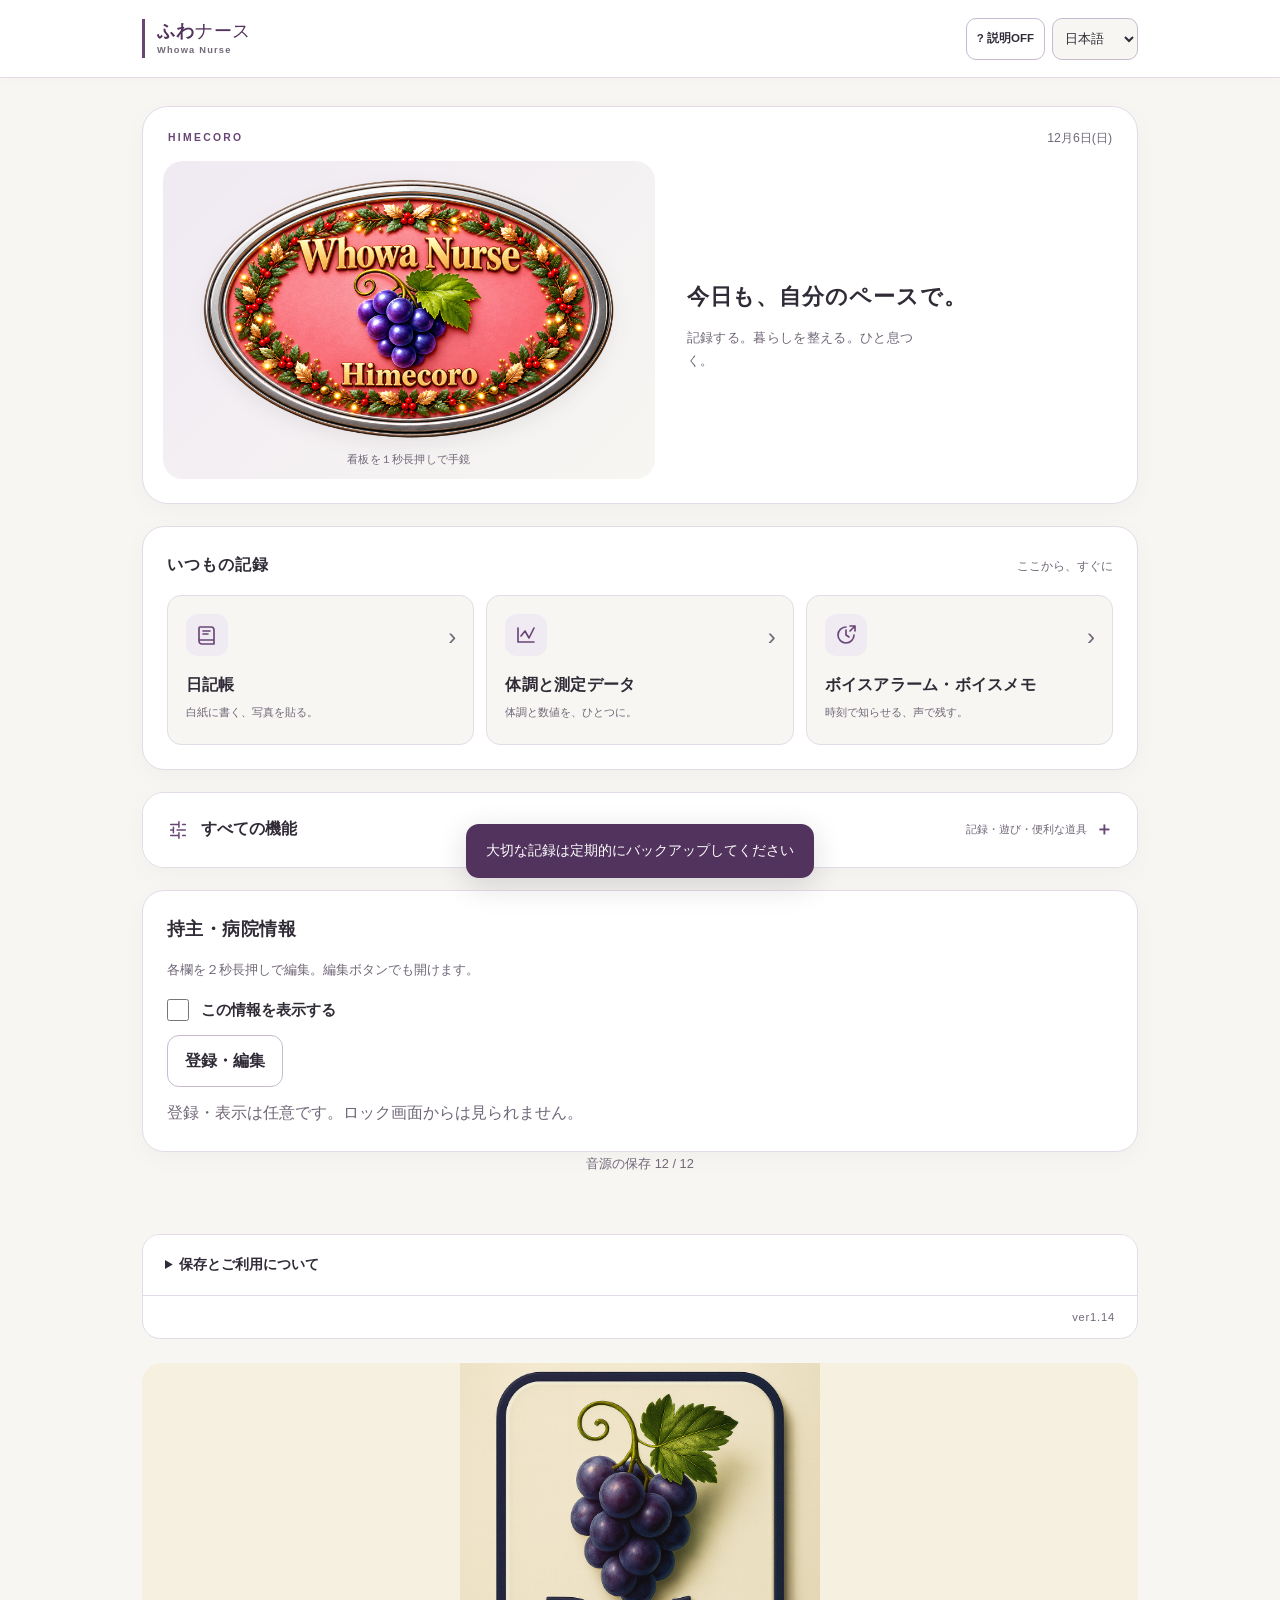
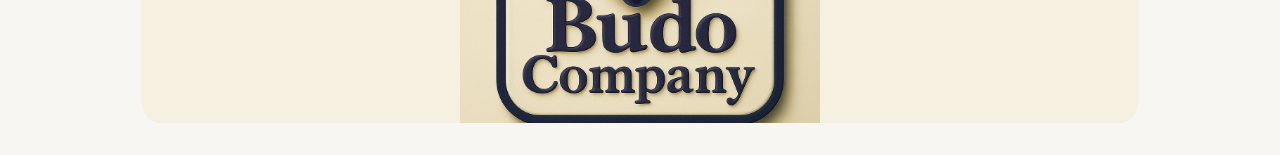
==== index.html @ b1bd047e "Add files via upload" ====
<!doctype html><html lang="ja"><head><meta charset="utf-8"><meta name="viewport" content="width=device-width,initial-scale=1,viewport-fit=cover"><meta name="description" content="健康記録、写真日記、自然音やゲームをひとつに。自分のペースで使う、ふわナース。"><meta name="robots" content="noindex,nofollow"><meta name="theme-color" content="#684576"><title>ふわナース</title><link rel="stylesheet" href="app-v1.14.css"></head><body><header><button id="homeBtn" data-help="home">⌂ <span data-key="home"></span></button><strong>ふわナース</strong><div class="row nostack" style="flex:0 0 auto"><button id="helpBtn" data-help="help">?</button><select id="lang" aria-label="Language"><option value="ja">日本語</option><option value="en">English</option><option value="fr">Français</option></select></div></header><div id="helpBanner" hidden></div><main id="app"></main><footer class="site-notice" aria-label="ご利用にあたって"><p>このウェブサイトは、女性向けの健康管理サイトです。どなたでも無料でご利用いただけます。</p><p>記録や写真は、ご利用の端末のブラウザ内に保存されます。機種変更の際は、事前にバックアップを保存し、新しい端末で復元してください。自動では引き継がれません。</p><p>ブラウザのデータ削除や端末の故障などで記録が消える場合がありますので、定期的なバックアップをお願いします。新しい端末で記録を確認できるまで、古い端末のデータは消さないでください。</p><p>本サイトは日々の記録を補助するもので、診断・治療を行うものではありません。動作やデータの保存を保証するものではありません。</p><p id="appVersion" style="text-align:right;margin-top:16px">読み込み中…</p></footer><div class="creator-credit" id="creatorCredit"><img src="budo-logo-v1.09.jpg" alt="Budo Company 葡萄のロゴ" width="160" height="160"></div><div class="progress" id="progress"></div><div id="toast" class="toast" role="status" hidden></div><dialog id="modal"></dialog><script>
'use strict';

</script><script src="last-call-catalog.js"></script><script src="reasoning-quiz-v1.12.js"></script><script src="word-games-v1.12.js"></script><script src="app-v1.14.js"></script></body></html>
---- app-v1.14.css ----
:root{--bg:#fff8f3;--panel:#ffffffd9;--ink:#4c302e;--muted:#826b65;--accent:#b84d66;--line:#e5cbb7;--shadow:0 5px 18px #76413b12;--scale:1}*{box-sizing:border-box}body{margin:0;background:radial-gradient(ellipse at top,#f4d9df,transparent 65%),var(--bg);color:var(--ink);font:calc(16px * var(--scale))/1.65 system-ui,-apple-system,sans-serif}body.dark{--bg:#211b21;--panel:#332b34;--ink:#fff0e7;--muted:#cab6b3;--line:#65505b;--accent:#ef9eb1}button,input,select,textarea{font:inherit;color:inherit}button,a,select{touch-action:manipulation}button{cursor:pointer;background:var(--panel);border:1px solid var(--line);border-radius:16px;padding:12px 16px;min-height:48px}button:hover{border-color:var(--accent)}button:disabled{opacity:.45;cursor:default}button.primary{background:var(--accent);color:white;border-color:var(--accent)}button.danger{color:#b52c3e}input,select,textarea{width:100%;background:var(--bg);border:1px solid var(--line);border-radius:12px;padding:11px;margin:5px 0 12px}textarea{min-height:140px;resize:vertical}label{display:block}small,.muted{color:var(--muted)}h1,h2,h3,p{margin:0 0 12px}h1{font:700 1.65em/1.4 Georgia,serif}h2{font-size:1.2em;margin-top:20px}h3{font-size:1.05em}main{max-width:860px;margin:auto;padding:16px 16px 80px}header{position:sticky;top:0;z-index:20;background:var(--bg);border-bottom:1px solid var(--line);padding:9px 15px;display:flex;gap:8px;align-items:center;justify-content:space-between}header button{padding:7px 12px;min-height:42px}header .nostack>*{flex:0 0 auto}header select{width:105px;margin:0;padding:7px;max-width:125px}.row{display:flex;align-items:center;gap:10px;flex-wrap:wrap}.row>*{flex:1}.grid{display:grid;grid-template-columns:repeat(2,minmax(0,1fr));gap:12px}.card{background:var(--panel);border:1px solid var(--line);border-radius:22px;box-shadow:var(--shadow);padding:19px;margin-bottom:15px}.tile{display:flex;gap:12px;align-items:center;text-align:left;min-height:108px;box-shadow:var(--shadow);width:100%;padding:17px}.tile .icon{font-size:30px;flex:0 0 40px}.tile strong{display:block;font-size:1.08em}.tile small{display:block;font-size:.78em;margin-top:4px}.hero{background:linear-gradient(110deg,#ffefdf,var(--panel));border-color:#cda56e}.brand{text-align:center;padding:8px 0 15px}.brand img{width:100%;max-height:245px;object-fit:contain;border-radius:25px;user-select:none;-webkit-touch-callout:none}.chip{display:inline-block;padding:5px 12px;border-radius:20px;background:#b84d6614;font-size:.85em}.choice{display:flex;flex-wrap:wrap;gap:7px;margin-bottom:13px}.choice button{padding:9px 13px}.choice .selected{background:var(--accent);color:white}.photo-grid{display:grid;grid-template-columns:repeat(3,1fr);gap:9px}.photo-grid img{width:100%;height:120px;object-fit:cover;border-radius:12px}.avatar{width:92px;height:92px;border-radius:50%;object-fit:cover;background:#e8dada}.entry{border-bottom:1px solid var(--line);padding:16px 0}.entry:last-child{border:0}.entry .body{white-space:pre-wrap;overflow-wrap:anywhere}.entry img{cursor:zoom-in}.dial{display:flex;align-items:center;gap:8px;margin-bottom:13px}.dial select{margin:0;max-width:190px}.dial button{padding:8px 17px;font-size:1.3em}.dial .check{width:auto;margin:0}.tabs{display:flex;overflow:auto;gap:7px;margin-bottom:14px}.tabs button{white-space:nowrap}.slider{position:relative;background:linear-gradient(100deg,var(--panel),#bddde733);border:1px solid var(--line);border-radius:40px;height:82px;margin-bottom:12px;overflow:hidden;touch-action:pan-y}.slider .track{position:absolute;left:20px;right:25px;top:35px;height:12px;background:#a8cbee;border-radius:15px}.slider .handle{position:absolute;left:5px;top:5px;height:70px;width:70%;border-radius:35px;background:var(--panel);border:2px solid #abcce3;padding:9px 20px;z-index:2;line-height:1.35;user-select:none;-webkit-touch-callout:none;overflow:hidden}.slider .handle strong,.slider .handle small{display:block;overflow:hidden;text-overflow:ellipsis;white-space:nowrap}.slider .end{position:absolute;right:14px;top:19px;font-size:28px}.overlay{position:fixed;inset:0;z-index:80;background:var(--bg);padding:20px;overflow:auto;display:flex;flex-direction:column;align-items:stretch}.overlay .inner{max-width:760px;width:100%;margin:auto}.overlay video{position:absolute;inset:0;width:100%;height:100%;object-fit:contain;transform:scaleX(-1);background:#000}.overlay.frame{background:#090909;color:white;padding:0;touch-action:pan-y}.overlay.frame img{width:100%;height:100%;object-fit:contain;min-height:0;flex:1}.frame .controls{position:absolute;top:14px;left:14px;right:14px;z-index:2;display:flex;gap:10px}.frame .controls button{background:#222b;color:white;border-color:#aaa5}.mirror-note{position:absolute;bottom:20px;left:0;width:100%;text-align:center;color:white;text-shadow:0 1px 5px black;pointer-events:none}.toast{position:fixed;bottom:22px;left:50%;transform:translateX(-50%);z-index:150;background:#49332e;color:white;padding:12px 20px;border-radius:15px;max-width:92%;box-shadow:var(--shadow)}#helpBanner{background:#f3e1a7;color:#3a3025;padding:8px;text-align:center}dialog{border:1px solid var(--line);border-radius:22px;background:var(--bg);color:var(--ink);width:min(94vw,650px);max-height:92vh;padding:24px}dialog::backdrop{background:#24141a80}svg.chart{width:100%;height:auto;min-height:180px;overflow:visible}.legend{display:flex;gap:15px;font-size:.85em}.progress{position:fixed;top:0;left:0;height:4px;background:var(--accent);z-index:200;width:0}.game-board{font-size:1.1em;text-align:center;padding:18px;background:var(--bg);border-radius:18px;white-space:pre-wrap;overflow-wrap:anywhere}.answers{display:grid;gap:10px;margin-top:15px}.answers button{text-align:left}.success{color:#2b8065;font-weight:bold}.error{color:#b52c3e}.board{display:grid;gap:6px;max-width:360px;margin:15px auto}.board button{padding:6px;aspect-ratio:1;min-height:48px;font-size:1.2em}.calendar{display:grid;grid-template-columns:repeat(7,1fr);gap:5px}.calendar button{padding:4px;min-height:58px;border-radius:8px;font-size:.85em}.calendar img{width:100%;height:38px;object-fit:cover}.checkrow{display:flex;gap:10px;align-items:center}.checkrow input{width:auto;margin:0}.badge{font-size:.8em;border-radius:8px;padding:2px 7px;background:#ac627321}.notice{padding:12px;border-left:4px solid var(--accent);background:#b84d660b}.owner-field{padding:12px;border-bottom:1px solid var(--line);overflow-wrap:anywhere}.owner-field:last-child{border:0}a{color:var(--accent)}footer{text-align:center;margin-top:25px;font-size:.8em;color:var(--muted)}.help-page{font-size:1.12em}.help-page p{margin-bottom:20px}.help-page h1{margin:20px 0}.sr{position:absolute;clip:rect(0,0,0,0)}@media(max-width:520px){main{padding:12px 12px 70px}.tile{padding:12px;min-height:104px;gap:7px}.tile .icon{font-size:25px;flex-basis:28px}.tile strong{font-size:.94em}.grid{gap:9px}.card{padding:15px}.brand img{max-height:210px}h1{font-size:1.4em}.row.nostack>*{min-width:0}header{padding:7px}.slider .handle{width:72%}.photo-grid img{height:95px}}body.large{--scale:1.18}
.help-on{background:#326e60!important;color:white!important;border-color:#326e60!important}#helpBtn{font-size:.76em;white-space:nowrap}.modal-tools{position:sticky;top:-24px;background:var(--bg);z-index:8;display:flex;gap:8px;justify-content:space-between;padding:8px 0}.modal-tools button{font-size:.85em;padding:8px 12px}.modal-tools .help-on{box-shadow:0 0 0 2px #326e6030}#modalHelpNotice{position:relative}.dial-roll{flex:1;text-align:center;font-size:1.8em;font-weight:700;line-height:1.8;background:linear-gradient(var(--bg),var(--panel),var(--bg));border:1px solid var(--line);border-radius:12px;cursor:ns-resize;touch-action:none;user-select:none;min-width:90px}.dial-roll:focus{outline:3px solid var(--accent)}.dial-list{font-size:.82em;margin:0 0 16px}.dial-list summary{cursor:pointer}.dial-list select{max-width:260px}.month-scroll{overflow:auto;max-height:72vh;margin-top:14px;isolation:isolate;border:1px solid var(--line);border-radius:12px}.month-table{border-collapse:separate;border-spacing:0;font-size:.8em;width:max-content;min-width:100%}.month-table th,.month-table td{border-right:1px solid var(--line);border-bottom:1px solid var(--line);text-align:center;min-width:38px;height:39px}.month-table th:first-child{position:sticky;left:0;background:var(--bg);z-index:2;width:150px;min-width:150px;max-width:150px;text-align:left;padding:8px;font-size:.88em}.month-table thead th{position:sticky;top:0;background:var(--bg);z-index:3}.month-table thead th:first-child{z-index:4}.month-table td button{border:0;background:transparent;border-radius:0;width:100%;height:100%;padding:3px;min-height:38px;font-size:1em;white-space:nowrap}.month-table .good{background:#3a9d7d12;color:#267b65}.month-table .mild{background:#dfa8371b;color:#896215}.month-table .strong{background:#c258751f;color:#a13b59}.month-table .aux{background:#758fb414}.month-table .numeric{color:var(--ink)}.fit-month{overflow:auto}.fit-month .month-table{table-layout:fixed;width:100%;font-size:clamp(6px,.9vw,11px)}.fit-month .month-table th,.fit-month .month-table td{min-width:0}.fit-month .month-table th:first-child{width:65px;min-width:65px;font-size:8px}.fit-month .month-table td button{font-size:inherit;padding:0;overflow:hidden;text-overflow:clip}.fit-month .month-table td.numeric button{font-size:.8em}.official-link{display:block;border:1px solid var(--line);border-radius:14px;padding:13px;text-decoration:none;background:var(--panel)}.official-link:focus{outline:2px solid var(--accent)}header strong{white-space:nowrap;font-size:.9em}header .nostack{gap:5px}header select{width:86px!important}@media(max-width:380px){#helpBtn{font-size:.65em;padding:6px}header strong{font-size:.8em}header select{width:72px!important}header button{padding:6px 9px}}

/* Keep the existing palette and silhouettes; emphasize actionable outlines. */
button:not(:disabled),a.official-link,summary{border:2px solid #b99a8c}button:disabled{border:1px solid var(--line);opacity:.48;cursor:default}.month-table td button:not(:disabled){border:2px solid #b99a8c70;border-radius:5px}.tile:not(:disabled){border-width:2px}.dial-roll{border-width:2px}
#homeBtn,[data-action="goTop"]{background:#fff0a6!important;color:#58441a!important;border:2px solid #c4a652!important;box-shadow:0 2px 5px #92762a22;font-weight:750}#homeBtn:focus-visible,[data-action="goTop"]:focus-visible{outline:3px solid #806312;outline-offset:3px}
header{flex-wrap:wrap;gap:6px}header strong{flex:1;text-align:center}#backBtn{font-size:.83em;padding:7px 10px}header>.row{margin-left:auto}header #homeBtn{padding:7px 12px}.help-nav{position:sticky;top:0;display:flex;justify-content:space-between;gap:8px;background:var(--bg);padding:8px 0}.mirror-nav{position:absolute;top:15px;left:15px;right:15px;display:flex;justify-content:space-between;z-index:10}.modal-tools{flex-wrap:wrap}.transfer-simple{font-size:1.12em;line-height:2}details{margin:14px 0}summary{cursor:pointer;padding:10px 12px;border-radius:12px;background:var(--panel)}
.week-scroll{overflow:auto;max-height:70vh;border:1px solid var(--line);border-radius:12px}.week-table{border-collapse:separate;border-spacing:0;min-width:100%;width:max-content;font-size:.85em}.week-table th,.week-table td{padding:5px;border-bottom:1px solid var(--line);border-right:1px solid var(--line);text-align:center;min-width:60px}.week-table th:first-child{position:sticky;left:0;z-index:2;background:var(--bg);text-align:left;min-width:132px;max-width:170px;overflow-wrap:anywhere}.week-table thead th{position:sticky;top:0;z-index:3;background:var(--bg)}.week-table thead th:first-child{z-index:4}.week-table td button{width:100%;padding:5px;min-height:46px;font-size:1.3em}.dose-taken{background:#dbeee2}.dose-unsure{background:#fff0cb}.dose-skipped{background:#eee7e5}.week-table .dose-taken button,.week-table .dose-unsure button,.week-table .dose-skipped button{color:#423b32}
.season-canvas{height:clamp(230px,38vh,410px);position:relative;overflow:hidden;border-radius:22px;background:linear-gradient(130deg,var(--season0,#eef1ee),var(--season1,#dce2e5),var(--season2,#f7f5f0));isolation:isolate}.season-shape{position:absolute;width:110%;height:110%;border-radius:44% 56% 60% 40%;filter:blur(24px);opacity:.4;will-change:transform;animation:season-drift 38s ease-in-out infinite alternate;animation-play-state:paused;background:radial-gradient(ellipse,var(--season1,#dce2e5),transparent 66%)}.season-shape.one{left:-45%;top:-35%}.season-shape.two{left:35%;top:10%;animation-delay:-19s;animation-duration:47s;background:radial-gradient(ellipse,var(--season0,#eef1ee),transparent 70%)}.season-shape.three{left:-15%;top:45%;animation-delay:-9s;animation-duration:53s;background:radial-gradient(ellipse,var(--season2,#f7f5f0),transparent 70%)}.moving .season-shape{animation-play-state:running}.season-now{min-height:3em;text-align:center}.sound-grid{display:grid;grid-template-columns:repeat(3,minmax(0,1fr));gap:9px}.sound-choice{padding:10px 6px;font-size:.9em}.sound-choice strong,.sound-choice small{display:block}.sound-choice small{font-size:.8em}.sound-choice[aria-pressed="true"]{background:#e1ebdf;border-color:#597556}.sound-status{text-align:center;font-size:.8em;color:var(--muted)}@keyframes season-drift{from{transform:translate(-8%,-5%) rotate(-8deg) scale(1)}to{transform:translate(12%,9%) rotate(12deg) scale(1.18)}}@media(prefers-reduced-motion:reduce){.season-shape{animation:none!important}}@media(max-width:380px){header strong{display:none}.sound-grid{gap:6px}.sound-choice{font-size:.8em}}

.fit-week .week-table{width:100%;table-layout:fixed}.fit-week .week-table th,.fit-week .week-table td{min-width:0;padding:2px;font-size:.8em}.fit-week .week-table th:first-child{width:85px;min-width:85px;max-width:85px;font-size:.82em}.fit-week .week-table td button{padding:0;min-height:40px;font-size:1.2em;overflow-wrap:anywhere}.fit-week .week-table thead th{font-size:.65em;white-space:nowrap}.fit-week .week-table td{vertical-align:middle}


.site-notice{max-width:828px;margin:0 auto 32px;padding:20px;border:2px solid #555;border-radius:14px;background:#fff;color:#000;font-size:1rem;line-height:1.8;overflow-wrap:anywhere}.site-notice p:last-child{margin-bottom:0}@media(max-width:860px){.site-notice{margin:0 12px 24px}}
.creator-credit{text-align:center;margin:24px auto 0}.creator-credit img{display:block;width:160px;max-width:100%;height:auto;margin:auto;border-radius:8px}
.dial input{width:130px;text-align:center;font-size:28px;font-weight:700;margin:0}.dial button{min-width:64px;font-size:28px;touch-action:none}.clear-exit .controls{opacity:1!important;flex-wrap:wrap}.clear-exit .controls button:first-child{background:#fff9b5;color:#000;font-size:20px;border:3px solid #333;min-height:56px}.mirror-exit{position:absolute;top:15px;right:15px;z-index:4}.mirror-exit button{background:#fff9b5;color:#000;font-size:20px;border:3px solid #333}.season-canvas{filter:saturate(2.2) brightness(1.08);border:2px solid #77a49b}.season-shape{opacity:.85;filter:blur(9px);background:radial-gradient(ellipse,#f4ce52 10%,var(--season1) 50%,transparent 72%)}.season-shape.two{background:radial-gradient(ellipse,#64c4ab 10%,var(--season0) 55%,transparent 75%)}.season-shape.three{background:radial-gradient(ellipse,#ce95e0 10%,var(--season2) 55%,transparent 75%)}.meal-actions button{margin:5px;background:#e8f6d6;color:#172d16}.meal-drug{display:flex;gap:12px;align-items:center;flex-wrap:wrap;border:2px solid #acc6b5;border-radius:14px;padding:18px;margin:12px 0;font-size:20px}.meal-drug input,.checkrow input{width:26px;height:26px;flex-shrink:0}.colour-games{background:#fff8e2;color:#342947}.colour-games .board button,.colour-games .answers button{background:#e2f4ff;color:#2b2859;border-color:#7c9bd1}.colour-games .board button:nth-child(3n+1),.colour-games .answers button:nth-child(3n+1){background:#ffe1e9}.colour-games .board button:nth-child(3n+2),.colour-games .answers button:nth-child(3n+2){background:#def6ce}.colour-games .board button.primary{background:#ffd052}.game-assist button{background:#ffe88d;color:#302949}button[data-action^="game:"]:nth-child(4n+1){background:#ffe0e8}button[data-action^="game:"]:nth-child(4n+2){background:#e0f1ff}button[data-action^="game:"]:nth-child(4n+3){background:#e1f6d3}button[data-action^="game:"]:nth-child(4n){background:#fff0bc}
.season-shape{animation-duration:12s}.season-shape.two{animation-duration:15s}.season-shape.three{animation-duration:18s}@media(prefers-reduced-motion:reduce){.season-canvas.motion-enabled .season-shape{animation:season-drift 14s ease-in-out infinite alternate!important}.season-canvas.motion-enabled .season-shape.two{animation-delay:-7s!important}.season-canvas.motion-enabled .season-shape.three{animation-delay:-3s!important}}
.simple-home{display:grid;gap:12px;margin:20px 0}.simple-home .tile{font-size:1.2em;min-height:80px;background:#fff2cc;border:2px solid #c5a66e}.all-features{margin:20px 0}.all-features>summary{padding:18px;border:2px solid #aabb9c;border-radius:15px;background:#edf6e3;font-size:1.1em;font-weight:bold;cursor:pointer}.all-features .grid{margin-top:16px}.order-row{display:flex;align-items:center;gap:8px;margin:8px 0}.order-row span{flex:1}.order-row button{padding:8px;min-height:44px}.check-item{padding:15px;border-bottom:1px solid var(--line)}.check-item small{display:block}.check-item .checkrow{margin-bottom:10px}.previous-value{color:#777;background:#f7f7f7;font-weight:400}.cover-home105{position:fixed;right:12px;bottom:12px;z-index:75;background:#fff2a9;color:#111;border:3px solid #665b2b;font-weight:bold;box-shadow:0 3px 12px #0003}.save-confirmation{font-size:22px;font-weight:bold;background:#176441;color:white;min-width:240px;text-align:center}body:has(dialog[open])>.cover-home105{display:none}.modal-tools:has([data-action="cover105"]){position:sticky;top:-24px;z-index:10;background:var(--bg)}

body.on-home106 #homeBtn,body.on-home106>.cover-home105{display:none!important}.voice-panel106{background:#fff;border:3px solid #506678;border-radius:16px;padding:16px;color:#17232e}.voice-buttons106{display:grid;grid-template-columns:repeat(3,minmax(0,1fr));gap:8px}.voice-buttons106 button{border:3px solid currentColor;border-radius:10px;min-height:60px;font-weight:800;padding:10px 4px;font-size:1.1em}.voice-record106{background:#b02235!important;color:white!important}.voice-stop106{background:#263445!important;color:white!important}.voice-listen106{background:#1268ad!important;color:white!important}.voice-buttons106 button:disabled{opacity:.35}.record-clock106{font-size:1.65em;font-weight:800;margin:15px 0 4px}#recordMeter106{width:100%;height:22px;accent-color:#b02235}#recordStatus{margin-top:12px;border:2px solid #506678;background:#f0f5fa;padding:12px;border-radius:8px;min-height:70px;font-weight:700}#recordStatus.record-error106{border-color:#b02235;background:#fff0f1;color:#8b1022}#memoSave106{color:var(--ink);font-weight:700;border:2px solid #26805c;padding:12px;margin:15px 0}.memo-close106{width:100%;background:#fff0aa!important;border:3px solid #7c6528;color:#312400!important;font-weight:700}.memo-body106{white-space:pre-wrap}

.brand img{display:block;width:100%;max-width:760px;height:auto;margin:0 auto}.brand{padding:0;background:transparent}.preset-grid108{display:grid;grid-template-columns:repeat(2,minmax(0,1fr));gap:8px}.preset-grid108 button{font-size:1rem;white-space:normal}#entryBody{white-space:pre-wrap}label[hidden]{display:none!important}

.creator-credit{width:100%;max-width:none;margin:0;padding:0;text-align:center}.creator-credit img{display:block;width:100%!important;max-width:none!important;height:auto!important;margin:0}
.mirror-full109{position:fixed!important;inset:0!important;width:100vw!important;height:100dvh!important;padding:0!important;margin:0!important;background:#000;z-index:10000}.mirror-full109 video{display:block;width:100%!important;height:100%!important;max-width:none!important;max-height:none!important;object-fit:cover!important;transform:scaleX(-1)}.mirror-full109 .mirror-exit{position:absolute;top:max(12px,env(safe-area-inset-top));right:max(12px,env(safe-area-inset-right));z-index:2}
.lc-start109{display:grid;grid-template-columns:1fr 1fr;gap:12px}.lc-start109 button{font-size:1.2em;min-height:78px}.lc-total109{display:flex;gap:12px;flex-wrap:wrap}.lc-total109 span{flex:1;font-size:1.8em;font-weight:bold;padding:14px;background:#f4e8f8;color:#482c56;border-radius:16px}.lc-total109 small{display:block;font-size:.5em}.lc-confirm109{padding:14px;border:2px solid #8c659d;border-radius:12px;background:#faf1ff;color:#36223d}.lc-chip109{display:flex;flex-wrap:wrap;gap:7px;margin:8px 0 18px}.lc-chip109 button{padding:8px;min-height:42px}.lc-art109{width:min(210px,70vw);aspect-ratio:1;background-image:url('last-call-art-v1.09.png');background-size:300% 200%;background-repeat:no-repeat;margin:8px auto}.lc-chart109{width:100%;height:auto;display:block;background:#fff;color:#302137;border-radius:12px}.lc-cancelled109{opacity:.65}.table-wrap{overflow-x:auto}.lc-choose109 label{font-weight:bold}.lc-choose109 select{min-height:52px}#lcCount109{max-width:160px}.lc-start109 button:disabled{opacity:.45}

dialog.alarm-full110{position:fixed;inset:0;margin:0;width:100vw;max-width:none;height:100vh;height:100dvh;min-height:100dvh;max-height:100dvh;border:0;border-radius:0;padding:max(12px,env(safe-area-inset-top)) max(16px,env(safe-area-inset-right)) max(24px,env(safe-area-inset-bottom)) max(16px,env(safe-area-inset-left));background:var(--bg);overflow-y:auto;overscroll-behavior:contain}dialog.alarm-full110::backdrop{background:var(--bg)}.alarm-full110 .modal-tools{top:0;padding:8px 0;flex-wrap:wrap;background:var(--bg)}.clock-row110{display:flex;gap:12px;align-items:center;max-width:420px}.clock-row110 label{flex:1;min-width:0}.clock-row110 select{font-size:1.3em;min-height:58px;background:var(--bg);border:2px solid var(--accent)}.clock-row110>span{font-size:1.5em}.nav-back110{border:2px solid var(--line);border-radius:14px;min-height:48px;padding:10px 16px;font-weight:600}.lc-how110{background:var(--bg);border:2px solid var(--line);border-radius:18px;padding:18px;margin-bottom:18px}.lc-how110 li,.guide110 li{margin-bottom:12px}.guide110{line-height:1.9}.guide-intro110{padding:16px;border:2px solid var(--line);border-radius:18px;margin-bottom:20px}.guide110 ol,.lc-how110 ol{padding-left:1.5em}.alarm-clock110{padding:16px;border:2px solid var(--line);border-radius:16px;margin-bottom:20px}

.time-dial111{flex:1;min-width:100px;text-align:center}.time-dial111>button{width:100%;padding:5px;min-height:40px}.wheel111{display:flex;flex-direction:column;align-items:center;justify-content:center;min-height:156px;border:2px solid var(--accent);border-radius:15px;touch-action:none;user-select:none;background:var(--bg);cursor:ns-resize}.wheel111 strong{font-size:2.2rem;border-top:1px solid var(--line);border-bottom:1px solid var(--line);width:100%}.wheel-prev111,.wheel-next111{color:var(--muted);font-size:1.1rem;opacity:.6}.wheel111:focus{outline:3px solid var(--accent)}.alarm-status111{padding:16px;border:2px solid var(--line);border-radius:16px;margin-bottom:18px}dialog.game-full111{position:fixed;inset:0;margin:0;width:100vw;max-width:none;height:100vh;height:100dvh;min-height:100dvh;max-height:100dvh;border:0;border-radius:0;padding:max(12px,env(safe-area-inset-top)) max(14px,env(safe-area-inset-right)) max(24px,env(safe-area-inset-bottom)) max(14px,env(safe-area-inset-left));background:var(--bg);overflow-y:auto}dialog.game-full111::backdrop{background:var(--bg)}.game-full111 .modal-tools{top:0;background:var(--bg);flex-wrap:wrap}.game-full111 .board{width:min(90vw,70dvh,720px);max-width:none;margin:20px auto;gap:8px}.game-full111 .board button{font-size:clamp(1.2rem,5vw,2.8rem);min-height:54px}.game-full111 .game-board{font-size:clamp(1.1rem,3.5vw,1.8rem);line-height:1.8;text-align:left;padding:20px}.game-full111 .answers{grid-template-columns:repeat(2,minmax(0,1fr));gap:12px}.game-full111 .answers button{min-height:76px;font-size:1.15rem;overflow-wrap:anywhere}.game-rules111{border:2px solid var(--line);border-radius:15px;padding:12px;margin:14px 0}.game-rules111 h2{margin-top:0}.quiz-courses111{display:grid;gap:16px;grid-template-columns:repeat(auto-fit,minmax(160px,1fr))}.quiz-courses111 button{min-height:90px;font-size:1.2rem}#reasonResult111{margin-top:18px;padding:10px}#reasonResult111:empty{display:none}@media(max-width:400px){.game-full111 .answers{grid-template-columns:1fr}}
.game-full111 .board>div:not(.row){height:clamp(44px,10vw,100px)!important}.compact-note112{box-sizing:border-box;line-height:1.5;padding:.5em;overflow-y:auto;resize:vertical;font-size:1rem}.word-prompt112{white-space:pre-wrap;overflow-wrap:anywhere}.game-full111 .game-board{font-size:clamp(1.05rem,3.4vw,1.4rem);line-height:1.9;white-space:pre-wrap}.game-full111 .answers button{line-height:1.6;text-align:left}@media(max-width:600px){.game-full111 .answers{grid-template-columns:1fr}}

/* ふわナース — 葡萄色と生成りの共通デザイン */
:root{
 --bg:#f7f6f2;--panel:#fff;--ink:#302b36;--muted:#716778;
 --accent:#684576;--accent-strong:#51335d;--accent-soft:#f0eaf3;
 --line:#e3dce6;--line-strong:#c8bacf;--sage:#526c5c;--sage-soft:#edf3ee;
 --shadow:0 6px 24px #38263e08;--radius:22px;--content-width:1040px;
 --scale:1;color-scheme:light;
}
body{background:var(--bg);color:var(--ink);font-family:-apple-system,BlinkMacSystemFont,"Hiragino Kaku Gothic ProN","Yu Gothic UI",Meiryo,sans-serif;font-size:calc(16px * var(--scale));line-height:1.8;-webkit-font-smoothing:antialiased;overflow-wrap:anywhere}
body.dark{--bg:#211e25;--panel:#2b2630;--ink:#f4edf7;--muted:#c3b7ca;--accent:#d1acdf;--accent-strong:#edcef7;--accent-soft:#3a2e42;--line:#514458;--line-strong:#796483;--sage:#bdd4c3;--sage-soft:#2a3930;--shadow:0 8px 24px #0002;color-scheme:dark}
[hidden]{display:none!important}
h1,h2,h3{font-family:inherit;color:var(--ink);font-weight:750;letter-spacing:.025em;overflow-wrap:anywhere}
h1{font-size:1.55em;line-height:1.5;margin:0 0 14px}
h2{font-size:1.12em;line-height:1.6;margin:24px 0 12px}
h3{font-size:1em;line-height:1.6;margin:0 0 12px}
p{margin:0 0 14px}small{line-height:1.7}strong{font-weight:700}
main{width:100%;max-width:var(--content-width);padding:28px 22px 44px}
main>*,.row>*,.grid>*{min-width:0}
body>header{min-height:78px;padding:12px max(20px,calc((100vw - var(--content-width))/2 + 22px));background:var(--panel);border-bottom:1px solid var(--line);gap:12px;box-shadow:0 2px 14px #39263e04;align-items:center;flex-wrap:wrap}
body>header .app-wordmark113{display:flex!important;flex:1;flex-direction:column;align-items:flex-start;text-align:left;white-space:nowrap;min-width:100px;line-height:1.3;color:var(--accent-strong);font-size:1.15rem;letter-spacing:.06em;padding-left:12px;border-left:3px solid var(--accent)}
.app-wordmark113 .wordmark-light113{font-weight:500;letter-spacing:.02em}
.app-wordmark113 small{font-size:.58rem;font-weight:600;letter-spacing:.13em;line-height:1.7;color:var(--muted)}
body>header .row{flex-wrap:nowrap;gap:7px}body>header select{width:86px!important;min-height:42px;padding:8px;font-size:.8rem;border-radius:10px;background:var(--bg)}
button:not(:disabled),a.official-link,summary{border:1px solid var(--line-strong)}
button{background:var(--panel);border-radius:12px;min-height:48px;padding:12px 17px;font-weight:600;line-height:1.6;box-shadow:none;transition:background-color .15s,border-color .15s,box-shadow .15s}
button:hover:not(:disabled){background:var(--accent-soft);border-color:var(--accent)}
button:active:not(:disabled){box-shadow:inset 0 1px 4px #35203e14}
button:focus-visible,a:focus-visible,summary:focus-visible,input:focus-visible,select:focus-visible,textarea:focus-visible{outline:3px solid var(--accent);outline-offset:3px}
button:disabled{opacity:.45;border:1px solid var(--line);cursor:default}
button.primary,button.selected,.choice .selected{background:var(--accent)!important;color:var(--panel)!important;border-color:var(--accent)!important}
body.dark button.primary,body.dark button.selected,body.dark .choice .selected{color:#281c30!important}
button.primary:hover:not(:disabled){background:var(--accent-strong)!important}
button.danger{color:#9c354d;border-color:#ddb8c2;background:var(--panel)}
body.dark button.danger{color:#ffb5c8;border-color:#885469}
#homeBtn,[data-action="goTop"],[data-action="cover105"],.memo-close106{background:#faf1dd!important;color:#624b22!important;border:1px solid #d4c096!important;box-shadow:none!important;font-weight:700}
body.dark #homeBtn,body.dark [data-action="goTop"],body.dark [data-action="cover105"],body.dark .memo-close106{background:#473b27!important;color:#f6e0ad!important;border-color:#8b7954!important}
header button,#backBtn{min-height:42px;border-radius:10px;font-size:.78rem;padding:8px 11px}
#helpBtn{width:42px;min-width:42px;font-size:1rem;font-weight:750;padding:6px}
.help-on{background:var(--sage)!important;color:var(--panel)!important;border-color:var(--sage)!important}
#helpBanner{background:var(--sage-soft);color:var(--ink);border-bottom:1px solid var(--line);padding:12px 20px;font-size:.85rem}
input,select,textarea{border:1px solid var(--line-strong);border-radius:11px;background:var(--bg);padding:12px;color:var(--ink);margin:7px 0 18px;line-height:1.6;max-width:100%}
label{font-size:.94em;font-weight:600}input[type="checkbox"],input[type="radio"]{accent-color:var(--accent)}
textarea{font-weight:400}.compact-note112{font-size:1rem;line-height:1.5;padding:.5em;resize:vertical}
.checkrow{gap:12px;font-weight:500}.checkrow input{width:22px;height:22px;flex:none;margin:0}
.row{gap:12px}.grid{gap:14px}
.card,.page-surface113,.page-lead113,.all-features113,.all-features-open113,.home-daily113{background:var(--panel);border:1px solid var(--line);border-radius:var(--radius);box-shadow:var(--shadow);padding:24px;margin:0 0 20px}
.card>:last-child,.page-surface113>:last-child,.hero-caption113>:last-child{margin-bottom:0}
.card>h2:first-child{margin-top:0}
.page-lead113{padding:26px 28px;border-top:3px solid var(--accent)}
.page-lead113 h1{margin-bottom:12px}.page-lead113>p:not(.page-kicker113){font-size:.94em;color:var(--muted)}
.page-lead113>.row{margin-top:18px}
.page-kicker113{color:var(--accent)!important;font-size:.7rem!important;letter-spacing:.14em;font-weight:750;margin:0 0 8px!important}
.page-surface113>h2:first-child{margin-top:0}
.page-surface113>.grid{margin-top:14px}
.chip,.badge{background:var(--accent-soft);color:var(--accent-strong);border:1px solid var(--line);border-radius:8px;padding:5px 10px;font-weight:600}
.notice,.lc-how110,.guide-intro110{background:var(--accent-soft);border:1px solid var(--line);border-left:3px solid var(--accent);border-radius:12px;padding:16px;color:var(--ink)}
.entry{border-color:var(--line);padding:20px 0}.entry .body{margin-top:12px}
.entry>.row>strong{font-size:1.02em}.entry small{font-size:.78em}.entry>.row:last-child button{min-height:42px;padding:9px 14px;font-size:.86em}
.tabs{padding-bottom:5px;gap:8px}.tabs button{border-radius:10px;min-height:44px;font-size:.9em}
.tabs button.primary{box-shadow:none}
details{margin:16px 0}summary{background:var(--panel);padding:15px 18px;border-radius:13px;font-weight:650}
.home-shell113{display:flex;flex-direction:column;gap:22px}
.home-shell113>section,.home-shell113>details{margin:0}
.home-hero113{background:var(--panel);border:1px solid var(--line);border-radius:26px;overflow:hidden;box-shadow:var(--shadow)}
.hero-top113{display:flex;justify-content:space-between;align-items:center;padding:20px 25px 0;gap:16px}
.personal113{font-size:.65rem;letter-spacing:.22em;font-weight:750;color:var(--accent)}
.hero-top113 time{font-size:.77rem;font-weight:500;color:var(--muted)}
.brand.cover-stage113{margin:12px 20px 0;padding:18px 12px 10px;border-radius:20px;background:linear-gradient(135deg,var(--accent-soft),var(--bg));text-align:center;overflow:hidden}
.brand.cover-stage113 img{display:block;width:100%;max-width:640px!important;max-height:none!important;height:auto;margin:0 auto;border-radius:0;filter:drop-shadow(0 7px 9px #39243e12)}
.cover-stage113 small{display:block;margin-top:10px;color:var(--muted);font-size:.68rem;letter-spacing:.02em}
.hero-caption113{padding:24px 26px 26px}
.hero-caption113 h1{font-size:clamp(1.2rem,3.6vw,1.65rem);letter-spacing:.04em;margin:0 0 8px}
.hero-caption113 p{font-size:.82rem;color:var(--muted);letter-spacing:.025em}
.section-head113{display:flex;justify-content:space-between;gap:14px;align-items:baseline;margin:0 0 18px}
.section-head113 h2{font-size:1.02em;letter-spacing:.06em;margin:0}
.section-head113>span{font-size:.72rem;color:var(--muted)}
.daily-grid113{display:grid;grid-template-columns:repeat(3,minmax(0,1fr));gap:12px}
.feature113{width:100%;display:flex;align-items:center;gap:13px;text-align:left;border:1px solid var(--line)!important;background:var(--panel);padding:16px 15px;min-height:90px;border-radius:14px}
.feature113:hover:not(:disabled){border-color:var(--accent)!important;background:var(--accent-soft)}
.feature-icon113{display:grid;place-items:center;width:42px;height:42px;border-radius:12px;flex:0 0 42px;background:var(--accent-soft);color:var(--accent)}
.feature-icon113 svg,.all-features113 summary svg{width:24px;height:24px;fill:none;stroke:currentColor;stroke-width:1.65;stroke-linecap:round;stroke-linejoin:round}
.feature-copy113{display:flex;flex-direction:column;gap:5px;min-width:0;flex:1}
.feature-copy113 strong{font-size:.92em;line-height:1.55;letter-spacing:.015em;font-weight:700}
.feature-copy113 small{font-size:.7rem;color:var(--muted);line-height:1.65;font-weight:400}
.feature-arrow113{font-size:1.5rem;line-height:1;color:var(--muted);font-weight:400;flex:0 0 8px}
.feature-primary113{min-height:150px;align-items:flex-start;flex-wrap:wrap;background:var(--bg);position:relative;padding:18px}
.feature-primary113 .feature-icon113{width:42px;flex-basis:42px}
.feature-primary113 .feature-copy113{flex-basis:100%;padding-right:6px}
.feature-primary113 .feature-arrow113{position:absolute;right:17px;top:29px}
.feature-primary113 .feature-copy113 strong{font-size:1em}
.all-features113{padding:0!important;overflow:hidden}
.all-features113>summary{display:flex;align-items:center;justify-content:space-between;flex-wrap:wrap;gap:8px;border:0;border-radius:0;padding:21px 24px;list-style:none;background:var(--panel)}
.all-features113>summary::-webkit-details-marker{display:none}
.all-features113>summary>span{display:flex;align-items:center;gap:12px;color:var(--ink);font-size:1rem}
.all-features113>summary svg{color:var(--accent);width:22px;height:22px}
.all-features113>summary:after{content:'＋';font-size:1.1rem;color:var(--accent)}
.all-features113[open]>summary:after{content:'−'}
.all-features113>summary>small{font-size:.7rem;font-weight:400;color:var(--muted);margin-left:auto}
.all-features113[open]>summary{border-bottom:1px solid var(--line)}
.all-features-body113{padding:22px 24px 24px}.all-features-open113{padding:24px}
.feature-group113{margin:0 0 26px}.feature-group113:last-child{margin-bottom:0}
.feature-group113 h3{font-size:.8rem;color:var(--muted);letter-spacing:.08em;margin-bottom:12px}
.feature-grid113{display:grid;grid-template-columns:repeat(2,minmax(0,1fr));gap:10px}
.home-shell113>.card[data-help="owner"]{margin-top:0!important}
.owner-field{padding:15px 0;border-color:var(--line);font-size:.92em}
.owner-field strong{display:inline-block;margin-right:6px}
.site-notice{max-width:calc(var(--content-width) - 44px);margin:0 auto 24px;padding:0;background:var(--panel);color:var(--ink);border:1px solid var(--line);border-radius:18px;font-size:.82rem;box-shadow:none;overflow:hidden;text-align:left}
.site-notice details{margin:0}.site-notice summary{border:0;border-radius:0;background:var(--panel);font-size:.85rem;padding:18px 22px}
.site-notice details p{margin:0;padding:0 22px 16px;color:var(--muted)}
.site-notice #appVersion{border-top:1px solid var(--line);padding:11px 22px;margin:0!important;font-size:.7rem;letter-spacing:.07em;color:var(--muted)}
.creator-credit{max-width:var(--content-width);padding:0 22px 32px;margin:0 auto}
.creator-credit img{border-radius:20px;max-height:360px;object-fit:contain;background:#f5f0df}
.photo-grid{gap:12px}.photo-grid img{border:1px solid var(--line);border-radius:12px}
.official-link{border-radius:13px;padding:16px;background:var(--panel);border-color:var(--line)}
.order-row,.check-item{padding:12px 0;border-bottom:1px solid var(--line)}
.order-row button{min-height:42px;font-size:.82em}
.meal-drug{border:1px solid var(--line);border-radius:14px;padding:18px;font-size:1em;background:var(--panel)}
.meal-actions button{background:var(--sage-soft);color:var(--ink);border-color:var(--line-strong);border-radius:10px}
.slider{background:var(--accent-soft);border:1px solid var(--line-strong);border-radius:16px}
.slider .track{background:var(--line-strong)}.slider .handle{border:1px solid var(--line-strong);border-radius:12px;background:var(--panel)}
.slider .end{color:var(--accent)}
dialog{width:min(94vw,740px);border:1px solid var(--line);border-radius:24px;background:var(--panel);padding:24px;color:var(--ink);box-shadow:0 20px 80px #20162525;overscroll-behavior:contain}
dialog::backdrop{background:#21192780;backdrop-filter:blur(3px)}
dialog>.modal-tools{background:var(--panel)!important;top:-24px;border-bottom:1px solid var(--line);padding:12px 0 16px;margin-bottom:22px;gap:8px}
.modal-tools button{font-size:.78rem;border-radius:10px;min-height:42px}
dialog>h1{border-left:3px solid var(--accent);padding-left:14px;margin:0 0 18px}
dialog>p:not(.game-board){font-size:.92em}
dialog.alarm-full110,dialog.game-full111{background:var(--bg);padding:18px max(20px,calc((100vw - var(--content-width))/2 + 22px)) max(32px,env(safe-area-inset-bottom));padding-top:max(18px,env(safe-area-inset-top));overflow-x:hidden}
dialog.alarm-full110::backdrop,dialog.game-full111::backdrop{background:var(--bg)}
dialog.alarm-full110>.modal-tools,dialog.game-full111>.modal-tools{top:0;background:var(--bg)!important}
.alarm-clock110,.alarm-status111,.alarm-presets108,.voice-panel106,.game-rules111,.lc-how110{background:var(--panel);color:var(--ink);border:1px solid var(--line);border-radius:18px;padding:20px;margin:0 0 20px}
.alarm-presets108>p:first-child{color:var(--muted);font-size:.85em}
.preset-grid108{gap:10px;margin-bottom:15px}.preset-grid108 button{font-size:.9em;background:var(--bg);min-height:52px;border-radius:11px}
.clock-row110{max-width:400px;gap:16px}.wheel111{background:var(--bg);border:1px solid var(--line-strong);border-radius:14px}
.wheel111 strong{border-color:var(--line);background:var(--panel);font-variant-numeric:tabular-nums;color:var(--accent-strong)}
.time-dial111>button{border-color:transparent;background:transparent;color:var(--accent);min-height:44px;font-size:1.05rem}
.voice-panel106 h2{font-size:1rem;margin-top:0}
.voice-buttons106{gap:10px}.voice-buttons106 button{border:1px solid transparent;border-radius:12px;min-height:56px;font-size:.95em;font-weight:700}
.voice-record106{background:#994158!important;color:#fff!important}.voice-stop106{background:#554b5d!important;color:#fff!important}.voice-listen106{background:#526c5c!important;color:#fff!important}
#recordMeter106{height:12px;accent-color:var(--accent)}
#recordStatus{border:1px solid var(--line);border-radius:12px;background:var(--bg);color:var(--ink);font-size:.9em;min-height:0;padding:14px;font-weight:500}
#recordStatus.record-error106{background:#fff0f3;color:#8c2943;border-color:#ddadb9}
#memoSave106{border:1px solid var(--line);border-left:3px solid var(--sage);border-radius:12px;background:var(--sage-soft);padding:14px 16px;color:var(--ink);font-size:.9em}
.record-clock106{font-size:1.4em;color:var(--accent-strong)}
.lc-start109{gap:14px}.lc-start109 button{border-radius:15px;min-height:76px;font-size:1.05em}
.lc-total109 span{background:var(--accent-soft);color:var(--accent-strong);border:1px solid var(--line);border-radius:14px;font-variant-numeric:tabular-nums;font-size:1.6em}
.lc-confirm109{background:var(--sage-soft);color:var(--ink);border:1px solid var(--line);border-radius:14px;padding:18px}
.lc-chip109 button{border-radius:9px;font-size:.82em;background:var(--bg)}
.lc-how110 h2{margin-top:0}.lc-how110 li{font-size:.92em}
.lc-chart109{background:var(--panel);color:var(--ink);border:1px solid var(--line);border-radius:14px}
.lc-chart109 text{fill:var(--ink)}
.lc-art109{border-radius:18px;background-color:#f5f0e9}
.colour-games{background:var(--bg);color:var(--ink)}
button[data-action^="game:"],.colour-games .answers button,.colour-games .board button{background:var(--panel)!important;color:var(--ink);border-color:var(--line-strong)}
.grid>button.tile{display:flex;flex-direction:column;align-items:flex-start;justify-content:center;gap:9px;border:1px solid var(--line);border-radius:15px;min-height:108px;background:var(--panel);padding:19px;box-shadow:var(--shadow)}
.grid>button.tile small{font-size:.65rem;letter-spacing:.09em;color:var(--accent);background:var(--accent-soft);border-radius:6px;padding:2px 7px}
.grid>button.tile strong{font-size:1em;line-height:1.65}
.grid>button.tile:hover:not(:disabled){background:var(--accent-soft)!important;border-color:var(--accent)}
.game-full111 .game-board{background:var(--panel);border:1px solid var(--line);border-radius:20px;padding:24px;font-size:clamp(1.05rem,3.4vw,1.35rem);line-height:2;box-shadow:var(--shadow);margin-bottom:18px}
.game-full111 .answers{gap:12px;margin:20px 0}
.game-full111 .answers button{background:var(--panel)!important;color:var(--ink);border:1px solid var(--line-strong);border-radius:14px;padding:17px 20px;min-height:70px;line-height:1.75;font-size:1rem}
.game-full111 .answers button:hover:not(:disabled){background:var(--accent-soft)!important}
.game-full111 .board button{background:var(--panel)!important;color:var(--ink);border-radius:14px;border:1px solid var(--line-strong)}
.game-full111 .board button.primary{background:var(--accent)!important;color:var(--panel)!important}
.game-rules111{font-size:.9em}.game-rules111 h2{font-size:1em;margin-top:0}
.game-assist button{background:var(--accent-soft);color:var(--ink);border:1px solid var(--line-strong)}
#reasonResult111:not(:empty),#gameResult:not(:empty){background:var(--sage-soft);border:1px solid var(--line);border-radius:15px;padding:20px;line-height:1.85;margin-top:20px}
.quiz-courses111{gap:14px;margin:20px 0}.quiz-courses111 button{border-radius:16px;min-height:84px;font-size:1.05rem}
.month-scroll,.week-scroll{border-color:var(--line);border-radius:14px}
.month-table th,.week-table th{background:var(--panel)!important;color:var(--muted)}
.month-table td button:not(:disabled){border-color:var(--line)!important;border-radius:4px;background:transparent}
.week-table td button{border-radius:8px;background:transparent}
.month-table .good{background:var(--sage-soft);color:var(--sage)}
.month-table .mild{background:#fbf1d8;color:#735a24}.month-table .strong{background:#f6e4ed;color:#923e62}
.dose-taken{background:var(--sage-soft)}.dose-unsure{background:#fbf1d8}.dose-skipped{background:var(--accent-soft)}
.dial input{border-color:var(--line-strong);background:var(--panel);border-radius:12px}
.dial button{border-color:var(--line-strong);background:var(--accent-soft);color:var(--accent-strong);border-radius:10px}
.dial-roll{border:1px solid var(--line-strong);background:linear-gradient(var(--bg),var(--panel),var(--bg));border-radius:13px;color:var(--accent-strong)}
.season-canvas{filter:none;border:1px solid var(--line);border-radius:20px}
.sound-choice{border-radius:12px;background:var(--panel);padding:14px 8px}
.sound-choice[aria-pressed="true"]{background:var(--sage-soft);border:2px solid var(--sage);color:var(--ink)}
.sound-choice strong{font-size:.94em}.sound-choice small{color:var(--muted)}
.season-shape{opacity:.5;filter:blur(18px)}
.toast{background:var(--accent-strong);color:var(--panel);border-radius:13px;font-size:.9em;box-shadow:0 8px 30px #24162d26;padding:14px 20px}
.save-confirmation{background:#3e6651;color:#fff;font-size:1.05em}
.clear-exit .controls button:first-child,.mirror-exit button{background:#faf1dd;color:#624b22;border:1px solid #d4c096;border-radius:12px;font-size:1rem;min-height:48px;box-shadow:0 3px 14px #0003}
.help-page{font-size:1em}.help-page p{line-height:1.9}.guide110{font-size:1em}
@media(min-width:780px){.home-hero113{display:grid;grid-template-columns:1.15fr 1fr;align-items:center}.hero-top113{grid-column:1/-1}.cover-stage113{grid-column:1;grid-row:2}.hero-caption113{grid-column:2;grid-row:2;padding-left:12px}.home-hero113 .brand{margin-bottom:24px}.hero-caption113 h1{font-size:1.4rem;line-height:1.8}.hero-caption113 p{max-width:19em}.feature-grid113{grid-template-columns:repeat(2,minmax(0,1fr))}}
@media(max-width:650px){main{padding:18px 14px 30px}body>header{min-height:69px;padding:10px 14px;gap:8px}.app-wordmark113{font-size:1rem!important}body>header .row{gap:5px}header #homeBtn{padding:8px 9px}.home-shell113{gap:16px}.home-hero113{border-radius:22px}.hero-top113{padding:17px 19px 0}.brand.cover-stage113{margin:12px 12px 0;padding:15px 5px 10px;border-radius:16px}.hero-caption113{padding:20px}.hero-caption113 h1{font-size:1.22rem}.hero-caption113 p{font-size:.76rem}.home-daily113,.all-features-open113{padding:20px 16px}.daily-grid113{grid-template-columns:1fr;gap:10px}.feature-primary113{flex-wrap:nowrap;align-items:center;min-height:90px;padding:16px}.feature-primary113 .feature-copy113{flex-basis:auto}.feature-primary113 .feature-arrow113{position:static}.feature-primary113 .feature-copy113 strong{font-size:.95em}.feature-grid113{grid-template-columns:1fr}.feature-copy113 small{font-size:.72rem}.section-head113{gap:8px;margin-bottom:15px}.section-head113>span{font-size:.65rem}.all-features113>summary{padding:19px 17px}.all-features-body113{padding:20px 16px}.all-features113>summary>small{display:none}.page-lead113,.page-surface113,.card{padding:20px 18px;border-radius:18px;margin-bottom:16px}.page-lead113{padding-top:22px}.page-lead113 h1{font-size:1.35em}.site-notice{max-width:none;margin:0 14px 18px}.creator-credit{padding:0 14px 24px}.creator-credit img{border-radius:16px}.grid{gap:10px}.grid>button.tile{padding:16px;min-height:100px}.grid>button.tile strong{font-size:.9em}.row:not(.nostack)>button{min-width:100px}.modal-tools>button{flex:0 1 auto}dialog{padding:20px 16px;border-radius:20px}dialog>.modal-tools{top:-20px}.game-full111 .game-board{padding:20px 18px}.game-full111 .answers{grid-template-columns:1fr}.game-full111 .answers button{padding:16px;min-height:64px}dialog.alarm-full110,dialog.game-full111{padding-left:max(14px,env(safe-area-inset-left));padding-right:max(14px,env(safe-area-inset-right))}.alarm-clock110,.alarm-status111,.alarm-presets108,.voice-panel106,.game-rules111,.lc-how110{padding:18px 16px;border-radius:16px}.preset-grid108 button{font-size:.82em;padding:12px 8px}.voice-buttons106 button{font-size:.88em;padding:12px 5px}.tile .icon{font-size:1.2rem}.sound-grid{grid-template-columns:repeat(3,minmax(0,1fr))}}
@media(max-width:380px){body>header{gap:6px;padding-left:10px;padding-right:10px}body>header .app-wordmark113{font-size:.9rem!important;min-width:80px;padding-left:8px}body>header select{width:72px!important;font-size:.72rem}header #homeBtn,#backBtn{font-size:.69rem;padding:7px;min-height:42px}#helpBtn{width:36px;min-width:36px}.feature-icon113{width:38px;flex-basis:38px;height:38px}.hero-caption113 h1{font-size:1.1rem}.hero-top113 time{font-size:.69rem}.feature113{gap:11px}.section-head113>span{display:none}.clock-row110{gap:9px}.time-dial111{min-width:0}}
@media(prefers-reduced-motion:reduce){*,*::before,*::after{scroll-behavior:auto!important;transition:none!important}.season-shape,.season-canvas.motion-enabled .season-shape,.season-canvas.motion-enabled .season-shape.two,.season-canvas.motion-enabled .season-shape.three{animation:none!important}}

/* 説明ボタンの文字が言語欄へ重ならないよう幅を確保する。 */
body>header #helpBtn{width:auto;min-width:76px;max-width:none;font-size:.72rem;white-space:nowrap;padding:8px 10px;flex:0 0 auto}
.startup-error114 details p{font-family:inherit;overflow-wrap:anywhere;font-size:.9em}.startup-error114>p:last-child{margin-top:16px}
@media(max-width:380px){body>header #helpBtn{min-width:70px;font-size:.67rem;padding:8px}}
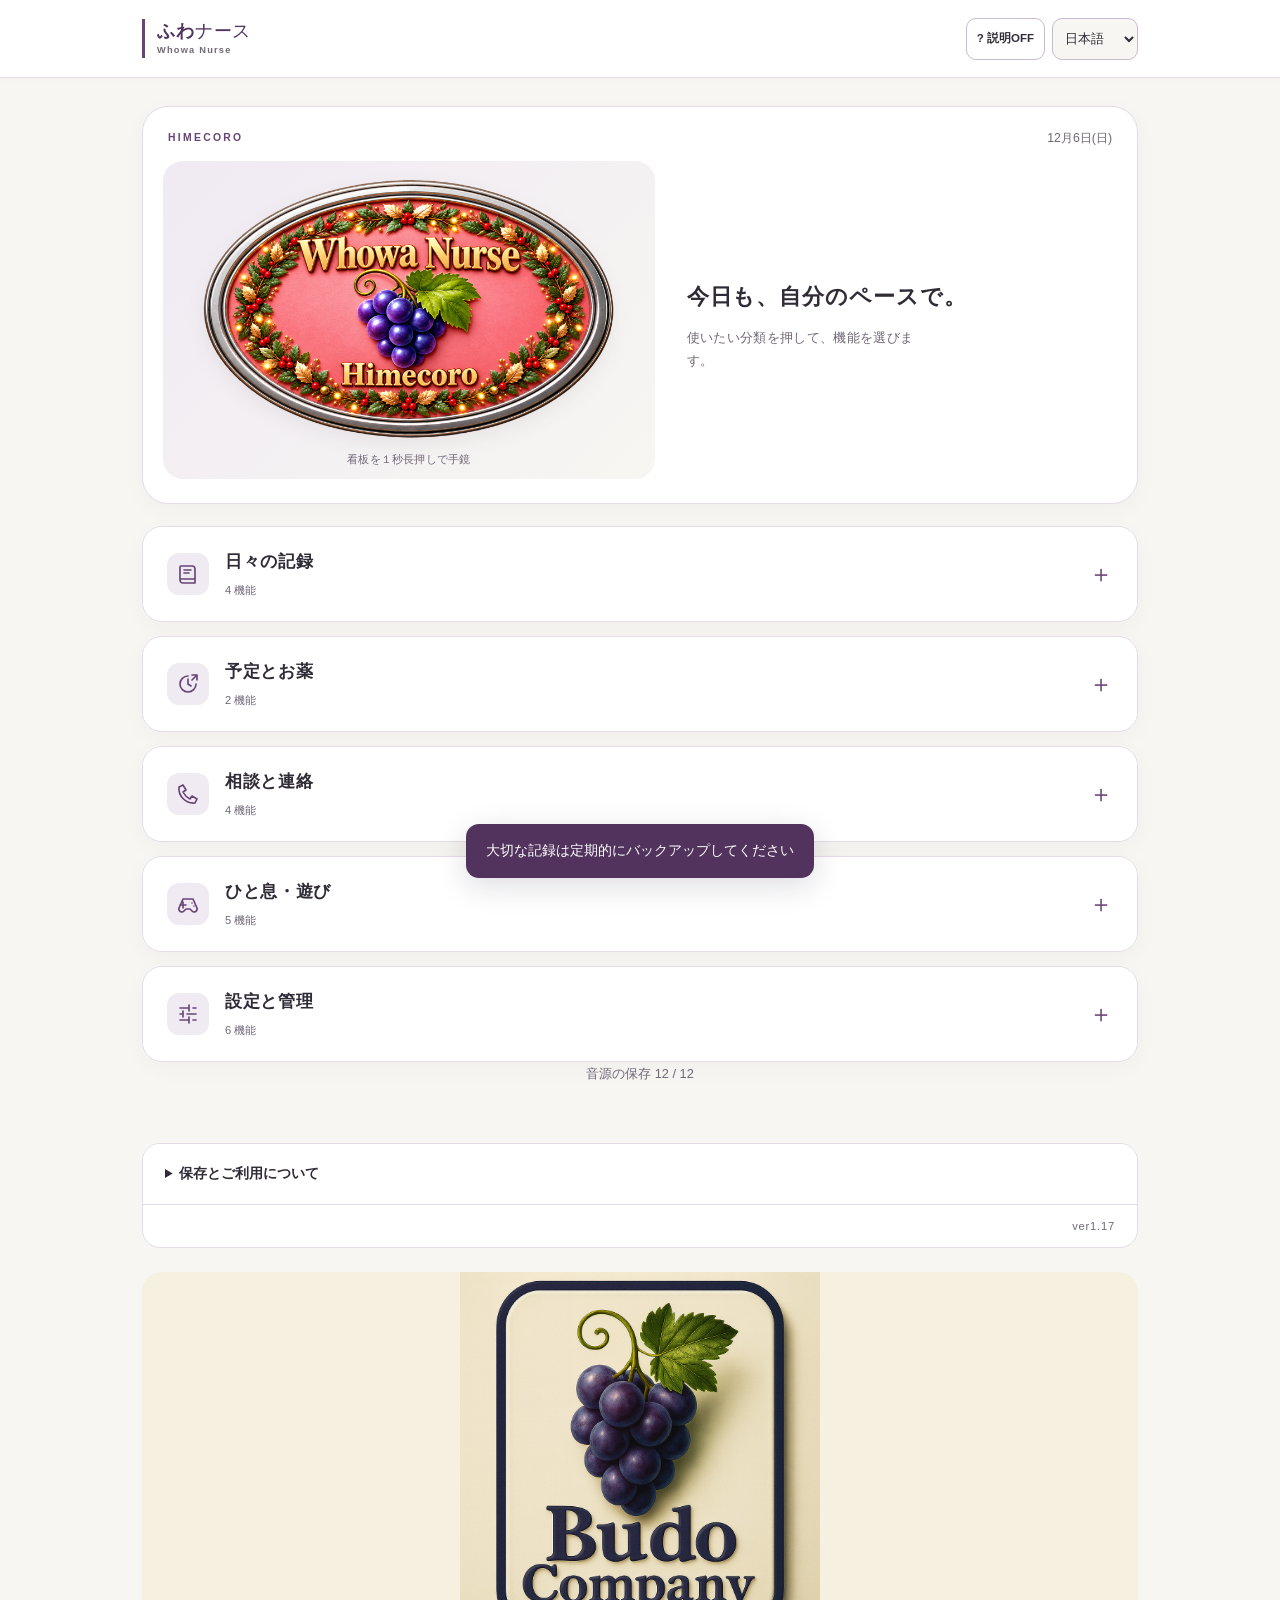
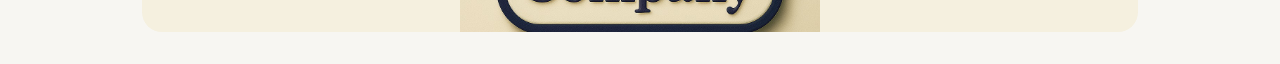
==== commit 2d6d9e27: "Add files via upload" ====
--- a/index.html
+++ b/index.html
@@ -1,4 +1,4 @@
-<!doctype html><html lang="ja"><head><meta charset="utf-8"><meta name="viewport" content="width=device-width,initial-scale=1,viewport-fit=cover"><meta name="description" content="健康記録、写真日記、自然音やゲームをひとつに。自分のペースで使う、ふわナース。"><meta name="robots" content="noindex,nofollow"><meta name="theme-color" content="#684576"><title>ふわナース</title><link rel="stylesheet" href="app-v1.14.css"></head><body><header><button id="homeBtn" data-help="home">⌂ <span data-key="home"></span></button><strong>ふわナース</strong><div class="row nostack" style="flex:0 0 auto"><button id="helpBtn" data-help="help">?</button><select id="lang" aria-label="Language"><option value="ja">日本語</option><option value="en">English</option><option value="fr">Français</option></select></div></header><div id="helpBanner" hidden></div><main id="app"></main><footer class="site-notice" aria-label="ご利用にあたって"><p>このウェブサイトは、女性向けの健康管理サイトです。どなたでも無料でご利用いただけます。</p><p>記録や写真は、ご利用の端末のブラウザ内に保存されます。機種変更の際は、事前にバックアップを保存し、新しい端末で復元してください。自動では引き継がれません。</p><p>ブラウザのデータ削除や端末の故障などで記録が消える場合がありますので、定期的なバックアップをお願いします。新しい端末で記録を確認できるまで、古い端末のデータは消さないでください。</p><p>本サイトは日々の記録を補助するもので、診断・治療を行うものではありません。動作やデータの保存を保証するものではありません。</p><p id="appVersion" style="text-align:right;margin-top:16px">読み込み中…</p></footer><div class="creator-credit" id="creatorCredit"><img src="budo-logo-v1.09.jpg" alt="Budo Company 葡萄のロゴ" width="160" height="160"></div><div class="progress" id="progress"></div><div id="toast" class="toast" role="status" hidden></div><dialog id="modal"></dialog><script>
+<!doctype html><html lang="ja"><head><meta charset="utf-8"><meta name="viewport" content="width=device-width,initial-scale=1,viewport-fit=cover"><meta name="description" content="健康記録、写真日記、自然音やゲームをひとつに。自分のペースで使う、ふわナース。"><meta name="robots" content="noindex,nofollow"><meta name="theme-color" content="#684576"><title>ふわナース</title><link rel="stylesheet" href="app-v1.17.css"></head><body><header><button id="homeBtn" data-help="home">⌂ <span data-key="home"></span></button><strong>ふわナース</strong><div class="row nostack" style="flex:0 0 auto"><button id="helpBtn" data-help="help">?</button><select id="lang" aria-label="Language"><option value="ja">日本語</option><option value="en">English</option><option value="fr">Français</option></select></div></header><div id="helpBanner" hidden></div><main id="app"></main><footer class="site-notice" aria-label="ご利用にあたって"><p>このウェブサイトは、女性向けの健康管理サイトです。どなたでも無料でご利用いただけます。</p><p>記録や写真は、ご利用の端末のブラウザ内に保存されます。機種変更の際は、事前にバックアップを保存し、新しい端末で復元してください。自動では引き継がれません。</p><p>ブラウザのデータ削除や端末の故障などで記録が消える場合がありますので、定期的なバックアップをお願いします。新しい端末で記録を確認できるまで、古い端末のデータは消さないでください。</p><p>本サイトは日々の記録を補助するもので、診断・治療を行うものではありません。動作やデータの保存を保証するものではありません。</p><p id="appVersion" style="text-align:right;margin-top:16px">読み込み中…</p></footer><div class="creator-credit" id="creatorCredit"><img src="budo-logo-v1.09.jpg" alt="Budo Company 葡萄のロゴ" width="160" height="160"></div><div class="progress" id="progress"></div><div id="toast" class="toast" role="status" hidden></div><dialog id="modal"></dialog><script>
 'use strict';
 
-</script><script src="last-call-catalog.js"></script><script src="reasoning-quiz-v1.12.js"></script><script src="word-games-v1.12.js"></script><script src="app-v1.14.js"></script></body></html>
+</script><script src="last-call-catalog.js"></script><script src="reasoning-quiz-v1.12.js"></script><script src="word-games-v1.12.js"></script><script src="play-games-v1.15.js"></script><script src="app-v1.17.js"></script></body></html>
--- a/app-v1.17.css
+++ b/app-v1.17.css
@@ -0,0 +1,273 @@
+
+:root{--bg:#fff8f3;--panel:#ffffffd9;--ink:#4c302e;--muted:#826b65;--accent:#b84d66;--line:#e5cbb7;--shadow:0 5px 18px #76413b12;--scale:1}*{box-sizing:border-box}body{margin:0;background:radial-gradient(ellipse at top,#f4d9df,transparent 65%),var(--bg);color:var(--ink);font:calc(16px * var(--scale))/1.65 system-ui,-apple-system,sans-serif}body.dark{--bg:#211b21;--panel:#332b34;--ink:#fff0e7;--muted:#cab6b3;--line:#65505b;--accent:#ef9eb1}button,input,select,textarea{font:inherit;color:inherit}button,a,select{touch-action:manipulation}button{cursor:pointer;background:var(--panel);border:1px solid var(--line);border-radius:16px;padding:12px 16px;min-height:48px}button:hover{border-color:var(--accent)}button:disabled{opacity:.45;cursor:default}button.primary{background:var(--accent);color:white;border-color:var(--accent)}button.danger{color:#b52c3e}input,select,textarea{width:100%;background:var(--bg);border:1px solid var(--line);border-radius:12px;padding:11px;margin:5px 0 12px}textarea{min-height:140px;resize:vertical}label{display:block}small,.muted{color:var(--muted)}h1,h2,h3,p{margin:0 0 12px}h1{font:700 1.65em/1.4 Georgia,serif}h2{font-size:1.2em;margin-top:20px}h3{font-size:1.05em}main{max-width:860px;margin:auto;padding:16px 16px 80px}header{position:sticky;top:0;z-index:20;background:var(--bg);border-bottom:1px solid var(--line);padding:9px 15px;display:flex;gap:8px;align-items:center;justify-content:space-between}header button{padding:7px 12px;min-height:42px}header .nostack>*{flex:0 0 auto}header select{width:105px;margin:0;padding:7px;max-width:125px}.row{display:flex;align-items:center;gap:10px;flex-wrap:wrap}.row>*{flex:1}.grid{display:grid;grid-template-columns:repeat(2,minmax(0,1fr));gap:12px}.card{background:var(--panel);border:1px solid var(--line);border-radius:22px;box-shadow:var(--shadow);padding:19px;margin-bottom:15px}.tile{display:flex;gap:12px;align-items:center;text-align:left;min-height:108px;box-shadow:var(--shadow);width:100%;padding:17px}.tile .icon{font-size:30px;flex:0 0 40px}.tile strong{display:block;font-size:1.08em}.tile small{display:block;font-size:.78em;margin-top:4px}.hero{background:linear-gradient(110deg,#ffefdf,var(--panel));border-color:#cda56e}.brand{text-align:center;padding:8px 0 15px}.brand img{width:100%;max-height:245px;object-fit:contain;border-radius:25px;user-select:none;-webkit-touch-callout:none}.chip{display:inline-block;padding:5px 12px;border-radius:20px;background:#b84d6614;font-size:.85em}.choice{display:flex;flex-wrap:wrap;gap:7px;margin-bottom:13px}.choice button{padding:9px 13px}.choice .selected{background:var(--accent);color:white}.photo-grid{display:grid;grid-template-columns:repeat(3,1fr);gap:9px}.photo-grid img{width:100%;height:120px;object-fit:cover;border-radius:12px}.avatar{width:92px;height:92px;border-radius:50%;object-fit:cover;background:#e8dada}.entry{border-bottom:1px solid var(--line);padding:16px 0}.entry:last-child{border:0}.entry .body{white-space:pre-wrap;overflow-wrap:anywhere}.entry img{cursor:zoom-in}.dial{display:flex;align-items:center;gap:8px;margin-bottom:13px}.dial select{margin:0;max-width:190px}.dial button{padding:8px 17px;font-size:1.3em}.dial .check{width:auto;margin:0}.tabs{display:flex;overflow:auto;gap:7px;margin-bottom:14px}.tabs button{white-space:nowrap}.slider{position:relative;background:linear-gradient(100deg,var(--panel),#bddde733);border:1px solid var(--line);border-radius:40px;height:82px;margin-bottom:12px;overflow:hidden;touch-action:pan-y}.slider .track{position:absolute;left:20px;right:25px;top:35px;height:12px;background:#a8cbee;border-radius:15px}.slider .handle{position:absolute;left:5px;top:5px;height:70px;width:70%;border-radius:35px;background:var(--panel);border:2px solid #abcce3;padding:9px 20px;z-index:2;line-height:1.35;user-select:none;-webkit-touch-callout:none;overflow:hidden}.slider .handle strong,.slider .handle small{display:block;overflow:hidden;text-overflow:ellipsis;white-space:nowrap}.slider .end{position:absolute;right:14px;top:19px;font-size:28px}.overlay{position:fixed;inset:0;z-index:80;background:var(--bg);padding:20px;overflow:auto;display:flex;flex-direction:column;align-items:stretch}.overlay .inner{max-width:760px;width:100%;margin:auto}.overlay video{position:absolute;inset:0;width:100%;height:100%;object-fit:contain;transform:scaleX(-1);background:#000}.overlay.frame{background:#090909;color:white;padding:0;touch-action:pan-y}.overlay.frame img{width:100%;height:100%;object-fit:contain;min-height:0;flex:1}.frame .controls{position:absolute;top:14px;left:14px;right:14px;z-index:2;display:flex;gap:10px}.frame .controls button{background:#222b;color:white;border-color:#aaa5}.mirror-note{position:absolute;bottom:20px;left:0;width:100%;text-align:center;color:white;text-shadow:0 1px 5px black;pointer-events:none}.toast{position:fixed;bottom:22px;left:50%;transform:translateX(-50%);z-index:150;background:#49332e;color:white;padding:12px 20px;border-radius:15px;max-width:92%;box-shadow:var(--shadow)}#helpBanner{background:#f3e1a7;color:#3a3025;padding:8px;text-align:center}dialog{border:1px solid var(--line);border-radius:22px;background:var(--bg);color:var(--ink);width:min(94vw,650px);max-height:92vh;padding:24px}dialog::backdrop{background:#24141a80}svg.chart{width:100%;height:auto;min-height:180px;overflow:visible}.legend{display:flex;gap:15px;font-size:.85em}.progress{position:fixed;top:0;left:0;height:4px;background:var(--accent);z-index:200;width:0}.game-board{font-size:1.1em;text-align:center;padding:18px;background:var(--bg);border-radius:18px;white-space:pre-wrap;overflow-wrap:anywhere}.answers{display:grid;gap:10px;margin-top:15px}.answers button{text-align:left}.success{color:#2b8065;font-weight:bold}.error{color:#b52c3e}.board{display:grid;gap:6px;max-width:360px;margin:15px auto}.board button{padding:6px;aspect-ratio:1;min-height:48px;font-size:1.2em}.calendar{display:grid;grid-template-columns:repeat(7,1fr);gap:5px}.calendar button{padding:4px;min-height:58px;border-radius:8px;font-size:.85em}.calendar img{width:100%;height:38px;object-fit:cover}.checkrow{display:flex;gap:10px;align-items:center}.checkrow input{width:auto;margin:0}.badge{font-size:.8em;border-radius:8px;padding:2px 7px;background:#ac627321}.notice{padding:12px;border-left:4px solid var(--accent);background:#b84d660b}.owner-field{padding:12px;border-bottom:1px solid var(--line);overflow-wrap:anywhere}.owner-field:last-child{border:0}a{color:var(--accent)}footer{text-align:center;margin-top:25px;font-size:.8em;color:var(--muted)}.help-page{font-size:1.12em}.help-page p{margin-bottom:20px}.help-page h1{margin:20px 0}.sr{position:absolute;clip:rect(0,0,0,0)}@media(max-width:520px){main{padding:12px 12px 70px}.tile{padding:12px;min-height:104px;gap:7px}.tile .icon{font-size:25px;flex-basis:28px}.tile strong{font-size:.94em}.grid{gap:9px}.card{padding:15px}.brand img{max-height:210px}h1{font-size:1.4em}.row.nostack>*{min-width:0}header{padding:7px}.slider .handle{width:72%}.photo-grid img{height:95px}}body.large{--scale:1.18}
+.help-on{background:#326e60!important;color:white!important;border-color:#326e60!important}#helpBtn{font-size:.76em;white-space:nowrap}.modal-tools{position:sticky;top:-24px;background:var(--bg);z-index:8;display:flex;gap:8px;justify-content:space-between;padding:8px 0}.modal-tools button{font-size:.85em;padding:8px 12px}.modal-tools .help-on{box-shadow:0 0 0 2px #326e6030}#modalHelpNotice{position:relative}.dial-roll{flex:1;text-align:center;font-size:1.8em;font-weight:700;line-height:1.8;background:linear-gradient(var(--bg),var(--panel),var(--bg));border:1px solid var(--line);border-radius:12px;cursor:ns-resize;touch-action:none;user-select:none;min-width:90px}.dial-roll:focus{outline:3px solid var(--accent)}.dial-list{font-size:.82em;margin:0 0 16px}.dial-list summary{cursor:pointer}.dial-list select{max-width:260px}.month-scroll{overflow:auto;max-height:72vh;margin-top:14px;isolation:isolate;border:1px solid var(--line);border-radius:12px}.month-table{border-collapse:separate;border-spacing:0;font-size:.8em;width:max-content;min-width:100%}.month-table th,.month-table td{border-right:1px solid var(--line);border-bottom:1px solid var(--line);text-align:center;min-width:38px;height:39px}.month-table th:first-child{position:sticky;left:0;background:var(--bg);z-index:2;width:150px;min-width:150px;max-width:150px;text-align:left;padding:8px;font-size:.88em}.month-table thead th{position:sticky;top:0;background:var(--bg);z-index:3}.month-table thead th:first-child{z-index:4}.month-table td button{border:0;background:transparent;border-radius:0;width:100%;height:100%;padding:3px;min-height:38px;font-size:1em;white-space:nowrap}.month-table .good{background:#3a9d7d12;color:#267b65}.month-table .mild{background:#dfa8371b;color:#896215}.month-table .strong{background:#c258751f;color:#a13b59}.month-table .aux{background:#758fb414}.month-table .numeric{color:var(--ink)}.fit-month{overflow:auto}.fit-month .month-table{table-layout:fixed;width:100%;font-size:clamp(6px,.9vw,11px)}.fit-month .month-table th,.fit-month .month-table td{min-width:0}.fit-month .month-table th:first-child{width:65px;min-width:65px;font-size:8px}.fit-month .month-table td button{font-size:inherit;padding:0;overflow:hidden;text-overflow:clip}.fit-month .month-table td.numeric button{font-size:.8em}.official-link{display:block;border:1px solid var(--line);border-radius:14px;padding:13px;text-decoration:none;background:var(--panel)}.official-link:focus{outline:2px solid var(--accent)}header strong{white-space:nowrap;font-size:.9em}header .nostack{gap:5px}header select{width:86px!important}@media(max-width:380px){#helpBtn{font-size:.65em;padding:6px}header strong{font-size:.8em}header select{width:72px!important}header button{padding:6px 9px}}
+
+/* Keep the existing palette and silhouettes; emphasize actionable outlines. */
+button:not(:disabled),a.official-link,summary{border:2px solid #b99a8c}button:disabled{border:1px solid var(--line);opacity:.48;cursor:default}.month-table td button:not(:disabled){border:2px solid #b99a8c70;border-radius:5px}.tile:not(:disabled){border-width:2px}.dial-roll{border-width:2px}
+#homeBtn,[data-action="goTop"]{background:#fff0a6!important;color:#58441a!important;border:2px solid #c4a652!important;box-shadow:0 2px 5px #92762a22;font-weight:750}#homeBtn:focus-visible,[data-action="goTop"]:focus-visible{outline:3px solid #806312;outline-offset:3px}
+header{flex-wrap:wrap;gap:6px}header strong{flex:1;text-align:center}#backBtn{font-size:.83em;padding:7px 10px}header>.row{margin-left:auto}header #homeBtn{padding:7px 12px}.help-nav{position:sticky;top:0;display:flex;justify-content:space-between;gap:8px;background:var(--bg);padding:8px 0}.mirror-nav{position:absolute;top:15px;left:15px;right:15px;display:flex;justify-content:space-between;z-index:10}.modal-tools{flex-wrap:wrap}.transfer-simple{font-size:1.12em;line-height:2}details{margin:14px 0}summary{cursor:pointer;padding:10px 12px;border-radius:12px;background:var(--panel)}
+.week-scroll{overflow:auto;max-height:70vh;border:1px solid var(--line);border-radius:12px}.week-table{border-collapse:separate;border-spacing:0;min-width:100%;width:max-content;font-size:.85em}.week-table th,.week-table td{padding:5px;border-bottom:1px solid var(--line);border-right:1px solid var(--line);text-align:center;min-width:60px}.week-table th:first-child{position:sticky;left:0;z-index:2;background:var(--bg);text-align:left;min-width:132px;max-width:170px;overflow-wrap:anywhere}.week-table thead th{position:sticky;top:0;z-index:3;background:var(--bg)}.week-table thead th:first-child{z-index:4}.week-table td button{width:100%;padding:5px;min-height:46px;font-size:1.3em}.dose-taken{background:#dbeee2}.dose-unsure{background:#fff0cb}.dose-skipped{background:#eee7e5}.week-table .dose-taken button,.week-table .dose-unsure button,.week-table .dose-skipped button{color:#423b32}
+.season-canvas{height:clamp(230px,38vh,410px);position:relative;overflow:hidden;border-radius:22px;background:linear-gradient(130deg,var(--season0,#eef1ee),var(--season1,#dce2e5),var(--season2,#f7f5f0));isolation:isolate}.season-shape{position:absolute;width:110%;height:110%;border-radius:44% 56% 60% 40%;filter:blur(24px);opacity:.4;will-change:transform;animation:season-drift 38s ease-in-out infinite alternate;animation-play-state:paused;background:radial-gradient(ellipse,var(--season1,#dce2e5),transparent 66%)}.season-shape.one{left:-45%;top:-35%}.season-shape.two{left:35%;top:10%;animation-delay:-19s;animation-duration:47s;background:radial-gradient(ellipse,var(--season0,#eef1ee),transparent 70%)}.season-shape.three{left:-15%;top:45%;animation-delay:-9s;animation-duration:53s;background:radial-gradient(ellipse,var(--season2,#f7f5f0),transparent 70%)}.moving .season-shape{animation-play-state:running}.season-now{min-height:3em;text-align:center}.sound-grid{display:grid;grid-template-columns:repeat(3,minmax(0,1fr));gap:9px}.sound-choice{padding:10px 6px;font-size:.9em}.sound-choice strong,.sound-choice small{display:block}.sound-choice small{font-size:.8em}.sound-choice[aria-pressed="true"]{background:#e1ebdf;border-color:#597556}.sound-status{text-align:center;font-size:.8em;color:var(--muted)}@keyframes season-drift{from{transform:translate(-8%,-5%) rotate(-8deg) scale(1)}to{transform:translate(12%,9%) rotate(12deg) scale(1.18)}}@media(prefers-reduced-motion:reduce){.season-shape{animation:none!important}}@media(max-width:380px){header strong{display:none}.sound-grid{gap:6px}.sound-choice{font-size:.8em}}
+
+.fit-week .week-table{width:100%;table-layout:fixed}.fit-week .week-table th,.fit-week .week-table td{min-width:0;padding:2px;font-size:.8em}.fit-week .week-table th:first-child{width:85px;min-width:85px;max-width:85px;font-size:.82em}.fit-week .week-table td button{padding:0;min-height:40px;font-size:1.2em;overflow-wrap:anywhere}.fit-week .week-table thead th{font-size:.65em;white-space:nowrap}.fit-week .week-table td{vertical-align:middle}
+
+
+.site-notice{max-width:828px;margin:0 auto 32px;padding:20px;border:2px solid #555;border-radius:14px;background:#fff;color:#000;font-size:1rem;line-height:1.8;overflow-wrap:anywhere}.site-notice p:last-child{margin-bottom:0}@media(max-width:860px){.site-notice{margin:0 12px 24px}}
+.creator-credit{text-align:center;margin:24px auto 0}.creator-credit img{display:block;width:160px;max-width:100%;height:auto;margin:auto;border-radius:8px}
+.dial input{width:130px;text-align:center;font-size:28px;font-weight:700;margin:0}.dial button{min-width:64px;font-size:28px;touch-action:none}.clear-exit .controls{opacity:1!important;flex-wrap:wrap}.clear-exit .controls button:first-child{background:#fff9b5;color:#000;font-size:20px;border:3px solid #333;min-height:56px}.mirror-exit{position:absolute;top:15px;right:15px;z-index:4}.mirror-exit button{background:#fff9b5;color:#000;font-size:20px;border:3px solid #333}.season-canvas{filter:saturate(2.2) brightness(1.08);border:2px solid #77a49b}.season-shape{opacity:.85;filter:blur(9px);background:radial-gradient(ellipse,#f4ce52 10%,var(--season1) 50%,transparent 72%)}.season-shape.two{background:radial-gradient(ellipse,#64c4ab 10%,var(--season0) 55%,transparent 75%)}.season-shape.three{background:radial-gradient(ellipse,#ce95e0 10%,var(--season2) 55%,transparent 75%)}.meal-actions button{margin:5px;background:#e8f6d6;color:#172d16}.meal-drug{display:flex;gap:12px;align-items:center;flex-wrap:wrap;border:2px solid #acc6b5;border-radius:14px;padding:18px;margin:12px 0;font-size:20px}.meal-drug input,.checkrow input{width:26px;height:26px;flex-shrink:0}.colour-games{background:#fff8e2;color:#342947}.colour-games .board button,.colour-games .answers button{background:#e2f4ff;color:#2b2859;border-color:#7c9bd1}.colour-games .board button:nth-child(3n+1),.colour-games .answers button:nth-child(3n+1){background:#ffe1e9}.colour-games .board button:nth-child(3n+2),.colour-games .answers button:nth-child(3n+2){background:#def6ce}.colour-games .board button.primary{background:#ffd052}.game-assist button{background:#ffe88d;color:#302949}button[data-action^="game:"]:nth-child(4n+1){background:#ffe0e8}button[data-action^="game:"]:nth-child(4n+2){background:#e0f1ff}button[data-action^="game:"]:nth-child(4n+3){background:#e1f6d3}button[data-action^="game:"]:nth-child(4n){background:#fff0bc}
+.season-shape{animation-duration:12s}.season-shape.two{animation-duration:15s}.season-shape.three{animation-duration:18s}@media(prefers-reduced-motion:reduce){.season-canvas.motion-enabled .season-shape{animation:season-drift 14s ease-in-out infinite alternate!important}.season-canvas.motion-enabled .season-shape.two{animation-delay:-7s!important}.season-canvas.motion-enabled .season-shape.three{animation-delay:-3s!important}}
+.simple-home{display:grid;gap:12px;margin:20px 0}.simple-home .tile{font-size:1.2em;min-height:80px;background:#fff2cc;border:2px solid #c5a66e}.all-features{margin:20px 0}.all-features>summary{padding:18px;border:2px solid #aabb9c;border-radius:15px;background:#edf6e3;font-size:1.1em;font-weight:bold;cursor:pointer}.all-features .grid{margin-top:16px}.order-row{display:flex;align-items:center;gap:8px;margin:8px 0}.order-row span{flex:1}.order-row button{padding:8px;min-height:44px}.check-item{padding:15px;border-bottom:1px solid var(--line)}.check-item small{display:block}.check-item .checkrow{margin-bottom:10px}.previous-value{color:#777;background:#f7f7f7;font-weight:400}.cover-home105{position:fixed;right:12px;bottom:12px;z-index:75;background:#fff2a9;color:#111;border:3px solid #665b2b;font-weight:bold;box-shadow:0 3px 12px #0003}.save-confirmation{font-size:22px;font-weight:bold;background:#176441;color:white;min-width:240px;text-align:center}body:has(dialog[open])>.cover-home105{display:none}.modal-tools:has([data-action="cover105"]){position:sticky;top:-24px;z-index:10;background:var(--bg)}
+
+body.on-home106 #homeBtn,body.on-home106>.cover-home105{display:none!important}.voice-panel106{background:#fff;border:3px solid #506678;border-radius:16px;padding:16px;color:#17232e}.voice-buttons106{display:grid;grid-template-columns:repeat(3,minmax(0,1fr));gap:8px}.voice-buttons106 button{border:3px solid currentColor;border-radius:10px;min-height:60px;font-weight:800;padding:10px 4px;font-size:1.1em}.voice-record106{background:#b02235!important;color:white!important}.voice-stop106{background:#263445!important;color:white!important}.voice-listen106{background:#1268ad!important;color:white!important}.voice-buttons106 button:disabled{opacity:.35}.record-clock106{font-size:1.65em;font-weight:800;margin:15px 0 4px}#recordMeter106{width:100%;height:22px;accent-color:#b02235}#recordStatus{margin-top:12px;border:2px solid #506678;background:#f0f5fa;padding:12px;border-radius:8px;min-height:70px;font-weight:700}#recordStatus.record-error106{border-color:#b02235;background:#fff0f1;color:#8b1022}#memoSave106{color:var(--ink);font-weight:700;border:2px solid #26805c;padding:12px;margin:15px 0}.memo-close106{width:100%;background:#fff0aa!important;border:3px solid #7c6528;color:#312400!important;font-weight:700}.memo-body106{white-space:pre-wrap}
+
+.brand img{display:block;width:100%;max-width:760px;height:auto;margin:0 auto}.brand{padding:0;background:transparent}.preset-grid108{display:grid;grid-template-columns:repeat(2,minmax(0,1fr));gap:8px}.preset-grid108 button{font-size:1rem;white-space:normal}#entryBody{white-space:pre-wrap}label[hidden]{display:none!important}
+
+.creator-credit{width:100%;max-width:none;margin:0;padding:0;text-align:center}.creator-credit img{display:block;width:100%!important;max-width:none!important;height:auto!important;margin:0}
+.mirror-full109{position:fixed!important;inset:0!important;width:100vw!important;height:100dvh!important;padding:0!important;margin:0!important;background:#000;z-index:10000}.mirror-full109 video{display:block;width:100%!important;height:100%!important;max-width:none!important;max-height:none!important;object-fit:cover!important;transform:scaleX(-1)}.mirror-full109 .mirror-exit{position:absolute;top:max(12px,env(safe-area-inset-top));right:max(12px,env(safe-area-inset-right));z-index:2}
+.lc-start109{display:grid;grid-template-columns:1fr 1fr;gap:12px}.lc-start109 button{font-size:1.2em;min-height:78px}.lc-total109{display:flex;gap:12px;flex-wrap:wrap}.lc-total109 span{flex:1;font-size:1.8em;font-weight:bold;padding:14px;background:#f4e8f8;color:#482c56;border-radius:16px}.lc-total109 small{display:block;font-size:.5em}.lc-confirm109{padding:14px;border:2px solid #8c659d;border-radius:12px;background:#faf1ff;color:#36223d}.lc-chip109{display:flex;flex-wrap:wrap;gap:7px;margin:8px 0 18px}.lc-chip109 button{padding:8px;min-height:42px}.lc-art109{width:min(210px,70vw);aspect-ratio:1;background-image:url('last-call-art-v1.09.png');background-size:300% 200%;background-repeat:no-repeat;margin:8px auto}.lc-chart109{width:100%;height:auto;display:block;background:#fff;color:#302137;border-radius:12px}.lc-cancelled109{opacity:.65}.table-wrap{overflow-x:auto}.lc-choose109 label{font-weight:bold}.lc-choose109 select{min-height:52px}#lcCount109{max-width:160px}.lc-start109 button:disabled{opacity:.45}
+
+dialog.alarm-full110{position:fixed;inset:0;margin:0;width:100vw;max-width:none;height:100vh;height:100dvh;min-height:100dvh;max-height:100dvh;border:0;border-radius:0;padding:max(12px,env(safe-area-inset-top)) max(16px,env(safe-area-inset-right)) max(24px,env(safe-area-inset-bottom)) max(16px,env(safe-area-inset-left));background:var(--bg);overflow-y:auto;overscroll-behavior:contain}dialog.alarm-full110::backdrop{background:var(--bg)}.alarm-full110 .modal-tools{top:0;padding:8px 0;flex-wrap:wrap;background:var(--bg)}.clock-row110{display:flex;gap:12px;align-items:center;max-width:420px}.clock-row110 label{flex:1;min-width:0}.clock-row110 select{font-size:1.3em;min-height:58px;background:var(--bg);border:2px solid var(--accent)}.clock-row110>span{font-size:1.5em}.nav-back110{border:2px solid var(--line);border-radius:14px;min-height:48px;padding:10px 16px;font-weight:600}.lc-how110{background:var(--bg);border:2px solid var(--line);border-radius:18px;padding:18px;margin-bottom:18px}.lc-how110 li,.guide110 li{margin-bottom:12px}.guide110{line-height:1.9}.guide-intro110{padding:16px;border:2px solid var(--line);border-radius:18px;margin-bottom:20px}.guide110 ol,.lc-how110 ol{padding-left:1.5em}.alarm-clock110{padding:16px;border:2px solid var(--line);border-radius:16px;margin-bottom:20px}
+
+.time-dial111{flex:1;min-width:100px;text-align:center}.time-dial111>button{width:100%;padding:5px;min-height:40px}.wheel111{display:flex;flex-direction:column;align-items:center;justify-content:center;min-height:156px;border:2px solid var(--accent);border-radius:15px;touch-action:none;user-select:none;background:var(--bg);cursor:ns-resize}.wheel111 strong{font-size:2.2rem;border-top:1px solid var(--line);border-bottom:1px solid var(--line);width:100%}.wheel-prev111,.wheel-next111{color:var(--muted);font-size:1.1rem;opacity:.6}.wheel111:focus{outline:3px solid var(--accent)}.alarm-status111{padding:16px;border:2px solid var(--line);border-radius:16px;margin-bottom:18px}dialog.game-full111{position:fixed;inset:0;margin:0;width:100vw;max-width:none;height:100vh;height:100dvh;min-height:100dvh;max-height:100dvh;border:0;border-radius:0;padding:max(12px,env(safe-area-inset-top)) max(14px,env(safe-area-inset-right)) max(24px,env(safe-area-inset-bottom)) max(14px,env(safe-area-inset-left));background:var(--bg);overflow-y:auto}dialog.game-full111::backdrop{background:var(--bg)}.game-full111 .modal-tools{top:0;background:var(--bg);flex-wrap:wrap}.game-full111 .board{width:min(90vw,70dvh,720px);max-width:none;margin:20px auto;gap:8px}.game-full111 .board button{font-size:clamp(1.2rem,5vw,2.8rem);min-height:54px}.game-full111 .game-board{font-size:clamp(1.1rem,3.5vw,1.8rem);line-height:1.8;text-align:left;padding:20px}.game-full111 .answers{grid-template-columns:repeat(2,minmax(0,1fr));gap:12px}.game-full111 .answers button{min-height:76px;font-size:1.15rem;overflow-wrap:anywhere}.game-rules111{border:2px solid var(--line);border-radius:15px;padding:12px;margin:14px 0}.game-rules111 h2{margin-top:0}.quiz-courses111{display:grid;gap:16px;grid-template-columns:repeat(auto-fit,minmax(160px,1fr))}.quiz-courses111 button{min-height:90px;font-size:1.2rem}#reasonResult111{margin-top:18px;padding:10px}#reasonResult111:empty{display:none}@media(max-width:400px){.game-full111 .answers{grid-template-columns:1fr}}
+.game-full111 .board>div:not(.row){height:clamp(44px,10vw,100px)!important}.compact-note112{box-sizing:border-box;line-height:1.5;padding:.5em;overflow-y:auto;resize:vertical;font-size:1rem}.word-prompt112{white-space:pre-wrap;overflow-wrap:anywhere}.game-full111 .game-board{font-size:clamp(1.05rem,3.4vw,1.4rem);line-height:1.9;white-space:pre-wrap}.game-full111 .answers button{line-height:1.6;text-align:left}@media(max-width:600px){.game-full111 .answers{grid-template-columns:1fr}}
+
+/* ふわナース — 葡萄色と生成りの共通デザイン */
+:root{
+ --bg:#f7f6f2;--panel:#fff;--ink:#302b36;--muted:#716778;
+ --accent:#684576;--accent-strong:#51335d;--accent-soft:#f0eaf3;
+ --line:#e3dce6;--line-strong:#c8bacf;--sage:#526c5c;--sage-soft:#edf3ee;
+ --shadow:0 6px 24px #38263e08;--radius:22px;--content-width:1040px;
+ --scale:1;color-scheme:light;
+}
+body{background:var(--bg);color:var(--ink);font-family:-apple-system,BlinkMacSystemFont,"Hiragino Kaku Gothic ProN","Yu Gothic UI",Meiryo,sans-serif;font-size:calc(16px * var(--scale));line-height:1.8;-webkit-font-smoothing:antialiased;overflow-wrap:anywhere}
+body.dark{--bg:#211e25;--panel:#2b2630;--ink:#f4edf7;--muted:#c3b7ca;--accent:#d1acdf;--accent-strong:#edcef7;--accent-soft:#3a2e42;--line:#514458;--line-strong:#796483;--sage:#bdd4c3;--sage-soft:#2a3930;--shadow:0 8px 24px #0002;color-scheme:dark}
+[hidden]{display:none!important}
+h1,h2,h3{font-family:inherit;color:var(--ink);font-weight:750;letter-spacing:.025em;overflow-wrap:anywhere}
+h1{font-size:1.55em;line-height:1.5;margin:0 0 14px}
+h2{font-size:1.12em;line-height:1.6;margin:24px 0 12px}
+h3{font-size:1em;line-height:1.6;margin:0 0 12px}
+p{margin:0 0 14px}small{line-height:1.7}strong{font-weight:700}
+main{width:100%;max-width:var(--content-width);padding:28px 22px 44px}
+main>*,.row>*,.grid>*{min-width:0}
+body>header{min-height:78px;padding:12px max(20px,calc((100vw - var(--content-width))/2 + 22px));background:var(--panel);border-bottom:1px solid var(--line);gap:12px;box-shadow:0 2px 14px #39263e04;align-items:center;flex-wrap:wrap}
+body>header .app-wordmark113{display:flex!important;flex:1;flex-direction:column;align-items:flex-start;text-align:left;white-space:nowrap;min-width:100px;line-height:1.3;color:var(--accent-strong);font-size:1.15rem;letter-spacing:.06em;padding-left:12px;border-left:3px solid var(--accent)}
+.app-wordmark113 .wordmark-light113{font-weight:500;letter-spacing:.02em}
+.app-wordmark113 small{font-size:.58rem;font-weight:600;letter-spacing:.13em;line-height:1.7;color:var(--muted)}
+body>header .row{flex-wrap:nowrap;gap:7px}body>header select{width:86px!important;min-height:42px;padding:8px;font-size:.8rem;border-radius:10px;background:var(--bg)}
+button:not(:disabled),a.official-link,summary{border:1px solid var(--line-strong)}
+button{background:var(--panel);border-radius:12px;min-height:48px;padding:12px 17px;font-weight:600;line-height:1.6;box-shadow:none;transition:background-color .15s,border-color .15s,box-shadow .15s}
+button:hover:not(:disabled){background:var(--accent-soft);border-color:var(--accent)}
+button:active:not(:disabled){box-shadow:inset 0 1px 4px #35203e14}
+button:focus-visible,a:focus-visible,summary:focus-visible,input:focus-visible,select:focus-visible,textarea:focus-visible{outline:3px solid var(--accent);outline-offset:3px}
+button:disabled{opacity:.45;border:1px solid var(--line);cursor:default}
+button.primary,button.selected,.choice .selected{background:var(--accent)!important;color:var(--panel)!important;border-color:var(--accent)!important}
+body.dark button.primary,body.dark button.selected,body.dark .choice .selected{color:#281c30!important}
+button.primary:hover:not(:disabled){background:var(--accent-strong)!important}
+button.danger{color:#9c354d;border-color:#ddb8c2;background:var(--panel)}
+body.dark button.danger{color:#ffb5c8;border-color:#885469}
+#homeBtn,[data-action="goTop"],[data-action="cover105"],.memo-close106{background:#faf1dd!important;color:#624b22!important;border:1px solid #d4c096!important;box-shadow:none!important;font-weight:700}
+body.dark #homeBtn,body.dark [data-action="goTop"],body.dark [data-action="cover105"],body.dark .memo-close106{background:#473b27!important;color:#f6e0ad!important;border-color:#8b7954!important}
+header button,#backBtn{min-height:42px;border-radius:10px;font-size:.78rem;padding:8px 11px}
+#helpBtn{width:42px;min-width:42px;font-size:1rem;font-weight:750;padding:6px}
+.help-on{background:var(--sage)!important;color:var(--panel)!important;border-color:var(--sage)!important}
+#helpBanner{background:var(--sage-soft);color:var(--ink);border-bottom:1px solid var(--line);padding:12px 20px;font-size:.85rem}
+input,select,textarea{border:1px solid var(--line-strong);border-radius:11px;background:var(--bg);padding:12px;color:var(--ink);margin:7px 0 18px;line-height:1.6;max-width:100%}
+label{font-size:.94em;font-weight:600}input[type="checkbox"],input[type="radio"]{accent-color:var(--accent)}
+textarea{font-weight:400}.compact-note112{font-size:1rem;line-height:1.5;padding:.5em;resize:vertical}
+.checkrow{gap:12px;font-weight:500}.checkrow input{width:22px;height:22px;flex:none;margin:0}
+.row{gap:12px}.grid{gap:14px}
+.card,.page-surface113,.page-lead113,.all-features113,.all-features-open113,.home-daily113{background:var(--panel);border:1px solid var(--line);border-radius:var(--radius);box-shadow:var(--shadow);padding:24px;margin:0 0 20px}
+.card>:last-child,.page-surface113>:last-child,.hero-caption113>:last-child{margin-bottom:0}
+.card>h2:first-child{margin-top:0}
+.page-lead113{padding:26px 28px;border-top:3px solid var(--accent)}
+.page-lead113 h1{margin-bottom:12px}.page-lead113>p:not(.page-kicker113){font-size:.94em;color:var(--muted)}
+.page-lead113>.row{margin-top:18px}
+.page-kicker113{color:var(--accent)!important;font-size:.7rem!important;letter-spacing:.14em;font-weight:750;margin:0 0 8px!important}
+.page-surface113>h2:first-child{margin-top:0}
+.page-surface113>.grid{margin-top:14px}
+.chip,.badge{background:var(--accent-soft);color:var(--accent-strong);border:1px solid var(--line);border-radius:8px;padding:5px 10px;font-weight:600}
+.notice,.lc-how110,.guide-intro110{background:var(--accent-soft);border:1px solid var(--line);border-left:3px solid var(--accent);border-radius:12px;padding:16px;color:var(--ink)}
+.entry{border-color:var(--line);padding:20px 0}.entry .body{margin-top:12px}
+.entry>.row>strong{font-size:1.02em}.entry small{font-size:.78em}.entry>.row:last-child button{min-height:42px;padding:9px 14px;font-size:.86em}
+.tabs{padding-bottom:5px;gap:8px}.tabs button{border-radius:10px;min-height:44px;font-size:.9em}
+.tabs button.primary{box-shadow:none}
+details{margin:16px 0}summary{background:var(--panel);padding:15px 18px;border-radius:13px;font-weight:650}
+.home-shell113{display:flex;flex-direction:column;gap:22px}
+.home-shell113>section,.home-shell113>details{margin:0}
+.home-hero113{background:var(--panel);border:1px solid var(--line);border-radius:26px;overflow:hidden;box-shadow:var(--shadow)}
+.hero-top113{display:flex;justify-content:space-between;align-items:center;padding:20px 25px 0;gap:16px}
+.personal113{font-size:.65rem;letter-spacing:.22em;font-weight:750;color:var(--accent)}
+.hero-top113 time{font-size:.77rem;font-weight:500;color:var(--muted)}
+.brand.cover-stage113{margin:12px 20px 0;padding:18px 12px 10px;border-radius:20px;background:linear-gradient(135deg,var(--accent-soft),var(--bg));text-align:center;overflow:hidden}
+.brand.cover-stage113 img{display:block;width:100%;max-width:640px!important;max-height:none!important;height:auto;margin:0 auto;border-radius:0;filter:drop-shadow(0 7px 9px #39243e12)}
+.cover-stage113 small{display:block;margin-top:10px;color:var(--muted);font-size:.68rem;letter-spacing:.02em}
+.hero-caption113{padding:24px 26px 26px}
+.hero-caption113 h1{font-size:clamp(1.2rem,3.6vw,1.65rem);letter-spacing:.04em;margin:0 0 8px}
+.hero-caption113 p{font-size:.82rem;color:var(--muted);letter-spacing:.025em}
+.section-head113{display:flex;justify-content:space-between;gap:14px;align-items:baseline;margin:0 0 18px}
+.section-head113 h2{font-size:1.02em;letter-spacing:.06em;margin:0}
+.section-head113>span{font-size:.72rem;color:var(--muted)}
+.daily-grid113{display:grid;grid-template-columns:repeat(3,minmax(0,1fr));gap:12px}
+.feature113{width:100%;display:flex;align-items:center;gap:13px;text-align:left;border:1px solid var(--line)!important;background:var(--panel);padding:16px 15px;min-height:90px;border-radius:14px}
+.feature113:hover:not(:disabled){border-color:var(--accent)!important;background:var(--accent-soft)}
+.feature-icon113{display:grid;place-items:center;width:42px;height:42px;border-radius:12px;flex:0 0 42px;background:var(--accent-soft);color:var(--accent)}
+.feature-icon113 svg,.all-features113 summary svg{width:24px;height:24px;fill:none;stroke:currentColor;stroke-width:1.65;stroke-linecap:round;stroke-linejoin:round}
+.feature-copy113{display:flex;flex-direction:column;gap:5px;min-width:0;flex:1}
+.feature-copy113 strong{font-size:.92em;line-height:1.55;letter-spacing:.015em;font-weight:700}
+.feature-copy113 small{font-size:.7rem;color:var(--muted);line-height:1.65;font-weight:400}
+.feature-arrow113{font-size:1.5rem;line-height:1;color:var(--muted);font-weight:400;flex:0 0 8px}
+.feature-primary113{min-height:150px;align-items:flex-start;flex-wrap:wrap;background:var(--bg);position:relative;padding:18px}
+.feature-primary113 .feature-icon113{width:42px;flex-basis:42px}
+.feature-primary113 .feature-copy113{flex-basis:100%;padding-right:6px}
+.feature-primary113 .feature-arrow113{position:absolute;right:17px;top:29px}
+.feature-primary113 .feature-copy113 strong{font-size:1em}
+.all-features113{padding:0!important;overflow:hidden}
+.all-features113>summary{display:flex;align-items:center;justify-content:space-between;flex-wrap:wrap;gap:8px;border:0;border-radius:0;padding:21px 24px;list-style:none;background:var(--panel)}
+.all-features113>summary::-webkit-details-marker{display:none}
+.all-features113>summary>span{display:flex;align-items:center;gap:12px;color:var(--ink);font-size:1rem}
+.all-features113>summary svg{color:var(--accent);width:22px;height:22px}
+.all-features113>summary:after{content:'＋';font-size:1.1rem;color:var(--accent)}
+.all-features113[open]>summary:after{content:'−'}
+.all-features113>summary>small{font-size:.7rem;font-weight:400;color:var(--muted);margin-left:auto}
+.all-features113[open]>summary{border-bottom:1px solid var(--line)}
+.all-features-body113{padding:22px 24px 24px}.all-features-open113{padding:24px}
+.feature-group113{margin:0 0 26px}.feature-group113:last-child{margin-bottom:0}
+.feature-group113 h3{font-size:.8rem;color:var(--muted);letter-spacing:.08em;margin-bottom:12px}
+.feature-grid113{display:grid;grid-template-columns:repeat(2,minmax(0,1fr));gap:10px}
+.home-shell113>.card[data-help="owner"]{margin-top:0!important}
+.owner-field{padding:15px 0;border-color:var(--line);font-size:.92em}
+.owner-field strong{display:inline-block;margin-right:6px}
+.site-notice{max-width:calc(var(--content-width) - 44px);margin:0 auto 24px;padding:0;background:var(--panel);color:var(--ink);border:1px solid var(--line);border-radius:18px;font-size:.82rem;box-shadow:none;overflow:hidden;text-align:left}
+.site-notice details{margin:0}.site-notice summary{border:0;border-radius:0;background:var(--panel);font-size:.85rem;padding:18px 22px}
+.site-notice details p{margin:0;padding:0 22px 16px;color:var(--muted)}
+.site-notice #appVersion{border-top:1px solid var(--line);padding:11px 22px;margin:0!important;font-size:.7rem;letter-spacing:.07em;color:var(--muted)}
+.creator-credit{max-width:var(--content-width);padding:0 22px 32px;margin:0 auto}
+.creator-credit img{border-radius:20px;max-height:360px;object-fit:contain;background:#f5f0df}
+.photo-grid{gap:12px}.photo-grid img{border:1px solid var(--line);border-radius:12px}
+.official-link{border-radius:13px;padding:16px;background:var(--panel);border-color:var(--line)}
+.order-row,.check-item{padding:12px 0;border-bottom:1px solid var(--line)}
+.order-row button{min-height:42px;font-size:.82em}
+.meal-drug{border:1px solid var(--line);border-radius:14px;padding:18px;font-size:1em;background:var(--panel)}
+.meal-actions button{background:var(--sage-soft);color:var(--ink);border-color:var(--line-strong);border-radius:10px}
+.slider{background:var(--accent-soft);border:1px solid var(--line-strong);border-radius:16px}
+.slider .track{background:var(--line-strong)}.slider .handle{border:1px solid var(--line-strong);border-radius:12px;background:var(--panel)}
+.slider .end{color:var(--accent)}
+dialog{width:min(94vw,740px);border:1px solid var(--line);border-radius:24px;background:var(--panel);padding:24px;color:var(--ink);box-shadow:0 20px 80px #20162525;overscroll-behavior:contain}
+dialog::backdrop{background:#21192780;backdrop-filter:blur(3px)}
+dialog>.modal-tools{background:var(--panel)!important;top:-24px;border-bottom:1px solid var(--line);padding:12px 0 16px;margin-bottom:22px;gap:8px}
+.modal-tools button{font-size:.78rem;border-radius:10px;min-height:42px}
+dialog>h1{border-left:3px solid var(--accent);padding-left:14px;margin:0 0 18px}
+dialog>p:not(.game-board){font-size:.92em}
+dialog.alarm-full110,dialog.game-full111{background:var(--bg);padding:18px max(20px,calc((100vw - var(--content-width))/2 + 22px)) max(32px,env(safe-area-inset-bottom));padding-top:max(18px,env(safe-area-inset-top));overflow-x:hidden}
+dialog.alarm-full110::backdrop,dialog.game-full111::backdrop{background:var(--bg)}
+dialog.alarm-full110>.modal-tools,dialog.game-full111>.modal-tools{top:0;background:var(--bg)!important}
+.alarm-clock110,.alarm-status111,.alarm-presets108,.voice-panel106,.game-rules111,.lc-how110{background:var(--panel);color:var(--ink);border:1px solid var(--line);border-radius:18px;padding:20px;margin:0 0 20px}
+.alarm-presets108>p:first-child{color:var(--muted);font-size:.85em}
+.preset-grid108{gap:10px;margin-bottom:15px}.preset-grid108 button{font-size:.9em;background:var(--bg);min-height:52px;border-radius:11px}
+.clock-row110{max-width:400px;gap:16px}.wheel111{background:var(--bg);border:1px solid var(--line-strong);border-radius:14px}
+.wheel111 strong{border-color:var(--line);background:var(--panel);font-variant-numeric:tabular-nums;color:var(--accent-strong)}
+.time-dial111>button{border-color:transparent;background:transparent;color:var(--accent);min-height:44px;font-size:1.05rem}
+.voice-panel106 h2{font-size:1rem;margin-top:0}
+.voice-buttons106{gap:10px}.voice-buttons106 button{border:1px solid transparent;border-radius:12px;min-height:56px;font-size:.95em;font-weight:700}
+.voice-record106{background:#994158!important;color:#fff!important}.voice-stop106{background:#554b5d!important;color:#fff!important}.voice-listen106{background:#526c5c!important;color:#fff!important}
+#recordMeter106{height:12px;accent-color:var(--accent)}
+#recordStatus{border:1px solid var(--line);border-radius:12px;background:var(--bg);color:var(--ink);font-size:.9em;min-height:0;padding:14px;font-weight:500}
+#recordStatus.record-error106{background:#fff0f3;color:#8c2943;border-color:#ddadb9}
+#memoSave106{border:1px solid var(--line);border-left:3px solid var(--sage);border-radius:12px;background:var(--sage-soft);padding:14px 16px;color:var(--ink);font-size:.9em}
+.record-clock106{font-size:1.4em;color:var(--accent-strong)}
+.lc-start109{gap:14px}.lc-start109 button{border-radius:15px;min-height:76px;font-size:1.05em}
+.lc-total109 span{background:var(--accent-soft);color:var(--accent-strong);border:1px solid var(--line);border-radius:14px;font-variant-numeric:tabular-nums;font-size:1.6em}
+.lc-confirm109{background:var(--sage-soft);color:var(--ink);border:1px solid var(--line);border-radius:14px;padding:18px}
+.lc-chip109 button{border-radius:9px;font-size:.82em;background:var(--bg)}
+.lc-how110 h2{margin-top:0}.lc-how110 li{font-size:.92em}
+.lc-chart109{background:var(--panel);color:var(--ink);border:1px solid var(--line);border-radius:14px}
+.lc-chart109 text{fill:var(--ink)}
+.lc-art109{border-radius:18px;background-color:#f5f0e9}
+.colour-games{background:var(--bg);color:var(--ink)}
+button[data-action^="game:"],.colour-games .answers button,.colour-games .board button{background:var(--panel)!important;color:var(--ink);border-color:var(--line-strong)}
+.grid>button.tile{display:flex;flex-direction:column;align-items:flex-start;justify-content:center;gap:9px;border:1px solid var(--line);border-radius:15px;min-height:108px;background:var(--panel);padding:19px;box-shadow:var(--shadow)}
+.grid>button.tile small{font-size:.65rem;letter-spacing:.09em;color:var(--accent);background:var(--accent-soft);border-radius:6px;padding:2px 7px}
+.grid>button.tile strong{font-size:1em;line-height:1.65}
+.grid>button.tile:hover:not(:disabled){background:var(--accent-soft)!important;border-color:var(--accent)}
+.game-full111 .game-board{background:var(--panel);border:1px solid var(--line);border-radius:20px;padding:24px;font-size:clamp(1.05rem,3.4vw,1.35rem);line-height:2;box-shadow:var(--shadow);margin-bottom:18px}
+.game-full111 .answers{gap:12px;margin:20px 0}
+.game-full111 .answers button{background:var(--panel)!important;color:var(--ink);border:1px solid var(--line-strong);border-radius:14px;padding:17px 20px;min-height:70px;line-height:1.75;font-size:1rem}
+.game-full111 .answers button:hover:not(:disabled){background:var(--accent-soft)!important}
+.game-full111 .board button{background:var(--panel)!important;color:var(--ink);border-radius:14px;border:1px solid var(--line-strong)}
+.game-full111 .board button.primary{background:var(--accent)!important;color:var(--panel)!important}
+.game-rules111{font-size:.9em}.game-rules111 h2{font-size:1em;margin-top:0}
+.game-assist button{background:var(--accent-soft);color:var(--ink);border:1px solid var(--line-strong)}
+#reasonResult111:not(:empty),#gameResult:not(:empty){background:var(--sage-soft);border:1px solid var(--line);border-radius:15px;padding:20px;line-height:1.85;margin-top:20px}
+.quiz-courses111{gap:14px;margin:20px 0}.quiz-courses111 button{border-radius:16px;min-height:84px;font-size:1.05rem}
+.month-scroll,.week-scroll{border-color:var(--line);border-radius:14px}
+.month-table th,.week-table th{background:var(--panel)!important;color:var(--muted)}
+.month-table td button:not(:disabled){border-color:var(--line)!important;border-radius:4px;background:transparent}
+.week-table td button{border-radius:8px;background:transparent}
+.month-table .good{background:var(--sage-soft);color:var(--sage)}
+.month-table .mild{background:#fbf1d8;color:#735a24}.month-table .strong{background:#f6e4ed;color:#923e62}
+.dose-taken{background:var(--sage-soft)}.dose-unsure{background:#fbf1d8}.dose-skipped{background:var(--accent-soft)}
+.dial input{border-color:var(--line-strong);background:var(--panel);border-radius:12px}
+.dial button{border-color:var(--line-strong);background:var(--accent-soft);color:var(--accent-strong);border-radius:10px}
+.dial-roll{border:1px solid var(--line-strong);background:linear-gradient(var(--bg),var(--panel),var(--bg));border-radius:13px;color:var(--accent-strong)}
+.season-canvas{filter:none;border:1px solid var(--line);border-radius:20px}
+.sound-choice{border-radius:12px;background:var(--panel);padding:14px 8px}
+.sound-choice[aria-pressed="true"]{background:var(--sage-soft);border:2px solid var(--sage);color:var(--ink)}
+.sound-choice strong{font-size:.94em}.sound-choice small{color:var(--muted)}
+.season-shape{opacity:.5;filter:blur(18px)}
+.toast{background:var(--accent-strong);color:var(--panel);border-radius:13px;font-size:.9em;box-shadow:0 8px 30px #24162d26;padding:14px 20px}
+.save-confirmation{background:#3e6651;color:#fff;font-size:1.05em}
+.clear-exit .controls button:first-child,.mirror-exit button{background:#faf1dd;color:#624b22;border:1px solid #d4c096;border-radius:12px;font-size:1rem;min-height:48px;box-shadow:0 3px 14px #0003}
+.help-page{font-size:1em}.help-page p{line-height:1.9}.guide110{font-size:1em}
+@media(min-width:780px){.home-hero113{display:grid;grid-template-columns:1.15fr 1fr;align-items:center}.hero-top113{grid-column:1/-1}.cover-stage113{grid-column:1;grid-row:2}.hero-caption113{grid-column:2;grid-row:2;padding-left:12px}.home-hero113 .brand{margin-bottom:24px}.hero-caption113 h1{font-size:1.4rem;line-height:1.8}.hero-caption113 p{max-width:19em}.feature-grid113{grid-template-columns:repeat(2,minmax(0,1fr))}}
+@media(max-width:650px){main{padding:18px 14px 30px}body>header{min-height:69px;padding:10px 14px;gap:8px}.app-wordmark113{font-size:1rem!important}body>header .row{gap:5px}header #homeBtn{padding:8px 9px}.home-shell113{gap:16px}.home-hero113{border-radius:22px}.hero-top113{padding:17px 19px 0}.brand.cover-stage113{margin:12px 12px 0;padding:15px 5px 10px;border-radius:16px}.hero-caption113{padding:20px}.hero-caption113 h1{font-size:1.22rem}.hero-caption113 p{font-size:.76rem}.home-daily113,.all-features-open113{padding:20px 16px}.daily-grid113{grid-template-columns:1fr;gap:10px}.feature-primary113{flex-wrap:nowrap;align-items:center;min-height:90px;padding:16px}.feature-primary113 .feature-copy113{flex-basis:auto}.feature-primary113 .feature-arrow113{position:static}.feature-primary113 .feature-copy113 strong{font-size:.95em}.feature-grid113{grid-template-columns:1fr}.feature-copy113 small{font-size:.72rem}.section-head113{gap:8px;margin-bottom:15px}.section-head113>span{font-size:.65rem}.all-features113>summary{padding:19px 17px}.all-features-body113{padding:20px 16px}.all-features113>summary>small{display:none}.page-lead113,.page-surface113,.card{padding:20px 18px;border-radius:18px;margin-bottom:16px}.page-lead113{padding-top:22px}.page-lead113 h1{font-size:1.35em}.site-notice{max-width:none;margin:0 14px 18px}.creator-credit{padding:0 14px 24px}.creator-credit img{border-radius:16px}.grid{gap:10px}.grid>button.tile{padding:16px;min-height:100px}.grid>button.tile strong{font-size:.9em}.row:not(.nostack)>button{min-width:100px}.modal-tools>button{flex:0 1 auto}dialog{padding:20px 16px;border-radius:20px}dialog>.modal-tools{top:-20px}.game-full111 .game-board{padding:20px 18px}.game-full111 .answers{grid-template-columns:1fr}.game-full111 .answers button{padding:16px;min-height:64px}dialog.alarm-full110,dialog.game-full111{padding-left:max(14px,env(safe-area-inset-left));padding-right:max(14px,env(safe-area-inset-right))}.alarm-clock110,.alarm-status111,.alarm-presets108,.voice-panel106,.game-rules111,.lc-how110{padding:18px 16px;border-radius:16px}.preset-grid108 button{font-size:.82em;padding:12px 8px}.voice-buttons106 button{font-size:.88em;padding:12px 5px}.tile .icon{font-size:1.2rem}.sound-grid{grid-template-columns:repeat(3,minmax(0,1fr))}}
+@media(max-width:380px){body>header{gap:6px;padding-left:10px;padding-right:10px}body>header .app-wordmark113{font-size:.9rem!important;min-width:80px;padding-left:8px}body>header select{width:72px!important;font-size:.72rem}header #homeBtn,#backBtn{font-size:.69rem;padding:7px;min-height:42px}#helpBtn{width:36px;min-width:36px}.feature-icon113{width:38px;flex-basis:38px;height:38px}.hero-caption113 h1{font-size:1.1rem}.hero-top113 time{font-size:.69rem}.feature113{gap:11px}.section-head113>span{display:none}.clock-row110{gap:9px}.time-dial111{min-width:0}}
+@media(prefers-reduced-motion:reduce){*,*::before,*::after{scroll-behavior:auto!important;transition:none!important}.season-shape,.season-canvas.motion-enabled .season-shape,.season-canvas.motion-enabled .season-shape.two,.season-canvas.motion-enabled .season-shape.three{animation:none!important}}
+
+/* 説明ボタンの文字が言語欄へ重ならないよう幅を確保する。 */
+body>header #helpBtn{width:auto;min-width:76px;max-width:none;font-size:.72rem;white-space:nowrap;padding:8px 10px;flex:0 0 auto}
+.startup-error114 details p{font-family:inherit;overflow-wrap:anywhere;font-size:.9em}.startup-error114>p:last-child{margin-top:16px}
+@media(max-width:380px){body>header #helpBtn{min-width:70px;font-size:.67rem;padding:8px}}
+
+.women-switch115{display:grid;grid-template-columns:1fr 1fr;gap:12px;margin:16px 0}.women-switch115 button{font-size:1.05rem;min-height:62px;border-radius:14px}
+.women-month115{margin-bottom:20px;padding:18px;background:var(--bg);border:1px solid var(--line);border-radius:16px}
+.women-month-title115{display:grid;grid-template-columns:48px minmax(0,1fr) 48px;gap:12px;align-items:center;margin-bottom:18px}
+.women-month-title115>div{text-align:center;min-width:0}.women-month-title115 small{display:block;color:var(--muted);font-size:.76rem}.women-month-title115 strong{display:block;font-size:clamp(1.1rem,5vw,1.5rem);white-space:nowrap;font-variant-numeric:tabular-nums;color:var(--accent-strong)}
+.women-month-title115 button{padding:8px;min-width:0;font-size:1.5rem;min-height:48px}
+.women-month-select115{display:grid;grid-template-columns:minmax(0,1fr) minmax(0,1fr);gap:16px}.women-month-select115 label{min-width:0}.women-month-select115 select{width:100%;min-width:0;font-size:1.05rem;margin-bottom:0}
+#womenForm115{max-width:720px}#womenForm115>label{margin-bottom:8px}#womenForm115>button{width:100%;margin-top:12px}#womenDate115{min-width:0;max-width:100%;font-size:1.05rem}#womenError115:empty{display:none}#womenError115{color:#9c354d;font-weight:600}
+.play-board115{max-width:660px;margin:22px auto;overflow-x:auto;padding:3px}.play-grid115{display:grid;grid-template-columns:repeat(var(--play-cols),minmax(0,1fr));gap:7px;margin:16px auto;max-width:580px;width:100%}
+.play-grid115>.play-cell115,.play-tile115{aspect-ratio:1;min-width:0;min-height:44px;border:1px solid var(--line-strong);border-radius:11px;padding:4px;display:flex;align-items:center;justify-content:center;font-size:clamp(1rem,5.5vw,2rem);line-height:1.25;text-align:center;background:var(--panel);color:var(--ink);overflow-wrap:anywhere}
+.play-grid115>.play-cell115:disabled{opacity:.65}.play-grid115>.play-cell115:disabled:empty{background:var(--bg);border-style:dashed;opacity:1}
+.play-grid115 .play-selected115,.play-line-controls115 .play-selected115,.play-vessels115 .play-selected115,.play-color-choices115 .play-selected115{outline:3px solid var(--accent);outline-offset:-3px;background:var(--accent-soft)!important;color:var(--ink)!important}
+.play-grid115>.play-lit115,.play-grid115>.play-filled115{background:var(--accent-soft);color:var(--accent-strong);border-color:var(--accent)}
+.play-grid115>.play-wall115{background:#514653;color:#fff;border-color:#514653;opacity:1}
+.play-grid115>.play-player115{color:var(--accent-strong);background:var(--accent-soft);font-weight:800}
+.play-grid115>.play-goal115{background:var(--sage-soft);border:2px dashed var(--sage)}
+.play-grid115>.play-fixed115:disabled{background:var(--sage-soft);color:var(--sage);border-color:var(--sage);opacity:1}
+.play-grid115>.play-matched115{background:var(--sage-soft);border-color:var(--sage);opacity:1}
+.play-grid115>.play-open115{background:var(--bg);color:var(--muted);opacity:1!important;font-size:clamp(.7rem,2.7vw,1.1rem);letter-spacing:-1px}
+.play-grid115>.play-behind115{opacity:.35}.play-grid115>.play-pipe115{font-family:monospace;font-size:clamp(2.5rem,13vw,4rem);line-height:1;min-height:70px}
+.play-grid115>.play-word115{font-size:1.1rem;aspect-ratio:auto;min-height:64px;padding:12px}
+.play-grid115>.play-frog115{font-size:clamp(.9rem,3.7vw,1.5rem)}
+.play-line-controls115{display:flex;justify-content:center;gap:9px;flex-wrap:wrap;margin:16px 0}.play-line-controls115>button{flex:1;min-width:70px;min-height:48px;font-size:.85rem}
+.play-arrows115{display:grid;grid-template-columns:repeat(3,64px);gap:10px;justify-content:center;margin:22px auto}.play-arrows115 button{font-size:1.6rem;min-height:58px}.play-arrows115 button:first-child{grid-column:2}.play-arrows115 button:nth-child(2){grid-column:1;grid-row:2}.play-arrows115 button:nth-child(3){grid-column:2;grid-row:2}.play-arrows115 button:nth-child(4){grid-column:3;grid-row:2}
+.play-banner115,.play-status115{border:1px solid var(--line);border-radius:14px;padding:16px;background:var(--accent-soft);line-height:1.9}.play-status115{background:var(--panel);max-width:660px;margin:18px auto}.play-status115.success{background:var(--sage-soft);border-color:var(--sage);color:var(--sage)}
+.play-controls115{max-width:660px;margin:18px auto}.play-controls115 button{min-height:50px}.play-reference115{max-width:300px;margin:18px auto}.play-reference115 .play-grid115>span{border:1px solid var(--line);border-radius:6px;text-align:center;padding:6px;font-size:1rem;background:var(--panel)}
+.play-vessels115{display:grid;grid-template-columns:repeat(3,minmax(0,1fr));gap:16px;margin:30px auto;max-width:500px}.play-vessels115>button{padding:12px 5px;min-width:0;border-radius:14px;border:2px solid var(--line-strong)}
+.play-stack115,.play-tower115{display:flex;flex-direction:column;justify-content:flex-end;align-items:center;min-height:150px;gap:8px}.play-stack115>span{height:38px;font-size:1.6rem}.play-tower115{background:linear-gradient(90deg,transparent 48%,var(--line-strong) 48%,var(--line-strong) 52%,transparent 52%);border-bottom:4px solid var(--line-strong)}
+.play-ring115{display:block;height:26px;border-radius:8px;background:var(--accent);color:var(--panel);font-size:.7rem;line-height:26px}.play-ring115.play-size-0{background:transparent;color:var(--line-strong);width:12px}.play-size-1{width:38%}.play-size-2{width:65%}.play-size-3{width:94%}.play-vessels115 small{display:block;font-size:.7rem;margin-top:14px}
+.play-banks115{display:grid;grid-template-columns:1fr 1fr;gap:30px;background:linear-gradient(90deg,transparent 44%,#bfd6df55 44%,#bfd6df55 56%,transparent 56%);padding:16px 0}.play-banks115>section{background:var(--panel);border:1px solid var(--line);border-radius:14px;padding:16px;min-height:180px}.play-banks115 h3{font-size:.86rem}.play-banks115 p{font-size:.95rem;line-height:2.2}
+.play-color-choices115{display:grid;grid-template-columns:repeat(4,minmax(0,1fr));gap:8px}.play-color-choices115 button{padding:10px 4px;min-width:0;font-size:.85rem}
+.play-path-color115-0{background:#e9def1!important}.play-path-color115-1{background:#f6dfe9!important}.play-path-color115-2{background:#dceee1!important}.play-path-color115-3{background:#f5eacb!important}
+body.dark .play-path-color115-0{background:#573b64!important}body.dark .play-path-color115-1{background:#623848!important}body.dark .play-path-color115-2{background:#344e3f!important}body.dark .play-path-color115-3{background:#5c4e2e!important}
+.play-star-wrap115{position:relative;max-width:500px;margin:auto}.play-star-wrap115>.play-grid115{margin:0;position:relative;z-index:1;gap:0;background:transparent}.play-star-wrap115 .play-cell115{border-radius:50%;width:54px;height:54px;min-height:54px;margin:auto;aspect-ratio:1}.play-star-wrap115 .play-grid115>span{aspect-ratio:1}
+.play-constellation115{position:absolute;inset:0;width:100%;height:100%;z-index:0}.play-constellation115 line{stroke:var(--line-strong);stroke-width:4}.play-constellation115 .play-line-used115{stroke:var(--accent);stroke-width:7}
+@media(max-width:380px){.women-month115{padding:12px}.women-month-title115{grid-template-columns:44px minmax(0,1fr) 44px;gap:7px}.women-month-select115{gap:12px}.play-grid115{gap:5px}.play-grid115>.play-cell115,.play-tile115{border-radius:8px;min-height:39px}.play-vessels115{gap:10px}.play-arrows115{grid-template-columns:repeat(3,58px)}.play-star-wrap115 .play-cell115{width:44px;height:44px;min-height:44px}}
+
+.play-grid115.play-pipes115{gap:2px}.play-grid115>.play-pipe115{padding:0;border-radius:6px;overflow:hidden}.play-pipe115 svg{display:block;width:100%;height:100%;stroke:var(--accent);fill:var(--accent);stroke-width:8;stroke-linecap:round}
+
+.diary-dates116{display:grid;grid-template-columns:repeat(2,minmax(0,1fr));gap:16px}.diary-dates116 label,.diary-dates116 input{min-width:0;max-width:100%}
+
+.diary-find116>summary{border:0;padding:0;background:transparent;min-height:36px}.diary-find116[open]>summary{margin-bottom:18px}@media(max-width:560px){.diary-dates116{grid-template-columns:1fr;gap:0}}
+
+.categories117{display:grid;gap:14px}.category117{border:1px solid var(--line);border-radius:20px;background:var(--panel);box-shadow:var(--shadow);overflow:hidden}.category117>h2{margin:0;font-size:1rem}.category-trigger117{display:flex;align-items:center;gap:16px;width:100%;min-height:94px;padding:20px 24px;border:0!important;border-radius:0;background:var(--panel);text-align:left}.category-trigger117:hover{background:var(--accent-soft)}.category-copy117{display:flex;flex-direction:column;gap:5px;flex:1;min-width:0}.category-copy117 strong{font-size:1.08rem;letter-spacing:.04em}.category-copy117 small{font-size:.7rem;font-weight:400;color:var(--muted)}.category-sign117{font-size:1.5rem;font-weight:400;color:var(--accent)}.category-panel117{padding:20px 24px 24px;border-top:1px solid var(--line)}.category117.is-open117 .category-trigger117{background:var(--accent-soft)}#ownerPanel117>.card{margin-bottom:0!important}.category117 [hidden]{display:none!important}@media(max-width:650px){.categories117{gap:12px}.category-trigger117{padding:18px 17px;min-height:86px;gap:14px}.category-copy117 strong{font-size:1rem}.category-panel117{padding:17px 14px 20px}.category117{border-radius:17px}}
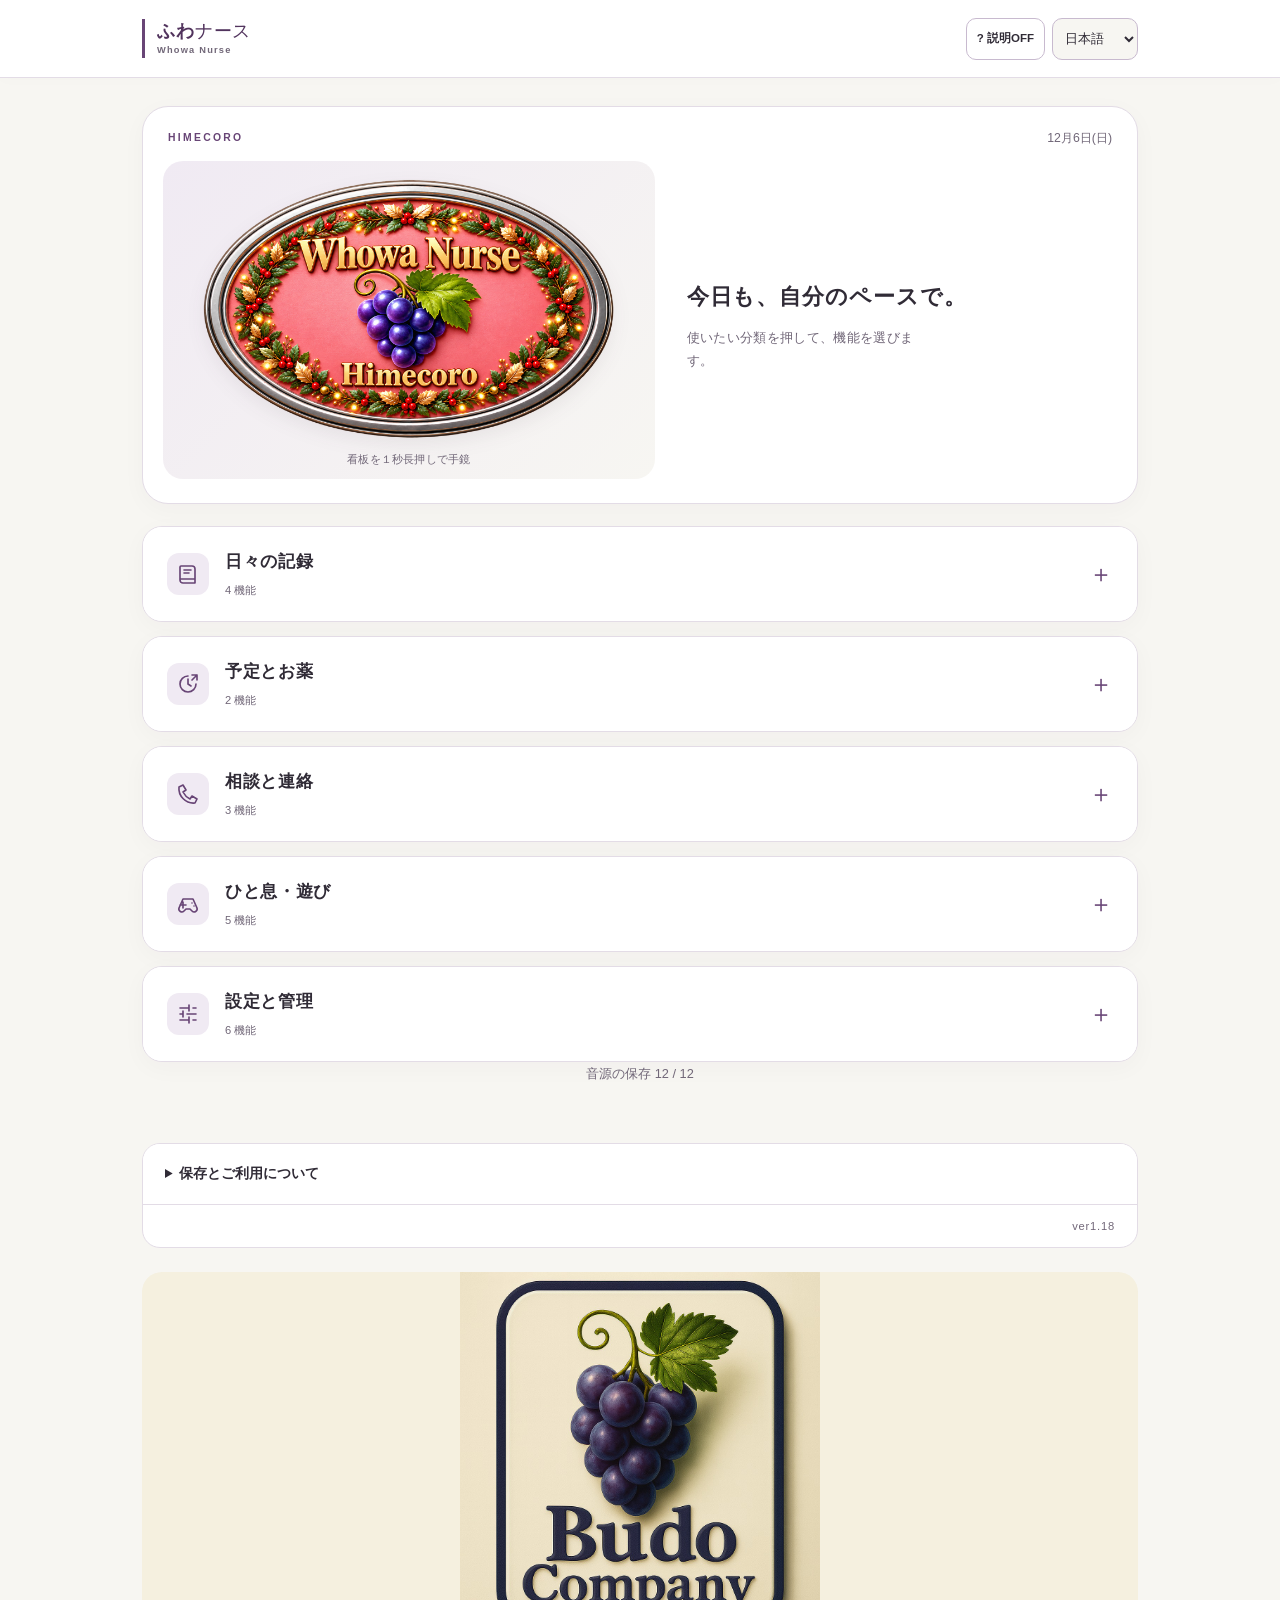
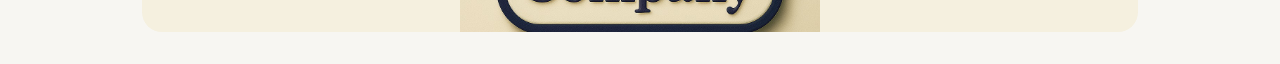
==== commit fbac3a03: "Add files via upload" ====
--- a/index.html
+++ b/index.html
@@ -1,4 +1,4 @@
-<!doctype html><html lang="ja"><head><meta charset="utf-8"><meta name="viewport" content="width=device-width,initial-scale=1,viewport-fit=cover"><meta name="description" content="健康記録、写真日記、自然音やゲームをひとつに。自分のペースで使う、ふわナース。"><meta name="robots" content="noindex,nofollow"><meta name="theme-color" content="#684576"><title>ふわナース</title><link rel="stylesheet" href="app-v1.17.css"></head><body><header><button id="homeBtn" data-help="home">⌂ <span data-key="home"></span></button><strong>ふわナース</strong><div class="row nostack" style="flex:0 0 auto"><button id="helpBtn" data-help="help">?</button><select id="lang" aria-label="Language"><option value="ja">日本語</option><option value="en">English</option><option value="fr">Français</option></select></div></header><div id="helpBanner" hidden></div><main id="app"></main><footer class="site-notice" aria-label="ご利用にあたって"><p>このウェブサイトは、女性向けの健康管理サイトです。どなたでも無料でご利用いただけます。</p><p>記録や写真は、ご利用の端末のブラウザ内に保存されます。機種変更の際は、事前にバックアップを保存し、新しい端末で復元してください。自動では引き継がれません。</p><p>ブラウザのデータ削除や端末の故障などで記録が消える場合がありますので、定期的なバックアップをお願いします。新しい端末で記録を確認できるまで、古い端末のデータは消さないでください。</p><p>本サイトは日々の記録を補助するもので、診断・治療を行うものではありません。動作やデータの保存を保証するものではありません。</p><p id="appVersion" style="text-align:right;margin-top:16px">読み込み中…</p></footer><div class="creator-credit" id="creatorCredit"><img src="budo-logo-v1.09.jpg" alt="Budo Company 葡萄のロゴ" width="160" height="160"></div><div class="progress" id="progress"></div><div id="toast" class="toast" role="status" hidden></div><dialog id="modal"></dialog><script>
+<!doctype html><html lang="ja"><head><meta charset="utf-8"><meta name="viewport" content="width=device-width,initial-scale=1,viewport-fit=cover"><meta name="description" content="健康記録、写真日記、自然音やゲームをひとつに。自分のペースで使う、ふわナース。"><meta name="robots" content="noindex,nofollow"><meta name="theme-color" content="#684576"><title>ふわナース</title><link rel="stylesheet" href="app-v1.18.css"></head><body><header><button id="homeBtn" data-help="home">⌂ <span data-key="home"></span></button><strong>ふわナース</strong><div class="row nostack" style="flex:0 0 auto"><button id="helpBtn" data-help="help">?</button><select id="lang" aria-label="Language"><option value="ja">日本語</option><option value="en">English</option><option value="fr">Français</option></select></div></header><div id="helpBanner" hidden></div><main id="app"></main><footer class="site-notice" aria-label="ご利用にあたって"><p>このウェブサイトは、女性向けの健康管理サイトです。どなたでも無料でご利用いただけます。</p><p>記録や写真は、ご利用の端末のブラウザ内に保存されます。機種変更の際は、事前にバックアップを保存し、新しい端末で復元してください。自動では引き継がれません。</p><p>ブラウザのデータ削除や端末の故障などで記録が消える場合がありますので、定期的なバックアップをお願いします。新しい端末で記録を確認できるまで、古い端末のデータは消さないでください。</p><p>本サイトは日々の記録を補助するもので、診断・治療を行うものではありません。動作やデータの保存を保証するものではありません。</p><p id="appVersion" style="text-align:right;margin-top:16px">読み込み中…</p></footer><div class="creator-credit" id="creatorCredit"><img src="budo-logo-v1.09.jpg" alt="Budo Company 葡萄のロゴ" width="160" height="160"></div><div class="progress" id="progress"></div><div id="toast" class="toast" role="status" hidden></div><dialog id="modal"></dialog><script>
 'use strict';
 
-</script><script src="last-call-catalog.js"></script><script src="reasoning-quiz-v1.12.js"></script><script src="word-games-v1.12.js"></script><script src="play-games-v1.15.js"></script><script src="app-v1.17.js"></script></body></html>
+</script><script src="last-call-catalog.js"></script><script src="reasoning-quiz-v1.12.js"></script><script src="word-games-v1.12.js"></script><script src="play-games-v1.15.js"></script><script src="game-aid-v1.18.js"></script><script src="quiz-formats-v1.18.js"></script><script src="app-v1.18.js"></script></body></html>
--- a/app-v1.18.css
+++ b/app-v1.18.css
@@ -0,0 +1,297 @@
+
+:root{--bg:#fff8f3;--panel:#ffffffd9;--ink:#4c302e;--muted:#826b65;--accent:#b84d66;--line:#e5cbb7;--shadow:0 5px 18px #76413b12;--scale:1}*{box-sizing:border-box}body{margin:0;background:radial-gradient(ellipse at top,#f4d9df,transparent 65%),var(--bg);color:var(--ink);font:calc(16px * var(--scale))/1.65 system-ui,-apple-system,sans-serif}body.dark{--bg:#211b21;--panel:#332b34;--ink:#fff0e7;--muted:#cab6b3;--line:#65505b;--accent:#ef9eb1}button,input,select,textarea{font:inherit;color:inherit}button,a,select{touch-action:manipulation}button{cursor:pointer;background:var(--panel);border:1px solid var(--line);border-radius:16px;padding:12px 16px;min-height:48px}button:hover{border-color:var(--accent)}button:disabled{opacity:.45;cursor:default}button.primary{background:var(--accent);color:white;border-color:var(--accent)}button.danger{color:#b52c3e}input,select,textarea{width:100%;background:var(--bg);border:1px solid var(--line);border-radius:12px;padding:11px;margin:5px 0 12px}textarea{min-height:140px;resize:vertical}label{display:block}small,.muted{color:var(--muted)}h1,h2,h3,p{margin:0 0 12px}h1{font:700 1.65em/1.4 Georgia,serif}h2{font-size:1.2em;margin-top:20px}h3{font-size:1.05em}main{max-width:860px;margin:auto;padding:16px 16px 80px}header{position:sticky;top:0;z-index:20;background:var(--bg);border-bottom:1px solid var(--line);padding:9px 15px;display:flex;gap:8px;align-items:center;justify-content:space-between}header button{padding:7px 12px;min-height:42px}header .nostack>*{flex:0 0 auto}header select{width:105px;margin:0;padding:7px;max-width:125px}.row{display:flex;align-items:center;gap:10px;flex-wrap:wrap}.row>*{flex:1}.grid{display:grid;grid-template-columns:repeat(2,minmax(0,1fr));gap:12px}.card{background:var(--panel);border:1px solid var(--line);border-radius:22px;box-shadow:var(--shadow);padding:19px;margin-bottom:15px}.tile{display:flex;gap:12px;align-items:center;text-align:left;min-height:108px;box-shadow:var(--shadow);width:100%;padding:17px}.tile .icon{font-size:30px;flex:0 0 40px}.tile strong{display:block;font-size:1.08em}.tile small{display:block;font-size:.78em;margin-top:4px}.hero{background:linear-gradient(110deg,#ffefdf,var(--panel));border-color:#cda56e}.brand{text-align:center;padding:8px 0 15px}.brand img{width:100%;max-height:245px;object-fit:contain;border-radius:25px;user-select:none;-webkit-touch-callout:none}.chip{display:inline-block;padding:5px 12px;border-radius:20px;background:#b84d6614;font-size:.85em}.choice{display:flex;flex-wrap:wrap;gap:7px;margin-bottom:13px}.choice button{padding:9px 13px}.choice .selected{background:var(--accent);color:white}.photo-grid{display:grid;grid-template-columns:repeat(3,1fr);gap:9px}.photo-grid img{width:100%;height:120px;object-fit:cover;border-radius:12px}.avatar{width:92px;height:92px;border-radius:50%;object-fit:cover;background:#e8dada}.entry{border-bottom:1px solid var(--line);padding:16px 0}.entry:last-child{border:0}.entry .body{white-space:pre-wrap;overflow-wrap:anywhere}.entry img{cursor:zoom-in}.dial{display:flex;align-items:center;gap:8px;margin-bottom:13px}.dial select{margin:0;max-width:190px}.dial button{padding:8px 17px;font-size:1.3em}.dial .check{width:auto;margin:0}.tabs{display:flex;overflow:auto;gap:7px;margin-bottom:14px}.tabs button{white-space:nowrap}.slider{position:relative;background:linear-gradient(100deg,var(--panel),#bddde733);border:1px solid var(--line);border-radius:40px;height:82px;margin-bottom:12px;overflow:hidden;touch-action:pan-y}.slider .track{position:absolute;left:20px;right:25px;top:35px;height:12px;background:#a8cbee;border-radius:15px}.slider .handle{position:absolute;left:5px;top:5px;height:70px;width:70%;border-radius:35px;background:var(--panel);border:2px solid #abcce3;padding:9px 20px;z-index:2;line-height:1.35;user-select:none;-webkit-touch-callout:none;overflow:hidden}.slider .handle strong,.slider .handle small{display:block;overflow:hidden;text-overflow:ellipsis;white-space:nowrap}.slider .end{position:absolute;right:14px;top:19px;font-size:28px}.overlay{position:fixed;inset:0;z-index:80;background:var(--bg);padding:20px;overflow:auto;display:flex;flex-direction:column;align-items:stretch}.overlay .inner{max-width:760px;width:100%;margin:auto}.overlay video{position:absolute;inset:0;width:100%;height:100%;object-fit:contain;transform:scaleX(-1);background:#000}.overlay.frame{background:#090909;color:white;padding:0;touch-action:pan-y}.overlay.frame img{width:100%;height:100%;object-fit:contain;min-height:0;flex:1}.frame .controls{position:absolute;top:14px;left:14px;right:14px;z-index:2;display:flex;gap:10px}.frame .controls button{background:#222b;color:white;border-color:#aaa5}.mirror-note{position:absolute;bottom:20px;left:0;width:100%;text-align:center;color:white;text-shadow:0 1px 5px black;pointer-events:none}.toast{position:fixed;bottom:22px;left:50%;transform:translateX(-50%);z-index:150;background:#49332e;color:white;padding:12px 20px;border-radius:15px;max-width:92%;box-shadow:var(--shadow)}#helpBanner{background:#f3e1a7;color:#3a3025;padding:8px;text-align:center}dialog{border:1px solid var(--line);border-radius:22px;background:var(--bg);color:var(--ink);width:min(94vw,650px);max-height:92vh;padding:24px}dialog::backdrop{background:#24141a80}svg.chart{width:100%;height:auto;min-height:180px;overflow:visible}.legend{display:flex;gap:15px;font-size:.85em}.progress{position:fixed;top:0;left:0;height:4px;background:var(--accent);z-index:200;width:0}.game-board{font-size:1.1em;text-align:center;padding:18px;background:var(--bg);border-radius:18px;white-space:pre-wrap;overflow-wrap:anywhere}.answers{display:grid;gap:10px;margin-top:15px}.answers button{text-align:left}.success{color:#2b8065;font-weight:bold}.error{color:#b52c3e}.board{display:grid;gap:6px;max-width:360px;margin:15px auto}.board button{padding:6px;aspect-ratio:1;min-height:48px;font-size:1.2em}.calendar{display:grid;grid-template-columns:repeat(7,1fr);gap:5px}.calendar button{padding:4px;min-height:58px;border-radius:8px;font-size:.85em}.calendar img{width:100%;height:38px;object-fit:cover}.checkrow{display:flex;gap:10px;align-items:center}.checkrow input{width:auto;margin:0}.badge{font-size:.8em;border-radius:8px;padding:2px 7px;background:#ac627321}.notice{padding:12px;border-left:4px solid var(--accent);background:#b84d660b}.owner-field{padding:12px;border-bottom:1px solid var(--line);overflow-wrap:anywhere}.owner-field:last-child{border:0}a{color:var(--accent)}footer{text-align:center;margin-top:25px;font-size:.8em;color:var(--muted)}.help-page{font-size:1.12em}.help-page p{margin-bottom:20px}.help-page h1{margin:20px 0}.sr{position:absolute;clip:rect(0,0,0,0)}@media(max-width:520px){main{padding:12px 12px 70px}.tile{padding:12px;min-height:104px;gap:7px}.tile .icon{font-size:25px;flex-basis:28px}.tile strong{font-size:.94em}.grid{gap:9px}.card{padding:15px}.brand img{max-height:210px}h1{font-size:1.4em}.row.nostack>*{min-width:0}header{padding:7px}.slider .handle{width:72%}.photo-grid img{height:95px}}body.large{--scale:1.18}
+.help-on{background:#326e60!important;color:white!important;border-color:#326e60!important}#helpBtn{font-size:.76em;white-space:nowrap}.modal-tools{position:sticky;top:-24px;background:var(--bg);z-index:8;display:flex;gap:8px;justify-content:space-between;padding:8px 0}.modal-tools button{font-size:.85em;padding:8px 12px}.modal-tools .help-on{box-shadow:0 0 0 2px #326e6030}#modalHelpNotice{position:relative}.dial-roll{flex:1;text-align:center;font-size:1.8em;font-weight:700;line-height:1.8;background:linear-gradient(var(--bg),var(--panel),var(--bg));border:1px solid var(--line);border-radius:12px;cursor:ns-resize;touch-action:none;user-select:none;min-width:90px}.dial-roll:focus{outline:3px solid var(--accent)}.dial-list{font-size:.82em;margin:0 0 16px}.dial-list summary{cursor:pointer}.dial-list select{max-width:260px}.month-scroll{overflow:auto;max-height:72vh;margin-top:14px;isolation:isolate;border:1px solid var(--line);border-radius:12px}.month-table{border-collapse:separate;border-spacing:0;font-size:.8em;width:max-content;min-width:100%}.month-table th,.month-table td{border-right:1px solid var(--line);border-bottom:1px solid var(--line);text-align:center;min-width:38px;height:39px}.month-table th:first-child{position:sticky;left:0;background:var(--bg);z-index:2;width:150px;min-width:150px;max-width:150px;text-align:left;padding:8px;font-size:.88em}.month-table thead th{position:sticky;top:0;background:var(--bg);z-index:3}.month-table thead th:first-child{z-index:4}.month-table td button{border:0;background:transparent;border-radius:0;width:100%;height:100%;padding:3px;min-height:38px;font-size:1em;white-space:nowrap}.month-table .good{background:#3a9d7d12;color:#267b65}.month-table .mild{background:#dfa8371b;color:#896215}.month-table .strong{background:#c258751f;color:#a13b59}.month-table .aux{background:#758fb414}.month-table .numeric{color:var(--ink)}.fit-month{overflow:auto}.fit-month .month-table{table-layout:fixed;width:100%;font-size:clamp(6px,.9vw,11px)}.fit-month .month-table th,.fit-month .month-table td{min-width:0}.fit-month .month-table th:first-child{width:65px;min-width:65px;font-size:8px}.fit-month .month-table td button{font-size:inherit;padding:0;overflow:hidden;text-overflow:clip}.fit-month .month-table td.numeric button{font-size:.8em}.official-link{display:block;border:1px solid var(--line);border-radius:14px;padding:13px;text-decoration:none;background:var(--panel)}.official-link:focus{outline:2px solid var(--accent)}header strong{white-space:nowrap;font-size:.9em}header .nostack{gap:5px}header select{width:86px!important}@media(max-width:380px){#helpBtn{font-size:.65em;padding:6px}header strong{font-size:.8em}header select{width:72px!important}header button{padding:6px 9px}}
+
+/* Keep the existing palette and silhouettes; emphasize actionable outlines. */
+button:not(:disabled),a.official-link,summary{border:2px solid #b99a8c}button:disabled{border:1px solid var(--line);opacity:.48;cursor:default}.month-table td button:not(:disabled){border:2px solid #b99a8c70;border-radius:5px}.tile:not(:disabled){border-width:2px}.dial-roll{border-width:2px}
+#homeBtn,[data-action="goTop"]{background:#fff0a6!important;color:#58441a!important;border:2px solid #c4a652!important;box-shadow:0 2px 5px #92762a22;font-weight:750}#homeBtn:focus-visible,[data-action="goTop"]:focus-visible{outline:3px solid #806312;outline-offset:3px}
+header{flex-wrap:wrap;gap:6px}header strong{flex:1;text-align:center}#backBtn{font-size:.83em;padding:7px 10px}header>.row{margin-left:auto}header #homeBtn{padding:7px 12px}.help-nav{position:sticky;top:0;display:flex;justify-content:space-between;gap:8px;background:var(--bg);padding:8px 0}.mirror-nav{position:absolute;top:15px;left:15px;right:15px;display:flex;justify-content:space-between;z-index:10}.modal-tools{flex-wrap:wrap}.transfer-simple{font-size:1.12em;line-height:2}details{margin:14px 0}summary{cursor:pointer;padding:10px 12px;border-radius:12px;background:var(--panel)}
+.week-scroll{overflow:auto;max-height:70vh;border:1px solid var(--line);border-radius:12px}.week-table{border-collapse:separate;border-spacing:0;min-width:100%;width:max-content;font-size:.85em}.week-table th,.week-table td{padding:5px;border-bottom:1px solid var(--line);border-right:1px solid var(--line);text-align:center;min-width:60px}.week-table th:first-child{position:sticky;left:0;z-index:2;background:var(--bg);text-align:left;min-width:132px;max-width:170px;overflow-wrap:anywhere}.week-table thead th{position:sticky;top:0;z-index:3;background:var(--bg)}.week-table thead th:first-child{z-index:4}.week-table td button{width:100%;padding:5px;min-height:46px;font-size:1.3em}.dose-taken{background:#dbeee2}.dose-unsure{background:#fff0cb}.dose-skipped{background:#eee7e5}.week-table .dose-taken button,.week-table .dose-unsure button,.week-table .dose-skipped button{color:#423b32}
+.season-canvas{height:clamp(230px,38vh,410px);position:relative;overflow:hidden;border-radius:22px;background:linear-gradient(130deg,var(--season0,#eef1ee),var(--season1,#dce2e5),var(--season2,#f7f5f0));isolation:isolate}.season-shape{position:absolute;width:110%;height:110%;border-radius:44% 56% 60% 40%;filter:blur(24px);opacity:.4;will-change:transform;animation:season-drift 38s ease-in-out infinite alternate;animation-play-state:paused;background:radial-gradient(ellipse,var(--season1,#dce2e5),transparent 66%)}.season-shape.one{left:-45%;top:-35%}.season-shape.two{left:35%;top:10%;animation-delay:-19s;animation-duration:47s;background:radial-gradient(ellipse,var(--season0,#eef1ee),transparent 70%)}.season-shape.three{left:-15%;top:45%;animation-delay:-9s;animation-duration:53s;background:radial-gradient(ellipse,var(--season2,#f7f5f0),transparent 70%)}.moving .season-shape{animation-play-state:running}.season-now{min-height:3em;text-align:center}.sound-grid{display:grid;grid-template-columns:repeat(3,minmax(0,1fr));gap:9px}.sound-choice{padding:10px 6px;font-size:.9em}.sound-choice strong,.sound-choice small{display:block}.sound-choice small{font-size:.8em}.sound-choice[aria-pressed="true"]{background:#e1ebdf;border-color:#597556}.sound-status{text-align:center;font-size:.8em;color:var(--muted)}@keyframes season-drift{from{transform:translate(-8%,-5%) rotate(-8deg) scale(1)}to{transform:translate(12%,9%) rotate(12deg) scale(1.18)}}@media(prefers-reduced-motion:reduce){.season-shape{animation:none!important}}@media(max-width:380px){header strong{display:none}.sound-grid{gap:6px}.sound-choice{font-size:.8em}}
+
+.fit-week .week-table{width:100%;table-layout:fixed}.fit-week .week-table th,.fit-week .week-table td{min-width:0;padding:2px;font-size:.8em}.fit-week .week-table th:first-child{width:85px;min-width:85px;max-width:85px;font-size:.82em}.fit-week .week-table td button{padding:0;min-height:40px;font-size:1.2em;overflow-wrap:anywhere}.fit-week .week-table thead th{font-size:.65em;white-space:nowrap}.fit-week .week-table td{vertical-align:middle}
+
+
+.site-notice{max-width:828px;margin:0 auto 32px;padding:20px;border:2px solid #555;border-radius:14px;background:#fff;color:#000;font-size:1rem;line-height:1.8;overflow-wrap:anywhere}.site-notice p:last-child{margin-bottom:0}@media(max-width:860px){.site-notice{margin:0 12px 24px}}
+.creator-credit{text-align:center;margin:24px auto 0}.creator-credit img{display:block;width:160px;max-width:100%;height:auto;margin:auto;border-radius:8px}
+.dial input{width:130px;text-align:center;font-size:28px;font-weight:700;margin:0}.dial button{min-width:64px;font-size:28px;touch-action:none}.clear-exit .controls{opacity:1!important;flex-wrap:wrap}.clear-exit .controls button:first-child{background:#fff9b5;color:#000;font-size:20px;border:3px solid #333;min-height:56px}.mirror-exit{position:absolute;top:15px;right:15px;z-index:4}.mirror-exit button{background:#fff9b5;color:#000;font-size:20px;border:3px solid #333}.season-canvas{filter:saturate(2.2) brightness(1.08);border:2px solid #77a49b}.season-shape{opacity:.85;filter:blur(9px);background:radial-gradient(ellipse,#f4ce52 10%,var(--season1) 50%,transparent 72%)}.season-shape.two{background:radial-gradient(ellipse,#64c4ab 10%,var(--season0) 55%,transparent 75%)}.season-shape.three{background:radial-gradient(ellipse,#ce95e0 10%,var(--season2) 55%,transparent 75%)}.meal-actions button{margin:5px;background:#e8f6d6;color:#172d16}.meal-drug{display:flex;gap:12px;align-items:center;flex-wrap:wrap;border:2px solid #acc6b5;border-radius:14px;padding:18px;margin:12px 0;font-size:20px}.meal-drug input,.checkrow input{width:26px;height:26px;flex-shrink:0}.colour-games{background:#fff8e2;color:#342947}.colour-games .board button,.colour-games .answers button{background:#e2f4ff;color:#2b2859;border-color:#7c9bd1}.colour-games .board button:nth-child(3n+1),.colour-games .answers button:nth-child(3n+1){background:#ffe1e9}.colour-games .board button:nth-child(3n+2),.colour-games .answers button:nth-child(3n+2){background:#def6ce}.colour-games .board button.primary{background:#ffd052}.game-assist button{background:#ffe88d;color:#302949}button[data-action^="game:"]:nth-child(4n+1){background:#ffe0e8}button[data-action^="game:"]:nth-child(4n+2){background:#e0f1ff}button[data-action^="game:"]:nth-child(4n+3){background:#e1f6d3}button[data-action^="game:"]:nth-child(4n){background:#fff0bc}
+.season-shape{animation-duration:12s}.season-shape.two{animation-duration:15s}.season-shape.three{animation-duration:18s}@media(prefers-reduced-motion:reduce){.season-canvas.motion-enabled .season-shape{animation:season-drift 14s ease-in-out infinite alternate!important}.season-canvas.motion-enabled .season-shape.two{animation-delay:-7s!important}.season-canvas.motion-enabled .season-shape.three{animation-delay:-3s!important}}
+.simple-home{display:grid;gap:12px;margin:20px 0}.simple-home .tile{font-size:1.2em;min-height:80px;background:#fff2cc;border:2px solid #c5a66e}.all-features{margin:20px 0}.all-features>summary{padding:18px;border:2px solid #aabb9c;border-radius:15px;background:#edf6e3;font-size:1.1em;font-weight:bold;cursor:pointer}.all-features .grid{margin-top:16px}.order-row{display:flex;align-items:center;gap:8px;margin:8px 0}.order-row span{flex:1}.order-row button{padding:8px;min-height:44px}.check-item{padding:15px;border-bottom:1px solid var(--line)}.check-item small{display:block}.check-item .checkrow{margin-bottom:10px}.previous-value{color:#777;background:#f7f7f7;font-weight:400}.cover-home105{position:fixed;right:12px;bottom:12px;z-index:75;background:#fff2a9;color:#111;border:3px solid #665b2b;font-weight:bold;box-shadow:0 3px 12px #0003}.save-confirmation{font-size:22px;font-weight:bold;background:#176441;color:white;min-width:240px;text-align:center}body:has(dialog[open])>.cover-home105{display:none}.modal-tools:has([data-action="cover105"]){position:sticky;top:-24px;z-index:10;background:var(--bg)}
+
+body.on-home106 #homeBtn,body.on-home106>.cover-home105{display:none!important}.voice-panel106{background:#fff;border:3px solid #506678;border-radius:16px;padding:16px;color:#17232e}.voice-buttons106{display:grid;grid-template-columns:repeat(3,minmax(0,1fr));gap:8px}.voice-buttons106 button{border:3px solid currentColor;border-radius:10px;min-height:60px;font-weight:800;padding:10px 4px;font-size:1.1em}.voice-record106{background:#b02235!important;color:white!important}.voice-stop106{background:#263445!important;color:white!important}.voice-listen106{background:#1268ad!important;color:white!important}.voice-buttons106 button:disabled{opacity:.35}.record-clock106{font-size:1.65em;font-weight:800;margin:15px 0 4px}#recordMeter106{width:100%;height:22px;accent-color:#b02235}#recordStatus{margin-top:12px;border:2px solid #506678;background:#f0f5fa;padding:12px;border-radius:8px;min-height:70px;font-weight:700}#recordStatus.record-error106{border-color:#b02235;background:#fff0f1;color:#8b1022}#memoSave106{color:var(--ink);font-weight:700;border:2px solid #26805c;padding:12px;margin:15px 0}.memo-close106{width:100%;background:#fff0aa!important;border:3px solid #7c6528;color:#312400!important;font-weight:700}.memo-body106{white-space:pre-wrap}
+
+.brand img{display:block;width:100%;max-width:760px;height:auto;margin:0 auto}.brand{padding:0;background:transparent}.preset-grid108{display:grid;grid-template-columns:repeat(2,minmax(0,1fr));gap:8px}.preset-grid108 button{font-size:1rem;white-space:normal}#entryBody{white-space:pre-wrap}label[hidden]{display:none!important}
+
+.creator-credit{width:100%;max-width:none;margin:0;padding:0;text-align:center}.creator-credit img{display:block;width:100%!important;max-width:none!important;height:auto!important;margin:0}
+.mirror-full109{position:fixed!important;inset:0!important;width:100vw!important;height:100dvh!important;padding:0!important;margin:0!important;background:#000;z-index:10000}.mirror-full109 video{display:block;width:100%!important;height:100%!important;max-width:none!important;max-height:none!important;object-fit:cover!important;transform:scaleX(-1)}.mirror-full109 .mirror-exit{position:absolute;top:max(12px,env(safe-area-inset-top));right:max(12px,env(safe-area-inset-right));z-index:2}
+.lc-start109{display:grid;grid-template-columns:1fr 1fr;gap:12px}.lc-start109 button{font-size:1.2em;min-height:78px}.lc-total109{display:flex;gap:12px;flex-wrap:wrap}.lc-total109 span{flex:1;font-size:1.8em;font-weight:bold;padding:14px;background:#f4e8f8;color:#482c56;border-radius:16px}.lc-total109 small{display:block;font-size:.5em}.lc-confirm109{padding:14px;border:2px solid #8c659d;border-radius:12px;background:#faf1ff;color:#36223d}.lc-chip109{display:flex;flex-wrap:wrap;gap:7px;margin:8px 0 18px}.lc-chip109 button{padding:8px;min-height:42px}.lc-art109{width:min(210px,70vw);aspect-ratio:1;background-image:url('last-call-art-v1.09.png');background-size:300% 200%;background-repeat:no-repeat;margin:8px auto}.lc-chart109{width:100%;height:auto;display:block;background:#fff;color:#302137;border-radius:12px}.lc-cancelled109{opacity:.65}.table-wrap{overflow-x:auto}.lc-choose109 label{font-weight:bold}.lc-choose109 select{min-height:52px}#lcCount109{max-width:160px}.lc-start109 button:disabled{opacity:.45}
+
+dialog.alarm-full110{position:fixed;inset:0;margin:0;width:100vw;max-width:none;height:100vh;height:100dvh;min-height:100dvh;max-height:100dvh;border:0;border-radius:0;padding:max(12px,env(safe-area-inset-top)) max(16px,env(safe-area-inset-right)) max(24px,env(safe-area-inset-bottom)) max(16px,env(safe-area-inset-left));background:var(--bg);overflow-y:auto;overscroll-behavior:contain}dialog.alarm-full110::backdrop{background:var(--bg)}.alarm-full110 .modal-tools{top:0;padding:8px 0;flex-wrap:wrap;background:var(--bg)}.clock-row110{display:flex;gap:12px;align-items:center;max-width:420px}.clock-row110 label{flex:1;min-width:0}.clock-row110 select{font-size:1.3em;min-height:58px;background:var(--bg);border:2px solid var(--accent)}.clock-row110>span{font-size:1.5em}.nav-back110{border:2px solid var(--line);border-radius:14px;min-height:48px;padding:10px 16px;font-weight:600}.lc-how110{background:var(--bg);border:2px solid var(--line);border-radius:18px;padding:18px;margin-bottom:18px}.lc-how110 li,.guide110 li{margin-bottom:12px}.guide110{line-height:1.9}.guide-intro110{padding:16px;border:2px solid var(--line);border-radius:18px;margin-bottom:20px}.guide110 ol,.lc-how110 ol{padding-left:1.5em}.alarm-clock110{padding:16px;border:2px solid var(--line);border-radius:16px;margin-bottom:20px}
+
+.time-dial111{flex:1;min-width:100px;text-align:center}.time-dial111>button{width:100%;padding:5px;min-height:40px}.wheel111{display:flex;flex-direction:column;align-items:center;justify-content:center;min-height:156px;border:2px solid var(--accent);border-radius:15px;touch-action:none;user-select:none;background:var(--bg);cursor:ns-resize}.wheel111 strong{font-size:2.2rem;border-top:1px solid var(--line);border-bottom:1px solid var(--line);width:100%}.wheel-prev111,.wheel-next111{color:var(--muted);font-size:1.1rem;opacity:.6}.wheel111:focus{outline:3px solid var(--accent)}.alarm-status111{padding:16px;border:2px solid var(--line);border-radius:16px;margin-bottom:18px}dialog.game-full111{position:fixed;inset:0;margin:0;width:100vw;max-width:none;height:100vh;height:100dvh;min-height:100dvh;max-height:100dvh;border:0;border-radius:0;padding:max(12px,env(safe-area-inset-top)) max(14px,env(safe-area-inset-right)) max(24px,env(safe-area-inset-bottom)) max(14px,env(safe-area-inset-left));background:var(--bg);overflow-y:auto}dialog.game-full111::backdrop{background:var(--bg)}.game-full111 .modal-tools{top:0;background:var(--bg);flex-wrap:wrap}.game-full111 .board{width:min(90vw,70dvh,720px);max-width:none;margin:20px auto;gap:8px}.game-full111 .board button{font-size:clamp(1.2rem,5vw,2.8rem);min-height:54px}.game-full111 .game-board{font-size:clamp(1.1rem,3.5vw,1.8rem);line-height:1.8;text-align:left;padding:20px}.game-full111 .answers{grid-template-columns:repeat(2,minmax(0,1fr));gap:12px}.game-full111 .answers button{min-height:76px;font-size:1.15rem;overflow-wrap:anywhere}.game-rules111{border:2px solid var(--line);border-radius:15px;padding:12px;margin:14px 0}.game-rules111 h2{margin-top:0}.quiz-courses111{display:grid;gap:16px;grid-template-columns:repeat(auto-fit,minmax(160px,1fr))}.quiz-courses111 button{min-height:90px;font-size:1.2rem}#reasonResult111{margin-top:18px;padding:10px}#reasonResult111:empty{display:none}@media(max-width:400px){.game-full111 .answers{grid-template-columns:1fr}}
+.game-full111 .board>div:not(.row){height:clamp(44px,10vw,100px)!important}.compact-note112{box-sizing:border-box;line-height:1.5;padding:.5em;overflow-y:auto;resize:vertical;font-size:1rem}.word-prompt112{white-space:pre-wrap;overflow-wrap:anywhere}.game-full111 .game-board{font-size:clamp(1.05rem,3.4vw,1.4rem);line-height:1.9;white-space:pre-wrap}.game-full111 .answers button{line-height:1.6;text-align:left}@media(max-width:600px){.game-full111 .answers{grid-template-columns:1fr}}
+
+/* ふわナース — 葡萄色と生成りの共通デザイン */
+:root{
+ --bg:#f7f6f2;--panel:#fff;--ink:#302b36;--muted:#716778;
+ --accent:#684576;--accent-strong:#51335d;--accent-soft:#f0eaf3;
+ --line:#e3dce6;--line-strong:#c8bacf;--sage:#526c5c;--sage-soft:#edf3ee;
+ --shadow:0 6px 24px #38263e08;--radius:22px;--content-width:1040px;
+ --scale:1;color-scheme:light;
+}
+body{background:var(--bg);color:var(--ink);font-family:-apple-system,BlinkMacSystemFont,"Hiragino Kaku Gothic ProN","Yu Gothic UI",Meiryo,sans-serif;font-size:calc(16px * var(--scale));line-height:1.8;-webkit-font-smoothing:antialiased;overflow-wrap:anywhere}
+body.dark{--bg:#211e25;--panel:#2b2630;--ink:#f4edf7;--muted:#c3b7ca;--accent:#d1acdf;--accent-strong:#edcef7;--accent-soft:#3a2e42;--line:#514458;--line-strong:#796483;--sage:#bdd4c3;--sage-soft:#2a3930;--shadow:0 8px 24px #0002;color-scheme:dark}
+[hidden]{display:none!important}
+h1,h2,h3{font-family:inherit;color:var(--ink);font-weight:750;letter-spacing:.025em;overflow-wrap:anywhere}
+h1{font-size:1.55em;line-height:1.5;margin:0 0 14px}
+h2{font-size:1.12em;line-height:1.6;margin:24px 0 12px}
+h3{font-size:1em;line-height:1.6;margin:0 0 12px}
+p{margin:0 0 14px}small{line-height:1.7}strong{font-weight:700}
+main{width:100%;max-width:var(--content-width);padding:28px 22px 44px}
+main>*,.row>*,.grid>*{min-width:0}
+body>header{min-height:78px;padding:12px max(20px,calc((100vw - var(--content-width))/2 + 22px));background:var(--panel);border-bottom:1px solid var(--line);gap:12px;box-shadow:0 2px 14px #39263e04;align-items:center;flex-wrap:wrap}
+body>header .app-wordmark113{display:flex!important;flex:1;flex-direction:column;align-items:flex-start;text-align:left;white-space:nowrap;min-width:100px;line-height:1.3;color:var(--accent-strong);font-size:1.15rem;letter-spacing:.06em;padding-left:12px;border-left:3px solid var(--accent)}
+.app-wordmark113 .wordmark-light113{font-weight:500;letter-spacing:.02em}
+.app-wordmark113 small{font-size:.58rem;font-weight:600;letter-spacing:.13em;line-height:1.7;color:var(--muted)}
+body>header .row{flex-wrap:nowrap;gap:7px}body>header select{width:86px!important;min-height:42px;padding:8px;font-size:.8rem;border-radius:10px;background:var(--bg)}
+button:not(:disabled),a.official-link,summary{border:1px solid var(--line-strong)}
+button{background:var(--panel);border-radius:12px;min-height:48px;padding:12px 17px;font-weight:600;line-height:1.6;box-shadow:none;transition:background-color .15s,border-color .15s,box-shadow .15s}
+button:hover:not(:disabled){background:var(--accent-soft);border-color:var(--accent)}
+button:active:not(:disabled){box-shadow:inset 0 1px 4px #35203e14}
+button:focus-visible,a:focus-visible,summary:focus-visible,input:focus-visible,select:focus-visible,textarea:focus-visible{outline:3px solid var(--accent);outline-offset:3px}
+button:disabled{opacity:.45;border:1px solid var(--line);cursor:default}
+button.primary,button.selected,.choice .selected{background:var(--accent)!important;color:var(--panel)!important;border-color:var(--accent)!important}
+body.dark button.primary,body.dark button.selected,body.dark .choice .selected{color:#281c30!important}
+button.primary:hover:not(:disabled){background:var(--accent-strong)!important}
+button.danger{color:#9c354d;border-color:#ddb8c2;background:var(--panel)}
+body.dark button.danger{color:#ffb5c8;border-color:#885469}
+#homeBtn,[data-action="goTop"],[data-action="cover105"],.memo-close106{background:#faf1dd!important;color:#624b22!important;border:1px solid #d4c096!important;box-shadow:none!important;font-weight:700}
+body.dark #homeBtn,body.dark [data-action="goTop"],body.dark [data-action="cover105"],body.dark .memo-close106{background:#473b27!important;color:#f6e0ad!important;border-color:#8b7954!important}
+header button,#backBtn{min-height:42px;border-radius:10px;font-size:.78rem;padding:8px 11px}
+#helpBtn{width:42px;min-width:42px;font-size:1rem;font-weight:750;padding:6px}
+.help-on{background:var(--sage)!important;color:var(--panel)!important;border-color:var(--sage)!important}
+#helpBanner{background:var(--sage-soft);color:var(--ink);border-bottom:1px solid var(--line);padding:12px 20px;font-size:.85rem}
+input,select,textarea{border:1px solid var(--line-strong);border-radius:11px;background:var(--bg);padding:12px;color:var(--ink);margin:7px 0 18px;line-height:1.6;max-width:100%}
+label{font-size:.94em;font-weight:600}input[type="checkbox"],input[type="radio"]{accent-color:var(--accent)}
+textarea{font-weight:400}.compact-note112{font-size:1rem;line-height:1.5;padding:.5em;resize:vertical}
+.checkrow{gap:12px;font-weight:500}.checkrow input{width:22px;height:22px;flex:none;margin:0}
+.row{gap:12px}.grid{gap:14px}
+.card,.page-surface113,.page-lead113,.all-features113,.all-features-open113,.home-daily113{background:var(--panel);border:1px solid var(--line);border-radius:var(--radius);box-shadow:var(--shadow);padding:24px;margin:0 0 20px}
+.card>:last-child,.page-surface113>:last-child,.hero-caption113>:last-child{margin-bottom:0}
+.card>h2:first-child{margin-top:0}
+.page-lead113{padding:26px 28px;border-top:3px solid var(--accent)}
+.page-lead113 h1{margin-bottom:12px}.page-lead113>p:not(.page-kicker113){font-size:.94em;color:var(--muted)}
+.page-lead113>.row{margin-top:18px}
+.page-kicker113{color:var(--accent)!important;font-size:.7rem!important;letter-spacing:.14em;font-weight:750;margin:0 0 8px!important}
+.page-surface113>h2:first-child{margin-top:0}
+.page-surface113>.grid{margin-top:14px}
+.chip,.badge{background:var(--accent-soft);color:var(--accent-strong);border:1px solid var(--line);border-radius:8px;padding:5px 10px;font-weight:600}
+.notice,.lc-how110,.guide-intro110{background:var(--accent-soft);border:1px solid var(--line);border-left:3px solid var(--accent);border-radius:12px;padding:16px;color:var(--ink)}
+.entry{border-color:var(--line);padding:20px 0}.entry .body{margin-top:12px}
+.entry>.row>strong{font-size:1.02em}.entry small{font-size:.78em}.entry>.row:last-child button{min-height:42px;padding:9px 14px;font-size:.86em}
+.tabs{padding-bottom:5px;gap:8px}.tabs button{border-radius:10px;min-height:44px;font-size:.9em}
+.tabs button.primary{box-shadow:none}
+details{margin:16px 0}summary{background:var(--panel);padding:15px 18px;border-radius:13px;font-weight:650}
+.home-shell113{display:flex;flex-direction:column;gap:22px}
+.home-shell113>section,.home-shell113>details{margin:0}
+.home-hero113{background:var(--panel);border:1px solid var(--line);border-radius:26px;overflow:hidden;box-shadow:var(--shadow)}
+.hero-top113{display:flex;justify-content:space-between;align-items:center;padding:20px 25px 0;gap:16px}
+.personal113{font-size:.65rem;letter-spacing:.22em;font-weight:750;color:var(--accent)}
+.hero-top113 time{font-size:.77rem;font-weight:500;color:var(--muted)}
+.brand.cover-stage113{margin:12px 20px 0;padding:18px 12px 10px;border-radius:20px;background:linear-gradient(135deg,var(--accent-soft),var(--bg));text-align:center;overflow:hidden}
+.brand.cover-stage113 img{display:block;width:100%;max-width:640px!important;max-height:none!important;height:auto;margin:0 auto;border-radius:0;filter:drop-shadow(0 7px 9px #39243e12)}
+.cover-stage113 small{display:block;margin-top:10px;color:var(--muted);font-size:.68rem;letter-spacing:.02em}
+.hero-caption113{padding:24px 26px 26px}
+.hero-caption113 h1{font-size:clamp(1.2rem,3.6vw,1.65rem);letter-spacing:.04em;margin:0 0 8px}
+.hero-caption113 p{font-size:.82rem;color:var(--muted);letter-spacing:.025em}
+.section-head113{display:flex;justify-content:space-between;gap:14px;align-items:baseline;margin:0 0 18px}
+.section-head113 h2{font-size:1.02em;letter-spacing:.06em;margin:0}
+.section-head113>span{font-size:.72rem;color:var(--muted)}
+.daily-grid113{display:grid;grid-template-columns:repeat(3,minmax(0,1fr));gap:12px}
+.feature113{width:100%;display:flex;align-items:center;gap:13px;text-align:left;border:1px solid var(--line)!important;background:var(--panel);padding:16px 15px;min-height:90px;border-radius:14px}
+.feature113:hover:not(:disabled){border-color:var(--accent)!important;background:var(--accent-soft)}
+.feature-icon113{display:grid;place-items:center;width:42px;height:42px;border-radius:12px;flex:0 0 42px;background:var(--accent-soft);color:var(--accent)}
+.feature-icon113 svg,.all-features113 summary svg{width:24px;height:24px;fill:none;stroke:currentColor;stroke-width:1.65;stroke-linecap:round;stroke-linejoin:round}
+.feature-copy113{display:flex;flex-direction:column;gap:5px;min-width:0;flex:1}
+.feature-copy113 strong{font-size:.92em;line-height:1.55;letter-spacing:.015em;font-weight:700}
+.feature-copy113 small{font-size:.7rem;color:var(--muted);line-height:1.65;font-weight:400}
+.feature-arrow113{font-size:1.5rem;line-height:1;color:var(--muted);font-weight:400;flex:0 0 8px}
+.feature-primary113{min-height:150px;align-items:flex-start;flex-wrap:wrap;background:var(--bg);position:relative;padding:18px}
+.feature-primary113 .feature-icon113{width:42px;flex-basis:42px}
+.feature-primary113 .feature-copy113{flex-basis:100%;padding-right:6px}
+.feature-primary113 .feature-arrow113{position:absolute;right:17px;top:29px}
+.feature-primary113 .feature-copy113 strong{font-size:1em}
+.all-features113{padding:0!important;overflow:hidden}
+.all-features113>summary{display:flex;align-items:center;justify-content:space-between;flex-wrap:wrap;gap:8px;border:0;border-radius:0;padding:21px 24px;list-style:none;background:var(--panel)}
+.all-features113>summary::-webkit-details-marker{display:none}
+.all-features113>summary>span{display:flex;align-items:center;gap:12px;color:var(--ink);font-size:1rem}
+.all-features113>summary svg{color:var(--accent);width:22px;height:22px}
+.all-features113>summary:after{content:'＋';font-size:1.1rem;color:var(--accent)}
+.all-features113[open]>summary:after{content:'−'}
+.all-features113>summary>small{font-size:.7rem;font-weight:400;color:var(--muted);margin-left:auto}
+.all-features113[open]>summary{border-bottom:1px solid var(--line)}
+.all-features-body113{padding:22px 24px 24px}.all-features-open113{padding:24px}
+.feature-group113{margin:0 0 26px}.feature-group113:last-child{margin-bottom:0}
+.feature-group113 h3{font-size:.8rem;color:var(--muted);letter-spacing:.08em;margin-bottom:12px}
+.feature-grid113{display:grid;grid-template-columns:repeat(2,minmax(0,1fr));gap:10px}
+.home-shell113>.card[data-help="owner"]{margin-top:0!important}
+.owner-field{padding:15px 0;border-color:var(--line);font-size:.92em}
+.owner-field strong{display:inline-block;margin-right:6px}
+.site-notice{max-width:calc(var(--content-width) - 44px);margin:0 auto 24px;padding:0;background:var(--panel);color:var(--ink);border:1px solid var(--line);border-radius:18px;font-size:.82rem;box-shadow:none;overflow:hidden;text-align:left}
+.site-notice details{margin:0}.site-notice summary{border:0;border-radius:0;background:var(--panel);font-size:.85rem;padding:18px 22px}
+.site-notice details p{margin:0;padding:0 22px 16px;color:var(--muted)}
+.site-notice #appVersion{border-top:1px solid var(--line);padding:11px 22px;margin:0!important;font-size:.7rem;letter-spacing:.07em;color:var(--muted)}
+.creator-credit{max-width:var(--content-width);padding:0 22px 32px;margin:0 auto}
+.creator-credit img{border-radius:20px;max-height:360px;object-fit:contain;background:#f5f0df}
+.photo-grid{gap:12px}.photo-grid img{border:1px solid var(--line);border-radius:12px}
+.official-link{border-radius:13px;padding:16px;background:var(--panel);border-color:var(--line)}
+.order-row,.check-item{padding:12px 0;border-bottom:1px solid var(--line)}
+.order-row button{min-height:42px;font-size:.82em}
+.meal-drug{border:1px solid var(--line);border-radius:14px;padding:18px;font-size:1em;background:var(--panel)}
+.meal-actions button{background:var(--sage-soft);color:var(--ink);border-color:var(--line-strong);border-radius:10px}
+.slider{background:var(--accent-soft);border:1px solid var(--line-strong);border-radius:16px}
+.slider .track{background:var(--line-strong)}.slider .handle{border:1px solid var(--line-strong);border-radius:12px;background:var(--panel)}
+.slider .end{color:var(--accent)}
+dialog{width:min(94vw,740px);border:1px solid var(--line);border-radius:24px;background:var(--panel);padding:24px;color:var(--ink);box-shadow:0 20px 80px #20162525;overscroll-behavior:contain}
+dialog::backdrop{background:#21192780;backdrop-filter:blur(3px)}
+dialog>.modal-tools{background:var(--panel)!important;top:-24px;border-bottom:1px solid var(--line);padding:12px 0 16px;margin-bottom:22px;gap:8px}
+.modal-tools button{font-size:.78rem;border-radius:10px;min-height:42px}
+dialog>h1{border-left:3px solid var(--accent);padding-left:14px;margin:0 0 18px}
+dialog>p:not(.game-board){font-size:.92em}
+dialog.alarm-full110,dialog.game-full111{background:var(--bg);padding:18px max(20px,calc((100vw - var(--content-width))/2 + 22px)) max(32px,env(safe-area-inset-bottom));padding-top:max(18px,env(safe-area-inset-top));overflow-x:hidden}
+dialog.alarm-full110::backdrop,dialog.game-full111::backdrop{background:var(--bg)}
+dialog.alarm-full110>.modal-tools,dialog.game-full111>.modal-tools{top:0;background:var(--bg)!important}
+.alarm-clock110,.alarm-status111,.alarm-presets108,.voice-panel106,.game-rules111,.lc-how110{background:var(--panel);color:var(--ink);border:1px solid var(--line);border-radius:18px;padding:20px;margin:0 0 20px}
+.alarm-presets108>p:first-child{color:var(--muted);font-size:.85em}
+.preset-grid108{gap:10px;margin-bottom:15px}.preset-grid108 button{font-size:.9em;background:var(--bg);min-height:52px;border-radius:11px}
+.clock-row110{max-width:400px;gap:16px}.wheel111{background:var(--bg);border:1px solid var(--line-strong);border-radius:14px}
+.wheel111 strong{border-color:var(--line);background:var(--panel);font-variant-numeric:tabular-nums;color:var(--accent-strong)}
+.time-dial111>button{border-color:transparent;background:transparent;color:var(--accent);min-height:44px;font-size:1.05rem}
+.voice-panel106 h2{font-size:1rem;margin-top:0}
+.voice-buttons106{gap:10px}.voice-buttons106 button{border:1px solid transparent;border-radius:12px;min-height:56px;font-size:.95em;font-weight:700}
+.voice-record106{background:#994158!important;color:#fff!important}.voice-stop106{background:#554b5d!important;color:#fff!important}.voice-listen106{background:#526c5c!important;color:#fff!important}
+#recordMeter106{height:12px;accent-color:var(--accent)}
+#recordStatus{border:1px solid var(--line);border-radius:12px;background:var(--bg);color:var(--ink);font-size:.9em;min-height:0;padding:14px;font-weight:500}
+#recordStatus.record-error106{background:#fff0f3;color:#8c2943;border-color:#ddadb9}
+#memoSave106{border:1px solid var(--line);border-left:3px solid var(--sage);border-radius:12px;background:var(--sage-soft);padding:14px 16px;color:var(--ink);font-size:.9em}
+.record-clock106{font-size:1.4em;color:var(--accent-strong)}
+.lc-start109{gap:14px}.lc-start109 button{border-radius:15px;min-height:76px;font-size:1.05em}
+.lc-total109 span{background:var(--accent-soft);color:var(--accent-strong);border:1px solid var(--line);border-radius:14px;font-variant-numeric:tabular-nums;font-size:1.6em}
+.lc-confirm109{background:var(--sage-soft);color:var(--ink);border:1px solid var(--line);border-radius:14px;padding:18px}
+.lc-chip109 button{border-radius:9px;font-size:.82em;background:var(--bg)}
+.lc-how110 h2{margin-top:0}.lc-how110 li{font-size:.92em}
+.lc-chart109{background:var(--panel);color:var(--ink);border:1px solid var(--line);border-radius:14px}
+.lc-chart109 text{fill:var(--ink)}
+.lc-art109{border-radius:18px;background-color:#f5f0e9}
+.colour-games{background:var(--bg);color:var(--ink)}
+button[data-action^="game:"],.colour-games .answers button,.colour-games .board button{background:var(--panel)!important;color:var(--ink);border-color:var(--line-strong)}
+.grid>button.tile{display:flex;flex-direction:column;align-items:flex-start;justify-content:center;gap:9px;border:1px solid var(--line);border-radius:15px;min-height:108px;background:var(--panel);padding:19px;box-shadow:var(--shadow)}
+.grid>button.tile small{font-size:.65rem;letter-spacing:.09em;color:var(--accent);background:var(--accent-soft);border-radius:6px;padding:2px 7px}
+.grid>button.tile strong{font-size:1em;line-height:1.65}
+.grid>button.tile:hover:not(:disabled){background:var(--accent-soft)!important;border-color:var(--accent)}
+.game-full111 .game-board{background:var(--panel);border:1px solid var(--line);border-radius:20px;padding:24px;font-size:clamp(1.05rem,3.4vw,1.35rem);line-height:2;box-shadow:var(--shadow);margin-bottom:18px}
+.game-full111 .answers{gap:12px;margin:20px 0}
+.game-full111 .answers button{background:var(--panel)!important;color:var(--ink);border:1px solid var(--line-strong);border-radius:14px;padding:17px 20px;min-height:70px;line-height:1.75;font-size:1rem}
+.game-full111 .answers button:hover:not(:disabled){background:var(--accent-soft)!important}
+.game-full111 .board button{background:var(--panel)!important;color:var(--ink);border-radius:14px;border:1px solid var(--line-strong)}
+.game-full111 .board button.primary{background:var(--accent)!important;color:var(--panel)!important}
+.game-rules111{font-size:.9em}.game-rules111 h2{font-size:1em;margin-top:0}
+.game-assist button{background:var(--accent-soft);color:var(--ink);border:1px solid var(--line-strong)}
+#reasonResult111:not(:empty),#gameResult:not(:empty){background:var(--sage-soft);border:1px solid var(--line);border-radius:15px;padding:20px;line-height:1.85;margin-top:20px}
+.quiz-courses111{gap:14px;margin:20px 0}.quiz-courses111 button{border-radius:16px;min-height:84px;font-size:1.05rem}
+.month-scroll,.week-scroll{border-color:var(--line);border-radius:14px}
+.month-table th,.week-table th{background:var(--panel)!important;color:var(--muted)}
+.month-table td button:not(:disabled){border-color:var(--line)!important;border-radius:4px;background:transparent}
+.week-table td button{border-radius:8px;background:transparent}
+.month-table .good{background:var(--sage-soft);color:var(--sage)}
+.month-table .mild{background:#fbf1d8;color:#735a24}.month-table .strong{background:#f6e4ed;color:#923e62}
+.dose-taken{background:var(--sage-soft)}.dose-unsure{background:#fbf1d8}.dose-skipped{background:var(--accent-soft)}
+.dial input{border-color:var(--line-strong);background:var(--panel);border-radius:12px}
+.dial button{border-color:var(--line-strong);background:var(--accent-soft);color:var(--accent-strong);border-radius:10px}
+.dial-roll{border:1px solid var(--line-strong);background:linear-gradient(var(--bg),var(--panel),var(--bg));border-radius:13px;color:var(--accent-strong)}
+.season-canvas{filter:none;border:1px solid var(--line);border-radius:20px}
+.sound-choice{border-radius:12px;background:var(--panel);padding:14px 8px}
+.sound-choice[aria-pressed="true"]{background:var(--sage-soft);border:2px solid var(--sage);color:var(--ink)}
+.sound-choice strong{font-size:.94em}.sound-choice small{color:var(--muted)}
+.season-shape{opacity:.5;filter:blur(18px)}
+.toast{background:var(--accent-strong);color:var(--panel);border-radius:13px;font-size:.9em;box-shadow:0 8px 30px #24162d26;padding:14px 20px}
+.save-confirmation{background:#3e6651;color:#fff;font-size:1.05em}
+.clear-exit .controls button:first-child,.mirror-exit button{background:#faf1dd;color:#624b22;border:1px solid #d4c096;border-radius:12px;font-size:1rem;min-height:48px;box-shadow:0 3px 14px #0003}
+.help-page{font-size:1em}.help-page p{line-height:1.9}.guide110{font-size:1em}
+@media(min-width:780px){.home-hero113{display:grid;grid-template-columns:1.15fr 1fr;align-items:center}.hero-top113{grid-column:1/-1}.cover-stage113{grid-column:1;grid-row:2}.hero-caption113{grid-column:2;grid-row:2;padding-left:12px}.home-hero113 .brand{margin-bottom:24px}.hero-caption113 h1{font-size:1.4rem;line-height:1.8}.hero-caption113 p{max-width:19em}.feature-grid113{grid-template-columns:repeat(2,minmax(0,1fr))}}
+@media(max-width:650px){main{padding:18px 14px 30px}body>header{min-height:69px;padding:10px 14px;gap:8px}.app-wordmark113{font-size:1rem!important}body>header .row{gap:5px}header #homeBtn{padding:8px 9px}.home-shell113{gap:16px}.home-hero113{border-radius:22px}.hero-top113{padding:17px 19px 0}.brand.cover-stage113{margin:12px 12px 0;padding:15px 5px 10px;border-radius:16px}.hero-caption113{padding:20px}.hero-caption113 h1{font-size:1.22rem}.hero-caption113 p{font-size:.76rem}.home-daily113,.all-features-open113{padding:20px 16px}.daily-grid113{grid-template-columns:1fr;gap:10px}.feature-primary113{flex-wrap:nowrap;align-items:center;min-height:90px;padding:16px}.feature-primary113 .feature-copy113{flex-basis:auto}.feature-primary113 .feature-arrow113{position:static}.feature-primary113 .feature-copy113 strong{font-size:.95em}.feature-grid113{grid-template-columns:1fr}.feature-copy113 small{font-size:.72rem}.section-head113{gap:8px;margin-bottom:15px}.section-head113>span{font-size:.65rem}.all-features113>summary{padding:19px 17px}.all-features-body113{padding:20px 16px}.all-features113>summary>small{display:none}.page-lead113,.page-surface113,.card{padding:20px 18px;border-radius:18px;margin-bottom:16px}.page-lead113{padding-top:22px}.page-lead113 h1{font-size:1.35em}.site-notice{max-width:none;margin:0 14px 18px}.creator-credit{padding:0 14px 24px}.creator-credit img{border-radius:16px}.grid{gap:10px}.grid>button.tile{padding:16px;min-height:100px}.grid>button.tile strong{font-size:.9em}.row:not(.nostack)>button{min-width:100px}.modal-tools>button{flex:0 1 auto}dialog{padding:20px 16px;border-radius:20px}dialog>.modal-tools{top:-20px}.game-full111 .game-board{padding:20px 18px}.game-full111 .answers{grid-template-columns:1fr}.game-full111 .answers button{padding:16px;min-height:64px}dialog.alarm-full110,dialog.game-full111{padding-left:max(14px,env(safe-area-inset-left));padding-right:max(14px,env(safe-area-inset-right))}.alarm-clock110,.alarm-status111,.alarm-presets108,.voice-panel106,.game-rules111,.lc-how110{padding:18px 16px;border-radius:16px}.preset-grid108 button{font-size:.82em;padding:12px 8px}.voice-buttons106 button{font-size:.88em;padding:12px 5px}.tile .icon{font-size:1.2rem}.sound-grid{grid-template-columns:repeat(3,minmax(0,1fr))}}
+@media(max-width:380px){body>header{gap:6px;padding-left:10px;padding-right:10px}body>header .app-wordmark113{font-size:.9rem!important;min-width:80px;padding-left:8px}body>header select{width:72px!important;font-size:.72rem}header #homeBtn,#backBtn{font-size:.69rem;padding:7px;min-height:42px}#helpBtn{width:36px;min-width:36px}.feature-icon113{width:38px;flex-basis:38px;height:38px}.hero-caption113 h1{font-size:1.1rem}.hero-top113 time{font-size:.69rem}.feature113{gap:11px}.section-head113>span{display:none}.clock-row110{gap:9px}.time-dial111{min-width:0}}
+@media(prefers-reduced-motion:reduce){*,*::before,*::after{scroll-behavior:auto!important;transition:none!important}.season-shape,.season-canvas.motion-enabled .season-shape,.season-canvas.motion-enabled .season-shape.two,.season-canvas.motion-enabled .season-shape.three{animation:none!important}}
+
+/* 説明ボタンの文字が言語欄へ重ならないよう幅を確保する。 */
+body>header #helpBtn{width:auto;min-width:76px;max-width:none;font-size:.72rem;white-space:nowrap;padding:8px 10px;flex:0 0 auto}
+.startup-error114 details p{font-family:inherit;overflow-wrap:anywhere;font-size:.9em}.startup-error114>p:last-child{margin-top:16px}
+@media(max-width:380px){body>header #helpBtn{min-width:70px;font-size:.67rem;padding:8px}}
+
+.women-switch115{display:grid;grid-template-columns:1fr 1fr;gap:12px;margin:16px 0}.women-switch115 button{font-size:1.05rem;min-height:62px;border-radius:14px}
+.women-month115{margin-bottom:20px;padding:18px;background:var(--bg);border:1px solid var(--line);border-radius:16px}
+.women-month-title115{display:grid;grid-template-columns:48px minmax(0,1fr) 48px;gap:12px;align-items:center;margin-bottom:18px}
+.women-month-title115>div{text-align:center;min-width:0}.women-month-title115 small{display:block;color:var(--muted);font-size:.76rem}.women-month-title115 strong{display:block;font-size:clamp(1.1rem,5vw,1.5rem);white-space:nowrap;font-variant-numeric:tabular-nums;color:var(--accent-strong)}
+.women-month-title115 button{padding:8px;min-width:0;font-size:1.5rem;min-height:48px}
+.women-month-select115{display:grid;grid-template-columns:minmax(0,1fr) minmax(0,1fr);gap:16px}.women-month-select115 label{min-width:0}.women-month-select115 select{width:100%;min-width:0;font-size:1.05rem;margin-bottom:0}
+#womenForm115{max-width:720px}#womenForm115>label{margin-bottom:8px}#womenForm115>button{width:100%;margin-top:12px}#womenDate115{min-width:0;max-width:100%;font-size:1.05rem}#womenError115:empty{display:none}#womenError115{color:#9c354d;font-weight:600}
+.play-board115{max-width:660px;margin:22px auto;overflow-x:auto;padding:3px}.play-grid115{display:grid;grid-template-columns:repeat(var(--play-cols),minmax(0,1fr));gap:7px;margin:16px auto;max-width:580px;width:100%}
+.play-grid115>.play-cell115,.play-tile115{aspect-ratio:1;min-width:0;min-height:44px;border:1px solid var(--line-strong);border-radius:11px;padding:4px;display:flex;align-items:center;justify-content:center;font-size:clamp(1rem,5.5vw,2rem);line-height:1.25;text-align:center;background:var(--panel);color:var(--ink);overflow-wrap:anywhere}
+.play-grid115>.play-cell115:disabled{opacity:.65}.play-grid115>.play-cell115:disabled:empty{background:var(--bg);border-style:dashed;opacity:1}
+.play-grid115 .play-selected115,.play-line-controls115 .play-selected115,.play-vessels115 .play-selected115,.play-color-choices115 .play-selected115{outline:3px solid var(--accent);outline-offset:-3px;background:var(--accent-soft)!important;color:var(--ink)!important}
+.play-grid115>.play-lit115,.play-grid115>.play-filled115{background:var(--accent-soft);color:var(--accent-strong);border-color:var(--accent)}
+.play-grid115>.play-wall115{background:#514653;color:#fff;border-color:#514653;opacity:1}
+.play-grid115>.play-player115{color:var(--accent-strong);background:var(--accent-soft);font-weight:800}
+.play-grid115>.play-goal115{background:var(--sage-soft);border:2px dashed var(--sage)}
+.play-grid115>.play-fixed115:disabled{background:var(--sage-soft);color:var(--sage);border-color:var(--sage);opacity:1}
+.play-grid115>.play-matched115{background:var(--sage-soft);border-color:var(--sage);opacity:1}
+.play-grid115>.play-open115{background:var(--bg);color:var(--muted);opacity:1!important;font-size:clamp(.7rem,2.7vw,1.1rem);letter-spacing:-1px}
+.play-grid115>.play-behind115{opacity:.35}.play-grid115>.play-pipe115{font-family:monospace;font-size:clamp(2.5rem,13vw,4rem);line-height:1;min-height:70px}
+.play-grid115>.play-word115{font-size:1.1rem;aspect-ratio:auto;min-height:64px;padding:12px}
+.play-grid115>.play-frog115{font-size:clamp(.9rem,3.7vw,1.5rem)}
+.play-line-controls115{display:flex;justify-content:center;gap:9px;flex-wrap:wrap;margin:16px 0}.play-line-controls115>button{flex:1;min-width:70px;min-height:48px;font-size:.85rem}
+.play-arrows115{display:grid;grid-template-columns:repeat(3,64px);gap:10px;justify-content:center;margin:22px auto}.play-arrows115 button{font-size:1.6rem;min-height:58px}.play-arrows115 button:first-child{grid-column:2}.play-arrows115 button:nth-child(2){grid-column:1;grid-row:2}.play-arrows115 button:nth-child(3){grid-column:2;grid-row:2}.play-arrows115 button:nth-child(4){grid-column:3;grid-row:2}
+.play-banner115,.play-status115{border:1px solid var(--line);border-radius:14px;padding:16px;background:var(--accent-soft);line-height:1.9}.play-status115{background:var(--panel);max-width:660px;margin:18px auto}.play-status115.success{background:var(--sage-soft);border-color:var(--sage);color:var(--sage)}
+.play-controls115{max-width:660px;margin:18px auto}.play-controls115 button{min-height:50px}.play-reference115{max-width:300px;margin:18px auto}.play-reference115 .play-grid115>span{border:1px solid var(--line);border-radius:6px;text-align:center;padding:6px;font-size:1rem;background:var(--panel)}
+.play-vessels115{display:grid;grid-template-columns:repeat(3,minmax(0,1fr));gap:16px;margin:30px auto;max-width:500px}.play-vessels115>button{padding:12px 5px;min-width:0;border-radius:14px;border:2px solid var(--line-strong)}
+.play-stack115,.play-tower115{display:flex;flex-direction:column;justify-content:flex-end;align-items:center;min-height:150px;gap:8px}.play-stack115>span{height:38px;font-size:1.6rem}.play-tower115{background:linear-gradient(90deg,transparent 48%,var(--line-strong) 48%,var(--line-strong) 52%,transparent 52%);border-bottom:4px solid var(--line-strong)}
+.play-ring115{display:block;height:26px;border-radius:8px;background:var(--accent);color:var(--panel);font-size:.7rem;line-height:26px}.play-ring115.play-size-0{background:transparent;color:var(--line-strong);width:12px}.play-size-1{width:38%}.play-size-2{width:65%}.play-size-3{width:94%}.play-vessels115 small{display:block;font-size:.7rem;margin-top:14px}
+.play-banks115{display:grid;grid-template-columns:1fr 1fr;gap:30px;background:linear-gradient(90deg,transparent 44%,#bfd6df55 44%,#bfd6df55 56%,transparent 56%);padding:16px 0}.play-banks115>section{background:var(--panel);border:1px solid var(--line);border-radius:14px;padding:16px;min-height:180px}.play-banks115 h3{font-size:.86rem}.play-banks115 p{font-size:.95rem;line-height:2.2}
+.play-color-choices115{display:grid;grid-template-columns:repeat(4,minmax(0,1fr));gap:8px}.play-color-choices115 button{padding:10px 4px;min-width:0;font-size:.85rem}
+.play-path-color115-0{background:#e9def1!important}.play-path-color115-1{background:#f6dfe9!important}.play-path-color115-2{background:#dceee1!important}.play-path-color115-3{background:#f5eacb!important}
+body.dark .play-path-color115-0{background:#573b64!important}body.dark .play-path-color115-1{background:#623848!important}body.dark .play-path-color115-2{background:#344e3f!important}body.dark .play-path-color115-3{background:#5c4e2e!important}
+.play-star-wrap115{position:relative;max-width:500px;margin:auto}.play-star-wrap115>.play-grid115{margin:0;position:relative;z-index:1;gap:0;background:transparent}.play-star-wrap115 .play-cell115{border-radius:50%;width:54px;height:54px;min-height:54px;margin:auto;aspect-ratio:1}.play-star-wrap115 .play-grid115>span{aspect-ratio:1}
+.play-constellation115{position:absolute;inset:0;width:100%;height:100%;z-index:0}.play-constellation115 line{stroke:var(--line-strong);stroke-width:4}.play-constellation115 .play-line-used115{stroke:var(--accent);stroke-width:7}
+@media(max-width:380px){.women-month115{padding:12px}.women-month-title115{grid-template-columns:44px minmax(0,1fr) 44px;gap:7px}.women-month-select115{gap:12px}.play-grid115{gap:5px}.play-grid115>.play-cell115,.play-tile115{border-radius:8px;min-height:39px}.play-vessels115{gap:10px}.play-arrows115{grid-template-columns:repeat(3,58px)}.play-star-wrap115 .play-cell115{width:44px;height:44px;min-height:44px}}
+
+.play-grid115.play-pipes115{gap:2px}.play-grid115>.play-pipe115{padding:0;border-radius:6px;overflow:hidden}.play-pipe115 svg{display:block;width:100%;height:100%;stroke:var(--accent);fill:var(--accent);stroke-width:8;stroke-linecap:round}
+
+.diary-dates116{display:grid;grid-template-columns:repeat(2,minmax(0,1fr));gap:16px}.diary-dates116 label,.diary-dates116 input{min-width:0;max-width:100%}
+
+.diary-find116>summary{border:0;padding:0;background:transparent;min-height:36px}.diary-find116[open]>summary{margin-bottom:18px}@media(max-width:560px){.diary-dates116{grid-template-columns:1fr;gap:0}}
+
+.categories117{display:grid;gap:14px}.category117{border:1px solid var(--line);border-radius:20px;background:var(--panel);box-shadow:var(--shadow);overflow:hidden}.category117>h2{margin:0;font-size:1rem}.category-trigger117{display:flex;align-items:center;gap:16px;width:100%;min-height:94px;padding:20px 24px;border:0!important;border-radius:0;background:var(--panel);text-align:left}.category-trigger117:hover{background:var(--accent-soft)}.category-copy117{display:flex;flex-direction:column;gap:5px;flex:1;min-width:0}.category-copy117 strong{font-size:1.08rem;letter-spacing:.04em}.category-copy117 small{font-size:.7rem;font-weight:400;color:var(--muted)}.category-sign117{font-size:1.5rem;font-weight:400;color:var(--accent)}.category-panel117{padding:20px 24px 24px;border-top:1px solid var(--line)}.category117.is-open117 .category-trigger117{background:var(--accent-soft)}#ownerPanel117>.card{margin-bottom:0!important}.category117 [hidden]{display:none!important}@media(max-width:650px){.categories117{gap:12px}.category-trigger117{padding:18px 17px;min-height:86px;gap:14px}.category-copy117 strong{font-size:1rem}.category-panel117{padding:17px 14px 20px}.category117{border-radius:17px}}
+/* v1.18：白紙から記録し、操作の位置を見つけやすくする */
+input::placeholder,textarea::placeholder{color:#776e7c;opacity:1;font-size:.88em;font-weight:400}
+.blank-dial118{display:grid;grid-template-columns:48px minmax(0,1fr) 48px;gap:8px;align-items:center;margin:6px 0}
+.blank-dial118 input{width:100%;min-width:0;max-width:none;background:#faf7fc;border:1.5px solid #b9a9c1;text-align:center;font-size:1.18rem;min-height:52px;color:#322c37}
+.blank-dial118 input:focus{outline:3px solid #cdb5dd;outline-offset:2px;background:#fff}
+.input-example118{font-size:.8rem;color:var(--muted,#706575);margin:4px 0 20px}
+.game-controls118{display:grid;grid-template-columns:repeat(2,minmax(0,1fr));gap:8px;margin:16px 0}
+.game-controls118 button{margin:0;min-height:48px;white-space:normal;line-height:1.4}
+.game-controls118 button:last-child{grid-column:1/-1}
+#gameDemo118[hidden]{display:none!important}
+#gameDemo118{border:2px solid #b7a4c3;margin-top:24px}
+.play-demo-board118{max-width:460px;margin:auto;pointer-events:none}
+.play-demo-board118 button:disabled{opacity:1;color:inherit;filter:none}
+.play-hint118{outline:4px solid #dba736!important;outline-offset:-3px;box-shadow:0 0 0 2px #fff!important}
+.quiz-answer118{margin:18px 0;padding:18px;border-radius:18px;border:1px solid #c7b5d1;background:#f7f0fa}
+.quiz-answer118 h2{margin-top:0;font-size:1.05rem}
+.quiz-short-answer118{font-size:1.3rem;font-weight:700;line-height:1.6;color:#563b64}
+.quiz-answer118 summary{min-height:44px;padding:10px 0;cursor:pointer}
+.quiz-nav118{margin-top:20px;gap:8px}.quiz-nav118 button{min-height:48px}
+.contact-row118{display:grid;grid-template-columns:minmax(0,1fr) auto;align-items:center;gap:8px;margin:12px 0}
+.contact-row118 .slider{margin:0;min-width:0}.contact-row118>button{margin:0;min-width:56px}
+.order-group118{padding:12px 0;border-bottom:1px solid #ded6e2}.order-group118 h3{font-size:1rem}
+.order-group118 .order-row{gap:5px}.order-group118 .order-row span{min-width:0;overflow-wrap:anywhere}
+body.dark .blank-dial118 input{background:#302936;color:#f7f2fa}body.dark .quiz-answer118{background:#302638}body.dark .quiz-short-answer118{color:#e8d4f3}
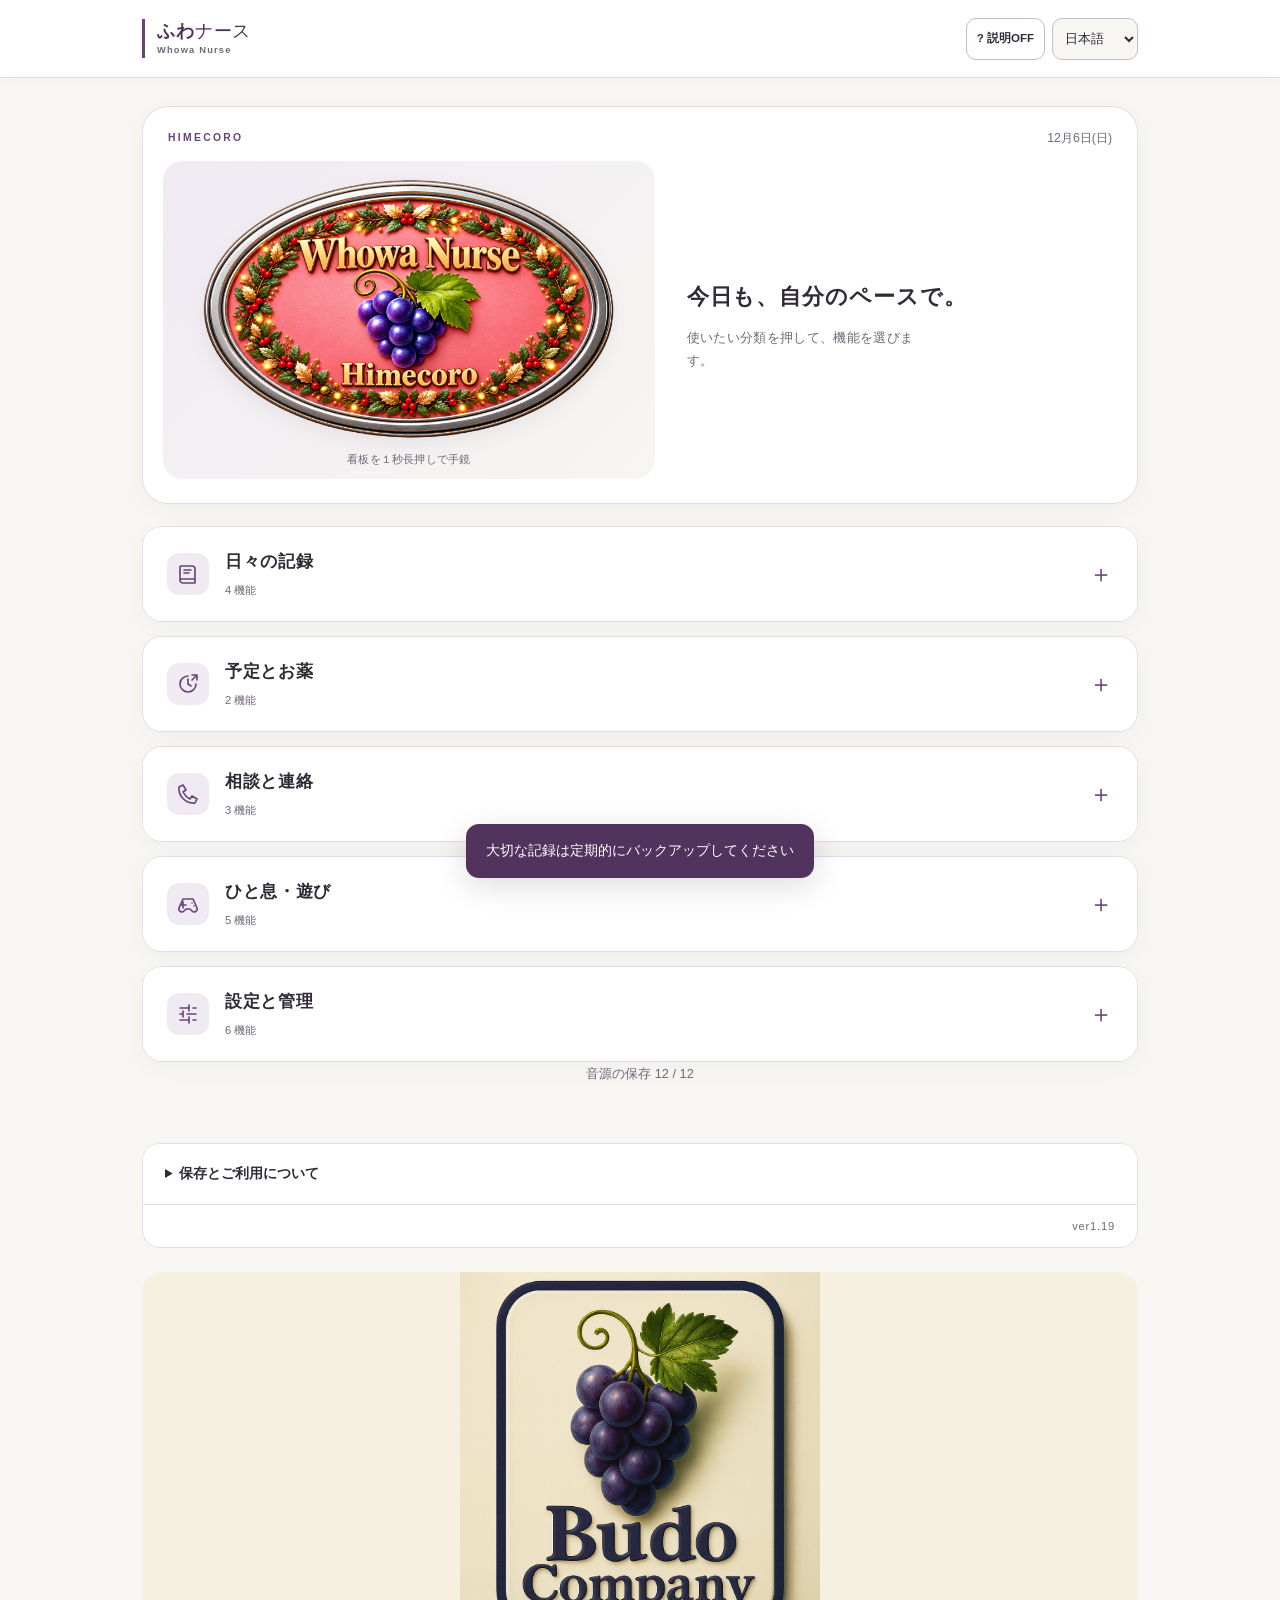
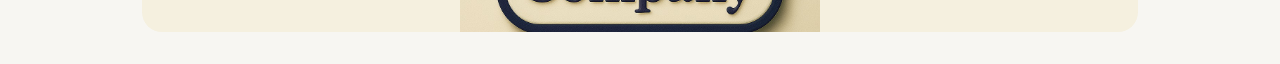
==== commit 2735c427: "Add files via upload" ====
--- a/index.html
+++ b/index.html
@@ -1,4 +1,4 @@
-<!doctype html><html lang="ja"><head><meta charset="utf-8"><meta name="viewport" content="width=device-width,initial-scale=1,viewport-fit=cover"><meta name="description" content="健康記録、写真日記、自然音やゲームをひとつに。自分のペースで使う、ふわナース。"><meta name="robots" content="noindex,nofollow"><meta name="theme-color" content="#684576"><title>ふわナース</title><link rel="stylesheet" href="app-v1.18.css"></head><body><header><button id="homeBtn" data-help="home">⌂ <span data-key="home"></span></button><strong>ふわナース</strong><div class="row nostack" style="flex:0 0 auto"><button id="helpBtn" data-help="help">?</button><select id="lang" aria-label="Language"><option value="ja">日本語</option><option value="en">English</option><option value="fr">Français</option></select></div></header><div id="helpBanner" hidden></div><main id="app"></main><footer class="site-notice" aria-label="ご利用にあたって"><p>このウェブサイトは、女性向けの健康管理サイトです。どなたでも無料でご利用いただけます。</p><p>記録や写真は、ご利用の端末のブラウザ内に保存されます。機種変更の際は、事前にバックアップを保存し、新しい端末で復元してください。自動では引き継がれません。</p><p>ブラウザのデータ削除や端末の故障などで記録が消える場合がありますので、定期的なバックアップをお願いします。新しい端末で記録を確認できるまで、古い端末のデータは消さないでください。</p><p>本サイトは日々の記録を補助するもので、診断・治療を行うものではありません。動作やデータの保存を保証するものではありません。</p><p id="appVersion" style="text-align:right;margin-top:16px">読み込み中…</p></footer><div class="creator-credit" id="creatorCredit"><img src="budo-logo-v1.09.jpg" alt="Budo Company 葡萄のロゴ" width="160" height="160"></div><div class="progress" id="progress"></div><div id="toast" class="toast" role="status" hidden></div><dialog id="modal"></dialog><script>
+<!doctype html><html lang="ja"><head><meta charset="utf-8"><meta name="viewport" content="width=device-width,initial-scale=1,viewport-fit=cover"><meta name="description" content="健康記録、写真日記、自然音やゲームをひとつに。自分のペースで使う、ふわナース。"><meta name="robots" content="noindex,nofollow"><meta name="theme-color" content="#684576"><title>ふわナース</title><link rel="stylesheet" href="app-v1.19.css"></head><body><header><button id="homeBtn" data-help="home">⌂ <span data-key="home"></span></button><strong>ふわナース</strong><div class="row nostack" style="flex:0 0 auto"><button id="helpBtn" data-help="help">?</button><select id="lang" aria-label="Language"><option value="ja">日本語</option><option value="en">English</option><option value="fr">Français</option></select></div></header><div id="helpBanner" hidden></div><main id="app"></main><footer class="site-notice" aria-label="ご利用にあたって"><p>このウェブサイトは、女性向けの健康管理サイトです。どなたでも無料でご利用いただけます。</p><p>記録や写真は、ご利用の端末のブラウザ内に保存されます。機種変更の際は、事前にバックアップを保存し、新しい端末で復元してください。自動では引き継がれません。</p><p>ブラウザのデータ削除や端末の故障などで記録が消える場合がありますので、定期的なバックアップをお願いします。新しい端末で記録を確認できるまで、古い端末のデータは消さないでください。</p><p>本サイトは日々の記録を補助するもので、診断・治療を行うものではありません。動作やデータの保存を保証するものではありません。</p><p id="appVersion" style="text-align:right;margin-top:16px">読み込み中…</p></footer><div class="creator-credit" id="creatorCredit"><img src="budo-logo-v1.09.jpg" alt="Budo Company 葡萄のロゴ" width="160" height="160"></div><div class="progress" id="progress"></div><div id="toast" class="toast" role="status" hidden></div><dialog id="modal"></dialog><script>
 'use strict';
 
-</script><script src="last-call-catalog.js"></script><script src="reasoning-quiz-v1.12.js"></script><script src="word-games-v1.12.js"></script><script src="play-games-v1.15.js"></script><script src="game-aid-v1.18.js"></script><script src="quiz-formats-v1.18.js"></script><script src="app-v1.18.js"></script></body></html>
+</script><script src="last-call-catalog.js"></script><script src="reasoning-quiz-v1.12.js"></script><script src="word-games-v1.12.js"></script><script src="play-games-v1.15.js"></script><script src="game-aid-v1.18.js"></script><script src="quiz-formats-v1.18.js"></script><script src="frame-photos-v1.19.js"></script><script src="app-v1.19.js"></script></body></html>
--- a/app-v1.19.css
+++ b/app-v1.19.css
@@ -0,0 +1,310 @@
+
+:root{--bg:#fff8f3;--panel:#ffffffd9;--ink:#4c302e;--muted:#826b65;--accent:#b84d66;--line:#e5cbb7;--shadow:0 5px 18px #76413b12;--scale:1}*{box-sizing:border-box}body{margin:0;background:radial-gradient(ellipse at top,#f4d9df,transparent 65%),var(--bg);color:var(--ink);font:calc(16px * var(--scale))/1.65 system-ui,-apple-system,sans-serif}body.dark{--bg:#211b21;--panel:#332b34;--ink:#fff0e7;--muted:#cab6b3;--line:#65505b;--accent:#ef9eb1}button,input,select,textarea{font:inherit;color:inherit}button,a,select{touch-action:manipulation}button{cursor:pointer;background:var(--panel);border:1px solid var(--line);border-radius:16px;padding:12px 16px;min-height:48px}button:hover{border-color:var(--accent)}button:disabled{opacity:.45;cursor:default}button.primary{background:var(--accent);color:white;border-color:var(--accent)}button.danger{color:#b52c3e}input,select,textarea{width:100%;background:var(--bg);border:1px solid var(--line);border-radius:12px;padding:11px;margin:5px 0 12px}textarea{min-height:140px;resize:vertical}label{display:block}small,.muted{color:var(--muted)}h1,h2,h3,p{margin:0 0 12px}h1{font:700 1.65em/1.4 Georgia,serif}h2{font-size:1.2em;margin-top:20px}h3{font-size:1.05em}main{max-width:860px;margin:auto;padding:16px 16px 80px}header{position:sticky;top:0;z-index:20;background:var(--bg);border-bottom:1px solid var(--line);padding:9px 15px;display:flex;gap:8px;align-items:center;justify-content:space-between}header button{padding:7px 12px;min-height:42px}header .nostack>*{flex:0 0 auto}header select{width:105px;margin:0;padding:7px;max-width:125px}.row{display:flex;align-items:center;gap:10px;flex-wrap:wrap}.row>*{flex:1}.grid{display:grid;grid-template-columns:repeat(2,minmax(0,1fr));gap:12px}.card{background:var(--panel);border:1px solid var(--line);border-radius:22px;box-shadow:var(--shadow);padding:19px;margin-bottom:15px}.tile{display:flex;gap:12px;align-items:center;text-align:left;min-height:108px;box-shadow:var(--shadow);width:100%;padding:17px}.tile .icon{font-size:30px;flex:0 0 40px}.tile strong{display:block;font-size:1.08em}.tile small{display:block;font-size:.78em;margin-top:4px}.hero{background:linear-gradient(110deg,#ffefdf,var(--panel));border-color:#cda56e}.brand{text-align:center;padding:8px 0 15px}.brand img{width:100%;max-height:245px;object-fit:contain;border-radius:25px;user-select:none;-webkit-touch-callout:none}.chip{display:inline-block;padding:5px 12px;border-radius:20px;background:#b84d6614;font-size:.85em}.choice{display:flex;flex-wrap:wrap;gap:7px;margin-bottom:13px}.choice button{padding:9px 13px}.choice .selected{background:var(--accent);color:white}.photo-grid{display:grid;grid-template-columns:repeat(3,1fr);gap:9px}.photo-grid img{width:100%;height:120px;object-fit:cover;border-radius:12px}.avatar{width:92px;height:92px;border-radius:50%;object-fit:cover;background:#e8dada}.entry{border-bottom:1px solid var(--line);padding:16px 0}.entry:last-child{border:0}.entry .body{white-space:pre-wrap;overflow-wrap:anywhere}.entry img{cursor:zoom-in}.dial{display:flex;align-items:center;gap:8px;margin-bottom:13px}.dial select{margin:0;max-width:190px}.dial button{padding:8px 17px;font-size:1.3em}.dial .check{width:auto;margin:0}.tabs{display:flex;overflow:auto;gap:7px;margin-bottom:14px}.tabs button{white-space:nowrap}.slider{position:relative;background:linear-gradient(100deg,var(--panel),#bddde733);border:1px solid var(--line);border-radius:40px;height:82px;margin-bottom:12px;overflow:hidden;touch-action:pan-y}.slider .track{position:absolute;left:20px;right:25px;top:35px;height:12px;background:#a8cbee;border-radius:15px}.slider .handle{position:absolute;left:5px;top:5px;height:70px;width:70%;border-radius:35px;background:var(--panel);border:2px solid #abcce3;padding:9px 20px;z-index:2;line-height:1.35;user-select:none;-webkit-touch-callout:none;overflow:hidden}.slider .handle strong,.slider .handle small{display:block;overflow:hidden;text-overflow:ellipsis;white-space:nowrap}.slider .end{position:absolute;right:14px;top:19px;font-size:28px}.overlay{position:fixed;inset:0;z-index:80;background:var(--bg);padding:20px;overflow:auto;display:flex;flex-direction:column;align-items:stretch}.overlay .inner{max-width:760px;width:100%;margin:auto}.overlay video{position:absolute;inset:0;width:100%;height:100%;object-fit:contain;transform:scaleX(-1);background:#000}.overlay.frame{background:#090909;color:white;padding:0;touch-action:pan-y}.overlay.frame img{width:100%;height:100%;object-fit:contain;min-height:0;flex:1}.frame .controls{position:absolute;top:14px;left:14px;right:14px;z-index:2;display:flex;gap:10px}.frame .controls button{background:#222b;color:white;border-color:#aaa5}.mirror-note{position:absolute;bottom:20px;left:0;width:100%;text-align:center;color:white;text-shadow:0 1px 5px black;pointer-events:none}.toast{position:fixed;bottom:22px;left:50%;transform:translateX(-50%);z-index:150;background:#49332e;color:white;padding:12px 20px;border-radius:15px;max-width:92%;box-shadow:var(--shadow)}#helpBanner{background:#f3e1a7;color:#3a3025;padding:8px;text-align:center}dialog{border:1px solid var(--line);border-radius:22px;background:var(--bg);color:var(--ink);width:min(94vw,650px);max-height:92vh;padding:24px}dialog::backdrop{background:#24141a80}svg.chart{width:100%;height:auto;min-height:180px;overflow:visible}.legend{display:flex;gap:15px;font-size:.85em}.progress{position:fixed;top:0;left:0;height:4px;background:var(--accent);z-index:200;width:0}.game-board{font-size:1.1em;text-align:center;padding:18px;background:var(--bg);border-radius:18px;white-space:pre-wrap;overflow-wrap:anywhere}.answers{display:grid;gap:10px;margin-top:15px}.answers button{text-align:left}.success{color:#2b8065;font-weight:bold}.error{color:#b52c3e}.board{display:grid;gap:6px;max-width:360px;margin:15px auto}.board button{padding:6px;aspect-ratio:1;min-height:48px;font-size:1.2em}.calendar{display:grid;grid-template-columns:repeat(7,1fr);gap:5px}.calendar button{padding:4px;min-height:58px;border-radius:8px;font-size:.85em}.calendar img{width:100%;height:38px;object-fit:cover}.checkrow{display:flex;gap:10px;align-items:center}.checkrow input{width:auto;margin:0}.badge{font-size:.8em;border-radius:8px;padding:2px 7px;background:#ac627321}.notice{padding:12px;border-left:4px solid var(--accent);background:#b84d660b}.owner-field{padding:12px;border-bottom:1px solid var(--line);overflow-wrap:anywhere}.owner-field:last-child{border:0}a{color:var(--accent)}footer{text-align:center;margin-top:25px;font-size:.8em;color:var(--muted)}.help-page{font-size:1.12em}.help-page p{margin-bottom:20px}.help-page h1{margin:20px 0}.sr{position:absolute;clip:rect(0,0,0,0)}@media(max-width:520px){main{padding:12px 12px 70px}.tile{padding:12px;min-height:104px;gap:7px}.tile .icon{font-size:25px;flex-basis:28px}.tile strong{font-size:.94em}.grid{gap:9px}.card{padding:15px}.brand img{max-height:210px}h1{font-size:1.4em}.row.nostack>*{min-width:0}header{padding:7px}.slider .handle{width:72%}.photo-grid img{height:95px}}body.large{--scale:1.18}
+.help-on{background:#326e60!important;color:white!important;border-color:#326e60!important}#helpBtn{font-size:.76em;white-space:nowrap}.modal-tools{position:sticky;top:-24px;background:var(--bg);z-index:8;display:flex;gap:8px;justify-content:space-between;padding:8px 0}.modal-tools button{font-size:.85em;padding:8px 12px}.modal-tools .help-on{box-shadow:0 0 0 2px #326e6030}#modalHelpNotice{position:relative}.dial-roll{flex:1;text-align:center;font-size:1.8em;font-weight:700;line-height:1.8;background:linear-gradient(var(--bg),var(--panel),var(--bg));border:1px solid var(--line);border-radius:12px;cursor:ns-resize;touch-action:none;user-select:none;min-width:90px}.dial-roll:focus{outline:3px solid var(--accent)}.dial-list{font-size:.82em;margin:0 0 16px}.dial-list summary{cursor:pointer}.dial-list select{max-width:260px}.month-scroll{overflow:auto;max-height:72vh;margin-top:14px;isolation:isolate;border:1px solid var(--line);border-radius:12px}.month-table{border-collapse:separate;border-spacing:0;font-size:.8em;width:max-content;min-width:100%}.month-table th,.month-table td{border-right:1px solid var(--line);border-bottom:1px solid var(--line);text-align:center;min-width:38px;height:39px}.month-table th:first-child{position:sticky;left:0;background:var(--bg);z-index:2;width:150px;min-width:150px;max-width:150px;text-align:left;padding:8px;font-size:.88em}.month-table thead th{position:sticky;top:0;background:var(--bg);z-index:3}.month-table thead th:first-child{z-index:4}.month-table td button{border:0;background:transparent;border-radius:0;width:100%;height:100%;padding:3px;min-height:38px;font-size:1em;white-space:nowrap}.month-table .good{background:#3a9d7d12;color:#267b65}.month-table .mild{background:#dfa8371b;color:#896215}.month-table .strong{background:#c258751f;color:#a13b59}.month-table .aux{background:#758fb414}.month-table .numeric{color:var(--ink)}.fit-month{overflow:auto}.fit-month .month-table{table-layout:fixed;width:100%;font-size:clamp(6px,.9vw,11px)}.fit-month .month-table th,.fit-month .month-table td{min-width:0}.fit-month .month-table th:first-child{width:65px;min-width:65px;font-size:8px}.fit-month .month-table td button{font-size:inherit;padding:0;overflow:hidden;text-overflow:clip}.fit-month .month-table td.numeric button{font-size:.8em}.official-link{display:block;border:1px solid var(--line);border-radius:14px;padding:13px;text-decoration:none;background:var(--panel)}.official-link:focus{outline:2px solid var(--accent)}header strong{white-space:nowrap;font-size:.9em}header .nostack{gap:5px}header select{width:86px!important}@media(max-width:380px){#helpBtn{font-size:.65em;padding:6px}header strong{font-size:.8em}header select{width:72px!important}header button{padding:6px 9px}}
+
+/* Keep the existing palette and silhouettes; emphasize actionable outlines. */
+button:not(:disabled),a.official-link,summary{border:2px solid #b99a8c}button:disabled{border:1px solid var(--line);opacity:.48;cursor:default}.month-table td button:not(:disabled){border:2px solid #b99a8c70;border-radius:5px}.tile:not(:disabled){border-width:2px}.dial-roll{border-width:2px}
+#homeBtn,[data-action="goTop"]{background:#fff0a6!important;color:#58441a!important;border:2px solid #c4a652!important;box-shadow:0 2px 5px #92762a22;font-weight:750}#homeBtn:focus-visible,[data-action="goTop"]:focus-visible{outline:3px solid #806312;outline-offset:3px}
+header{flex-wrap:wrap;gap:6px}header strong{flex:1;text-align:center}#backBtn{font-size:.83em;padding:7px 10px}header>.row{margin-left:auto}header #homeBtn{padding:7px 12px}.help-nav{position:sticky;top:0;display:flex;justify-content:space-between;gap:8px;background:var(--bg);padding:8px 0}.mirror-nav{position:absolute;top:15px;left:15px;right:15px;display:flex;justify-content:space-between;z-index:10}.modal-tools{flex-wrap:wrap}.transfer-simple{font-size:1.12em;line-height:2}details{margin:14px 0}summary{cursor:pointer;padding:10px 12px;border-radius:12px;background:var(--panel)}
+.week-scroll{overflow:auto;max-height:70vh;border:1px solid var(--line);border-radius:12px}.week-table{border-collapse:separate;border-spacing:0;min-width:100%;width:max-content;font-size:.85em}.week-table th,.week-table td{padding:5px;border-bottom:1px solid var(--line);border-right:1px solid var(--line);text-align:center;min-width:60px}.week-table th:first-child{position:sticky;left:0;z-index:2;background:var(--bg);text-align:left;min-width:132px;max-width:170px;overflow-wrap:anywhere}.week-table thead th{position:sticky;top:0;z-index:3;background:var(--bg)}.week-table thead th:first-child{z-index:4}.week-table td button{width:100%;padding:5px;min-height:46px;font-size:1.3em}.dose-taken{background:#dbeee2}.dose-unsure{background:#fff0cb}.dose-skipped{background:#eee7e5}.week-table .dose-taken button,.week-table .dose-unsure button,.week-table .dose-skipped button{color:#423b32}
+.season-canvas{height:clamp(230px,38vh,410px);position:relative;overflow:hidden;border-radius:22px;background:linear-gradient(130deg,var(--season0,#eef1ee),var(--season1,#dce2e5),var(--season2,#f7f5f0));isolation:isolate}.season-shape{position:absolute;width:110%;height:110%;border-radius:44% 56% 60% 40%;filter:blur(24px);opacity:.4;will-change:transform;animation:season-drift 38s ease-in-out infinite alternate;animation-play-state:paused;background:radial-gradient(ellipse,var(--season1,#dce2e5),transparent 66%)}.season-shape.one{left:-45%;top:-35%}.season-shape.two{left:35%;top:10%;animation-delay:-19s;animation-duration:47s;background:radial-gradient(ellipse,var(--season0,#eef1ee),transparent 70%)}.season-shape.three{left:-15%;top:45%;animation-delay:-9s;animation-duration:53s;background:radial-gradient(ellipse,var(--season2,#f7f5f0),transparent 70%)}.moving .season-shape{animation-play-state:running}.season-now{min-height:3em;text-align:center}.sound-grid{display:grid;grid-template-columns:repeat(3,minmax(0,1fr));gap:9px}.sound-choice{padding:10px 6px;font-size:.9em}.sound-choice strong,.sound-choice small{display:block}.sound-choice small{font-size:.8em}.sound-choice[aria-pressed="true"]{background:#e1ebdf;border-color:#597556}.sound-status{text-align:center;font-size:.8em;color:var(--muted)}@keyframes season-drift{from{transform:translate(-8%,-5%) rotate(-8deg) scale(1)}to{transform:translate(12%,9%) rotate(12deg) scale(1.18)}}@media(prefers-reduced-motion:reduce){.season-shape{animation:none!important}}@media(max-width:380px){header strong{display:none}.sound-grid{gap:6px}.sound-choice{font-size:.8em}}
+
+.fit-week .week-table{width:100%;table-layout:fixed}.fit-week .week-table th,.fit-week .week-table td{min-width:0;padding:2px;font-size:.8em}.fit-week .week-table th:first-child{width:85px;min-width:85px;max-width:85px;font-size:.82em}.fit-week .week-table td button{padding:0;min-height:40px;font-size:1.2em;overflow-wrap:anywhere}.fit-week .week-table thead th{font-size:.65em;white-space:nowrap}.fit-week .week-table td{vertical-align:middle}
+
+
+.site-notice{max-width:828px;margin:0 auto 32px;padding:20px;border:2px solid #555;border-radius:14px;background:#fff;color:#000;font-size:1rem;line-height:1.8;overflow-wrap:anywhere}.site-notice p:last-child{margin-bottom:0}@media(max-width:860px){.site-notice{margin:0 12px 24px}}
+.creator-credit{text-align:center;margin:24px auto 0}.creator-credit img{display:block;width:160px;max-width:100%;height:auto;margin:auto;border-radius:8px}
+.dial input{width:130px;text-align:center;font-size:28px;font-weight:700;margin:0}.dial button{min-width:64px;font-size:28px;touch-action:none}.clear-exit .controls{opacity:1!important;flex-wrap:wrap}.clear-exit .controls button:first-child{background:#fff9b5;color:#000;font-size:20px;border:3px solid #333;min-height:56px}.mirror-exit{position:absolute;top:15px;right:15px;z-index:4}.mirror-exit button{background:#fff9b5;color:#000;font-size:20px;border:3px solid #333}.season-canvas{filter:saturate(2.2) brightness(1.08);border:2px solid #77a49b}.season-shape{opacity:.85;filter:blur(9px);background:radial-gradient(ellipse,#f4ce52 10%,var(--season1) 50%,transparent 72%)}.season-shape.two{background:radial-gradient(ellipse,#64c4ab 10%,var(--season0) 55%,transparent 75%)}.season-shape.three{background:radial-gradient(ellipse,#ce95e0 10%,var(--season2) 55%,transparent 75%)}.meal-actions button{margin:5px;background:#e8f6d6;color:#172d16}.meal-drug{display:flex;gap:12px;align-items:center;flex-wrap:wrap;border:2px solid #acc6b5;border-radius:14px;padding:18px;margin:12px 0;font-size:20px}.meal-drug input,.checkrow input{width:26px;height:26px;flex-shrink:0}.colour-games{background:#fff8e2;color:#342947}.colour-games .board button,.colour-games .answers button{background:#e2f4ff;color:#2b2859;border-color:#7c9bd1}.colour-games .board button:nth-child(3n+1),.colour-games .answers button:nth-child(3n+1){background:#ffe1e9}.colour-games .board button:nth-child(3n+2),.colour-games .answers button:nth-child(3n+2){background:#def6ce}.colour-games .board button.primary{background:#ffd052}.game-assist button{background:#ffe88d;color:#302949}button[data-action^="game:"]:nth-child(4n+1){background:#ffe0e8}button[data-action^="game:"]:nth-child(4n+2){background:#e0f1ff}button[data-action^="game:"]:nth-child(4n+3){background:#e1f6d3}button[data-action^="game:"]:nth-child(4n){background:#fff0bc}
+.season-shape{animation-duration:12s}.season-shape.two{animation-duration:15s}.season-shape.three{animation-duration:18s}@media(prefers-reduced-motion:reduce){.season-canvas.motion-enabled .season-shape{animation:season-drift 14s ease-in-out infinite alternate!important}.season-canvas.motion-enabled .season-shape.two{animation-delay:-7s!important}.season-canvas.motion-enabled .season-shape.three{animation-delay:-3s!important}}
+.simple-home{display:grid;gap:12px;margin:20px 0}.simple-home .tile{font-size:1.2em;min-height:80px;background:#fff2cc;border:2px solid #c5a66e}.all-features{margin:20px 0}.all-features>summary{padding:18px;border:2px solid #aabb9c;border-radius:15px;background:#edf6e3;font-size:1.1em;font-weight:bold;cursor:pointer}.all-features .grid{margin-top:16px}.order-row{display:flex;align-items:center;gap:8px;margin:8px 0}.order-row span{flex:1}.order-row button{padding:8px;min-height:44px}.check-item{padding:15px;border-bottom:1px solid var(--line)}.check-item small{display:block}.check-item .checkrow{margin-bottom:10px}.previous-value{color:#777;background:#f7f7f7;font-weight:400}.cover-home105{position:fixed;right:12px;bottom:12px;z-index:75;background:#fff2a9;color:#111;border:3px solid #665b2b;font-weight:bold;box-shadow:0 3px 12px #0003}.save-confirmation{font-size:22px;font-weight:bold;background:#176441;color:white;min-width:240px;text-align:center}body:has(dialog[open])>.cover-home105{display:none}.modal-tools:has([data-action="cover105"]){position:sticky;top:-24px;z-index:10;background:var(--bg)}
+
+body.on-home106 #homeBtn,body.on-home106>.cover-home105{display:none!important}.voice-panel106{background:#fff;border:3px solid #506678;border-radius:16px;padding:16px;color:#17232e}.voice-buttons106{display:grid;grid-template-columns:repeat(3,minmax(0,1fr));gap:8px}.voice-buttons106 button{border:3px solid currentColor;border-radius:10px;min-height:60px;font-weight:800;padding:10px 4px;font-size:1.1em}.voice-record106{background:#b02235!important;color:white!important}.voice-stop106{background:#263445!important;color:white!important}.voice-listen106{background:#1268ad!important;color:white!important}.voice-buttons106 button:disabled{opacity:.35}.record-clock106{font-size:1.65em;font-weight:800;margin:15px 0 4px}#recordMeter106{width:100%;height:22px;accent-color:#b02235}#recordStatus{margin-top:12px;border:2px solid #506678;background:#f0f5fa;padding:12px;border-radius:8px;min-height:70px;font-weight:700}#recordStatus.record-error106{border-color:#b02235;background:#fff0f1;color:#8b1022}#memoSave106{color:var(--ink);font-weight:700;border:2px solid #26805c;padding:12px;margin:15px 0}.memo-close106{width:100%;background:#fff0aa!important;border:3px solid #7c6528;color:#312400!important;font-weight:700}.memo-body106{white-space:pre-wrap}
+
+.brand img{display:block;width:100%;max-width:760px;height:auto;margin:0 auto}.brand{padding:0;background:transparent}.preset-grid108{display:grid;grid-template-columns:repeat(2,minmax(0,1fr));gap:8px}.preset-grid108 button{font-size:1rem;white-space:normal}#entryBody{white-space:pre-wrap}label[hidden]{display:none!important}
+
+.creator-credit{width:100%;max-width:none;margin:0;padding:0;text-align:center}.creator-credit img{display:block;width:100%!important;max-width:none!important;height:auto!important;margin:0}
+.mirror-full109{position:fixed!important;inset:0!important;width:100vw!important;height:100dvh!important;padding:0!important;margin:0!important;background:#000;z-index:10000}.mirror-full109 video{display:block;width:100%!important;height:100%!important;max-width:none!important;max-height:none!important;object-fit:cover!important;transform:scaleX(-1)}.mirror-full109 .mirror-exit{position:absolute;top:max(12px,env(safe-area-inset-top));right:max(12px,env(safe-area-inset-right));z-index:2}
+.lc-start109{display:grid;grid-template-columns:1fr 1fr;gap:12px}.lc-start109 button{font-size:1.2em;min-height:78px}.lc-total109{display:flex;gap:12px;flex-wrap:wrap}.lc-total109 span{flex:1;font-size:1.8em;font-weight:bold;padding:14px;background:#f4e8f8;color:#482c56;border-radius:16px}.lc-total109 small{display:block;font-size:.5em}.lc-confirm109{padding:14px;border:2px solid #8c659d;border-radius:12px;background:#faf1ff;color:#36223d}.lc-chip109{display:flex;flex-wrap:wrap;gap:7px;margin:8px 0 18px}.lc-chip109 button{padding:8px;min-height:42px}.lc-art109{width:min(210px,70vw);aspect-ratio:1;background-image:url('last-call-art-v1.09.png');background-size:300% 200%;background-repeat:no-repeat;margin:8px auto}.lc-chart109{width:100%;height:auto;display:block;background:#fff;color:#302137;border-radius:12px}.lc-cancelled109{opacity:.65}.table-wrap{overflow-x:auto}.lc-choose109 label{font-weight:bold}.lc-choose109 select{min-height:52px}#lcCount109{max-width:160px}.lc-start109 button:disabled{opacity:.45}
+
+dialog.alarm-full110{position:fixed;inset:0;margin:0;width:100vw;max-width:none;height:100vh;height:100dvh;min-height:100dvh;max-height:100dvh;border:0;border-radius:0;padding:max(12px,env(safe-area-inset-top)) max(16px,env(safe-area-inset-right)) max(24px,env(safe-area-inset-bottom)) max(16px,env(safe-area-inset-left));background:var(--bg);overflow-y:auto;overscroll-behavior:contain}dialog.alarm-full110::backdrop{background:var(--bg)}.alarm-full110 .modal-tools{top:0;padding:8px 0;flex-wrap:wrap;background:var(--bg)}.clock-row110{display:flex;gap:12px;align-items:center;max-width:420px}.clock-row110 label{flex:1;min-width:0}.clock-row110 select{font-size:1.3em;min-height:58px;background:var(--bg);border:2px solid var(--accent)}.clock-row110>span{font-size:1.5em}.nav-back110{border:2px solid var(--line);border-radius:14px;min-height:48px;padding:10px 16px;font-weight:600}.lc-how110{background:var(--bg);border:2px solid var(--line);border-radius:18px;padding:18px;margin-bottom:18px}.lc-how110 li,.guide110 li{margin-bottom:12px}.guide110{line-height:1.9}.guide-intro110{padding:16px;border:2px solid var(--line);border-radius:18px;margin-bottom:20px}.guide110 ol,.lc-how110 ol{padding-left:1.5em}.alarm-clock110{padding:16px;border:2px solid var(--line);border-radius:16px;margin-bottom:20px}
+
+.time-dial111{flex:1;min-width:100px;text-align:center}.time-dial111>button{width:100%;padding:5px;min-height:40px}.wheel111{display:flex;flex-direction:column;align-items:center;justify-content:center;min-height:156px;border:2px solid var(--accent);border-radius:15px;touch-action:none;user-select:none;background:var(--bg);cursor:ns-resize}.wheel111 strong{font-size:2.2rem;border-top:1px solid var(--line);border-bottom:1px solid var(--line);width:100%}.wheel-prev111,.wheel-next111{color:var(--muted);font-size:1.1rem;opacity:.6}.wheel111:focus{outline:3px solid var(--accent)}.alarm-status111{padding:16px;border:2px solid var(--line);border-radius:16px;margin-bottom:18px}dialog.game-full111{position:fixed;inset:0;margin:0;width:100vw;max-width:none;height:100vh;height:100dvh;min-height:100dvh;max-height:100dvh;border:0;border-radius:0;padding:max(12px,env(safe-area-inset-top)) max(14px,env(safe-area-inset-right)) max(24px,env(safe-area-inset-bottom)) max(14px,env(safe-area-inset-left));background:var(--bg);overflow-y:auto}dialog.game-full111::backdrop{background:var(--bg)}.game-full111 .modal-tools{top:0;background:var(--bg);flex-wrap:wrap}.game-full111 .board{width:min(90vw,70dvh,720px);max-width:none;margin:20px auto;gap:8px}.game-full111 .board button{font-size:clamp(1.2rem,5vw,2.8rem);min-height:54px}.game-full111 .game-board{font-size:clamp(1.1rem,3.5vw,1.8rem);line-height:1.8;text-align:left;padding:20px}.game-full111 .answers{grid-template-columns:repeat(2,minmax(0,1fr));gap:12px}.game-full111 .answers button{min-height:76px;font-size:1.15rem;overflow-wrap:anywhere}.game-rules111{border:2px solid var(--line);border-radius:15px;padding:12px;margin:14px 0}.game-rules111 h2{margin-top:0}.quiz-courses111{display:grid;gap:16px;grid-template-columns:repeat(auto-fit,minmax(160px,1fr))}.quiz-courses111 button{min-height:90px;font-size:1.2rem}#reasonResult111{margin-top:18px;padding:10px}#reasonResult111:empty{display:none}@media(max-width:400px){.game-full111 .answers{grid-template-columns:1fr}}
+.game-full111 .board>div:not(.row){height:clamp(44px,10vw,100px)!important}.compact-note112{box-sizing:border-box;line-height:1.5;padding:.5em;overflow-y:auto;resize:vertical;font-size:1rem}.word-prompt112{white-space:pre-wrap;overflow-wrap:anywhere}.game-full111 .game-board{font-size:clamp(1.05rem,3.4vw,1.4rem);line-height:1.9;white-space:pre-wrap}.game-full111 .answers button{line-height:1.6;text-align:left}@media(max-width:600px){.game-full111 .answers{grid-template-columns:1fr}}
+
+/* ふわナース — 葡萄色と生成りの共通デザイン */
+:root{
+ --bg:#f7f6f2;--panel:#fff;--ink:#302b36;--muted:#716778;
+ --accent:#684576;--accent-strong:#51335d;--accent-soft:#f0eaf3;
+ --line:#e3dce6;--line-strong:#c8bacf;--sage:#526c5c;--sage-soft:#edf3ee;
+ --shadow:0 6px 24px #38263e08;--radius:22px;--content-width:1040px;
+ --scale:1;color-scheme:light;
+}
+body{background:var(--bg);color:var(--ink);font-family:-apple-system,BlinkMacSystemFont,"Hiragino Kaku Gothic ProN","Yu Gothic UI",Meiryo,sans-serif;font-size:calc(16px * var(--scale));line-height:1.8;-webkit-font-smoothing:antialiased;overflow-wrap:anywhere}
+body.dark{--bg:#211e25;--panel:#2b2630;--ink:#f4edf7;--muted:#c3b7ca;--accent:#d1acdf;--accent-strong:#edcef7;--accent-soft:#3a2e42;--line:#514458;--line-strong:#796483;--sage:#bdd4c3;--sage-soft:#2a3930;--shadow:0 8px 24px #0002;color-scheme:dark}
+[hidden]{display:none!important}
+h1,h2,h3{font-family:inherit;color:var(--ink);font-weight:750;letter-spacing:.025em;overflow-wrap:anywhere}
+h1{font-size:1.55em;line-height:1.5;margin:0 0 14px}
+h2{font-size:1.12em;line-height:1.6;margin:24px 0 12px}
+h3{font-size:1em;line-height:1.6;margin:0 0 12px}
+p{margin:0 0 14px}small{line-height:1.7}strong{font-weight:700}
+main{width:100%;max-width:var(--content-width);padding:28px 22px 44px}
+main>*,.row>*,.grid>*{min-width:0}
+body>header{min-height:78px;padding:12px max(20px,calc((100vw - var(--content-width))/2 + 22px));background:var(--panel);border-bottom:1px solid var(--line);gap:12px;box-shadow:0 2px 14px #39263e04;align-items:center;flex-wrap:wrap}
+body>header .app-wordmark113{display:flex!important;flex:1;flex-direction:column;align-items:flex-start;text-align:left;white-space:nowrap;min-width:100px;line-height:1.3;color:var(--accent-strong);font-size:1.15rem;letter-spacing:.06em;padding-left:12px;border-left:3px solid var(--accent)}
+.app-wordmark113 .wordmark-light113{font-weight:500;letter-spacing:.02em}
+.app-wordmark113 small{font-size:.58rem;font-weight:600;letter-spacing:.13em;line-height:1.7;color:var(--muted)}
+body>header .row{flex-wrap:nowrap;gap:7px}body>header select{width:86px!important;min-height:42px;padding:8px;font-size:.8rem;border-radius:10px;background:var(--bg)}
+button:not(:disabled),a.official-link,summary{border:1px solid var(--line-strong)}
+button{background:var(--panel);border-radius:12px;min-height:48px;padding:12px 17px;font-weight:600;line-height:1.6;box-shadow:none;transition:background-color .15s,border-color .15s,box-shadow .15s}
+button:hover:not(:disabled){background:var(--accent-soft);border-color:var(--accent)}
+button:active:not(:disabled){box-shadow:inset 0 1px 4px #35203e14}
+button:focus-visible,a:focus-visible,summary:focus-visible,input:focus-visible,select:focus-visible,textarea:focus-visible{outline:3px solid var(--accent);outline-offset:3px}
+button:disabled{opacity:.45;border:1px solid var(--line);cursor:default}
+button.primary,button.selected,.choice .selected{background:var(--accent)!important;color:var(--panel)!important;border-color:var(--accent)!important}
+body.dark button.primary,body.dark button.selected,body.dark .choice .selected{color:#281c30!important}
+button.primary:hover:not(:disabled){background:var(--accent-strong)!important}
+button.danger{color:#9c354d;border-color:#ddb8c2;background:var(--panel)}
+body.dark button.danger{color:#ffb5c8;border-color:#885469}
+#homeBtn,[data-action="goTop"],[data-action="cover105"],.memo-close106{background:#faf1dd!important;color:#624b22!important;border:1px solid #d4c096!important;box-shadow:none!important;font-weight:700}
+body.dark #homeBtn,body.dark [data-action="goTop"],body.dark [data-action="cover105"],body.dark .memo-close106{background:#473b27!important;color:#f6e0ad!important;border-color:#8b7954!important}
+header button,#backBtn{min-height:42px;border-radius:10px;font-size:.78rem;padding:8px 11px}
+#helpBtn{width:42px;min-width:42px;font-size:1rem;font-weight:750;padding:6px}
+.help-on{background:var(--sage)!important;color:var(--panel)!important;border-color:var(--sage)!important}
+#helpBanner{background:var(--sage-soft);color:var(--ink);border-bottom:1px solid var(--line);padding:12px 20px;font-size:.85rem}
+input,select,textarea{border:1px solid var(--line-strong);border-radius:11px;background:var(--bg);padding:12px;color:var(--ink);margin:7px 0 18px;line-height:1.6;max-width:100%}
+label{font-size:.94em;font-weight:600}input[type="checkbox"],input[type="radio"]{accent-color:var(--accent)}
+textarea{font-weight:400}.compact-note112{font-size:1rem;line-height:1.5;padding:.5em;resize:vertical}
+.checkrow{gap:12px;font-weight:500}.checkrow input{width:22px;height:22px;flex:none;margin:0}
+.row{gap:12px}.grid{gap:14px}
+.card,.page-surface113,.page-lead113,.all-features113,.all-features-open113,.home-daily113{background:var(--panel);border:1px solid var(--line);border-radius:var(--radius);box-shadow:var(--shadow);padding:24px;margin:0 0 20px}
+.card>:last-child,.page-surface113>:last-child,.hero-caption113>:last-child{margin-bottom:0}
+.card>h2:first-child{margin-top:0}
+.page-lead113{padding:26px 28px;border-top:3px solid var(--accent)}
+.page-lead113 h1{margin-bottom:12px}.page-lead113>p:not(.page-kicker113){font-size:.94em;color:var(--muted)}
+.page-lead113>.row{margin-top:18px}
+.page-kicker113{color:var(--accent)!important;font-size:.7rem!important;letter-spacing:.14em;font-weight:750;margin:0 0 8px!important}
+.page-surface113>h2:first-child{margin-top:0}
+.page-surface113>.grid{margin-top:14px}
+.chip,.badge{background:var(--accent-soft);color:var(--accent-strong);border:1px solid var(--line);border-radius:8px;padding:5px 10px;font-weight:600}
+.notice,.lc-how110,.guide-intro110{background:var(--accent-soft);border:1px solid var(--line);border-left:3px solid var(--accent);border-radius:12px;padding:16px;color:var(--ink)}
+.entry{border-color:var(--line);padding:20px 0}.entry .body{margin-top:12px}
+.entry>.row>strong{font-size:1.02em}.entry small{font-size:.78em}.entry>.row:last-child button{min-height:42px;padding:9px 14px;font-size:.86em}
+.tabs{padding-bottom:5px;gap:8px}.tabs button{border-radius:10px;min-height:44px;font-size:.9em}
+.tabs button.primary{box-shadow:none}
+details{margin:16px 0}summary{background:var(--panel);padding:15px 18px;border-radius:13px;font-weight:650}
+.home-shell113{display:flex;flex-direction:column;gap:22px}
+.home-shell113>section,.home-shell113>details{margin:0}
+.home-hero113{background:var(--panel);border:1px solid var(--line);border-radius:26px;overflow:hidden;box-shadow:var(--shadow)}
+.hero-top113{display:flex;justify-content:space-between;align-items:center;padding:20px 25px 0;gap:16px}
+.personal113{font-size:.65rem;letter-spacing:.22em;font-weight:750;color:var(--accent)}
+.hero-top113 time{font-size:.77rem;font-weight:500;color:var(--muted)}
+.brand.cover-stage113{margin:12px 20px 0;padding:18px 12px 10px;border-radius:20px;background:linear-gradient(135deg,var(--accent-soft),var(--bg));text-align:center;overflow:hidden}
+.brand.cover-stage113 img{display:block;width:100%;max-width:640px!important;max-height:none!important;height:auto;margin:0 auto;border-radius:0;filter:drop-shadow(0 7px 9px #39243e12)}
+.cover-stage113 small{display:block;margin-top:10px;color:var(--muted);font-size:.68rem;letter-spacing:.02em}
+.hero-caption113{padding:24px 26px 26px}
+.hero-caption113 h1{font-size:clamp(1.2rem,3.6vw,1.65rem);letter-spacing:.04em;margin:0 0 8px}
+.hero-caption113 p{font-size:.82rem;color:var(--muted);letter-spacing:.025em}
+.section-head113{display:flex;justify-content:space-between;gap:14px;align-items:baseline;margin:0 0 18px}
+.section-head113 h2{font-size:1.02em;letter-spacing:.06em;margin:0}
+.section-head113>span{font-size:.72rem;color:var(--muted)}
+.daily-grid113{display:grid;grid-template-columns:repeat(3,minmax(0,1fr));gap:12px}
+.feature113{width:100%;display:flex;align-items:center;gap:13px;text-align:left;border:1px solid var(--line)!important;background:var(--panel);padding:16px 15px;min-height:90px;border-radius:14px}
+.feature113:hover:not(:disabled){border-color:var(--accent)!important;background:var(--accent-soft)}
+.feature-icon113{display:grid;place-items:center;width:42px;height:42px;border-radius:12px;flex:0 0 42px;background:var(--accent-soft);color:var(--accent)}
+.feature-icon113 svg,.all-features113 summary svg{width:24px;height:24px;fill:none;stroke:currentColor;stroke-width:1.65;stroke-linecap:round;stroke-linejoin:round}
+.feature-copy113{display:flex;flex-direction:column;gap:5px;min-width:0;flex:1}
+.feature-copy113 strong{font-size:.92em;line-height:1.55;letter-spacing:.015em;font-weight:700}
+.feature-copy113 small{font-size:.7rem;color:var(--muted);line-height:1.65;font-weight:400}
+.feature-arrow113{font-size:1.5rem;line-height:1;color:var(--muted);font-weight:400;flex:0 0 8px}
+.feature-primary113{min-height:150px;align-items:flex-start;flex-wrap:wrap;background:var(--bg);position:relative;padding:18px}
+.feature-primary113 .feature-icon113{width:42px;flex-basis:42px}
+.feature-primary113 .feature-copy113{flex-basis:100%;padding-right:6px}
+.feature-primary113 .feature-arrow113{position:absolute;right:17px;top:29px}
+.feature-primary113 .feature-copy113 strong{font-size:1em}
+.all-features113{padding:0!important;overflow:hidden}
+.all-features113>summary{display:flex;align-items:center;justify-content:space-between;flex-wrap:wrap;gap:8px;border:0;border-radius:0;padding:21px 24px;list-style:none;background:var(--panel)}
+.all-features113>summary::-webkit-details-marker{display:none}
+.all-features113>summary>span{display:flex;align-items:center;gap:12px;color:var(--ink);font-size:1rem}
+.all-features113>summary svg{color:var(--accent);width:22px;height:22px}
+.all-features113>summary:after{content:'＋';font-size:1.1rem;color:var(--accent)}
+.all-features113[open]>summary:after{content:'−'}
+.all-features113>summary>small{font-size:.7rem;font-weight:400;color:var(--muted);margin-left:auto}
+.all-features113[open]>summary{border-bottom:1px solid var(--line)}
+.all-features-body113{padding:22px 24px 24px}.all-features-open113{padding:24px}
+.feature-group113{margin:0 0 26px}.feature-group113:last-child{margin-bottom:0}
+.feature-group113 h3{font-size:.8rem;color:var(--muted);letter-spacing:.08em;margin-bottom:12px}
+.feature-grid113{display:grid;grid-template-columns:repeat(2,minmax(0,1fr));gap:10px}
+.home-shell113>.card[data-help="owner"]{margin-top:0!important}
+.owner-field{padding:15px 0;border-color:var(--line);font-size:.92em}
+.owner-field strong{display:inline-block;margin-right:6px}
+.site-notice{max-width:calc(var(--content-width) - 44px);margin:0 auto 24px;padding:0;background:var(--panel);color:var(--ink);border:1px solid var(--line);border-radius:18px;font-size:.82rem;box-shadow:none;overflow:hidden;text-align:left}
+.site-notice details{margin:0}.site-notice summary{border:0;border-radius:0;background:var(--panel);font-size:.85rem;padding:18px 22px}
+.site-notice details p{margin:0;padding:0 22px 16px;color:var(--muted)}
+.site-notice #appVersion{border-top:1px solid var(--line);padding:11px 22px;margin:0!important;font-size:.7rem;letter-spacing:.07em;color:var(--muted)}
+.creator-credit{max-width:var(--content-width);padding:0 22px 32px;margin:0 auto}
+.creator-credit img{border-radius:20px;max-height:360px;object-fit:contain;background:#f5f0df}
+.photo-grid{gap:12px}.photo-grid img{border:1px solid var(--line);border-radius:12px}
+.official-link{border-radius:13px;padding:16px;background:var(--panel);border-color:var(--line)}
+.order-row,.check-item{padding:12px 0;border-bottom:1px solid var(--line)}
+.order-row button{min-height:42px;font-size:.82em}
+.meal-drug{border:1px solid var(--line);border-radius:14px;padding:18px;font-size:1em;background:var(--panel)}
+.meal-actions button{background:var(--sage-soft);color:var(--ink);border-color:var(--line-strong);border-radius:10px}
+.slider{background:var(--accent-soft);border:1px solid var(--line-strong);border-radius:16px}
+.slider .track{background:var(--line-strong)}.slider .handle{border:1px solid var(--line-strong);border-radius:12px;background:var(--panel)}
+.slider .end{color:var(--accent)}
+dialog{width:min(94vw,740px);border:1px solid var(--line);border-radius:24px;background:var(--panel);padding:24px;color:var(--ink);box-shadow:0 20px 80px #20162525;overscroll-behavior:contain}
+dialog::backdrop{background:#21192780;backdrop-filter:blur(3px)}
+dialog>.modal-tools{background:var(--panel)!important;top:-24px;border-bottom:1px solid var(--line);padding:12px 0 16px;margin-bottom:22px;gap:8px}
+.modal-tools button{font-size:.78rem;border-radius:10px;min-height:42px}
+dialog>h1{border-left:3px solid var(--accent);padding-left:14px;margin:0 0 18px}
+dialog>p:not(.game-board){font-size:.92em}
+dialog.alarm-full110,dialog.game-full111{background:var(--bg);padding:18px max(20px,calc((100vw - var(--content-width))/2 + 22px)) max(32px,env(safe-area-inset-bottom));padding-top:max(18px,env(safe-area-inset-top));overflow-x:hidden}
+dialog.alarm-full110::backdrop,dialog.game-full111::backdrop{background:var(--bg)}
+dialog.alarm-full110>.modal-tools,dialog.game-full111>.modal-tools{top:0;background:var(--bg)!important}
+.alarm-clock110,.alarm-status111,.alarm-presets108,.voice-panel106,.game-rules111,.lc-how110{background:var(--panel);color:var(--ink);border:1px solid var(--line);border-radius:18px;padding:20px;margin:0 0 20px}
+.alarm-presets108>p:first-child{color:var(--muted);font-size:.85em}
+.preset-grid108{gap:10px;margin-bottom:15px}.preset-grid108 button{font-size:.9em;background:var(--bg);min-height:52px;border-radius:11px}
+.clock-row110{max-width:400px;gap:16px}.wheel111{background:var(--bg);border:1px solid var(--line-strong);border-radius:14px}
+.wheel111 strong{border-color:var(--line);background:var(--panel);font-variant-numeric:tabular-nums;color:var(--accent-strong)}
+.time-dial111>button{border-color:transparent;background:transparent;color:var(--accent);min-height:44px;font-size:1.05rem}
+.voice-panel106 h2{font-size:1rem;margin-top:0}
+.voice-buttons106{gap:10px}.voice-buttons106 button{border:1px solid transparent;border-radius:12px;min-height:56px;font-size:.95em;font-weight:700}
+.voice-record106{background:#994158!important;color:#fff!important}.voice-stop106{background:#554b5d!important;color:#fff!important}.voice-listen106{background:#526c5c!important;color:#fff!important}
+#recordMeter106{height:12px;accent-color:var(--accent)}
+#recordStatus{border:1px solid var(--line);border-radius:12px;background:var(--bg);color:var(--ink);font-size:.9em;min-height:0;padding:14px;font-weight:500}
+#recordStatus.record-error106{background:#fff0f3;color:#8c2943;border-color:#ddadb9}
+#memoSave106{border:1px solid var(--line);border-left:3px solid var(--sage);border-radius:12px;background:var(--sage-soft);padding:14px 16px;color:var(--ink);font-size:.9em}
+.record-clock106{font-size:1.4em;color:var(--accent-strong)}
+.lc-start109{gap:14px}.lc-start109 button{border-radius:15px;min-height:76px;font-size:1.05em}
+.lc-total109 span{background:var(--accent-soft);color:var(--accent-strong);border:1px solid var(--line);border-radius:14px;font-variant-numeric:tabular-nums;font-size:1.6em}
+.lc-confirm109{background:var(--sage-soft);color:var(--ink);border:1px solid var(--line);border-radius:14px;padding:18px}
+.lc-chip109 button{border-radius:9px;font-size:.82em;background:var(--bg)}
+.lc-how110 h2{margin-top:0}.lc-how110 li{font-size:.92em}
+.lc-chart109{background:var(--panel);color:var(--ink);border:1px solid var(--line);border-radius:14px}
+.lc-chart109 text{fill:var(--ink)}
+.lc-art109{border-radius:18px;background-color:#f5f0e9}
+.colour-games{background:var(--bg);color:var(--ink)}
+button[data-action^="game:"],.colour-games .answers button,.colour-games .board button{background:var(--panel)!important;color:var(--ink);border-color:var(--line-strong)}
+.grid>button.tile{display:flex;flex-direction:column;align-items:flex-start;justify-content:center;gap:9px;border:1px solid var(--line);border-radius:15px;min-height:108px;background:var(--panel);padding:19px;box-shadow:var(--shadow)}
+.grid>button.tile small{font-size:.65rem;letter-spacing:.09em;color:var(--accent);background:var(--accent-soft);border-radius:6px;padding:2px 7px}
+.grid>button.tile strong{font-size:1em;line-height:1.65}
+.grid>button.tile:hover:not(:disabled){background:var(--accent-soft)!important;border-color:var(--accent)}
+.game-full111 .game-board{background:var(--panel);border:1px solid var(--line);border-radius:20px;padding:24px;font-size:clamp(1.05rem,3.4vw,1.35rem);line-height:2;box-shadow:var(--shadow);margin-bottom:18px}
+.game-full111 .answers{gap:12px;margin:20px 0}
+.game-full111 .answers button{background:var(--panel)!important;color:var(--ink);border:1px solid var(--line-strong);border-radius:14px;padding:17px 20px;min-height:70px;line-height:1.75;font-size:1rem}
+.game-full111 .answers button:hover:not(:disabled){background:var(--accent-soft)!important}
+.game-full111 .board button{background:var(--panel)!important;color:var(--ink);border-radius:14px;border:1px solid var(--line-strong)}
+.game-full111 .board button.primary{background:var(--accent)!important;color:var(--panel)!important}
+.game-rules111{font-size:.9em}.game-rules111 h2{font-size:1em;margin-top:0}
+.game-assist button{background:var(--accent-soft);color:var(--ink);border:1px solid var(--line-strong)}
+#reasonResult111:not(:empty),#gameResult:not(:empty){background:var(--sage-soft);border:1px solid var(--line);border-radius:15px;padding:20px;line-height:1.85;margin-top:20px}
+.quiz-courses111{gap:14px;margin:20px 0}.quiz-courses111 button{border-radius:16px;min-height:84px;font-size:1.05rem}
+.month-scroll,.week-scroll{border-color:var(--line);border-radius:14px}
+.month-table th,.week-table th{background:var(--panel)!important;color:var(--muted)}
+.month-table td button:not(:disabled){border-color:var(--line)!important;border-radius:4px;background:transparent}
+.week-table td button{border-radius:8px;background:transparent}
+.month-table .good{background:var(--sage-soft);color:var(--sage)}
+.month-table .mild{background:#fbf1d8;color:#735a24}.month-table .strong{background:#f6e4ed;color:#923e62}
+.dose-taken{background:var(--sage-soft)}.dose-unsure{background:#fbf1d8}.dose-skipped{background:var(--accent-soft)}
+.dial input{border-color:var(--line-strong);background:var(--panel);border-radius:12px}
+.dial button{border-color:var(--line-strong);background:var(--accent-soft);color:var(--accent-strong);border-radius:10px}
+.dial-roll{border:1px solid var(--line-strong);background:linear-gradient(var(--bg),var(--panel),var(--bg));border-radius:13px;color:var(--accent-strong)}
+.season-canvas{filter:none;border:1px solid var(--line);border-radius:20px}
+.sound-choice{border-radius:12px;background:var(--panel);padding:14px 8px}
+.sound-choice[aria-pressed="true"]{background:var(--sage-soft);border:2px solid var(--sage);color:var(--ink)}
+.sound-choice strong{font-size:.94em}.sound-choice small{color:var(--muted)}
+.season-shape{opacity:.5;filter:blur(18px)}
+.toast{background:var(--accent-strong);color:var(--panel);border-radius:13px;font-size:.9em;box-shadow:0 8px 30px #24162d26;padding:14px 20px}
+.save-confirmation{background:#3e6651;color:#fff;font-size:1.05em}
+.clear-exit .controls button:first-child,.mirror-exit button{background:#faf1dd;color:#624b22;border:1px solid #d4c096;border-radius:12px;font-size:1rem;min-height:48px;box-shadow:0 3px 14px #0003}
+.help-page{font-size:1em}.help-page p{line-height:1.9}.guide110{font-size:1em}
+@media(min-width:780px){.home-hero113{display:grid;grid-template-columns:1.15fr 1fr;align-items:center}.hero-top113{grid-column:1/-1}.cover-stage113{grid-column:1;grid-row:2}.hero-caption113{grid-column:2;grid-row:2;padding-left:12px}.home-hero113 .brand{margin-bottom:24px}.hero-caption113 h1{font-size:1.4rem;line-height:1.8}.hero-caption113 p{max-width:19em}.feature-grid113{grid-template-columns:repeat(2,minmax(0,1fr))}}
+@media(max-width:650px){main{padding:18px 14px 30px}body>header{min-height:69px;padding:10px 14px;gap:8px}.app-wordmark113{font-size:1rem!important}body>header .row{gap:5px}header #homeBtn{padding:8px 9px}.home-shell113{gap:16px}.home-hero113{border-radius:22px}.hero-top113{padding:17px 19px 0}.brand.cover-stage113{margin:12px 12px 0;padding:15px 5px 10px;border-radius:16px}.hero-caption113{padding:20px}.hero-caption113 h1{font-size:1.22rem}.hero-caption113 p{font-size:.76rem}.home-daily113,.all-features-open113{padding:20px 16px}.daily-grid113{grid-template-columns:1fr;gap:10px}.feature-primary113{flex-wrap:nowrap;align-items:center;min-height:90px;padding:16px}.feature-primary113 .feature-copy113{flex-basis:auto}.feature-primary113 .feature-arrow113{position:static}.feature-primary113 .feature-copy113 strong{font-size:.95em}.feature-grid113{grid-template-columns:1fr}.feature-copy113 small{font-size:.72rem}.section-head113{gap:8px;margin-bottom:15px}.section-head113>span{font-size:.65rem}.all-features113>summary{padding:19px 17px}.all-features-body113{padding:20px 16px}.all-features113>summary>small{display:none}.page-lead113,.page-surface113,.card{padding:20px 18px;border-radius:18px;margin-bottom:16px}.page-lead113{padding-top:22px}.page-lead113 h1{font-size:1.35em}.site-notice{max-width:none;margin:0 14px 18px}.creator-credit{padding:0 14px 24px}.creator-credit img{border-radius:16px}.grid{gap:10px}.grid>button.tile{padding:16px;min-height:100px}.grid>button.tile strong{font-size:.9em}.row:not(.nostack)>button{min-width:100px}.modal-tools>button{flex:0 1 auto}dialog{padding:20px 16px;border-radius:20px}dialog>.modal-tools{top:-20px}.game-full111 .game-board{padding:20px 18px}.game-full111 .answers{grid-template-columns:1fr}.game-full111 .answers button{padding:16px;min-height:64px}dialog.alarm-full110,dialog.game-full111{padding-left:max(14px,env(safe-area-inset-left));padding-right:max(14px,env(safe-area-inset-right))}.alarm-clock110,.alarm-status111,.alarm-presets108,.voice-panel106,.game-rules111,.lc-how110{padding:18px 16px;border-radius:16px}.preset-grid108 button{font-size:.82em;padding:12px 8px}.voice-buttons106 button{font-size:.88em;padding:12px 5px}.tile .icon{font-size:1.2rem}.sound-grid{grid-template-columns:repeat(3,minmax(0,1fr))}}
+@media(max-width:380px){body>header{gap:6px;padding-left:10px;padding-right:10px}body>header .app-wordmark113{font-size:.9rem!important;min-width:80px;padding-left:8px}body>header select{width:72px!important;font-size:.72rem}header #homeBtn,#backBtn{font-size:.69rem;padding:7px;min-height:42px}#helpBtn{width:36px;min-width:36px}.feature-icon113{width:38px;flex-basis:38px;height:38px}.hero-caption113 h1{font-size:1.1rem}.hero-top113 time{font-size:.69rem}.feature113{gap:11px}.section-head113>span{display:none}.clock-row110{gap:9px}.time-dial111{min-width:0}}
+@media(prefers-reduced-motion:reduce){*,*::before,*::after{scroll-behavior:auto!important;transition:none!important}.season-shape,.season-canvas.motion-enabled .season-shape,.season-canvas.motion-enabled .season-shape.two,.season-canvas.motion-enabled .season-shape.three{animation:none!important}}
+
+/* 説明ボタンの文字が言語欄へ重ならないよう幅を確保する。 */
+body>header #helpBtn{width:auto;min-width:76px;max-width:none;font-size:.72rem;white-space:nowrap;padding:8px 10px;flex:0 0 auto}
+.startup-error114 details p{font-family:inherit;overflow-wrap:anywhere;font-size:.9em}.startup-error114>p:last-child{margin-top:16px}
+@media(max-width:380px){body>header #helpBtn{min-width:70px;font-size:.67rem;padding:8px}}
+
+.women-switch115{display:grid;grid-template-columns:1fr 1fr;gap:12px;margin:16px 0}.women-switch115 button{font-size:1.05rem;min-height:62px;border-radius:14px}
+.women-month115{margin-bottom:20px;padding:18px;background:var(--bg);border:1px solid var(--line);border-radius:16px}
+.women-month-title115{display:grid;grid-template-columns:48px minmax(0,1fr) 48px;gap:12px;align-items:center;margin-bottom:18px}
+.women-month-title115>div{text-align:center;min-width:0}.women-month-title115 small{display:block;color:var(--muted);font-size:.76rem}.women-month-title115 strong{display:block;font-size:clamp(1.1rem,5vw,1.5rem);white-space:nowrap;font-variant-numeric:tabular-nums;color:var(--accent-strong)}
+.women-month-title115 button{padding:8px;min-width:0;font-size:1.5rem;min-height:48px}
+.women-month-select115{display:grid;grid-template-columns:minmax(0,1fr) minmax(0,1fr);gap:16px}.women-month-select115 label{min-width:0}.women-month-select115 select{width:100%;min-width:0;font-size:1.05rem;margin-bottom:0}
+#womenForm115{max-width:720px}#womenForm115>label{margin-bottom:8px}#womenForm115>button{width:100%;margin-top:12px}#womenDate115{min-width:0;max-width:100%;font-size:1.05rem}#womenError115:empty{display:none}#womenError115{color:#9c354d;font-weight:600}
+.play-board115{max-width:660px;margin:22px auto;overflow-x:auto;padding:3px}.play-grid115{display:grid;grid-template-columns:repeat(var(--play-cols),minmax(0,1fr));gap:7px;margin:16px auto;max-width:580px;width:100%}
+.play-grid115>.play-cell115,.play-tile115{aspect-ratio:1;min-width:0;min-height:44px;border:1px solid var(--line-strong);border-radius:11px;padding:4px;display:flex;align-items:center;justify-content:center;font-size:clamp(1rem,5.5vw,2rem);line-height:1.25;text-align:center;background:var(--panel);color:var(--ink);overflow-wrap:anywhere}
+.play-grid115>.play-cell115:disabled{opacity:.65}.play-grid115>.play-cell115:disabled:empty{background:var(--bg);border-style:dashed;opacity:1}
+.play-grid115 .play-selected115,.play-line-controls115 .play-selected115,.play-vessels115 .play-selected115,.play-color-choices115 .play-selected115{outline:3px solid var(--accent);outline-offset:-3px;background:var(--accent-soft)!important;color:var(--ink)!important}
+.play-grid115>.play-lit115,.play-grid115>.play-filled115{background:var(--accent-soft);color:var(--accent-strong);border-color:var(--accent)}
+.play-grid115>.play-wall115{background:#514653;color:#fff;border-color:#514653;opacity:1}
+.play-grid115>.play-player115{color:var(--accent-strong);background:var(--accent-soft);font-weight:800}
+.play-grid115>.play-goal115{background:var(--sage-soft);border:2px dashed var(--sage)}
+.play-grid115>.play-fixed115:disabled{background:var(--sage-soft);color:var(--sage);border-color:var(--sage);opacity:1}
+.play-grid115>.play-matched115{background:var(--sage-soft);border-color:var(--sage);opacity:1}
+.play-grid115>.play-open115{background:var(--bg);color:var(--muted);opacity:1!important;font-size:clamp(.7rem,2.7vw,1.1rem);letter-spacing:-1px}
+.play-grid115>.play-behind115{opacity:.35}.play-grid115>.play-pipe115{font-family:monospace;font-size:clamp(2.5rem,13vw,4rem);line-height:1;min-height:70px}
+.play-grid115>.play-word115{font-size:1.1rem;aspect-ratio:auto;min-height:64px;padding:12px}
+.play-grid115>.play-frog115{font-size:clamp(.9rem,3.7vw,1.5rem)}
+.play-line-controls115{display:flex;justify-content:center;gap:9px;flex-wrap:wrap;margin:16px 0}.play-line-controls115>button{flex:1;min-width:70px;min-height:48px;font-size:.85rem}
+.play-arrows115{display:grid;grid-template-columns:repeat(3,64px);gap:10px;justify-content:center;margin:22px auto}.play-arrows115 button{font-size:1.6rem;min-height:58px}.play-arrows115 button:first-child{grid-column:2}.play-arrows115 button:nth-child(2){grid-column:1;grid-row:2}.play-arrows115 button:nth-child(3){grid-column:2;grid-row:2}.play-arrows115 button:nth-child(4){grid-column:3;grid-row:2}
+.play-banner115,.play-status115{border:1px solid var(--line);border-radius:14px;padding:16px;background:var(--accent-soft);line-height:1.9}.play-status115{background:var(--panel);max-width:660px;margin:18px auto}.play-status115.success{background:var(--sage-soft);border-color:var(--sage);color:var(--sage)}
+.play-controls115{max-width:660px;margin:18px auto}.play-controls115 button{min-height:50px}.play-reference115{max-width:300px;margin:18px auto}.play-reference115 .play-grid115>span{border:1px solid var(--line);border-radius:6px;text-align:center;padding:6px;font-size:1rem;background:var(--panel)}
+.play-vessels115{display:grid;grid-template-columns:repeat(3,minmax(0,1fr));gap:16px;margin:30px auto;max-width:500px}.play-vessels115>button{padding:12px 5px;min-width:0;border-radius:14px;border:2px solid var(--line-strong)}
+.play-stack115,.play-tower115{display:flex;flex-direction:column;justify-content:flex-end;align-items:center;min-height:150px;gap:8px}.play-stack115>span{height:38px;font-size:1.6rem}.play-tower115{background:linear-gradient(90deg,transparent 48%,var(--line-strong) 48%,var(--line-strong) 52%,transparent 52%);border-bottom:4px solid var(--line-strong)}
+.play-ring115{display:block;height:26px;border-radius:8px;background:var(--accent);color:var(--panel);font-size:.7rem;line-height:26px}.play-ring115.play-size-0{background:transparent;color:var(--line-strong);width:12px}.play-size-1{width:38%}.play-size-2{width:65%}.play-size-3{width:94%}.play-vessels115 small{display:block;font-size:.7rem;margin-top:14px}
+.play-banks115{display:grid;grid-template-columns:1fr 1fr;gap:30px;background:linear-gradient(90deg,transparent 44%,#bfd6df55 44%,#bfd6df55 56%,transparent 56%);padding:16px 0}.play-banks115>section{background:var(--panel);border:1px solid var(--line);border-radius:14px;padding:16px;min-height:180px}.play-banks115 h3{font-size:.86rem}.play-banks115 p{font-size:.95rem;line-height:2.2}
+.play-color-choices115{display:grid;grid-template-columns:repeat(4,minmax(0,1fr));gap:8px}.play-color-choices115 button{padding:10px 4px;min-width:0;font-size:.85rem}
+.play-path-color115-0{background:#e9def1!important}.play-path-color115-1{background:#f6dfe9!important}.play-path-color115-2{background:#dceee1!important}.play-path-color115-3{background:#f5eacb!important}
+body.dark .play-path-color115-0{background:#573b64!important}body.dark .play-path-color115-1{background:#623848!important}body.dark .play-path-color115-2{background:#344e3f!important}body.dark .play-path-color115-3{background:#5c4e2e!important}
+.play-star-wrap115{position:relative;max-width:500px;margin:auto}.play-star-wrap115>.play-grid115{margin:0;position:relative;z-index:1;gap:0;background:transparent}.play-star-wrap115 .play-cell115{border-radius:50%;width:54px;height:54px;min-height:54px;margin:auto;aspect-ratio:1}.play-star-wrap115 .play-grid115>span{aspect-ratio:1}
+.play-constellation115{position:absolute;inset:0;width:100%;height:100%;z-index:0}.play-constellation115 line{stroke:var(--line-strong);stroke-width:4}.play-constellation115 .play-line-used115{stroke:var(--accent);stroke-width:7}
+@media(max-width:380px){.women-month115{padding:12px}.women-month-title115{grid-template-columns:44px minmax(0,1fr) 44px;gap:7px}.women-month-select115{gap:12px}.play-grid115{gap:5px}.play-grid115>.play-cell115,.play-tile115{border-radius:8px;min-height:39px}.play-vessels115{gap:10px}.play-arrows115{grid-template-columns:repeat(3,58px)}.play-star-wrap115 .play-cell115{width:44px;height:44px;min-height:44px}}
+
+.play-grid115.play-pipes115{gap:2px}.play-grid115>.play-pipe115{padding:0;border-radius:6px;overflow:hidden}.play-pipe115 svg{display:block;width:100%;height:100%;stroke:var(--accent);fill:var(--accent);stroke-width:8;stroke-linecap:round}
+
+.diary-dates116{display:grid;grid-template-columns:repeat(2,minmax(0,1fr));gap:16px}.diary-dates116 label,.diary-dates116 input{min-width:0;max-width:100%}
+
+.diary-find116>summary{border:0;padding:0;background:transparent;min-height:36px}.diary-find116[open]>summary{margin-bottom:18px}@media(max-width:560px){.diary-dates116{grid-template-columns:1fr;gap:0}}
+
+.categories117{display:grid;gap:14px}.category117{border:1px solid var(--line);border-radius:20px;background:var(--panel);box-shadow:var(--shadow);overflow:hidden}.category117>h2{margin:0;font-size:1rem}.category-trigger117{display:flex;align-items:center;gap:16px;width:100%;min-height:94px;padding:20px 24px;border:0!important;border-radius:0;background:var(--panel);text-align:left}.category-trigger117:hover{background:var(--accent-soft)}.category-copy117{display:flex;flex-direction:column;gap:5px;flex:1;min-width:0}.category-copy117 strong{font-size:1.08rem;letter-spacing:.04em}.category-copy117 small{font-size:.7rem;font-weight:400;color:var(--muted)}.category-sign117{font-size:1.5rem;font-weight:400;color:var(--accent)}.category-panel117{padding:20px 24px 24px;border-top:1px solid var(--line)}.category117.is-open117 .category-trigger117{background:var(--accent-soft)}#ownerPanel117>.card{margin-bottom:0!important}.category117 [hidden]{display:none!important}@media(max-width:650px){.categories117{gap:12px}.category-trigger117{padding:18px 17px;min-height:86px;gap:14px}.category-copy117 strong{font-size:1rem}.category-panel117{padding:17px 14px 20px}.category117{border-radius:17px}}
+/* v1.18：白紙から記録し、操作の位置を見つけやすくする */
+input::placeholder,textarea::placeholder{color:#776e7c;opacity:1;font-size:.88em;font-weight:400}
+.blank-dial118{display:grid;grid-template-columns:48px minmax(0,1fr) 48px;gap:8px;align-items:center;margin:6px 0}
+.blank-dial118 input{width:100%;min-width:0;max-width:none;background:#faf7fc;border:1.5px solid #b9a9c1;text-align:center;font-size:1.18rem;min-height:52px;color:#322c37}
+.blank-dial118 input:focus{outline:3px solid #cdb5dd;outline-offset:2px;background:#fff}
+.input-example118{font-size:.8rem;color:var(--muted,#706575);margin:4px 0 20px}
+.game-controls118{display:grid;grid-template-columns:repeat(2,minmax(0,1fr));gap:8px;margin:16px 0}
+.game-controls118 button{margin:0;min-height:48px;white-space:normal;line-height:1.4}
+.game-controls118 button:last-child{grid-column:1/-1}
+#gameDemo118[hidden]{display:none!important}
+#gameDemo118{border:2px solid #b7a4c3;margin-top:24px}
+.play-demo-board118{max-width:460px;margin:auto;pointer-events:none}
+.play-demo-board118 button:disabled{opacity:1;color:inherit;filter:none}
+.play-hint118{outline:4px solid #dba736!important;outline-offset:-3px;box-shadow:0 0 0 2px #fff!important}
+.quiz-answer118{margin:18px 0;padding:18px;border-radius:18px;border:1px solid #c7b5d1;background:#f7f0fa}
+.quiz-answer118 h2{margin-top:0;font-size:1.05rem}
+.quiz-short-answer118{font-size:1.3rem;font-weight:700;line-height:1.6;color:#563b64}
+.quiz-answer118 summary{min-height:44px;padding:10px 0;cursor:pointer}
+.quiz-nav118{margin-top:20px;gap:8px}.quiz-nav118 button{min-height:48px}
+.contact-row118{display:grid;grid-template-columns:minmax(0,1fr) auto;align-items:center;gap:8px;margin:12px 0}
+.contact-row118 .slider{margin:0;min-width:0}.contact-row118>button{margin:0;min-width:56px}
+.order-group118{padding:12px 0;border-bottom:1px solid #ded6e2}.order-group118 h3{font-size:1rem}
+.order-group118 .order-row{gap:5px}.order-group118 .order-row span{min-width:0;overflow-wrap:anywhere}
+body.dark .blank-dial118 input{background:#302936;color:#f7f2fa}body.dark .quiz-answer118{background:#302638}body.dark .quiz-short-answer118{color:#e8d4f3}
+/* v1.19 深夜でも眺められる、四季の光粒 */
+.season-canvas.particle-field119{height:clamp(340px,62svh,590px);background:radial-gradient(ellipse at 35% 10%,#25203b 0,#101323 52%,#090d18 100%);border:1px solid #414454;filter:none;overflow:hidden;position:relative;contain:layout paint;--particle0:#f5a3d2;--particle1:#9de0bd;--particle2:#ffceae}
+.season-dot119{display:block;position:absolute;left:var(--x119);top:-8%;width:var(--size119);height:var(--size119);border-radius:50%;background:var(--tone119);opacity:var(--opacity119);box-shadow:0 0 8px 1px var(--tone119);animation:particle-rain119 var(--duration119) linear infinite;animation-delay:var(--delay119);animation-play-state:paused;pointer-events:none}
+.particles-running119 .season-dot119{animation-play-state:running}
+@keyframes particle-rain119{0%{transform:translate3d(-18px,-12px,0)}50%{transform:translate3d(calc(var(--drift119) * .5),34svh,0)}100%{transform:translate3d(var(--drift119),75svh,0)}}
+.particle-caption119{margin-top:12px;text-align:center;font-size:.9em;color:var(--muted)}
+.frame-actions119{display:flex;flex-wrap:wrap;gap:16px;align-items:center;margin:12px 0}.frame-actions119 .checkrow{margin:0}.frame-actions119 input{margin:0}
+.frame-grid119{display:grid;grid-template-columns:repeat(2,minmax(0,1fr));gap:14px}.frame-slot119{min-width:0;padding:12px;background:var(--bg);border:1px solid var(--line);border-radius:16px}.frame-slot119 h2{font-size:.9rem;margin:0 0 10px}.frame-slot119 label{font-size:.85rem}.frame-slot119 input{font-size:.78rem;min-width:0;padding:7px}
+.frame-thumb119{display:block;width:100%;height:190px;padding:0;overflow:hidden;background:#151322;border-radius:12px}.frame-thumb119 img{display:block;width:100%;height:100%;object-fit:contain}.frame-empty119{height:190px;display:grid;place-items:center;color:var(--muted);font-size:.8rem;border:1px dashed var(--line-strong);border-radius:12px;margin-bottom:8px}
+.overlay.frame-viewer119{position:fixed;inset:0;z-index:140;background:#080a11;color:#ece9f2;display:grid;grid-template-rows:auto minmax(0,1fr) auto;padding:env(safe-area-inset-top) 0 env(safe-area-inset-bottom);overflow:hidden}
+.frame-bar119{display:flex;justify-content:space-between;align-items:center;gap:6px;padding:10px;z-index:2;background:#11131e}.frame-bar119 button,.frame-bottom119 button{color:#f2ecf8;background:#282333;border:1px solid #74637d;min-height:48px;font-size:.9rem;padding:9px 12px}.frame-bar119 button:first-child{background:#eee3c8;color:#342c23;border-color:#d1be8d}.frame-bar119 span{white-space:nowrap;font-size:.85rem}.frame-display119{display:grid;place-items:center;overflow:hidden;min-height:0;width:100%}.frame-display119 img{width:100%;height:100%;max-width:100%;max-height:100%;object-fit:contain;min-height:0}.frame-bottom119{padding:9px 12px;background:#11131e}.frame-bottom119 .row{flex-wrap:nowrap;max-width:560px;margin:auto}.frame-bottom119 p{font-size:.77rem;text-align:center;color:#c8bed4;margin:6px 0 0}.frame-bar119 button:focus-visible,.frame-bottom119 button:focus-visible{outline:3px solid #edd99b;outline-offset:2px}
+@media(max-width:400px){.frame-grid119{gap:8px}.frame-slot119{padding:8px}.frame-thumb119,.frame-empty119{height:150px}.frame-bar119 button{padding:8px;font-size:.82rem}}
+@media(prefers-reduced-motion:reduce){.season-dot119{animation:none!important;top:calc(var(--x119) * .7);transform:none}}
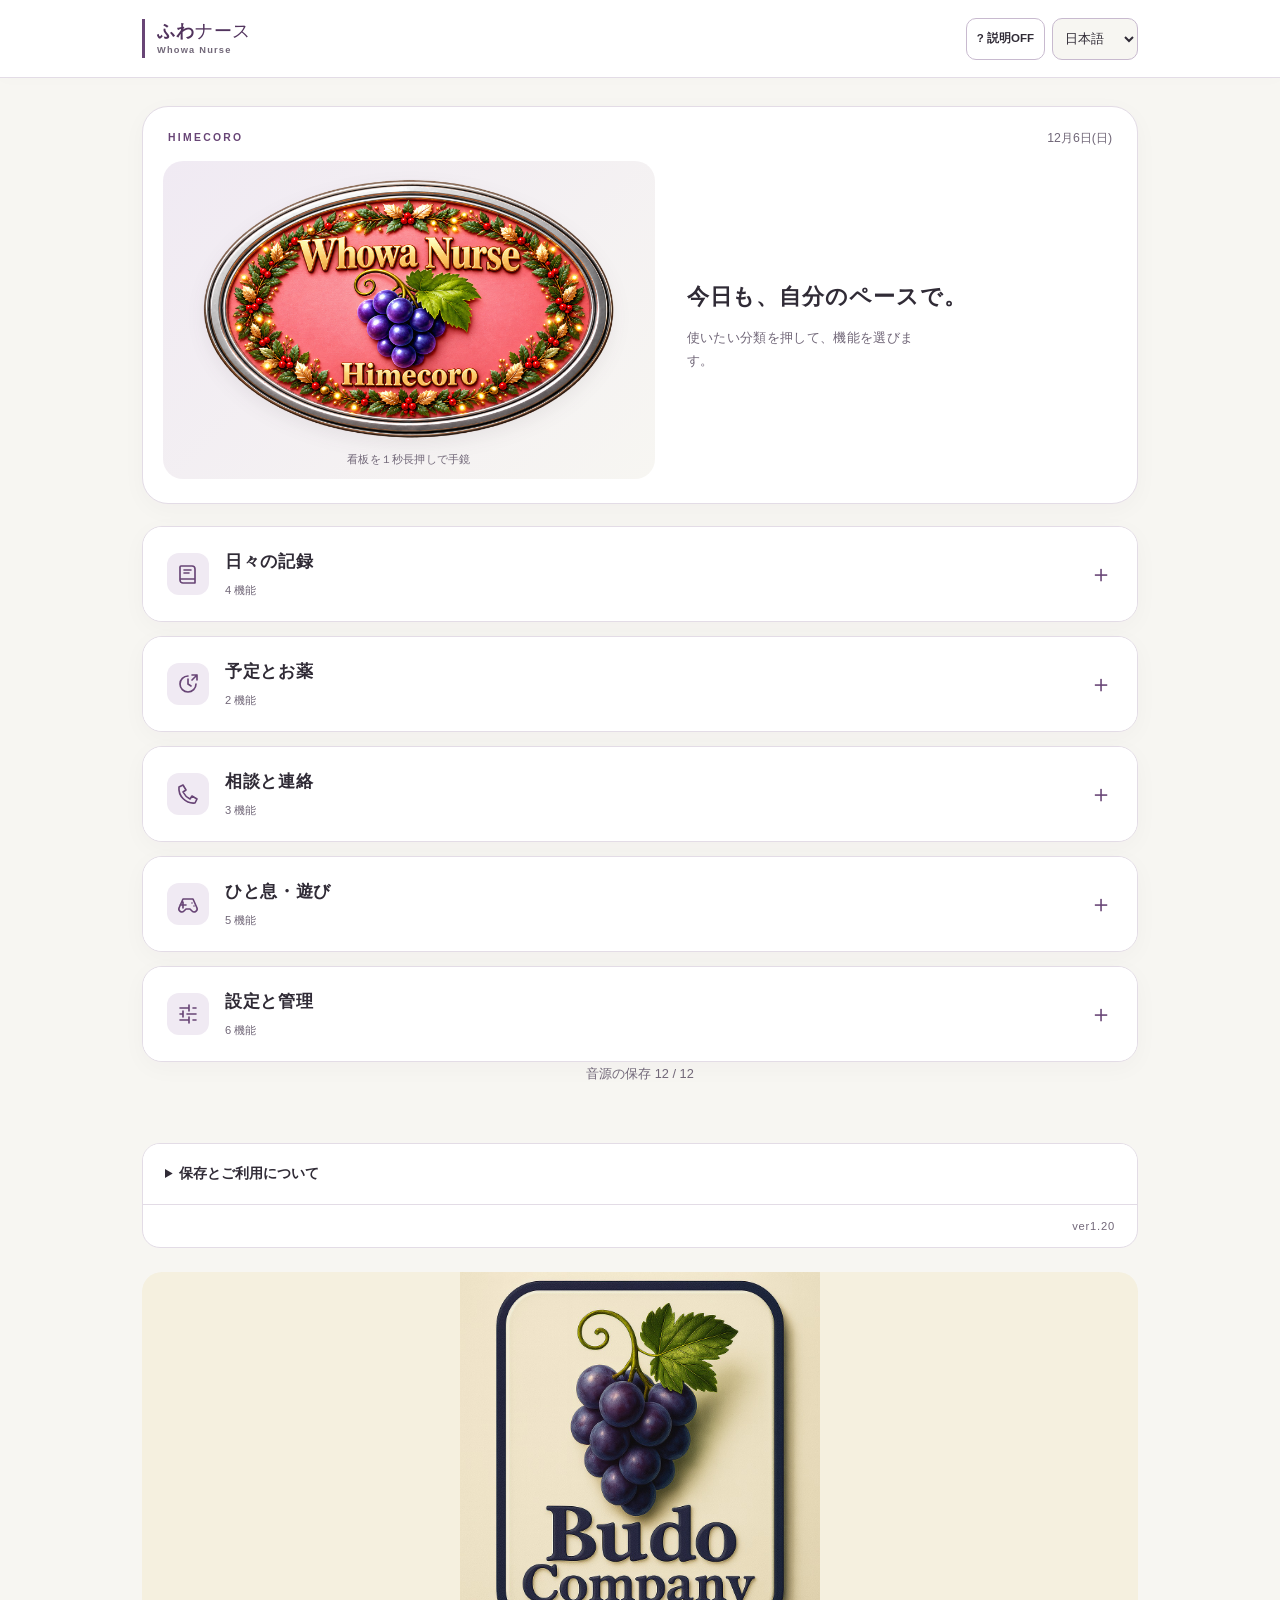
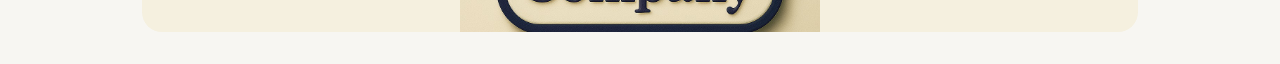
==== commit c5871cbc: "Add files via upload" ====
--- a/index.html
+++ b/index.html
@@ -1,4 +1,4 @@
-<!doctype html><html lang="ja"><head><meta charset="utf-8"><meta name="viewport" content="width=device-width,initial-scale=1,viewport-fit=cover"><meta name="description" content="健康記録、写真日記、自然音やゲームをひとつに。自分のペースで使う、ふわナース。"><meta name="robots" content="noindex,nofollow"><meta name="theme-color" content="#684576"><title>ふわナース</title><link rel="stylesheet" href="app-v1.19.css"></head><body><header><button id="homeBtn" data-help="home">⌂ <span data-key="home"></span></button><strong>ふわナース</strong><div class="row nostack" style="flex:0 0 auto"><button id="helpBtn" data-help="help">?</button><select id="lang" aria-label="Language"><option value="ja">日本語</option><option value="en">English</option><option value="fr">Français</option></select></div></header><div id="helpBanner" hidden></div><main id="app"></main><footer class="site-notice" aria-label="ご利用にあたって"><p>このウェブサイトは、女性向けの健康管理サイトです。どなたでも無料でご利用いただけます。</p><p>記録や写真は、ご利用の端末のブラウザ内に保存されます。機種変更の際は、事前にバックアップを保存し、新しい端末で復元してください。自動では引き継がれません。</p><p>ブラウザのデータ削除や端末の故障などで記録が消える場合がありますので、定期的なバックアップをお願いします。新しい端末で記録を確認できるまで、古い端末のデータは消さないでください。</p><p>本サイトは日々の記録を補助するもので、診断・治療を行うものではありません。動作やデータの保存を保証するものではありません。</p><p id="appVersion" style="text-align:right;margin-top:16px">読み込み中…</p></footer><div class="creator-credit" id="creatorCredit"><img src="budo-logo-v1.09.jpg" alt="Budo Company 葡萄のロゴ" width="160" height="160"></div><div class="progress" id="progress"></div><div id="toast" class="toast" role="status" hidden></div><dialog id="modal"></dialog><script>
+<!doctype html><html lang="ja"><head><meta charset="utf-8"><meta name="viewport" content="width=device-width,initial-scale=1,viewport-fit=cover"><meta name="description" content="健康記録、写真日記、自然音やゲームをひとつに。自分のペースで使う、ふわナース。"><meta name="robots" content="noindex,nofollow"><meta name="theme-color" content="#684576"><title>ふわナース</title><link rel="stylesheet" href="app-v1.20.css"></head><body><header><button id="homeBtn" data-help="home">⌂ <span data-key="home"></span></button><strong>ふわナース</strong><div class="row nostack" style="flex:0 0 auto"><button id="helpBtn" data-help="help">?</button><select id="lang" aria-label="Language"><option value="ja">日本語</option><option value="en">English</option><option value="fr">Français</option></select></div></header><div id="helpBanner" hidden></div><main id="app"></main><footer class="site-notice" aria-label="ご利用にあたって"><p>このウェブサイトは、女性向けの健康管理サイトです。どなたでも無料でご利用いただけます。</p><p>記録や写真は、ご利用の端末のブラウザ内に保存されます。機種変更の際は、事前にバックアップを保存し、新しい端末で復元してください。自動では引き継がれません。</p><p>ブラウザのデータ削除や端末の故障などで記録が消える場合がありますので、定期的なバックアップをお願いします。新しい端末で記録を確認できるまで、古い端末のデータは消さないでください。</p><p>本サイトは日々の記録を補助するもので、診断・治療を行うものではありません。動作やデータの保存を保証するものではありません。</p><p id="appVersion" style="text-align:right;margin-top:16px">読み込み中…</p></footer><div class="creator-credit" id="creatorCredit"><img src="budo-logo-v1.09.jpg" alt="Budo Company 葡萄のロゴ" width="160" height="160"></div><div class="progress" id="progress"></div><div id="toast" class="toast" role="status" hidden></div><dialog id="modal"></dialog><script>
 'use strict';
 
-</script><script src="last-call-catalog.js"></script><script src="reasoning-quiz-v1.12.js"></script><script src="word-games-v1.12.js"></script><script src="play-games-v1.15.js"></script><script src="game-aid-v1.18.js"></script><script src="quiz-formats-v1.18.js"></script><script src="frame-photos-v1.19.js"></script><script src="app-v1.19.js"></script></body></html>
+</script><script src="last-call-catalog.js"></script><script src="reasoning-quiz-v1.12.js"></script><script src="word-games-v1.12.js"></script><script src="play-games-v1.15.js"></script><script src="game-aid-v1.18.js"></script><script src="quiz-formats-v1.18.js"></script><script src="frame-photos-v1.19.js"></script><script src="mini-games-v1.20.js"></script><script src="knowledge-quiz-v1.20.js"></script><script src="app-v1.20.js"></script></body></html>
--- a/app-v1.20.css
+++ b/app-v1.20.css
@@ -0,0 +1,319 @@
+
+:root{--bg:#fff8f3;--panel:#ffffffd9;--ink:#4c302e;--muted:#826b65;--accent:#b84d66;--line:#e5cbb7;--shadow:0 5px 18px #76413b12;--scale:1}*{box-sizing:border-box}body{margin:0;background:radial-gradient(ellipse at top,#f4d9df,transparent 65%),var(--bg);color:var(--ink);font:calc(16px * var(--scale))/1.65 system-ui,-apple-system,sans-serif}body.dark{--bg:#211b21;--panel:#332b34;--ink:#fff0e7;--muted:#cab6b3;--line:#65505b;--accent:#ef9eb1}button,input,select,textarea{font:inherit;color:inherit}button,a,select{touch-action:manipulation}button{cursor:pointer;background:var(--panel);border:1px solid var(--line);border-radius:16px;padding:12px 16px;min-height:48px}button:hover{border-color:var(--accent)}button:disabled{opacity:.45;cursor:default}button.primary{background:var(--accent);color:white;border-color:var(--accent)}button.danger{color:#b52c3e}input,select,textarea{width:100%;background:var(--bg);border:1px solid var(--line);border-radius:12px;padding:11px;margin:5px 0 12px}textarea{min-height:140px;resize:vertical}label{display:block}small,.muted{color:var(--muted)}h1,h2,h3,p{margin:0 0 12px}h1{font:700 1.65em/1.4 Georgia,serif}h2{font-size:1.2em;margin-top:20px}h3{font-size:1.05em}main{max-width:860px;margin:auto;padding:16px 16px 80px}header{position:sticky;top:0;z-index:20;background:var(--bg);border-bottom:1px solid var(--line);padding:9px 15px;display:flex;gap:8px;align-items:center;justify-content:space-between}header button{padding:7px 12px;min-height:42px}header .nostack>*{flex:0 0 auto}header select{width:105px;margin:0;padding:7px;max-width:125px}.row{display:flex;align-items:center;gap:10px;flex-wrap:wrap}.row>*{flex:1}.grid{display:grid;grid-template-columns:repeat(2,minmax(0,1fr));gap:12px}.card{background:var(--panel);border:1px solid var(--line);border-radius:22px;box-shadow:var(--shadow);padding:19px;margin-bottom:15px}.tile{display:flex;gap:12px;align-items:center;text-align:left;min-height:108px;box-shadow:var(--shadow);width:100%;padding:17px}.tile .icon{font-size:30px;flex:0 0 40px}.tile strong{display:block;font-size:1.08em}.tile small{display:block;font-size:.78em;margin-top:4px}.hero{background:linear-gradient(110deg,#ffefdf,var(--panel));border-color:#cda56e}.brand{text-align:center;padding:8px 0 15px}.brand img{width:100%;max-height:245px;object-fit:contain;border-radius:25px;user-select:none;-webkit-touch-callout:none}.chip{display:inline-block;padding:5px 12px;border-radius:20px;background:#b84d6614;font-size:.85em}.choice{display:flex;flex-wrap:wrap;gap:7px;margin-bottom:13px}.choice button{padding:9px 13px}.choice .selected{background:var(--accent);color:white}.photo-grid{display:grid;grid-template-columns:repeat(3,1fr);gap:9px}.photo-grid img{width:100%;height:120px;object-fit:cover;border-radius:12px}.avatar{width:92px;height:92px;border-radius:50%;object-fit:cover;background:#e8dada}.entry{border-bottom:1px solid var(--line);padding:16px 0}.entry:last-child{border:0}.entry .body{white-space:pre-wrap;overflow-wrap:anywhere}.entry img{cursor:zoom-in}.dial{display:flex;align-items:center;gap:8px;margin-bottom:13px}.dial select{margin:0;max-width:190px}.dial button{padding:8px 17px;font-size:1.3em}.dial .check{width:auto;margin:0}.tabs{display:flex;overflow:auto;gap:7px;margin-bottom:14px}.tabs button{white-space:nowrap}.slider{position:relative;background:linear-gradient(100deg,var(--panel),#bddde733);border:1px solid var(--line);border-radius:40px;height:82px;margin-bottom:12px;overflow:hidden;touch-action:pan-y}.slider .track{position:absolute;left:20px;right:25px;top:35px;height:12px;background:#a8cbee;border-radius:15px}.slider .handle{position:absolute;left:5px;top:5px;height:70px;width:70%;border-radius:35px;background:var(--panel);border:2px solid #abcce3;padding:9px 20px;z-index:2;line-height:1.35;user-select:none;-webkit-touch-callout:none;overflow:hidden}.slider .handle strong,.slider .handle small{display:block;overflow:hidden;text-overflow:ellipsis;white-space:nowrap}.slider .end{position:absolute;right:14px;top:19px;font-size:28px}.overlay{position:fixed;inset:0;z-index:80;background:var(--bg);padding:20px;overflow:auto;display:flex;flex-direction:column;align-items:stretch}.overlay .inner{max-width:760px;width:100%;margin:auto}.overlay video{position:absolute;inset:0;width:100%;height:100%;object-fit:contain;transform:scaleX(-1);background:#000}.overlay.frame{background:#090909;color:white;padding:0;touch-action:pan-y}.overlay.frame img{width:100%;height:100%;object-fit:contain;min-height:0;flex:1}.frame .controls{position:absolute;top:14px;left:14px;right:14px;z-index:2;display:flex;gap:10px}.frame .controls button{background:#222b;color:white;border-color:#aaa5}.mirror-note{position:absolute;bottom:20px;left:0;width:100%;text-align:center;color:white;text-shadow:0 1px 5px black;pointer-events:none}.toast{position:fixed;bottom:22px;left:50%;transform:translateX(-50%);z-index:150;background:#49332e;color:white;padding:12px 20px;border-radius:15px;max-width:92%;box-shadow:var(--shadow)}#helpBanner{background:#f3e1a7;color:#3a3025;padding:8px;text-align:center}dialog{border:1px solid var(--line);border-radius:22px;background:var(--bg);color:var(--ink);width:min(94vw,650px);max-height:92vh;padding:24px}dialog::backdrop{background:#24141a80}svg.chart{width:100%;height:auto;min-height:180px;overflow:visible}.legend{display:flex;gap:15px;font-size:.85em}.progress{position:fixed;top:0;left:0;height:4px;background:var(--accent);z-index:200;width:0}.game-board{font-size:1.1em;text-align:center;padding:18px;background:var(--bg);border-radius:18px;white-space:pre-wrap;overflow-wrap:anywhere}.answers{display:grid;gap:10px;margin-top:15px}.answers button{text-align:left}.success{color:#2b8065;font-weight:bold}.error{color:#b52c3e}.board{display:grid;gap:6px;max-width:360px;margin:15px auto}.board button{padding:6px;aspect-ratio:1;min-height:48px;font-size:1.2em}.calendar{display:grid;grid-template-columns:repeat(7,1fr);gap:5px}.calendar button{padding:4px;min-height:58px;border-radius:8px;font-size:.85em}.calendar img{width:100%;height:38px;object-fit:cover}.checkrow{display:flex;gap:10px;align-items:center}.checkrow input{width:auto;margin:0}.badge{font-size:.8em;border-radius:8px;padding:2px 7px;background:#ac627321}.notice{padding:12px;border-left:4px solid var(--accent);background:#b84d660b}.owner-field{padding:12px;border-bottom:1px solid var(--line);overflow-wrap:anywhere}.owner-field:last-child{border:0}a{color:var(--accent)}footer{text-align:center;margin-top:25px;font-size:.8em;color:var(--muted)}.help-page{font-size:1.12em}.help-page p{margin-bottom:20px}.help-page h1{margin:20px 0}.sr{position:absolute;clip:rect(0,0,0,0)}@media(max-width:520px){main{padding:12px 12px 70px}.tile{padding:12px;min-height:104px;gap:7px}.tile .icon{font-size:25px;flex-basis:28px}.tile strong{font-size:.94em}.grid{gap:9px}.card{padding:15px}.brand img{max-height:210px}h1{font-size:1.4em}.row.nostack>*{min-width:0}header{padding:7px}.slider .handle{width:72%}.photo-grid img{height:95px}}body.large{--scale:1.18}
+.help-on{background:#326e60!important;color:white!important;border-color:#326e60!important}#helpBtn{font-size:.76em;white-space:nowrap}.modal-tools{position:sticky;top:-24px;background:var(--bg);z-index:8;display:flex;gap:8px;justify-content:space-between;padding:8px 0}.modal-tools button{font-size:.85em;padding:8px 12px}.modal-tools .help-on{box-shadow:0 0 0 2px #326e6030}#modalHelpNotice{position:relative}.dial-roll{flex:1;text-align:center;font-size:1.8em;font-weight:700;line-height:1.8;background:linear-gradient(var(--bg),var(--panel),var(--bg));border:1px solid var(--line);border-radius:12px;cursor:ns-resize;touch-action:none;user-select:none;min-width:90px}.dial-roll:focus{outline:3px solid var(--accent)}.dial-list{font-size:.82em;margin:0 0 16px}.dial-list summary{cursor:pointer}.dial-list select{max-width:260px}.month-scroll{overflow:auto;max-height:72vh;margin-top:14px;isolation:isolate;border:1px solid var(--line);border-radius:12px}.month-table{border-collapse:separate;border-spacing:0;font-size:.8em;width:max-content;min-width:100%}.month-table th,.month-table td{border-right:1px solid var(--line);border-bottom:1px solid var(--line);text-align:center;min-width:38px;height:39px}.month-table th:first-child{position:sticky;left:0;background:var(--bg);z-index:2;width:150px;min-width:150px;max-width:150px;text-align:left;padding:8px;font-size:.88em}.month-table thead th{position:sticky;top:0;background:var(--bg);z-index:3}.month-table thead th:first-child{z-index:4}.month-table td button{border:0;background:transparent;border-radius:0;width:100%;height:100%;padding:3px;min-height:38px;font-size:1em;white-space:nowrap}.month-table .good{background:#3a9d7d12;color:#267b65}.month-table .mild{background:#dfa8371b;color:#896215}.month-table .strong{background:#c258751f;color:#a13b59}.month-table .aux{background:#758fb414}.month-table .numeric{color:var(--ink)}.fit-month{overflow:auto}.fit-month .month-table{table-layout:fixed;width:100%;font-size:clamp(6px,.9vw,11px)}.fit-month .month-table th,.fit-month .month-table td{min-width:0}.fit-month .month-table th:first-child{width:65px;min-width:65px;font-size:8px}.fit-month .month-table td button{font-size:inherit;padding:0;overflow:hidden;text-overflow:clip}.fit-month .month-table td.numeric button{font-size:.8em}.official-link{display:block;border:1px solid var(--line);border-radius:14px;padding:13px;text-decoration:none;background:var(--panel)}.official-link:focus{outline:2px solid var(--accent)}header strong{white-space:nowrap;font-size:.9em}header .nostack{gap:5px}header select{width:86px!important}@media(max-width:380px){#helpBtn{font-size:.65em;padding:6px}header strong{font-size:.8em}header select{width:72px!important}header button{padding:6px 9px}}
+
+/* Keep the existing palette and silhouettes; emphasize actionable outlines. */
+button:not(:disabled),a.official-link,summary{border:2px solid #b99a8c}button:disabled{border:1px solid var(--line);opacity:.48;cursor:default}.month-table td button:not(:disabled){border:2px solid #b99a8c70;border-radius:5px}.tile:not(:disabled){border-width:2px}.dial-roll{border-width:2px}
+#homeBtn,[data-action="goTop"]{background:#fff0a6!important;color:#58441a!important;border:2px solid #c4a652!important;box-shadow:0 2px 5px #92762a22;font-weight:750}#homeBtn:focus-visible,[data-action="goTop"]:focus-visible{outline:3px solid #806312;outline-offset:3px}
+header{flex-wrap:wrap;gap:6px}header strong{flex:1;text-align:center}#backBtn{font-size:.83em;padding:7px 10px}header>.row{margin-left:auto}header #homeBtn{padding:7px 12px}.help-nav{position:sticky;top:0;display:flex;justify-content:space-between;gap:8px;background:var(--bg);padding:8px 0}.mirror-nav{position:absolute;top:15px;left:15px;right:15px;display:flex;justify-content:space-between;z-index:10}.modal-tools{flex-wrap:wrap}.transfer-simple{font-size:1.12em;line-height:2}details{margin:14px 0}summary{cursor:pointer;padding:10px 12px;border-radius:12px;background:var(--panel)}
+.week-scroll{overflow:auto;max-height:70vh;border:1px solid var(--line);border-radius:12px}.week-table{border-collapse:separate;border-spacing:0;min-width:100%;width:max-content;font-size:.85em}.week-table th,.week-table td{padding:5px;border-bottom:1px solid var(--line);border-right:1px solid var(--line);text-align:center;min-width:60px}.week-table th:first-child{position:sticky;left:0;z-index:2;background:var(--bg);text-align:left;min-width:132px;max-width:170px;overflow-wrap:anywhere}.week-table thead th{position:sticky;top:0;z-index:3;background:var(--bg)}.week-table thead th:first-child{z-index:4}.week-table td button{width:100%;padding:5px;min-height:46px;font-size:1.3em}.dose-taken{background:#dbeee2}.dose-unsure{background:#fff0cb}.dose-skipped{background:#eee7e5}.week-table .dose-taken button,.week-table .dose-unsure button,.week-table .dose-skipped button{color:#423b32}
+.season-canvas{height:clamp(230px,38vh,410px);position:relative;overflow:hidden;border-radius:22px;background:linear-gradient(130deg,var(--season0,#eef1ee),var(--season1,#dce2e5),var(--season2,#f7f5f0));isolation:isolate}.season-shape{position:absolute;width:110%;height:110%;border-radius:44% 56% 60% 40%;filter:blur(24px);opacity:.4;will-change:transform;animation:season-drift 38s ease-in-out infinite alternate;animation-play-state:paused;background:radial-gradient(ellipse,var(--season1,#dce2e5),transparent 66%)}.season-shape.one{left:-45%;top:-35%}.season-shape.two{left:35%;top:10%;animation-delay:-19s;animation-duration:47s;background:radial-gradient(ellipse,var(--season0,#eef1ee),transparent 70%)}.season-shape.three{left:-15%;top:45%;animation-delay:-9s;animation-duration:53s;background:radial-gradient(ellipse,var(--season2,#f7f5f0),transparent 70%)}.moving .season-shape{animation-play-state:running}.season-now{min-height:3em;text-align:center}.sound-grid{display:grid;grid-template-columns:repeat(3,minmax(0,1fr));gap:9px}.sound-choice{padding:10px 6px;font-size:.9em}.sound-choice strong,.sound-choice small{display:block}.sound-choice small{font-size:.8em}.sound-choice[aria-pressed="true"]{background:#e1ebdf;border-color:#597556}.sound-status{text-align:center;font-size:.8em;color:var(--muted)}@keyframes season-drift{from{transform:translate(-8%,-5%) rotate(-8deg) scale(1)}to{transform:translate(12%,9%) rotate(12deg) scale(1.18)}}@media(prefers-reduced-motion:reduce){.season-shape{animation:none!important}}@media(max-width:380px){header strong{display:none}.sound-grid{gap:6px}.sound-choice{font-size:.8em}}
+
+.fit-week .week-table{width:100%;table-layout:fixed}.fit-week .week-table th,.fit-week .week-table td{min-width:0;padding:2px;font-size:.8em}.fit-week .week-table th:first-child{width:85px;min-width:85px;max-width:85px;font-size:.82em}.fit-week .week-table td button{padding:0;min-height:40px;font-size:1.2em;overflow-wrap:anywhere}.fit-week .week-table thead th{font-size:.65em;white-space:nowrap}.fit-week .week-table td{vertical-align:middle}
+
+
+.site-notice{max-width:828px;margin:0 auto 32px;padding:20px;border:2px solid #555;border-radius:14px;background:#fff;color:#000;font-size:1rem;line-height:1.8;overflow-wrap:anywhere}.site-notice p:last-child{margin-bottom:0}@media(max-width:860px){.site-notice{margin:0 12px 24px}}
+.creator-credit{text-align:center;margin:24px auto 0}.creator-credit img{display:block;width:160px;max-width:100%;height:auto;margin:auto;border-radius:8px}
+.dial input{width:130px;text-align:center;font-size:28px;font-weight:700;margin:0}.dial button{min-width:64px;font-size:28px;touch-action:none}.clear-exit .controls{opacity:1!important;flex-wrap:wrap}.clear-exit .controls button:first-child{background:#fff9b5;color:#000;font-size:20px;border:3px solid #333;min-height:56px}.mirror-exit{position:absolute;top:15px;right:15px;z-index:4}.mirror-exit button{background:#fff9b5;color:#000;font-size:20px;border:3px solid #333}.season-canvas{filter:saturate(2.2) brightness(1.08);border:2px solid #77a49b}.season-shape{opacity:.85;filter:blur(9px);background:radial-gradient(ellipse,#f4ce52 10%,var(--season1) 50%,transparent 72%)}.season-shape.two{background:radial-gradient(ellipse,#64c4ab 10%,var(--season0) 55%,transparent 75%)}.season-shape.three{background:radial-gradient(ellipse,#ce95e0 10%,var(--season2) 55%,transparent 75%)}.meal-actions button{margin:5px;background:#e8f6d6;color:#172d16}.meal-drug{display:flex;gap:12px;align-items:center;flex-wrap:wrap;border:2px solid #acc6b5;border-radius:14px;padding:18px;margin:12px 0;font-size:20px}.meal-drug input,.checkrow input{width:26px;height:26px;flex-shrink:0}.colour-games{background:#fff8e2;color:#342947}.colour-games .board button,.colour-games .answers button{background:#e2f4ff;color:#2b2859;border-color:#7c9bd1}.colour-games .board button:nth-child(3n+1),.colour-games .answers button:nth-child(3n+1){background:#ffe1e9}.colour-games .board button:nth-child(3n+2),.colour-games .answers button:nth-child(3n+2){background:#def6ce}.colour-games .board button.primary{background:#ffd052}.game-assist button{background:#ffe88d;color:#302949}button[data-action^="game:"]:nth-child(4n+1){background:#ffe0e8}button[data-action^="game:"]:nth-child(4n+2){background:#e0f1ff}button[data-action^="game:"]:nth-child(4n+3){background:#e1f6d3}button[data-action^="game:"]:nth-child(4n){background:#fff0bc}
+.season-shape{animation-duration:12s}.season-shape.two{animation-duration:15s}.season-shape.three{animation-duration:18s}@media(prefers-reduced-motion:reduce){.season-canvas.motion-enabled .season-shape{animation:season-drift 14s ease-in-out infinite alternate!important}.season-canvas.motion-enabled .season-shape.two{animation-delay:-7s!important}.season-canvas.motion-enabled .season-shape.three{animation-delay:-3s!important}}
+.simple-home{display:grid;gap:12px;margin:20px 0}.simple-home .tile{font-size:1.2em;min-height:80px;background:#fff2cc;border:2px solid #c5a66e}.all-features{margin:20px 0}.all-features>summary{padding:18px;border:2px solid #aabb9c;border-radius:15px;background:#edf6e3;font-size:1.1em;font-weight:bold;cursor:pointer}.all-features .grid{margin-top:16px}.order-row{display:flex;align-items:center;gap:8px;margin:8px 0}.order-row span{flex:1}.order-row button{padding:8px;min-height:44px}.check-item{padding:15px;border-bottom:1px solid var(--line)}.check-item small{display:block}.check-item .checkrow{margin-bottom:10px}.previous-value{color:#777;background:#f7f7f7;font-weight:400}.cover-home105{position:fixed;right:12px;bottom:12px;z-index:75;background:#fff2a9;color:#111;border:3px solid #665b2b;font-weight:bold;box-shadow:0 3px 12px #0003}.save-confirmation{font-size:22px;font-weight:bold;background:#176441;color:white;min-width:240px;text-align:center}body:has(dialog[open])>.cover-home105{display:none}.modal-tools:has([data-action="cover105"]){position:sticky;top:-24px;z-index:10;background:var(--bg)}
+
+body.on-home106 #homeBtn,body.on-home106>.cover-home105{display:none!important}.voice-panel106{background:#fff;border:3px solid #506678;border-radius:16px;padding:16px;color:#17232e}.voice-buttons106{display:grid;grid-template-columns:repeat(3,minmax(0,1fr));gap:8px}.voice-buttons106 button{border:3px solid currentColor;border-radius:10px;min-height:60px;font-weight:800;padding:10px 4px;font-size:1.1em}.voice-record106{background:#b02235!important;color:white!important}.voice-stop106{background:#263445!important;color:white!important}.voice-listen106{background:#1268ad!important;color:white!important}.voice-buttons106 button:disabled{opacity:.35}.record-clock106{font-size:1.65em;font-weight:800;margin:15px 0 4px}#recordMeter106{width:100%;height:22px;accent-color:#b02235}#recordStatus{margin-top:12px;border:2px solid #506678;background:#f0f5fa;padding:12px;border-radius:8px;min-height:70px;font-weight:700}#recordStatus.record-error106{border-color:#b02235;background:#fff0f1;color:#8b1022}#memoSave106{color:var(--ink);font-weight:700;border:2px solid #26805c;padding:12px;margin:15px 0}.memo-close106{width:100%;background:#fff0aa!important;border:3px solid #7c6528;color:#312400!important;font-weight:700}.memo-body106{white-space:pre-wrap}
+
+.brand img{display:block;width:100%;max-width:760px;height:auto;margin:0 auto}.brand{padding:0;background:transparent}.preset-grid108{display:grid;grid-template-columns:repeat(2,minmax(0,1fr));gap:8px}.preset-grid108 button{font-size:1rem;white-space:normal}#entryBody{white-space:pre-wrap}label[hidden]{display:none!important}
+
+.creator-credit{width:100%;max-width:none;margin:0;padding:0;text-align:center}.creator-credit img{display:block;width:100%!important;max-width:none!important;height:auto!important;margin:0}
+.mirror-full109{position:fixed!important;inset:0!important;width:100vw!important;height:100dvh!important;padding:0!important;margin:0!important;background:#000;z-index:10000}.mirror-full109 video{display:block;width:100%!important;height:100%!important;max-width:none!important;max-height:none!important;object-fit:cover!important;transform:scaleX(-1)}.mirror-full109 .mirror-exit{position:absolute;top:max(12px,env(safe-area-inset-top));right:max(12px,env(safe-area-inset-right));z-index:2}
+.lc-start109{display:grid;grid-template-columns:1fr 1fr;gap:12px}.lc-start109 button{font-size:1.2em;min-height:78px}.lc-total109{display:flex;gap:12px;flex-wrap:wrap}.lc-total109 span{flex:1;font-size:1.8em;font-weight:bold;padding:14px;background:#f4e8f8;color:#482c56;border-radius:16px}.lc-total109 small{display:block;font-size:.5em}.lc-confirm109{padding:14px;border:2px solid #8c659d;border-radius:12px;background:#faf1ff;color:#36223d}.lc-chip109{display:flex;flex-wrap:wrap;gap:7px;margin:8px 0 18px}.lc-chip109 button{padding:8px;min-height:42px}.lc-art109{width:min(210px,70vw);aspect-ratio:1;background-image:url('last-call-art-v1.09.png');background-size:300% 200%;background-repeat:no-repeat;margin:8px auto}.lc-chart109{width:100%;height:auto;display:block;background:#fff;color:#302137;border-radius:12px}.lc-cancelled109{opacity:.65}.table-wrap{overflow-x:auto}.lc-choose109 label{font-weight:bold}.lc-choose109 select{min-height:52px}#lcCount109{max-width:160px}.lc-start109 button:disabled{opacity:.45}
+
+dialog.alarm-full110{position:fixed;inset:0;margin:0;width:100vw;max-width:none;height:100vh;height:100dvh;min-height:100dvh;max-height:100dvh;border:0;border-radius:0;padding:max(12px,env(safe-area-inset-top)) max(16px,env(safe-area-inset-right)) max(24px,env(safe-area-inset-bottom)) max(16px,env(safe-area-inset-left));background:var(--bg);overflow-y:auto;overscroll-behavior:contain}dialog.alarm-full110::backdrop{background:var(--bg)}.alarm-full110 .modal-tools{top:0;padding:8px 0;flex-wrap:wrap;background:var(--bg)}.clock-row110{display:flex;gap:12px;align-items:center;max-width:420px}.clock-row110 label{flex:1;min-width:0}.clock-row110 select{font-size:1.3em;min-height:58px;background:var(--bg);border:2px solid var(--accent)}.clock-row110>span{font-size:1.5em}.nav-back110{border:2px solid var(--line);border-radius:14px;min-height:48px;padding:10px 16px;font-weight:600}.lc-how110{background:var(--bg);border:2px solid var(--line);border-radius:18px;padding:18px;margin-bottom:18px}.lc-how110 li,.guide110 li{margin-bottom:12px}.guide110{line-height:1.9}.guide-intro110{padding:16px;border:2px solid var(--line);border-radius:18px;margin-bottom:20px}.guide110 ol,.lc-how110 ol{padding-left:1.5em}.alarm-clock110{padding:16px;border:2px solid var(--line);border-radius:16px;margin-bottom:20px}
+
+.time-dial111{flex:1;min-width:100px;text-align:center}.time-dial111>button{width:100%;padding:5px;min-height:40px}.wheel111{display:flex;flex-direction:column;align-items:center;justify-content:center;min-height:156px;border:2px solid var(--accent);border-radius:15px;touch-action:none;user-select:none;background:var(--bg);cursor:ns-resize}.wheel111 strong{font-size:2.2rem;border-top:1px solid var(--line);border-bottom:1px solid var(--line);width:100%}.wheel-prev111,.wheel-next111{color:var(--muted);font-size:1.1rem;opacity:.6}.wheel111:focus{outline:3px solid var(--accent)}.alarm-status111{padding:16px;border:2px solid var(--line);border-radius:16px;margin-bottom:18px}dialog.game-full111{position:fixed;inset:0;margin:0;width:100vw;max-width:none;height:100vh;height:100dvh;min-height:100dvh;max-height:100dvh;border:0;border-radius:0;padding:max(12px,env(safe-area-inset-top)) max(14px,env(safe-area-inset-right)) max(24px,env(safe-area-inset-bottom)) max(14px,env(safe-area-inset-left));background:var(--bg);overflow-y:auto}dialog.game-full111::backdrop{background:var(--bg)}.game-full111 .modal-tools{top:0;background:var(--bg);flex-wrap:wrap}.game-full111 .board{width:min(90vw,70dvh,720px);max-width:none;margin:20px auto;gap:8px}.game-full111 .board button{font-size:clamp(1.2rem,5vw,2.8rem);min-height:54px}.game-full111 .game-board{font-size:clamp(1.1rem,3.5vw,1.8rem);line-height:1.8;text-align:left;padding:20px}.game-full111 .answers{grid-template-columns:repeat(2,minmax(0,1fr));gap:12px}.game-full111 .answers button{min-height:76px;font-size:1.15rem;overflow-wrap:anywhere}.game-rules111{border:2px solid var(--line);border-radius:15px;padding:12px;margin:14px 0}.game-rules111 h2{margin-top:0}.quiz-courses111{display:grid;gap:16px;grid-template-columns:repeat(auto-fit,minmax(160px,1fr))}.quiz-courses111 button{min-height:90px;font-size:1.2rem}#reasonResult111{margin-top:18px;padding:10px}#reasonResult111:empty{display:none}@media(max-width:400px){.game-full111 .answers{grid-template-columns:1fr}}
+.game-full111 .board>div:not(.row){height:clamp(44px,10vw,100px)!important}.compact-note112{box-sizing:border-box;line-height:1.5;padding:.5em;overflow-y:auto;resize:vertical;font-size:1rem}.word-prompt112{white-space:pre-wrap;overflow-wrap:anywhere}.game-full111 .game-board{font-size:clamp(1.05rem,3.4vw,1.4rem);line-height:1.9;white-space:pre-wrap}.game-full111 .answers button{line-height:1.6;text-align:left}@media(max-width:600px){.game-full111 .answers{grid-template-columns:1fr}}
+
+/* ふわナース — 葡萄色と生成りの共通デザイン */
+:root{
+ --bg:#f7f6f2;--panel:#fff;--ink:#302b36;--muted:#716778;
+ --accent:#684576;--accent-strong:#51335d;--accent-soft:#f0eaf3;
+ --line:#e3dce6;--line-strong:#c8bacf;--sage:#526c5c;--sage-soft:#edf3ee;
+ --shadow:0 6px 24px #38263e08;--radius:22px;--content-width:1040px;
+ --scale:1;color-scheme:light;
+}
+body{background:var(--bg);color:var(--ink);font-family:-apple-system,BlinkMacSystemFont,"Hiragino Kaku Gothic ProN","Yu Gothic UI",Meiryo,sans-serif;font-size:calc(16px * var(--scale));line-height:1.8;-webkit-font-smoothing:antialiased;overflow-wrap:anywhere}
+body.dark{--bg:#211e25;--panel:#2b2630;--ink:#f4edf7;--muted:#c3b7ca;--accent:#d1acdf;--accent-strong:#edcef7;--accent-soft:#3a2e42;--line:#514458;--line-strong:#796483;--sage:#bdd4c3;--sage-soft:#2a3930;--shadow:0 8px 24px #0002;color-scheme:dark}
+[hidden]{display:none!important}
+h1,h2,h3{font-family:inherit;color:var(--ink);font-weight:750;letter-spacing:.025em;overflow-wrap:anywhere}
+h1{font-size:1.55em;line-height:1.5;margin:0 0 14px}
+h2{font-size:1.12em;line-height:1.6;margin:24px 0 12px}
+h3{font-size:1em;line-height:1.6;margin:0 0 12px}
+p{margin:0 0 14px}small{line-height:1.7}strong{font-weight:700}
+main{width:100%;max-width:var(--content-width);padding:28px 22px 44px}
+main>*,.row>*,.grid>*{min-width:0}
+body>header{min-height:78px;padding:12px max(20px,calc((100vw - var(--content-width))/2 + 22px));background:var(--panel);border-bottom:1px solid var(--line);gap:12px;box-shadow:0 2px 14px #39263e04;align-items:center;flex-wrap:wrap}
+body>header .app-wordmark113{display:flex!important;flex:1;flex-direction:column;align-items:flex-start;text-align:left;white-space:nowrap;min-width:100px;line-height:1.3;color:var(--accent-strong);font-size:1.15rem;letter-spacing:.06em;padding-left:12px;border-left:3px solid var(--accent)}
+.app-wordmark113 .wordmark-light113{font-weight:500;letter-spacing:.02em}
+.app-wordmark113 small{font-size:.58rem;font-weight:600;letter-spacing:.13em;line-height:1.7;color:var(--muted)}
+body>header .row{flex-wrap:nowrap;gap:7px}body>header select{width:86px!important;min-height:42px;padding:8px;font-size:.8rem;border-radius:10px;background:var(--bg)}
+button:not(:disabled),a.official-link,summary{border:1px solid var(--line-strong)}
+button{background:var(--panel);border-radius:12px;min-height:48px;padding:12px 17px;font-weight:600;line-height:1.6;box-shadow:none;transition:background-color .15s,border-color .15s,box-shadow .15s}
+button:hover:not(:disabled){background:var(--accent-soft);border-color:var(--accent)}
+button:active:not(:disabled){box-shadow:inset 0 1px 4px #35203e14}
+button:focus-visible,a:focus-visible,summary:focus-visible,input:focus-visible,select:focus-visible,textarea:focus-visible{outline:3px solid var(--accent);outline-offset:3px}
+button:disabled{opacity:.45;border:1px solid var(--line);cursor:default}
+button.primary,button.selected,.choice .selected{background:var(--accent)!important;color:var(--panel)!important;border-color:var(--accent)!important}
+body.dark button.primary,body.dark button.selected,body.dark .choice .selected{color:#281c30!important}
+button.primary:hover:not(:disabled){background:var(--accent-strong)!important}
+button.danger{color:#9c354d;border-color:#ddb8c2;background:var(--panel)}
+body.dark button.danger{color:#ffb5c8;border-color:#885469}
+#homeBtn,[data-action="goTop"],[data-action="cover105"],.memo-close106{background:#faf1dd!important;color:#624b22!important;border:1px solid #d4c096!important;box-shadow:none!important;font-weight:700}
+body.dark #homeBtn,body.dark [data-action="goTop"],body.dark [data-action="cover105"],body.dark .memo-close106{background:#473b27!important;color:#f6e0ad!important;border-color:#8b7954!important}
+header button,#backBtn{min-height:42px;border-radius:10px;font-size:.78rem;padding:8px 11px}
+#helpBtn{width:42px;min-width:42px;font-size:1rem;font-weight:750;padding:6px}
+.help-on{background:var(--sage)!important;color:var(--panel)!important;border-color:var(--sage)!important}
+#helpBanner{background:var(--sage-soft);color:var(--ink);border-bottom:1px solid var(--line);padding:12px 20px;font-size:.85rem}
+input,select,textarea{border:1px solid var(--line-strong);border-radius:11px;background:var(--bg);padding:12px;color:var(--ink);margin:7px 0 18px;line-height:1.6;max-width:100%}
+label{font-size:.94em;font-weight:600}input[type="checkbox"],input[type="radio"]{accent-color:var(--accent)}
+textarea{font-weight:400}.compact-note112{font-size:1rem;line-height:1.5;padding:.5em;resize:vertical}
+.checkrow{gap:12px;font-weight:500}.checkrow input{width:22px;height:22px;flex:none;margin:0}
+.row{gap:12px}.grid{gap:14px}
+.card,.page-surface113,.page-lead113,.all-features113,.all-features-open113,.home-daily113{background:var(--panel);border:1px solid var(--line);border-radius:var(--radius);box-shadow:var(--shadow);padding:24px;margin:0 0 20px}
+.card>:last-child,.page-surface113>:last-child,.hero-caption113>:last-child{margin-bottom:0}
+.card>h2:first-child{margin-top:0}
+.page-lead113{padding:26px 28px;border-top:3px solid var(--accent)}
+.page-lead113 h1{margin-bottom:12px}.page-lead113>p:not(.page-kicker113){font-size:.94em;color:var(--muted)}
+.page-lead113>.row{margin-top:18px}
+.page-kicker113{color:var(--accent)!important;font-size:.7rem!important;letter-spacing:.14em;font-weight:750;margin:0 0 8px!important}
+.page-surface113>h2:first-child{margin-top:0}
+.page-surface113>.grid{margin-top:14px}
+.chip,.badge{background:var(--accent-soft);color:var(--accent-strong);border:1px solid var(--line);border-radius:8px;padding:5px 10px;font-weight:600}
+.notice,.lc-how110,.guide-intro110{background:var(--accent-soft);border:1px solid var(--line);border-left:3px solid var(--accent);border-radius:12px;padding:16px;color:var(--ink)}
+.entry{border-color:var(--line);padding:20px 0}.entry .body{margin-top:12px}
+.entry>.row>strong{font-size:1.02em}.entry small{font-size:.78em}.entry>.row:last-child button{min-height:42px;padding:9px 14px;font-size:.86em}
+.tabs{padding-bottom:5px;gap:8px}.tabs button{border-radius:10px;min-height:44px;font-size:.9em}
+.tabs button.primary{box-shadow:none}
+details{margin:16px 0}summary{background:var(--panel);padding:15px 18px;border-radius:13px;font-weight:650}
+.home-shell113{display:flex;flex-direction:column;gap:22px}
+.home-shell113>section,.home-shell113>details{margin:0}
+.home-hero113{background:var(--panel);border:1px solid var(--line);border-radius:26px;overflow:hidden;box-shadow:var(--shadow)}
+.hero-top113{display:flex;justify-content:space-between;align-items:center;padding:20px 25px 0;gap:16px}
+.personal113{font-size:.65rem;letter-spacing:.22em;font-weight:750;color:var(--accent)}
+.hero-top113 time{font-size:.77rem;font-weight:500;color:var(--muted)}
+.brand.cover-stage113{margin:12px 20px 0;padding:18px 12px 10px;border-radius:20px;background:linear-gradient(135deg,var(--accent-soft),var(--bg));text-align:center;overflow:hidden}
+.brand.cover-stage113 img{display:block;width:100%;max-width:640px!important;max-height:none!important;height:auto;margin:0 auto;border-radius:0;filter:drop-shadow(0 7px 9px #39243e12)}
+.cover-stage113 small{display:block;margin-top:10px;color:var(--muted);font-size:.68rem;letter-spacing:.02em}
+.hero-caption113{padding:24px 26px 26px}
+.hero-caption113 h1{font-size:clamp(1.2rem,3.6vw,1.65rem);letter-spacing:.04em;margin:0 0 8px}
+.hero-caption113 p{font-size:.82rem;color:var(--muted);letter-spacing:.025em}
+.section-head113{display:flex;justify-content:space-between;gap:14px;align-items:baseline;margin:0 0 18px}
+.section-head113 h2{font-size:1.02em;letter-spacing:.06em;margin:0}
+.section-head113>span{font-size:.72rem;color:var(--muted)}
+.daily-grid113{display:grid;grid-template-columns:repeat(3,minmax(0,1fr));gap:12px}
+.feature113{width:100%;display:flex;align-items:center;gap:13px;text-align:left;border:1px solid var(--line)!important;background:var(--panel);padding:16px 15px;min-height:90px;border-radius:14px}
+.feature113:hover:not(:disabled){border-color:var(--accent)!important;background:var(--accent-soft)}
+.feature-icon113{display:grid;place-items:center;width:42px;height:42px;border-radius:12px;flex:0 0 42px;background:var(--accent-soft);color:var(--accent)}
+.feature-icon113 svg,.all-features113 summary svg{width:24px;height:24px;fill:none;stroke:currentColor;stroke-width:1.65;stroke-linecap:round;stroke-linejoin:round}
+.feature-copy113{display:flex;flex-direction:column;gap:5px;min-width:0;flex:1}
+.feature-copy113 strong{font-size:.92em;line-height:1.55;letter-spacing:.015em;font-weight:700}
+.feature-copy113 small{font-size:.7rem;color:var(--muted);line-height:1.65;font-weight:400}
+.feature-arrow113{font-size:1.5rem;line-height:1;color:var(--muted);font-weight:400;flex:0 0 8px}
+.feature-primary113{min-height:150px;align-items:flex-start;flex-wrap:wrap;background:var(--bg);position:relative;padding:18px}
+.feature-primary113 .feature-icon113{width:42px;flex-basis:42px}
+.feature-primary113 .feature-copy113{flex-basis:100%;padding-right:6px}
+.feature-primary113 .feature-arrow113{position:absolute;right:17px;top:29px}
+.feature-primary113 .feature-copy113 strong{font-size:1em}
+.all-features113{padding:0!important;overflow:hidden}
+.all-features113>summary{display:flex;align-items:center;justify-content:space-between;flex-wrap:wrap;gap:8px;border:0;border-radius:0;padding:21px 24px;list-style:none;background:var(--panel)}
+.all-features113>summary::-webkit-details-marker{display:none}
+.all-features113>summary>span{display:flex;align-items:center;gap:12px;color:var(--ink);font-size:1rem}
+.all-features113>summary svg{color:var(--accent);width:22px;height:22px}
+.all-features113>summary:after{content:'＋';font-size:1.1rem;color:var(--accent)}
+.all-features113[open]>summary:after{content:'−'}
+.all-features113>summary>small{font-size:.7rem;font-weight:400;color:var(--muted);margin-left:auto}
+.all-features113[open]>summary{border-bottom:1px solid var(--line)}
+.all-features-body113{padding:22px 24px 24px}.all-features-open113{padding:24px}
+.feature-group113{margin:0 0 26px}.feature-group113:last-child{margin-bottom:0}
+.feature-group113 h3{font-size:.8rem;color:var(--muted);letter-spacing:.08em;margin-bottom:12px}
+.feature-grid113{display:grid;grid-template-columns:repeat(2,minmax(0,1fr));gap:10px}
+.home-shell113>.card[data-help="owner"]{margin-top:0!important}
+.owner-field{padding:15px 0;border-color:var(--line);font-size:.92em}
+.owner-field strong{display:inline-block;margin-right:6px}
+.site-notice{max-width:calc(var(--content-width) - 44px);margin:0 auto 24px;padding:0;background:var(--panel);color:var(--ink);border:1px solid var(--line);border-radius:18px;font-size:.82rem;box-shadow:none;overflow:hidden;text-align:left}
+.site-notice details{margin:0}.site-notice summary{border:0;border-radius:0;background:var(--panel);font-size:.85rem;padding:18px 22px}
+.site-notice details p{margin:0;padding:0 22px 16px;color:var(--muted)}
+.site-notice #appVersion{border-top:1px solid var(--line);padding:11px 22px;margin:0!important;font-size:.7rem;letter-spacing:.07em;color:var(--muted)}
+.creator-credit{max-width:var(--content-width);padding:0 22px 32px;margin:0 auto}
+.creator-credit img{border-radius:20px;max-height:360px;object-fit:contain;background:#f5f0df}
+.photo-grid{gap:12px}.photo-grid img{border:1px solid var(--line);border-radius:12px}
+.official-link{border-radius:13px;padding:16px;background:var(--panel);border-color:var(--line)}
+.order-row,.check-item{padding:12px 0;border-bottom:1px solid var(--line)}
+.order-row button{min-height:42px;font-size:.82em}
+.meal-drug{border:1px solid var(--line);border-radius:14px;padding:18px;font-size:1em;background:var(--panel)}
+.meal-actions button{background:var(--sage-soft);color:var(--ink);border-color:var(--line-strong);border-radius:10px}
+.slider{background:var(--accent-soft);border:1px solid var(--line-strong);border-radius:16px}
+.slider .track{background:var(--line-strong)}.slider .handle{border:1px solid var(--line-strong);border-radius:12px;background:var(--panel)}
+.slider .end{color:var(--accent)}
+dialog{width:min(94vw,740px);border:1px solid var(--line);border-radius:24px;background:var(--panel);padding:24px;color:var(--ink);box-shadow:0 20px 80px #20162525;overscroll-behavior:contain}
+dialog::backdrop{background:#21192780;backdrop-filter:blur(3px)}
+dialog>.modal-tools{background:var(--panel)!important;top:-24px;border-bottom:1px solid var(--line);padding:12px 0 16px;margin-bottom:22px;gap:8px}
+.modal-tools button{font-size:.78rem;border-radius:10px;min-height:42px}
+dialog>h1{border-left:3px solid var(--accent);padding-left:14px;margin:0 0 18px}
+dialog>p:not(.game-board){font-size:.92em}
+dialog.alarm-full110,dialog.game-full111{background:var(--bg);padding:18px max(20px,calc((100vw - var(--content-width))/2 + 22px)) max(32px,env(safe-area-inset-bottom));padding-top:max(18px,env(safe-area-inset-top));overflow-x:hidden}
+dialog.alarm-full110::backdrop,dialog.game-full111::backdrop{background:var(--bg)}
+dialog.alarm-full110>.modal-tools,dialog.game-full111>.modal-tools{top:0;background:var(--bg)!important}
+.alarm-clock110,.alarm-status111,.alarm-presets108,.voice-panel106,.game-rules111,.lc-how110{background:var(--panel);color:var(--ink);border:1px solid var(--line);border-radius:18px;padding:20px;margin:0 0 20px}
+.alarm-presets108>p:first-child{color:var(--muted);font-size:.85em}
+.preset-grid108{gap:10px;margin-bottom:15px}.preset-grid108 button{font-size:.9em;background:var(--bg);min-height:52px;border-radius:11px}
+.clock-row110{max-width:400px;gap:16px}.wheel111{background:var(--bg);border:1px solid var(--line-strong);border-radius:14px}
+.wheel111 strong{border-color:var(--line);background:var(--panel);font-variant-numeric:tabular-nums;color:var(--accent-strong)}
+.time-dial111>button{border-color:transparent;background:transparent;color:var(--accent);min-height:44px;font-size:1.05rem}
+.voice-panel106 h2{font-size:1rem;margin-top:0}
+.voice-buttons106{gap:10px}.voice-buttons106 button{border:1px solid transparent;border-radius:12px;min-height:56px;font-size:.95em;font-weight:700}
+.voice-record106{background:#994158!important;color:#fff!important}.voice-stop106{background:#554b5d!important;color:#fff!important}.voice-listen106{background:#526c5c!important;color:#fff!important}
+#recordMeter106{height:12px;accent-color:var(--accent)}
+#recordStatus{border:1px solid var(--line);border-radius:12px;background:var(--bg);color:var(--ink);font-size:.9em;min-height:0;padding:14px;font-weight:500}
+#recordStatus.record-error106{background:#fff0f3;color:#8c2943;border-color:#ddadb9}
+#memoSave106{border:1px solid var(--line);border-left:3px solid var(--sage);border-radius:12px;background:var(--sage-soft);padding:14px 16px;color:var(--ink);font-size:.9em}
+.record-clock106{font-size:1.4em;color:var(--accent-strong)}
+.lc-start109{gap:14px}.lc-start109 button{border-radius:15px;min-height:76px;font-size:1.05em}
+.lc-total109 span{background:var(--accent-soft);color:var(--accent-strong);border:1px solid var(--line);border-radius:14px;font-variant-numeric:tabular-nums;font-size:1.6em}
+.lc-confirm109{background:var(--sage-soft);color:var(--ink);border:1px solid var(--line);border-radius:14px;padding:18px}
+.lc-chip109 button{border-radius:9px;font-size:.82em;background:var(--bg)}
+.lc-how110 h2{margin-top:0}.lc-how110 li{font-size:.92em}
+.lc-chart109{background:var(--panel);color:var(--ink);border:1px solid var(--line);border-radius:14px}
+.lc-chart109 text{fill:var(--ink)}
+.lc-art109{border-radius:18px;background-color:#f5f0e9}
+.colour-games{background:var(--bg);color:var(--ink)}
+button[data-action^="game:"],.colour-games .answers button,.colour-games .board button{background:var(--panel)!important;color:var(--ink);border-color:var(--line-strong)}
+.grid>button.tile{display:flex;flex-direction:column;align-items:flex-start;justify-content:center;gap:9px;border:1px solid var(--line);border-radius:15px;min-height:108px;background:var(--panel);padding:19px;box-shadow:var(--shadow)}
+.grid>button.tile small{font-size:.65rem;letter-spacing:.09em;color:var(--accent);background:var(--accent-soft);border-radius:6px;padding:2px 7px}
+.grid>button.tile strong{font-size:1em;line-height:1.65}
+.grid>button.tile:hover:not(:disabled){background:var(--accent-soft)!important;border-color:var(--accent)}
+.game-full111 .game-board{background:var(--panel);border:1px solid var(--line);border-radius:20px;padding:24px;font-size:clamp(1.05rem,3.4vw,1.35rem);line-height:2;box-shadow:var(--shadow);margin-bottom:18px}
+.game-full111 .answers{gap:12px;margin:20px 0}
+.game-full111 .answers button{background:var(--panel)!important;color:var(--ink);border:1px solid var(--line-strong);border-radius:14px;padding:17px 20px;min-height:70px;line-height:1.75;font-size:1rem}
+.game-full111 .answers button:hover:not(:disabled){background:var(--accent-soft)!important}
+.game-full111 .board button{background:var(--panel)!important;color:var(--ink);border-radius:14px;border:1px solid var(--line-strong)}
+.game-full111 .board button.primary{background:var(--accent)!important;color:var(--panel)!important}
+.game-rules111{font-size:.9em}.game-rules111 h2{font-size:1em;margin-top:0}
+.game-assist button{background:var(--accent-soft);color:var(--ink);border:1px solid var(--line-strong)}
+#reasonResult111:not(:empty),#gameResult:not(:empty){background:var(--sage-soft);border:1px solid var(--line);border-radius:15px;padding:20px;line-height:1.85;margin-top:20px}
+.quiz-courses111{gap:14px;margin:20px 0}.quiz-courses111 button{border-radius:16px;min-height:84px;font-size:1.05rem}
+.month-scroll,.week-scroll{border-color:var(--line);border-radius:14px}
+.month-table th,.week-table th{background:var(--panel)!important;color:var(--muted)}
+.month-table td button:not(:disabled){border-color:var(--line)!important;border-radius:4px;background:transparent}
+.week-table td button{border-radius:8px;background:transparent}
+.month-table .good{background:var(--sage-soft);color:var(--sage)}
+.month-table .mild{background:#fbf1d8;color:#735a24}.month-table .strong{background:#f6e4ed;color:#923e62}
+.dose-taken{background:var(--sage-soft)}.dose-unsure{background:#fbf1d8}.dose-skipped{background:var(--accent-soft)}
+.dial input{border-color:var(--line-strong);background:var(--panel);border-radius:12px}
+.dial button{border-color:var(--line-strong);background:var(--accent-soft);color:var(--accent-strong);border-radius:10px}
+.dial-roll{border:1px solid var(--line-strong);background:linear-gradient(var(--bg),var(--panel),var(--bg));border-radius:13px;color:var(--accent-strong)}
+.season-canvas{filter:none;border:1px solid var(--line);border-radius:20px}
+.sound-choice{border-radius:12px;background:var(--panel);padding:14px 8px}
+.sound-choice[aria-pressed="true"]{background:var(--sage-soft);border:2px solid var(--sage);color:var(--ink)}
+.sound-choice strong{font-size:.94em}.sound-choice small{color:var(--muted)}
+.season-shape{opacity:.5;filter:blur(18px)}
+.toast{background:var(--accent-strong);color:var(--panel);border-radius:13px;font-size:.9em;box-shadow:0 8px 30px #24162d26;padding:14px 20px}
+.save-confirmation{background:#3e6651;color:#fff;font-size:1.05em}
+.clear-exit .controls button:first-child,.mirror-exit button{background:#faf1dd;color:#624b22;border:1px solid #d4c096;border-radius:12px;font-size:1rem;min-height:48px;box-shadow:0 3px 14px #0003}
+.help-page{font-size:1em}.help-page p{line-height:1.9}.guide110{font-size:1em}
+@media(min-width:780px){.home-hero113{display:grid;grid-template-columns:1.15fr 1fr;align-items:center}.hero-top113{grid-column:1/-1}.cover-stage113{grid-column:1;grid-row:2}.hero-caption113{grid-column:2;grid-row:2;padding-left:12px}.home-hero113 .brand{margin-bottom:24px}.hero-caption113 h1{font-size:1.4rem;line-height:1.8}.hero-caption113 p{max-width:19em}.feature-grid113{grid-template-columns:repeat(2,minmax(0,1fr))}}
+@media(max-width:650px){main{padding:18px 14px 30px}body>header{min-height:69px;padding:10px 14px;gap:8px}.app-wordmark113{font-size:1rem!important}body>header .row{gap:5px}header #homeBtn{padding:8px 9px}.home-shell113{gap:16px}.home-hero113{border-radius:22px}.hero-top113{padding:17px 19px 0}.brand.cover-stage113{margin:12px 12px 0;padding:15px 5px 10px;border-radius:16px}.hero-caption113{padding:20px}.hero-caption113 h1{font-size:1.22rem}.hero-caption113 p{font-size:.76rem}.home-daily113,.all-features-open113{padding:20px 16px}.daily-grid113{grid-template-columns:1fr;gap:10px}.feature-primary113{flex-wrap:nowrap;align-items:center;min-height:90px;padding:16px}.feature-primary113 .feature-copy113{flex-basis:auto}.feature-primary113 .feature-arrow113{position:static}.feature-primary113 .feature-copy113 strong{font-size:.95em}.feature-grid113{grid-template-columns:1fr}.feature-copy113 small{font-size:.72rem}.section-head113{gap:8px;margin-bottom:15px}.section-head113>span{font-size:.65rem}.all-features113>summary{padding:19px 17px}.all-features-body113{padding:20px 16px}.all-features113>summary>small{display:none}.page-lead113,.page-surface113,.card{padding:20px 18px;border-radius:18px;margin-bottom:16px}.page-lead113{padding-top:22px}.page-lead113 h1{font-size:1.35em}.site-notice{max-width:none;margin:0 14px 18px}.creator-credit{padding:0 14px 24px}.creator-credit img{border-radius:16px}.grid{gap:10px}.grid>button.tile{padding:16px;min-height:100px}.grid>button.tile strong{font-size:.9em}.row:not(.nostack)>button{min-width:100px}.modal-tools>button{flex:0 1 auto}dialog{padding:20px 16px;border-radius:20px}dialog>.modal-tools{top:-20px}.game-full111 .game-board{padding:20px 18px}.game-full111 .answers{grid-template-columns:1fr}.game-full111 .answers button{padding:16px;min-height:64px}dialog.alarm-full110,dialog.game-full111{padding-left:max(14px,env(safe-area-inset-left));padding-right:max(14px,env(safe-area-inset-right))}.alarm-clock110,.alarm-status111,.alarm-presets108,.voice-panel106,.game-rules111,.lc-how110{padding:18px 16px;border-radius:16px}.preset-grid108 button{font-size:.82em;padding:12px 8px}.voice-buttons106 button{font-size:.88em;padding:12px 5px}.tile .icon{font-size:1.2rem}.sound-grid{grid-template-columns:repeat(3,minmax(0,1fr))}}
+@media(max-width:380px){body>header{gap:6px;padding-left:10px;padding-right:10px}body>header .app-wordmark113{font-size:.9rem!important;min-width:80px;padding-left:8px}body>header select{width:72px!important;font-size:.72rem}header #homeBtn,#backBtn{font-size:.69rem;padding:7px;min-height:42px}#helpBtn{width:36px;min-width:36px}.feature-icon113{width:38px;flex-basis:38px;height:38px}.hero-caption113 h1{font-size:1.1rem}.hero-top113 time{font-size:.69rem}.feature113{gap:11px}.section-head113>span{display:none}.clock-row110{gap:9px}.time-dial111{min-width:0}}
+@media(prefers-reduced-motion:reduce){*,*::before,*::after{scroll-behavior:auto!important;transition:none!important}.season-shape,.season-canvas.motion-enabled .season-shape,.season-canvas.motion-enabled .season-shape.two,.season-canvas.motion-enabled .season-shape.three{animation:none!important}}
+
+/* 説明ボタンの文字が言語欄へ重ならないよう幅を確保する。 */
+body>header #helpBtn{width:auto;min-width:76px;max-width:none;font-size:.72rem;white-space:nowrap;padding:8px 10px;flex:0 0 auto}
+.startup-error114 details p{font-family:inherit;overflow-wrap:anywhere;font-size:.9em}.startup-error114>p:last-child{margin-top:16px}
+@media(max-width:380px){body>header #helpBtn{min-width:70px;font-size:.67rem;padding:8px}}
+
+.women-switch115{display:grid;grid-template-columns:1fr 1fr;gap:12px;margin:16px 0}.women-switch115 button{font-size:1.05rem;min-height:62px;border-radius:14px}
+.women-month115{margin-bottom:20px;padding:18px;background:var(--bg);border:1px solid var(--line);border-radius:16px}
+.women-month-title115{display:grid;grid-template-columns:48px minmax(0,1fr) 48px;gap:12px;align-items:center;margin-bottom:18px}
+.women-month-title115>div{text-align:center;min-width:0}.women-month-title115 small{display:block;color:var(--muted);font-size:.76rem}.women-month-title115 strong{display:block;font-size:clamp(1.1rem,5vw,1.5rem);white-space:nowrap;font-variant-numeric:tabular-nums;color:var(--accent-strong)}
+.women-month-title115 button{padding:8px;min-width:0;font-size:1.5rem;min-height:48px}
+.women-month-select115{display:grid;grid-template-columns:minmax(0,1fr) minmax(0,1fr);gap:16px}.women-month-select115 label{min-width:0}.women-month-select115 select{width:100%;min-width:0;font-size:1.05rem;margin-bottom:0}
+#womenForm115{max-width:720px}#womenForm115>label{margin-bottom:8px}#womenForm115>button{width:100%;margin-top:12px}#womenDate115{min-width:0;max-width:100%;font-size:1.05rem}#womenError115:empty{display:none}#womenError115{color:#9c354d;font-weight:600}
+.play-board115{max-width:660px;margin:22px auto;overflow-x:auto;padding:3px}.play-grid115{display:grid;grid-template-columns:repeat(var(--play-cols),minmax(0,1fr));gap:7px;margin:16px auto;max-width:580px;width:100%}
+.play-grid115>.play-cell115,.play-tile115{aspect-ratio:1;min-width:0;min-height:44px;border:1px solid var(--line-strong);border-radius:11px;padding:4px;display:flex;align-items:center;justify-content:center;font-size:clamp(1rem,5.5vw,2rem);line-height:1.25;text-align:center;background:var(--panel);color:var(--ink);overflow-wrap:anywhere}
+.play-grid115>.play-cell115:disabled{opacity:.65}.play-grid115>.play-cell115:disabled:empty{background:var(--bg);border-style:dashed;opacity:1}
+.play-grid115 .play-selected115,.play-line-controls115 .play-selected115,.play-vessels115 .play-selected115,.play-color-choices115 .play-selected115{outline:3px solid var(--accent);outline-offset:-3px;background:var(--accent-soft)!important;color:var(--ink)!important}
+.play-grid115>.play-lit115,.play-grid115>.play-filled115{background:var(--accent-soft);color:var(--accent-strong);border-color:var(--accent)}
+.play-grid115>.play-wall115{background:#514653;color:#fff;border-color:#514653;opacity:1}
+.play-grid115>.play-player115{color:var(--accent-strong);background:var(--accent-soft);font-weight:800}
+.play-grid115>.play-goal115{background:var(--sage-soft);border:2px dashed var(--sage)}
+.play-grid115>.play-fixed115:disabled{background:var(--sage-soft);color:var(--sage);border-color:var(--sage);opacity:1}
+.play-grid115>.play-matched115{background:var(--sage-soft);border-color:var(--sage);opacity:1}
+.play-grid115>.play-open115{background:var(--bg);color:var(--muted);opacity:1!important;font-size:clamp(.7rem,2.7vw,1.1rem);letter-spacing:-1px}
+.play-grid115>.play-behind115{opacity:.35}.play-grid115>.play-pipe115{font-family:monospace;font-size:clamp(2.5rem,13vw,4rem);line-height:1;min-height:70px}
+.play-grid115>.play-word115{font-size:1.1rem;aspect-ratio:auto;min-height:64px;padding:12px}
+.play-grid115>.play-frog115{font-size:clamp(.9rem,3.7vw,1.5rem)}
+.play-line-controls115{display:flex;justify-content:center;gap:9px;flex-wrap:wrap;margin:16px 0}.play-line-controls115>button{flex:1;min-width:70px;min-height:48px;font-size:.85rem}
+.play-arrows115{display:grid;grid-template-columns:repeat(3,64px);gap:10px;justify-content:center;margin:22px auto}.play-arrows115 button{font-size:1.6rem;min-height:58px}.play-arrows115 button:first-child{grid-column:2}.play-arrows115 button:nth-child(2){grid-column:1;grid-row:2}.play-arrows115 button:nth-child(3){grid-column:2;grid-row:2}.play-arrows115 button:nth-child(4){grid-column:3;grid-row:2}
+.play-banner115,.play-status115{border:1px solid var(--line);border-radius:14px;padding:16px;background:var(--accent-soft);line-height:1.9}.play-status115{background:var(--panel);max-width:660px;margin:18px auto}.play-status115.success{background:var(--sage-soft);border-color:var(--sage);color:var(--sage)}
+.play-controls115{max-width:660px;margin:18px auto}.play-controls115 button{min-height:50px}.play-reference115{max-width:300px;margin:18px auto}.play-reference115 .play-grid115>span{border:1px solid var(--line);border-radius:6px;text-align:center;padding:6px;font-size:1rem;background:var(--panel)}
+.play-vessels115{display:grid;grid-template-columns:repeat(3,minmax(0,1fr));gap:16px;margin:30px auto;max-width:500px}.play-vessels115>button{padding:12px 5px;min-width:0;border-radius:14px;border:2px solid var(--line-strong)}
+.play-stack115,.play-tower115{display:flex;flex-direction:column;justify-content:flex-end;align-items:center;min-height:150px;gap:8px}.play-stack115>span{height:38px;font-size:1.6rem}.play-tower115{background:linear-gradient(90deg,transparent 48%,var(--line-strong) 48%,var(--line-strong) 52%,transparent 52%);border-bottom:4px solid var(--line-strong)}
+.play-ring115{display:block;height:26px;border-radius:8px;background:var(--accent);color:var(--panel);font-size:.7rem;line-height:26px}.play-ring115.play-size-0{background:transparent;color:var(--line-strong);width:12px}.play-size-1{width:38%}.play-size-2{width:65%}.play-size-3{width:94%}.play-vessels115 small{display:block;font-size:.7rem;margin-top:14px}
+.play-banks115{display:grid;grid-template-columns:1fr 1fr;gap:30px;background:linear-gradient(90deg,transparent 44%,#bfd6df55 44%,#bfd6df55 56%,transparent 56%);padding:16px 0}.play-banks115>section{background:var(--panel);border:1px solid var(--line);border-radius:14px;padding:16px;min-height:180px}.play-banks115 h3{font-size:.86rem}.play-banks115 p{font-size:.95rem;line-height:2.2}
+.play-color-choices115{display:grid;grid-template-columns:repeat(4,minmax(0,1fr));gap:8px}.play-color-choices115 button{padding:10px 4px;min-width:0;font-size:.85rem}
+.play-path-color115-0{background:#e9def1!important}.play-path-color115-1{background:#f6dfe9!important}.play-path-color115-2{background:#dceee1!important}.play-path-color115-3{background:#f5eacb!important}
+body.dark .play-path-color115-0{background:#573b64!important}body.dark .play-path-color115-1{background:#623848!important}body.dark .play-path-color115-2{background:#344e3f!important}body.dark .play-path-color115-3{background:#5c4e2e!important}
+.play-star-wrap115{position:relative;max-width:500px;margin:auto}.play-star-wrap115>.play-grid115{margin:0;position:relative;z-index:1;gap:0;background:transparent}.play-star-wrap115 .play-cell115{border-radius:50%;width:54px;height:54px;min-height:54px;margin:auto;aspect-ratio:1}.play-star-wrap115 .play-grid115>span{aspect-ratio:1}
+.play-constellation115{position:absolute;inset:0;width:100%;height:100%;z-index:0}.play-constellation115 line{stroke:var(--line-strong);stroke-width:4}.play-constellation115 .play-line-used115{stroke:var(--accent);stroke-width:7}
+@media(max-width:380px){.women-month115{padding:12px}.women-month-title115{grid-template-columns:44px minmax(0,1fr) 44px;gap:7px}.women-month-select115{gap:12px}.play-grid115{gap:5px}.play-grid115>.play-cell115,.play-tile115{border-radius:8px;min-height:39px}.play-vessels115{gap:10px}.play-arrows115{grid-template-columns:repeat(3,58px)}.play-star-wrap115 .play-cell115{width:44px;height:44px;min-height:44px}}
+
+.play-grid115.play-pipes115{gap:2px}.play-grid115>.play-pipe115{padding:0;border-radius:6px;overflow:hidden}.play-pipe115 svg{display:block;width:100%;height:100%;stroke:var(--accent);fill:var(--accent);stroke-width:8;stroke-linecap:round}
+
+.diary-dates116{display:grid;grid-template-columns:repeat(2,minmax(0,1fr));gap:16px}.diary-dates116 label,.diary-dates116 input{min-width:0;max-width:100%}
+
+.diary-find116>summary{border:0;padding:0;background:transparent;min-height:36px}.diary-find116[open]>summary{margin-bottom:18px}@media(max-width:560px){.diary-dates116{grid-template-columns:1fr;gap:0}}
+
+.categories117{display:grid;gap:14px}.category117{border:1px solid var(--line);border-radius:20px;background:var(--panel);box-shadow:var(--shadow);overflow:hidden}.category117>h2{margin:0;font-size:1rem}.category-trigger117{display:flex;align-items:center;gap:16px;width:100%;min-height:94px;padding:20px 24px;border:0!important;border-radius:0;background:var(--panel);text-align:left}.category-trigger117:hover{background:var(--accent-soft)}.category-copy117{display:flex;flex-direction:column;gap:5px;flex:1;min-width:0}.category-copy117 strong{font-size:1.08rem;letter-spacing:.04em}.category-copy117 small{font-size:.7rem;font-weight:400;color:var(--muted)}.category-sign117{font-size:1.5rem;font-weight:400;color:var(--accent)}.category-panel117{padding:20px 24px 24px;border-top:1px solid var(--line)}.category117.is-open117 .category-trigger117{background:var(--accent-soft)}#ownerPanel117>.card{margin-bottom:0!important}.category117 [hidden]{display:none!important}@media(max-width:650px){.categories117{gap:12px}.category-trigger117{padding:18px 17px;min-height:86px;gap:14px}.category-copy117 strong{font-size:1rem}.category-panel117{padding:17px 14px 20px}.category117{border-radius:17px}}
+/* v1.18：白紙から記録し、操作の位置を見つけやすくする */
+input::placeholder,textarea::placeholder{color:#776e7c;opacity:1;font-size:.88em;font-weight:400}
+.blank-dial118{display:grid;grid-template-columns:48px minmax(0,1fr) 48px;gap:8px;align-items:center;margin:6px 0}
+.blank-dial118 input{width:100%;min-width:0;max-width:none;background:#faf7fc;border:1.5px solid #b9a9c1;text-align:center;font-size:1.18rem;min-height:52px;color:#322c37}
+.blank-dial118 input:focus{outline:3px solid #cdb5dd;outline-offset:2px;background:#fff}
+.input-example118{font-size:.8rem;color:var(--muted,#706575);margin:4px 0 20px}
+.game-controls118{display:grid;grid-template-columns:repeat(2,minmax(0,1fr));gap:8px;margin:16px 0}
+.game-controls118 button{margin:0;min-height:48px;white-space:normal;line-height:1.4}
+.game-controls118 button:last-child{grid-column:1/-1}
+#gameDemo118[hidden]{display:none!important}
+#gameDemo118{border:2px solid #b7a4c3;margin-top:24px}
+.play-demo-board118{max-width:460px;margin:auto;pointer-events:none}
+.play-demo-board118 button:disabled{opacity:1;color:inherit;filter:none}
+.play-hint118{outline:4px solid #dba736!important;outline-offset:-3px;box-shadow:0 0 0 2px #fff!important}
+.quiz-answer118{margin:18px 0;padding:18px;border-radius:18px;border:1px solid #c7b5d1;background:#f7f0fa}
+.quiz-answer118 h2{margin-top:0;font-size:1.05rem}
+.quiz-short-answer118{font-size:1.3rem;font-weight:700;line-height:1.6;color:#563b64}
+.quiz-answer118 summary{min-height:44px;padding:10px 0;cursor:pointer}
+.quiz-nav118{margin-top:20px;gap:8px}.quiz-nav118 button{min-height:48px}
+.contact-row118{display:grid;grid-template-columns:minmax(0,1fr) auto;align-items:center;gap:8px;margin:12px 0}
+.contact-row118 .slider{margin:0;min-width:0}.contact-row118>button{margin:0;min-width:56px}
+.order-group118{padding:12px 0;border-bottom:1px solid #ded6e2}.order-group118 h3{font-size:1rem}
+.order-group118 .order-row{gap:5px}.order-group118 .order-row span{min-width:0;overflow-wrap:anywhere}
+body.dark .blank-dial118 input{background:#302936;color:#f7f2fa}body.dark .quiz-answer118{background:#302638}body.dark .quiz-short-answer118{color:#e8d4f3}
+/* v1.19 深夜でも眺められる、四季の光粒 */
+.season-canvas.particle-field119{height:clamp(340px,62svh,590px);background:radial-gradient(ellipse at 35% 10%,#25203b 0,#101323 52%,#090d18 100%);border:1px solid #414454;filter:none;overflow:hidden;position:relative;contain:layout paint;--particle0:#f5a3d2;--particle1:#9de0bd;--particle2:#ffceae}
+.season-dot119{display:block;position:absolute;left:var(--x119);top:-8%;width:var(--size119);height:var(--size119);border-radius:50%;background:var(--tone119);opacity:var(--opacity119);box-shadow:0 0 8px 1px var(--tone119);animation:particle-rain119 var(--duration119) linear infinite;animation-delay:var(--delay119);animation-play-state:paused;pointer-events:none}
+.particles-running119 .season-dot119{animation-play-state:running}
+@keyframes particle-rain119{0%{transform:translate3d(-18px,-12px,0)}50%{transform:translate3d(calc(var(--drift119) * .5),34svh,0)}100%{transform:translate3d(var(--drift119),75svh,0)}}
+.particle-caption119{margin-top:12px;text-align:center;font-size:.9em;color:var(--muted)}
+.frame-actions119{display:flex;flex-wrap:wrap;gap:16px;align-items:center;margin:12px 0}.frame-actions119 .checkrow{margin:0}.frame-actions119 input{margin:0}
+.frame-grid119{display:grid;grid-template-columns:repeat(2,minmax(0,1fr));gap:14px}.frame-slot119{min-width:0;padding:12px;background:var(--bg);border:1px solid var(--line);border-radius:16px}.frame-slot119 h2{font-size:.9rem;margin:0 0 10px}.frame-slot119 label{font-size:.85rem}.frame-slot119 input{font-size:.78rem;min-width:0;padding:7px}
+.frame-thumb119{display:block;width:100%;height:190px;padding:0;overflow:hidden;background:#151322;border-radius:12px}.frame-thumb119 img{display:block;width:100%;height:100%;object-fit:contain}.frame-empty119{height:190px;display:grid;place-items:center;color:var(--muted);font-size:.8rem;border:1px dashed var(--line-strong);border-radius:12px;margin-bottom:8px}
+.overlay.frame-viewer119{position:fixed;inset:0;z-index:140;background:#080a11;color:#ece9f2;display:grid;grid-template-rows:auto minmax(0,1fr) auto;padding:env(safe-area-inset-top) 0 env(safe-area-inset-bottom);overflow:hidden}
+.frame-bar119{display:flex;justify-content:space-between;align-items:center;gap:6px;padding:10px;z-index:2;background:#11131e}.frame-bar119 button,.frame-bottom119 button{color:#f2ecf8;background:#282333;border:1px solid #74637d;min-height:48px;font-size:.9rem;padding:9px 12px}.frame-bar119 button:first-child{background:#eee3c8;color:#342c23;border-color:#d1be8d}.frame-bar119 span{white-space:nowrap;font-size:.85rem}.frame-display119{display:grid;place-items:center;overflow:hidden;min-height:0;width:100%}.frame-display119 img{width:100%;height:100%;max-width:100%;max-height:100%;object-fit:contain;min-height:0}.frame-bottom119{padding:9px 12px;background:#11131e}.frame-bottom119 .row{flex-wrap:nowrap;max-width:560px;margin:auto}.frame-bottom119 p{font-size:.77rem;text-align:center;color:#c8bed4;margin:6px 0 0}.frame-bar119 button:focus-visible,.frame-bottom119 button:focus-visible{outline:3px solid #edd99b;outline-offset:2px}
+@media(max-width:400px){.frame-grid119{gap:8px}.frame-slot119{padding:8px}.frame-thumb119,.frame-empty119{height:150px}.frame-bar119 button{padding:8px;font-size:.82rem}}
+@media(prefers-reduced-motion:reduce){.season-dot119{animation:none!important;top:calc(var(--x119) * .7);transform:none}}
+
+/* v1.20：日本でなじみのある札・牌と、短時間の遊び */
+.mini-grid120{display:grid;grid-template-columns:repeat(var(--mini-cols120,4),minmax(0,1fr));gap:8px;margin:14px 0}.mini-cell120{min-height:72px;min-width:0;margin:0;padding:6px;border:1.5px solid var(--line-strong,#9b87a8);border-radius:12px;background:var(--panel);display:grid;place-items:center;font-size:clamp(1rem,4.7vw,1.6rem);line-height:1.3;color:var(--ink);touch-action:manipulation;overflow-wrap:anywhere}.mini-face120{display:flex;flex-direction:column;align-items:center;justify-content:center;gap:4px;width:100%;min-height:58px;border-radius:8px;padding:5px;line-height:1.3}.mini-face120 strong{font-weight:700}.mini-face120 small{font-size:.62em;color:inherit}.mini-kind-card120{font-family:Georgia,serif;color:#243145;background:#fffaf1;min-height:70px;border:1px solid #d8cbb2}.mini-kind-card120.is-red120{color:#b42f4c}.mini-kind-tile120{font-family:serif;color:#255c4c;background:linear-gradient(#fffdf1,#eee7cf);min-height:68px;border:1px solid #beb18e;border-bottom:5px solid #3e8065;box-shadow:0 2px 3px #0002}.mini-kind-hana120{background:linear-gradient(#faf5e8,#ebdfc2);color:#55383d;border:2px solid #4b4141;min-height:76px;font-size:.85em}.mini-kind-color120{background:var(--face-color120);color:#15101d;border:1px solid #514454;min-height:58px;text-shadow:0 1px 2px #fff7}.mini-kind-color120 strong{background:#fff9;border-radius:6px;padding:2px 5px;font-size:.72em}.mini-back120{display:grid;place-items:center;width:100%;min-height:68px;background:repeating-linear-gradient(45deg,#58406c,#58406c 6px,#6b507e 6px,#6b507e 12px);border-radius:8px;color:white}.mini-selected120{outline:3px solid #b68d34;outline-offset:1px;background:#f7e9bf!important}.mini-hint120{outline:4px solid #bd8e28;outline-offset:1px}.mini-taken120{visibility:hidden}.mini-static120,.mini-gap120{display:grid;place-items:center;min-height:58px;border:1px solid var(--line);border-radius:10px;background:var(--bg)}.mini-gap120{background:var(--accent-soft);border-style:dashed}.mini-current120{max-width:155px;margin:15px auto;font-size:1.7rem}.mini-target120{max-width:135px;margin:auto;font-size:1.2rem}.mini-buckets120{display:grid;grid-template-columns:repeat(2,minmax(0,1fr));gap:12px}.mini-buckets120 button{min-height:70px;font-size:1.05em}.mini-pattern120{display:grid;grid-template-columns:repeat(6,minmax(0,1fr));gap:5px;font-size:.85rem}.mini-instruction120,.mini-status120{padding:12px;border-left:4px solid var(--accent);background:var(--accent-soft);border-radius:8px}.mini-status120{min-height:54px;font-weight:600}.mini-course120{font-size:.85em;color:var(--muted)}.mini-hole120{border-radius:50%;font-size:2em;background:var(--sage-soft);aspect-ratio:1}.mini-seven120{padding:14px;border-radius:12px;background:var(--sage-soft);color:var(--ink);font-size:1.1rem}.mini-sample-board120{pointer-events:none}.mini-sample-board120 button:disabled{opacity:1}.quiz-courses111 button small{display:block;font-size:.78em;margin-top:6px;color:inherit}
+/* 写真を選ぶ欄は１か所。横方向はブラウザーの標準スクロール。 */
+.frame-picker120{position:relative;display:flex;align-items:center;justify-content:center;min-height:52px;background:var(--accent);color:var(--bg);padding:12px;border-radius:14px;font-weight:600;font-size:.95rem;overflow:hidden;margin-bottom:10px}.frame-picker120 input{position:absolute;inset:0;width:100%;height:100%;margin:0;padding:0;opacity:0;cursor:pointer}.frame-picker120:focus-within{outline:3px solid #b99842;outline-offset:3px}.frame-slot119>button:last-child{width:100%;font-size:.8rem;padding:8px;margin-top:10px}
+.frame-display119.frame-strip120{display:flex;overflow-x:auto;overflow-y:hidden;scroll-snap-type:x mandatory;scrollbar-width:none;touch-action:pan-x pinch-zoom;overscroll-behavior-x:contain;scroll-behavior:smooth;align-items:stretch;min-height:0}.frame-strip120::-webkit-scrollbar{display:none}.frame-slide120{flex:0 0 100%;width:100%;height:100%;min-width:0;margin:0;display:flex;align-items:center;justify-content:center;scroll-snap-align:start;scroll-snap-stop:always}.frame-slide120 img{display:block;width:100%;height:100%;object-fit:contain;user-select:none;-webkit-user-select:none;-webkit-user-drag:none}
+.overlay.frame-viewer119 .frame-bar119 button,.overlay.frame-viewer119 .frame-bottom119 button,.overlay.frame-viewer119 .frame-bar119 button:hover,.overlay.frame-viewer119 .frame-bottom119 button:hover,.overlay.frame-viewer119 .frame-bar119 button:active,.overlay.frame-viewer119 .frame-bottom119 button:active{background:#efe3c8!important;color:#30251d!important;-webkit-text-fill-color:#30251d!important;border:2px solid #b6a174!important;opacity:1!important;font-weight:700}.overlay.frame-viewer119 .frame-bottom119 button{font-size:1rem;min-height:52px}
+@media(max-width:400px){.mini-grid120{gap:6px}.mini-cell120{padding:4px;min-height:65px}.mini-kind-card120{min-height:62px}.mini-kind-tile120{font-size:.88em}.mini-pattern120{gap:3px;font-size:.72rem}.frame-picker120{font-size:.88rem}}
+@media(prefers-reduced-motion:reduce){.frame-display119.frame-strip120{scroll-behavior:auto}}
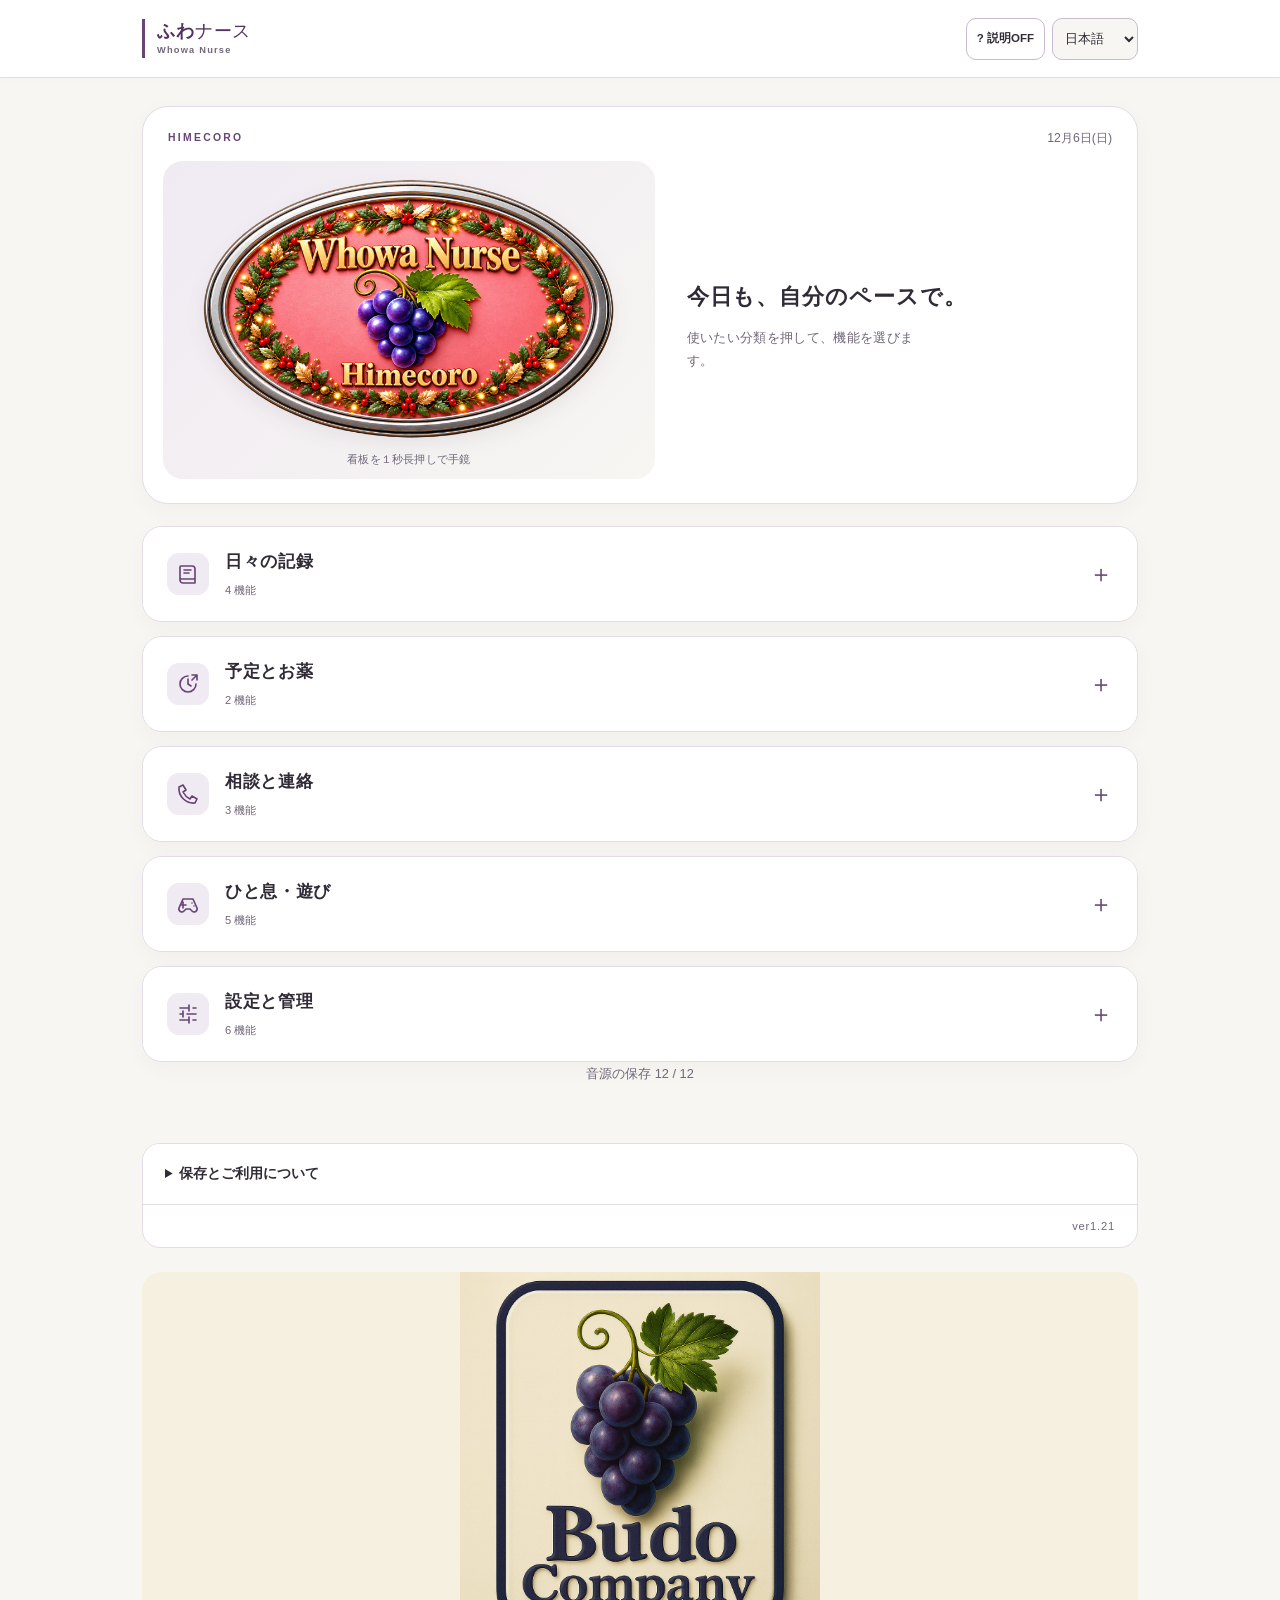
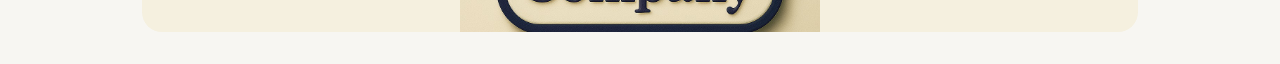
==== commit 95f82833: "Add files via upload" ====
--- a/index.html
+++ b/index.html
@@ -1,4 +1,4 @@
-<!doctype html><html lang="ja"><head><meta charset="utf-8"><meta name="viewport" content="width=device-width,initial-scale=1,viewport-fit=cover"><meta name="description" content="健康記録、写真日記、自然音やゲームをひとつに。自分のペースで使う、ふわナース。"><meta name="robots" content="noindex,nofollow"><meta name="theme-color" content="#684576"><title>ふわナース</title><link rel="stylesheet" href="app-v1.20.css"></head><body><header><button id="homeBtn" data-help="home">⌂ <span data-key="home"></span></button><strong>ふわナース</strong><div class="row nostack" style="flex:0 0 auto"><button id="helpBtn" data-help="help">?</button><select id="lang" aria-label="Language"><option value="ja">日本語</option><option value="en">English</option><option value="fr">Français</option></select></div></header><div id="helpBanner" hidden></div><main id="app"></main><footer class="site-notice" aria-label="ご利用にあたって"><p>このウェブサイトは、女性向けの健康管理サイトです。どなたでも無料でご利用いただけます。</p><p>記録や写真は、ご利用の端末のブラウザ内に保存されます。機種変更の際は、事前にバックアップを保存し、新しい端末で復元してください。自動では引き継がれません。</p><p>ブラウザのデータ削除や端末の故障などで記録が消える場合がありますので、定期的なバックアップをお願いします。新しい端末で記録を確認できるまで、古い端末のデータは消さないでください。</p><p>本サイトは日々の記録を補助するもので、診断・治療を行うものではありません。動作やデータの保存を保証するものではありません。</p><p id="appVersion" style="text-align:right;margin-top:16px">読み込み中…</p></footer><div class="creator-credit" id="creatorCredit"><img src="budo-logo-v1.09.jpg" alt="Budo Company 葡萄のロゴ" width="160" height="160"></div><div class="progress" id="progress"></div><div id="toast" class="toast" role="status" hidden></div><dialog id="modal"></dialog><script>
+<!doctype html><html lang="ja"><head><meta charset="utf-8"><meta name="viewport" content="width=device-width,initial-scale=1,viewport-fit=cover"><meta name="description" content="健康記録、写真日記、自然音やゲームをひとつに。自分のペースで使う、ふわナース。"><meta name="robots" content="noindex,nofollow"><meta name="theme-color" content="#684576"><title>ふわナース</title><link rel="stylesheet" href="app-v1.21.css"></head><body><header><button id="homeBtn" data-help="home">⌂ <span data-key="home"></span></button><strong>ふわナース</strong><div class="row nostack" style="flex:0 0 auto"><button id="helpBtn" data-help="help">?</button><select id="lang" aria-label="Language"><option value="ja">日本語</option><option value="en">English</option><option value="fr">Français</option></select></div></header><div id="helpBanner" hidden></div><main id="app"></main><footer class="site-notice" aria-label="ご利用にあたって"><p>このウェブサイトは、女性向けの健康管理サイトです。どなたでも無料でご利用いただけます。</p><p>記録や写真は、ご利用の端末のブラウザ内に保存されます。機種変更の際は、事前にバックアップを保存し、新しい端末で復元してください。自動では引き継がれません。</p><p>ブラウザのデータ削除や端末の故障などで記録が消える場合がありますので、定期的なバックアップをお願いします。新しい端末で記録を確認できるまで、古い端末のデータは消さないでください。</p><p>本サイトは日々の記録を補助するもので、診断・治療を行うものではありません。動作やデータの保存を保証するものではありません。</p><p id="appVersion" style="text-align:right;margin-top:16px">読み込み中…</p></footer><div class="creator-credit" id="creatorCredit"><img src="budo-logo-v1.09.jpg" alt="Budo Company 葡萄のロゴ" width="160" height="160"></div><div class="progress" id="progress"></div><div id="toast" class="toast" role="status" hidden></div><dialog id="modal"></dialog><script>
 'use strict';
 
-</script><script src="last-call-catalog.js"></script><script src="reasoning-quiz-v1.12.js"></script><script src="word-games-v1.12.js"></script><script src="play-games-v1.15.js"></script><script src="game-aid-v1.18.js"></script><script src="quiz-formats-v1.18.js"></script><script src="frame-photos-v1.19.js"></script><script src="mini-games-v1.20.js"></script><script src="knowledge-quiz-v1.20.js"></script><script src="app-v1.20.js"></script></body></html>
+</script><script src="last-call-catalog.js"></script><script src="reasoning-quiz-v1.12.js"></script><script src="word-games-v1.12.js"></script><script src="play-games-v1.15.js"></script><script src="game-aid-v1.18.js"></script><script src="quiz-formats-v1.18.js"></script><script src="frame-photos-v1.19.js"></script><script src="mini-games-v1.20.js"></script><script src="knowledge-quiz-v1.20.js"></script><script src="app-v1.21.js"></script></body></html>
--- a/app-v1.21.css
+++ b/app-v1.21.css
@@ -0,0 +1,319 @@
+
+:root{--bg:#fff8f3;--panel:#ffffffd9;--ink:#4c302e;--muted:#826b65;--accent:#b84d66;--line:#e5cbb7;--shadow:0 5px 18px #76413b12;--scale:1}*{box-sizing:border-box}body{margin:0;background:radial-gradient(ellipse at top,#f4d9df,transparent 65%),var(--bg);color:var(--ink);font:calc(16px * var(--scale))/1.65 system-ui,-apple-system,sans-serif}body.dark{--bg:#211b21;--panel:#332b34;--ink:#fff0e7;--muted:#cab6b3;--line:#65505b;--accent:#ef9eb1}button,input,select,textarea{font:inherit;color:inherit}button,a,select{touch-action:manipulation}button{cursor:pointer;background:var(--panel);border:1px solid var(--line);border-radius:16px;padding:12px 16px;min-height:48px}button:hover{border-color:var(--accent)}button:disabled{opacity:.45;cursor:default}button.primary{background:var(--accent);color:white;border-color:var(--accent)}button.danger{color:#b52c3e}input,select,textarea{width:100%;background:var(--bg);border:1px solid var(--line);border-radius:12px;padding:11px;margin:5px 0 12px}textarea{min-height:140px;resize:vertical}label{display:block}small,.muted{color:var(--muted)}h1,h2,h3,p{margin:0 0 12px}h1{font:700 1.65em/1.4 Georgia,serif}h2{font-size:1.2em;margin-top:20px}h3{font-size:1.05em}main{max-width:860px;margin:auto;padding:16px 16px 80px}header{position:sticky;top:0;z-index:20;background:var(--bg);border-bottom:1px solid var(--line);padding:9px 15px;display:flex;gap:8px;align-items:center;justify-content:space-between}header button{padding:7px 12px;min-height:42px}header .nostack>*{flex:0 0 auto}header select{width:105px;margin:0;padding:7px;max-width:125px}.row{display:flex;align-items:center;gap:10px;flex-wrap:wrap}.row>*{flex:1}.grid{display:grid;grid-template-columns:repeat(2,minmax(0,1fr));gap:12px}.card{background:var(--panel);border:1px solid var(--line);border-radius:22px;box-shadow:var(--shadow);padding:19px;margin-bottom:15px}.tile{display:flex;gap:12px;align-items:center;text-align:left;min-height:108px;box-shadow:var(--shadow);width:100%;padding:17px}.tile .icon{font-size:30px;flex:0 0 40px}.tile strong{display:block;font-size:1.08em}.tile small{display:block;font-size:.78em;margin-top:4px}.hero{background:linear-gradient(110deg,#ffefdf,var(--panel));border-color:#cda56e}.brand{text-align:center;padding:8px 0 15px}.brand img{width:100%;max-height:245px;object-fit:contain;border-radius:25px;user-select:none;-webkit-touch-callout:none}.chip{display:inline-block;padding:5px 12px;border-radius:20px;background:#b84d6614;font-size:.85em}.choice{display:flex;flex-wrap:wrap;gap:7px;margin-bottom:13px}.choice button{padding:9px 13px}.choice .selected{background:var(--accent);color:white}.photo-grid{display:grid;grid-template-columns:repeat(3,1fr);gap:9px}.photo-grid img{width:100%;height:120px;object-fit:cover;border-radius:12px}.avatar{width:92px;height:92px;border-radius:50%;object-fit:cover;background:#e8dada}.entry{border-bottom:1px solid var(--line);padding:16px 0}.entry:last-child{border:0}.entry .body{white-space:pre-wrap;overflow-wrap:anywhere}.entry img{cursor:zoom-in}.dial{display:flex;align-items:center;gap:8px;margin-bottom:13px}.dial select{margin:0;max-width:190px}.dial button{padding:8px 17px;font-size:1.3em}.dial .check{width:auto;margin:0}.tabs{display:flex;overflow:auto;gap:7px;margin-bottom:14px}.tabs button{white-space:nowrap}.slider{position:relative;background:linear-gradient(100deg,var(--panel),#bddde733);border:1px solid var(--line);border-radius:40px;height:82px;margin-bottom:12px;overflow:hidden;touch-action:pan-y}.slider .track{position:absolute;left:20px;right:25px;top:35px;height:12px;background:#a8cbee;border-radius:15px}.slider .handle{position:absolute;left:5px;top:5px;height:70px;width:70%;border-radius:35px;background:var(--panel);border:2px solid #abcce3;padding:9px 20px;z-index:2;line-height:1.35;user-select:none;-webkit-touch-callout:none;overflow:hidden}.slider .handle strong,.slider .handle small{display:block;overflow:hidden;text-overflow:ellipsis;white-space:nowrap}.slider .end{position:absolute;right:14px;top:19px;font-size:28px}.overlay{position:fixed;inset:0;z-index:80;background:var(--bg);padding:20px;overflow:auto;display:flex;flex-direction:column;align-items:stretch}.overlay .inner{max-width:760px;width:100%;margin:auto}.overlay video{position:absolute;inset:0;width:100%;height:100%;object-fit:contain;transform:scaleX(-1);background:#000}.overlay.frame{background:#090909;color:white;padding:0;touch-action:pan-y}.overlay.frame img{width:100%;height:100%;object-fit:contain;min-height:0;flex:1}.frame .controls{position:absolute;top:14px;left:14px;right:14px;z-index:2;display:flex;gap:10px}.frame .controls button{background:#222b;color:white;border-color:#aaa5}.mirror-note{position:absolute;bottom:20px;left:0;width:100%;text-align:center;color:white;text-shadow:0 1px 5px black;pointer-events:none}.toast{position:fixed;bottom:22px;left:50%;transform:translateX(-50%);z-index:150;background:#49332e;color:white;padding:12px 20px;border-radius:15px;max-width:92%;box-shadow:var(--shadow)}#helpBanner{background:#f3e1a7;color:#3a3025;padding:8px;text-align:center}dialog{border:1px solid var(--line);border-radius:22px;background:var(--bg);color:var(--ink);width:min(94vw,650px);max-height:92vh;padding:24px}dialog::backdrop{background:#24141a80}svg.chart{width:100%;height:auto;min-height:180px;overflow:visible}.legend{display:flex;gap:15px;font-size:.85em}.progress{position:fixed;top:0;left:0;height:4px;background:var(--accent);z-index:200;width:0}.game-board{font-size:1.1em;text-align:center;padding:18px;background:var(--bg);border-radius:18px;white-space:pre-wrap;overflow-wrap:anywhere}.answers{display:grid;gap:10px;margin-top:15px}.answers button{text-align:left}.success{color:#2b8065;font-weight:bold}.error{color:#b52c3e}.board{display:grid;gap:6px;max-width:360px;margin:15px auto}.board button{padding:6px;aspect-ratio:1;min-height:48px;font-size:1.2em}.calendar{display:grid;grid-template-columns:repeat(7,1fr);gap:5px}.calendar button{padding:4px;min-height:58px;border-radius:8px;font-size:.85em}.calendar img{width:100%;height:38px;object-fit:cover}.checkrow{display:flex;gap:10px;align-items:center}.checkrow input{width:auto;margin:0}.badge{font-size:.8em;border-radius:8px;padding:2px 7px;background:#ac627321}.notice{padding:12px;border-left:4px solid var(--accent);background:#b84d660b}.owner-field{padding:12px;border-bottom:1px solid var(--line);overflow-wrap:anywhere}.owner-field:last-child{border:0}a{color:var(--accent)}footer{text-align:center;margin-top:25px;font-size:.8em;color:var(--muted)}.help-page{font-size:1.12em}.help-page p{margin-bottom:20px}.help-page h1{margin:20px 0}.sr{position:absolute;clip:rect(0,0,0,0)}@media(max-width:520px){main{padding:12px 12px 70px}.tile{padding:12px;min-height:104px;gap:7px}.tile .icon{font-size:25px;flex-basis:28px}.tile strong{font-size:.94em}.grid{gap:9px}.card{padding:15px}.brand img{max-height:210px}h1{font-size:1.4em}.row.nostack>*{min-width:0}header{padding:7px}.slider .handle{width:72%}.photo-grid img{height:95px}}body.large{--scale:1.18}
+.help-on{background:#326e60!important;color:white!important;border-color:#326e60!important}#helpBtn{font-size:.76em;white-space:nowrap}.modal-tools{position:sticky;top:-24px;background:var(--bg);z-index:8;display:flex;gap:8px;justify-content:space-between;padding:8px 0}.modal-tools button{font-size:.85em;padding:8px 12px}.modal-tools .help-on{box-shadow:0 0 0 2px #326e6030}#modalHelpNotice{position:relative}.dial-roll{flex:1;text-align:center;font-size:1.8em;font-weight:700;line-height:1.8;background:linear-gradient(var(--bg),var(--panel),var(--bg));border:1px solid var(--line);border-radius:12px;cursor:ns-resize;touch-action:none;user-select:none;min-width:90px}.dial-roll:focus{outline:3px solid var(--accent)}.dial-list{font-size:.82em;margin:0 0 16px}.dial-list summary{cursor:pointer}.dial-list select{max-width:260px}.month-scroll{overflow:auto;max-height:72vh;margin-top:14px;isolation:isolate;border:1px solid var(--line);border-radius:12px}.month-table{border-collapse:separate;border-spacing:0;font-size:.8em;width:max-content;min-width:100%}.month-table th,.month-table td{border-right:1px solid var(--line);border-bottom:1px solid var(--line);text-align:center;min-width:38px;height:39px}.month-table th:first-child{position:sticky;left:0;background:var(--bg);z-index:2;width:150px;min-width:150px;max-width:150px;text-align:left;padding:8px;font-size:.88em}.month-table thead th{position:sticky;top:0;background:var(--bg);z-index:3}.month-table thead th:first-child{z-index:4}.month-table td button{border:0;background:transparent;border-radius:0;width:100%;height:100%;padding:3px;min-height:38px;font-size:1em;white-space:nowrap}.month-table .good{background:#3a9d7d12;color:#267b65}.month-table .mild{background:#dfa8371b;color:#896215}.month-table .strong{background:#c258751f;color:#a13b59}.month-table .aux{background:#758fb414}.month-table .numeric{color:var(--ink)}.fit-month{overflow:auto}.fit-month .month-table{table-layout:fixed;width:100%;font-size:clamp(6px,.9vw,11px)}.fit-month .month-table th,.fit-month .month-table td{min-width:0}.fit-month .month-table th:first-child{width:65px;min-width:65px;font-size:8px}.fit-month .month-table td button{font-size:inherit;padding:0;overflow:hidden;text-overflow:clip}.fit-month .month-table td.numeric button{font-size:.8em}.official-link{display:block;border:1px solid var(--line);border-radius:14px;padding:13px;text-decoration:none;background:var(--panel)}.official-link:focus{outline:2px solid var(--accent)}header strong{white-space:nowrap;font-size:.9em}header .nostack{gap:5px}header select{width:86px!important}@media(max-width:380px){#helpBtn{font-size:.65em;padding:6px}header strong{font-size:.8em}header select{width:72px!important}header button{padding:6px 9px}}
+
+/* Keep the existing palette and silhouettes; emphasize actionable outlines. */
+button:not(:disabled),a.official-link,summary{border:2px solid #b99a8c}button:disabled{border:1px solid var(--line);opacity:.48;cursor:default}.month-table td button:not(:disabled){border:2px solid #b99a8c70;border-radius:5px}.tile:not(:disabled){border-width:2px}.dial-roll{border-width:2px}
+#homeBtn,[data-action="goTop"]{background:#fff0a6!important;color:#58441a!important;border:2px solid #c4a652!important;box-shadow:0 2px 5px #92762a22;font-weight:750}#homeBtn:focus-visible,[data-action="goTop"]:focus-visible{outline:3px solid #806312;outline-offset:3px}
+header{flex-wrap:wrap;gap:6px}header strong{flex:1;text-align:center}#backBtn{font-size:.83em;padding:7px 10px}header>.row{margin-left:auto}header #homeBtn{padding:7px 12px}.help-nav{position:sticky;top:0;display:flex;justify-content:space-between;gap:8px;background:var(--bg);padding:8px 0}.mirror-nav{position:absolute;top:15px;left:15px;right:15px;display:flex;justify-content:space-between;z-index:10}.modal-tools{flex-wrap:wrap}.transfer-simple{font-size:1.12em;line-height:2}details{margin:14px 0}summary{cursor:pointer;padding:10px 12px;border-radius:12px;background:var(--panel)}
+.week-scroll{overflow:auto;max-height:70vh;border:1px solid var(--line);border-radius:12px}.week-table{border-collapse:separate;border-spacing:0;min-width:100%;width:max-content;font-size:.85em}.week-table th,.week-table td{padding:5px;border-bottom:1px solid var(--line);border-right:1px solid var(--line);text-align:center;min-width:60px}.week-table th:first-child{position:sticky;left:0;z-index:2;background:var(--bg);text-align:left;min-width:132px;max-width:170px;overflow-wrap:anywhere}.week-table thead th{position:sticky;top:0;z-index:3;background:var(--bg)}.week-table thead th:first-child{z-index:4}.week-table td button{width:100%;padding:5px;min-height:46px;font-size:1.3em}.dose-taken{background:#dbeee2}.dose-unsure{background:#fff0cb}.dose-skipped{background:#eee7e5}.week-table .dose-taken button,.week-table .dose-unsure button,.week-table .dose-skipped button{color:#423b32}
+.season-canvas{height:clamp(230px,38vh,410px);position:relative;overflow:hidden;border-radius:22px;background:linear-gradient(130deg,var(--season0,#eef1ee),var(--season1,#dce2e5),var(--season2,#f7f5f0));isolation:isolate}.season-shape{position:absolute;width:110%;height:110%;border-radius:44% 56% 60% 40%;filter:blur(24px);opacity:.4;will-change:transform;animation:season-drift 38s ease-in-out infinite alternate;animation-play-state:paused;background:radial-gradient(ellipse,var(--season1,#dce2e5),transparent 66%)}.season-shape.one{left:-45%;top:-35%}.season-shape.two{left:35%;top:10%;animation-delay:-19s;animation-duration:47s;background:radial-gradient(ellipse,var(--season0,#eef1ee),transparent 70%)}.season-shape.three{left:-15%;top:45%;animation-delay:-9s;animation-duration:53s;background:radial-gradient(ellipse,var(--season2,#f7f5f0),transparent 70%)}.moving .season-shape{animation-play-state:running}.season-now{min-height:3em;text-align:center}.sound-grid{display:grid;grid-template-columns:repeat(3,minmax(0,1fr));gap:9px}.sound-choice{padding:10px 6px;font-size:.9em}.sound-choice strong,.sound-choice small{display:block}.sound-choice small{font-size:.8em}.sound-choice[aria-pressed="true"]{background:#e1ebdf;border-color:#597556}.sound-status{text-align:center;font-size:.8em;color:var(--muted)}@keyframes season-drift{from{transform:translate(-8%,-5%) rotate(-8deg) scale(1)}to{transform:translate(12%,9%) rotate(12deg) scale(1.18)}}@media(prefers-reduced-motion:reduce){.season-shape{animation:none!important}}@media(max-width:380px){header strong{display:none}.sound-grid{gap:6px}.sound-choice{font-size:.8em}}
+
+.fit-week .week-table{width:100%;table-layout:fixed}.fit-week .week-table th,.fit-week .week-table td{min-width:0;padding:2px;font-size:.8em}.fit-week .week-table th:first-child{width:85px;min-width:85px;max-width:85px;font-size:.82em}.fit-week .week-table td button{padding:0;min-height:40px;font-size:1.2em;overflow-wrap:anywhere}.fit-week .week-table thead th{font-size:.65em;white-space:nowrap}.fit-week .week-table td{vertical-align:middle}
+
+
+.site-notice{max-width:828px;margin:0 auto 32px;padding:20px;border:2px solid #555;border-radius:14px;background:#fff;color:#000;font-size:1rem;line-height:1.8;overflow-wrap:anywhere}.site-notice p:last-child{margin-bottom:0}@media(max-width:860px){.site-notice{margin:0 12px 24px}}
+.creator-credit{text-align:center;margin:24px auto 0}.creator-credit img{display:block;width:160px;max-width:100%;height:auto;margin:auto;border-radius:8px}
+.dial input{width:130px;text-align:center;font-size:28px;font-weight:700;margin:0}.dial button{min-width:64px;font-size:28px;touch-action:none}.clear-exit .controls{opacity:1!important;flex-wrap:wrap}.clear-exit .controls button:first-child{background:#fff9b5;color:#000;font-size:20px;border:3px solid #333;min-height:56px}.mirror-exit{position:absolute;top:15px;right:15px;z-index:4}.mirror-exit button{background:#fff9b5;color:#000;font-size:20px;border:3px solid #333}.season-canvas{filter:saturate(2.2) brightness(1.08);border:2px solid #77a49b}.season-shape{opacity:.85;filter:blur(9px);background:radial-gradient(ellipse,#f4ce52 10%,var(--season1) 50%,transparent 72%)}.season-shape.two{background:radial-gradient(ellipse,#64c4ab 10%,var(--season0) 55%,transparent 75%)}.season-shape.three{background:radial-gradient(ellipse,#ce95e0 10%,var(--season2) 55%,transparent 75%)}.meal-actions button{margin:5px;background:#e8f6d6;color:#172d16}.meal-drug{display:flex;gap:12px;align-items:center;flex-wrap:wrap;border:2px solid #acc6b5;border-radius:14px;padding:18px;margin:12px 0;font-size:20px}.meal-drug input,.checkrow input{width:26px;height:26px;flex-shrink:0}.colour-games{background:#fff8e2;color:#342947}.colour-games .board button,.colour-games .answers button{background:#e2f4ff;color:#2b2859;border-color:#7c9bd1}.colour-games .board button:nth-child(3n+1),.colour-games .answers button:nth-child(3n+1){background:#ffe1e9}.colour-games .board button:nth-child(3n+2),.colour-games .answers button:nth-child(3n+2){background:#def6ce}.colour-games .board button.primary{background:#ffd052}.game-assist button{background:#ffe88d;color:#302949}button[data-action^="game:"]:nth-child(4n+1){background:#ffe0e8}button[data-action^="game:"]:nth-child(4n+2){background:#e0f1ff}button[data-action^="game:"]:nth-child(4n+3){background:#e1f6d3}button[data-action^="game:"]:nth-child(4n){background:#fff0bc}
+.season-shape{animation-duration:12s}.season-shape.two{animation-duration:15s}.season-shape.three{animation-duration:18s}@media(prefers-reduced-motion:reduce){.season-canvas.motion-enabled .season-shape{animation:season-drift 14s ease-in-out infinite alternate!important}.season-canvas.motion-enabled .season-shape.two{animation-delay:-7s!important}.season-canvas.motion-enabled .season-shape.three{animation-delay:-3s!important}}
+.simple-home{display:grid;gap:12px;margin:20px 0}.simple-home .tile{font-size:1.2em;min-height:80px;background:#fff2cc;border:2px solid #c5a66e}.all-features{margin:20px 0}.all-features>summary{padding:18px;border:2px solid #aabb9c;border-radius:15px;background:#edf6e3;font-size:1.1em;font-weight:bold;cursor:pointer}.all-features .grid{margin-top:16px}.order-row{display:flex;align-items:center;gap:8px;margin:8px 0}.order-row span{flex:1}.order-row button{padding:8px;min-height:44px}.check-item{padding:15px;border-bottom:1px solid var(--line)}.check-item small{display:block}.check-item .checkrow{margin-bottom:10px}.previous-value{color:#777;background:#f7f7f7;font-weight:400}.cover-home105{position:fixed;right:12px;bottom:12px;z-index:75;background:#fff2a9;color:#111;border:3px solid #665b2b;font-weight:bold;box-shadow:0 3px 12px #0003}.save-confirmation{font-size:22px;font-weight:bold;background:#176441;color:white;min-width:240px;text-align:center}body:has(dialog[open])>.cover-home105{display:none}.modal-tools:has([data-action="cover105"]){position:sticky;top:-24px;z-index:10;background:var(--bg)}
+
+body.on-home106 #homeBtn,body.on-home106>.cover-home105{display:none!important}.voice-panel106{background:#fff;border:3px solid #506678;border-radius:16px;padding:16px;color:#17232e}.voice-buttons106{display:grid;grid-template-columns:repeat(3,minmax(0,1fr));gap:8px}.voice-buttons106 button{border:3px solid currentColor;border-radius:10px;min-height:60px;font-weight:800;padding:10px 4px;font-size:1.1em}.voice-record106{background:#b02235!important;color:white!important}.voice-stop106{background:#263445!important;color:white!important}.voice-listen106{background:#1268ad!important;color:white!important}.voice-buttons106 button:disabled{opacity:.35}.record-clock106{font-size:1.65em;font-weight:800;margin:15px 0 4px}#recordMeter106{width:100%;height:22px;accent-color:#b02235}#recordStatus{margin-top:12px;border:2px solid #506678;background:#f0f5fa;padding:12px;border-radius:8px;min-height:70px;font-weight:700}#recordStatus.record-error106{border-color:#b02235;background:#fff0f1;color:#8b1022}#memoSave106{color:var(--ink);font-weight:700;border:2px solid #26805c;padding:12px;margin:15px 0}.memo-close106{width:100%;background:#fff0aa!important;border:3px solid #7c6528;color:#312400!important;font-weight:700}.memo-body106{white-space:pre-wrap}
+
+.brand img{display:block;width:100%;max-width:760px;height:auto;margin:0 auto}.brand{padding:0;background:transparent}.preset-grid108{display:grid;grid-template-columns:repeat(2,minmax(0,1fr));gap:8px}.preset-grid108 button{font-size:1rem;white-space:normal}#entryBody{white-space:pre-wrap}label[hidden]{display:none!important}
+
+.creator-credit{width:100%;max-width:none;margin:0;padding:0;text-align:center}.creator-credit img{display:block;width:100%!important;max-width:none!important;height:auto!important;margin:0}
+.mirror-full109{position:fixed!important;inset:0!important;width:100vw!important;height:100dvh!important;padding:0!important;margin:0!important;background:#000;z-index:10000}.mirror-full109 video{display:block;width:100%!important;height:100%!important;max-width:none!important;max-height:none!important;object-fit:cover!important;transform:scaleX(-1)}.mirror-full109 .mirror-exit{position:absolute;top:max(12px,env(safe-area-inset-top));right:max(12px,env(safe-area-inset-right));z-index:2}
+.lc-start109{display:grid;grid-template-columns:1fr 1fr;gap:12px}.lc-start109 button{font-size:1.2em;min-height:78px}.lc-total109{display:flex;gap:12px;flex-wrap:wrap}.lc-total109 span{flex:1;font-size:1.8em;font-weight:bold;padding:14px;background:#f4e8f8;color:#482c56;border-radius:16px}.lc-total109 small{display:block;font-size:.5em}.lc-confirm109{padding:14px;border:2px solid #8c659d;border-radius:12px;background:#faf1ff;color:#36223d}.lc-chip109{display:flex;flex-wrap:wrap;gap:7px;margin:8px 0 18px}.lc-chip109 button{padding:8px;min-height:42px}.lc-art109{width:min(210px,70vw);aspect-ratio:1;background-image:url('last-call-art-v1.09.png');background-size:300% 200%;background-repeat:no-repeat;margin:8px auto}.lc-chart109{width:100%;height:auto;display:block;background:#fff;color:#302137;border-radius:12px}.lc-cancelled109{opacity:.65}.table-wrap{overflow-x:auto}.lc-choose109 label{font-weight:bold}.lc-choose109 select{min-height:52px}#lcCount109{max-width:160px}.lc-start109 button:disabled{opacity:.45}
+
+dialog.alarm-full110{position:fixed;inset:0;margin:0;width:100vw;max-width:none;height:100vh;height:100dvh;min-height:100dvh;max-height:100dvh;border:0;border-radius:0;padding:max(12px,env(safe-area-inset-top)) max(16px,env(safe-area-inset-right)) max(24px,env(safe-area-inset-bottom)) max(16px,env(safe-area-inset-left));background:var(--bg);overflow-y:auto;overscroll-behavior:contain}dialog.alarm-full110::backdrop{background:var(--bg)}.alarm-full110 .modal-tools{top:0;padding:8px 0;flex-wrap:wrap;background:var(--bg)}.clock-row110{display:flex;gap:12px;align-items:center;max-width:420px}.clock-row110 label{flex:1;min-width:0}.clock-row110 select{font-size:1.3em;min-height:58px;background:var(--bg);border:2px solid var(--accent)}.clock-row110>span{font-size:1.5em}.nav-back110{border:2px solid var(--line);border-radius:14px;min-height:48px;padding:10px 16px;font-weight:600}.lc-how110{background:var(--bg);border:2px solid var(--line);border-radius:18px;padding:18px;margin-bottom:18px}.lc-how110 li,.guide110 li{margin-bottom:12px}.guide110{line-height:1.9}.guide-intro110{padding:16px;border:2px solid var(--line);border-radius:18px;margin-bottom:20px}.guide110 ol,.lc-how110 ol{padding-left:1.5em}.alarm-clock110{padding:16px;border:2px solid var(--line);border-radius:16px;margin-bottom:20px}
+
+.time-dial111{flex:1;min-width:100px;text-align:center}.time-dial111>button{width:100%;padding:5px;min-height:40px}.wheel111{display:flex;flex-direction:column;align-items:center;justify-content:center;min-height:156px;border:2px solid var(--accent);border-radius:15px;touch-action:none;user-select:none;background:var(--bg);cursor:ns-resize}.wheel111 strong{font-size:2.2rem;border-top:1px solid var(--line);border-bottom:1px solid var(--line);width:100%}.wheel-prev111,.wheel-next111{color:var(--muted);font-size:1.1rem;opacity:.6}.wheel111:focus{outline:3px solid var(--accent)}.alarm-status111{padding:16px;border:2px solid var(--line);border-radius:16px;margin-bottom:18px}dialog.game-full111{position:fixed;inset:0;margin:0;width:100vw;max-width:none;height:100vh;height:100dvh;min-height:100dvh;max-height:100dvh;border:0;border-radius:0;padding:max(12px,env(safe-area-inset-top)) max(14px,env(safe-area-inset-right)) max(24px,env(safe-area-inset-bottom)) max(14px,env(safe-area-inset-left));background:var(--bg);overflow-y:auto}dialog.game-full111::backdrop{background:var(--bg)}.game-full111 .modal-tools{top:0;background:var(--bg);flex-wrap:wrap}.game-full111 .board{width:min(90vw,70dvh,720px);max-width:none;margin:20px auto;gap:8px}.game-full111 .board button{font-size:clamp(1.2rem,5vw,2.8rem);min-height:54px}.game-full111 .game-board{font-size:clamp(1.1rem,3.5vw,1.8rem);line-height:1.8;text-align:left;padding:20px}.game-full111 .answers{grid-template-columns:repeat(2,minmax(0,1fr));gap:12px}.game-full111 .answers button{min-height:76px;font-size:1.15rem;overflow-wrap:anywhere}.game-rules111{border:2px solid var(--line);border-radius:15px;padding:12px;margin:14px 0}.game-rules111 h2{margin-top:0}.quiz-courses111{display:grid;gap:16px;grid-template-columns:repeat(auto-fit,minmax(160px,1fr))}.quiz-courses111 button{min-height:90px;font-size:1.2rem}#reasonResult111{margin-top:18px;padding:10px}#reasonResult111:empty{display:none}@media(max-width:400px){.game-full111 .answers{grid-template-columns:1fr}}
+.game-full111 .board>div:not(.row){height:clamp(44px,10vw,100px)!important}.compact-note112{box-sizing:border-box;line-height:1.5;padding:.5em;overflow-y:auto;resize:vertical;font-size:1rem}.word-prompt112{white-space:pre-wrap;overflow-wrap:anywhere}.game-full111 .game-board{font-size:clamp(1.05rem,3.4vw,1.4rem);line-height:1.9;white-space:pre-wrap}.game-full111 .answers button{line-height:1.6;text-align:left}@media(max-width:600px){.game-full111 .answers{grid-template-columns:1fr}}
+
+/* ふわナース — 葡萄色と生成りの共通デザイン */
+:root{
+ --bg:#f7f6f2;--panel:#fff;--ink:#302b36;--muted:#716778;
+ --accent:#684576;--accent-strong:#51335d;--accent-soft:#f0eaf3;
+ --line:#e3dce6;--line-strong:#c8bacf;--sage:#526c5c;--sage-soft:#edf3ee;
+ --shadow:0 6px 24px #38263e08;--radius:22px;--content-width:1040px;
+ --scale:1;color-scheme:light;
+}
+body{background:var(--bg);color:var(--ink);font-family:-apple-system,BlinkMacSystemFont,"Hiragino Kaku Gothic ProN","Yu Gothic UI",Meiryo,sans-serif;font-size:calc(16px * var(--scale));line-height:1.8;-webkit-font-smoothing:antialiased;overflow-wrap:anywhere}
+body.dark{--bg:#211e25;--panel:#2b2630;--ink:#f4edf7;--muted:#c3b7ca;--accent:#d1acdf;--accent-strong:#edcef7;--accent-soft:#3a2e42;--line:#514458;--line-strong:#796483;--sage:#bdd4c3;--sage-soft:#2a3930;--shadow:0 8px 24px #0002;color-scheme:dark}
+[hidden]{display:none!important}
+h1,h2,h3{font-family:inherit;color:var(--ink);font-weight:750;letter-spacing:.025em;overflow-wrap:anywhere}
+h1{font-size:1.55em;line-height:1.5;margin:0 0 14px}
+h2{font-size:1.12em;line-height:1.6;margin:24px 0 12px}
+h3{font-size:1em;line-height:1.6;margin:0 0 12px}
+p{margin:0 0 14px}small{line-height:1.7}strong{font-weight:700}
+main{width:100%;max-width:var(--content-width);padding:28px 22px 44px}
+main>*,.row>*,.grid>*{min-width:0}
+body>header{min-height:78px;padding:12px max(20px,calc((100vw - var(--content-width))/2 + 22px));background:var(--panel);border-bottom:1px solid var(--line);gap:12px;box-shadow:0 2px 14px #39263e04;align-items:center;flex-wrap:wrap}
+body>header .app-wordmark113{display:flex!important;flex:1;flex-direction:column;align-items:flex-start;text-align:left;white-space:nowrap;min-width:100px;line-height:1.3;color:var(--accent-strong);font-size:1.15rem;letter-spacing:.06em;padding-left:12px;border-left:3px solid var(--accent)}
+.app-wordmark113 .wordmark-light113{font-weight:500;letter-spacing:.02em}
+.app-wordmark113 small{font-size:.58rem;font-weight:600;letter-spacing:.13em;line-height:1.7;color:var(--muted)}
+body>header .row{flex-wrap:nowrap;gap:7px}body>header select{width:86px!important;min-height:42px;padding:8px;font-size:.8rem;border-radius:10px;background:var(--bg)}
+button:not(:disabled),a.official-link,summary{border:1px solid var(--line-strong)}
+button{background:var(--panel);border-radius:12px;min-height:48px;padding:12px 17px;font-weight:600;line-height:1.6;box-shadow:none;transition:background-color .15s,border-color .15s,box-shadow .15s}
+button:hover:not(:disabled){background:var(--accent-soft);border-color:var(--accent)}
+button:active:not(:disabled){box-shadow:inset 0 1px 4px #35203e14}
+button:focus-visible,a:focus-visible,summary:focus-visible,input:focus-visible,select:focus-visible,textarea:focus-visible{outline:3px solid var(--accent);outline-offset:3px}
+button:disabled{opacity:.45;border:1px solid var(--line);cursor:default}
+button.primary,button.selected,.choice .selected{background:var(--accent)!important;color:var(--panel)!important;border-color:var(--accent)!important}
+body.dark button.primary,body.dark button.selected,body.dark .choice .selected{color:#281c30!important}
+button.primary:hover:not(:disabled){background:var(--accent-strong)!important}
+button.danger{color:#9c354d;border-color:#ddb8c2;background:var(--panel)}
+body.dark button.danger{color:#ffb5c8;border-color:#885469}
+#homeBtn,[data-action="goTop"],[data-action="cover105"],.memo-close106{background:#faf1dd!important;color:#624b22!important;border:1px solid #d4c096!important;box-shadow:none!important;font-weight:700}
+body.dark #homeBtn,body.dark [data-action="goTop"],body.dark [data-action="cover105"],body.dark .memo-close106{background:#473b27!important;color:#f6e0ad!important;border-color:#8b7954!important}
+header button,#backBtn{min-height:42px;border-radius:10px;font-size:.78rem;padding:8px 11px}
+#helpBtn{width:42px;min-width:42px;font-size:1rem;font-weight:750;padding:6px}
+.help-on{background:var(--sage)!important;color:var(--panel)!important;border-color:var(--sage)!important}
+#helpBanner{background:var(--sage-soft);color:var(--ink);border-bottom:1px solid var(--line);padding:12px 20px;font-size:.85rem}
+input,select,textarea{border:1px solid var(--line-strong);border-radius:11px;background:var(--bg);padding:12px;color:var(--ink);margin:7px 0 18px;line-height:1.6;max-width:100%}
+label{font-size:.94em;font-weight:600}input[type="checkbox"],input[type="radio"]{accent-color:var(--accent)}
+textarea{font-weight:400}.compact-note112{font-size:1rem;line-height:1.5;padding:.5em;resize:vertical}
+.checkrow{gap:12px;font-weight:500}.checkrow input{width:22px;height:22px;flex:none;margin:0}
+.row{gap:12px}.grid{gap:14px}
+.card,.page-surface113,.page-lead113,.all-features113,.all-features-open113,.home-daily113{background:var(--panel);border:1px solid var(--line);border-radius:var(--radius);box-shadow:var(--shadow);padding:24px;margin:0 0 20px}
+.card>:last-child,.page-surface113>:last-child,.hero-caption113>:last-child{margin-bottom:0}
+.card>h2:first-child{margin-top:0}
+.page-lead113{padding:26px 28px;border-top:3px solid var(--accent)}
+.page-lead113 h1{margin-bottom:12px}.page-lead113>p:not(.page-kicker113){font-size:.94em;color:var(--muted)}
+.page-lead113>.row{margin-top:18px}
+.page-kicker113{color:var(--accent)!important;font-size:.7rem!important;letter-spacing:.14em;font-weight:750;margin:0 0 8px!important}
+.page-surface113>h2:first-child{margin-top:0}
+.page-surface113>.grid{margin-top:14px}
+.chip,.badge{background:var(--accent-soft);color:var(--accent-strong);border:1px solid var(--line);border-radius:8px;padding:5px 10px;font-weight:600}
+.notice,.lc-how110,.guide-intro110{background:var(--accent-soft);border:1px solid var(--line);border-left:3px solid var(--accent);border-radius:12px;padding:16px;color:var(--ink)}
+.entry{border-color:var(--line);padding:20px 0}.entry .body{margin-top:12px}
+.entry>.row>strong{font-size:1.02em}.entry small{font-size:.78em}.entry>.row:last-child button{min-height:42px;padding:9px 14px;font-size:.86em}
+.tabs{padding-bottom:5px;gap:8px}.tabs button{border-radius:10px;min-height:44px;font-size:.9em}
+.tabs button.primary{box-shadow:none}
+details{margin:16px 0}summary{background:var(--panel);padding:15px 18px;border-radius:13px;font-weight:650}
+.home-shell113{display:flex;flex-direction:column;gap:22px}
+.home-shell113>section,.home-shell113>details{margin:0}
+.home-hero113{background:var(--panel);border:1px solid var(--line);border-radius:26px;overflow:hidden;box-shadow:var(--shadow)}
+.hero-top113{display:flex;justify-content:space-between;align-items:center;padding:20px 25px 0;gap:16px}
+.personal113{font-size:.65rem;letter-spacing:.22em;font-weight:750;color:var(--accent)}
+.hero-top113 time{font-size:.77rem;font-weight:500;color:var(--muted)}
+.brand.cover-stage113{margin:12px 20px 0;padding:18px 12px 10px;border-radius:20px;background:linear-gradient(135deg,var(--accent-soft),var(--bg));text-align:center;overflow:hidden}
+.brand.cover-stage113 img{display:block;width:100%;max-width:640px!important;max-height:none!important;height:auto;margin:0 auto;border-radius:0;filter:drop-shadow(0 7px 9px #39243e12)}
+.cover-stage113 small{display:block;margin-top:10px;color:var(--muted);font-size:.68rem;letter-spacing:.02em}
+.hero-caption113{padding:24px 26px 26px}
+.hero-caption113 h1{font-size:clamp(1.2rem,3.6vw,1.65rem);letter-spacing:.04em;margin:0 0 8px}
+.hero-caption113 p{font-size:.82rem;color:var(--muted);letter-spacing:.025em}
+.section-head113{display:flex;justify-content:space-between;gap:14px;align-items:baseline;margin:0 0 18px}
+.section-head113 h2{font-size:1.02em;letter-spacing:.06em;margin:0}
+.section-head113>span{font-size:.72rem;color:var(--muted)}
+.daily-grid113{display:grid;grid-template-columns:repeat(3,minmax(0,1fr));gap:12px}
+.feature113{width:100%;display:flex;align-items:center;gap:13px;text-align:left;border:1px solid var(--line)!important;background:var(--panel);padding:16px 15px;min-height:90px;border-radius:14px}
+.feature113:hover:not(:disabled){border-color:var(--accent)!important;background:var(--accent-soft)}
+.feature-icon113{display:grid;place-items:center;width:42px;height:42px;border-radius:12px;flex:0 0 42px;background:var(--accent-soft);color:var(--accent)}
+.feature-icon113 svg,.all-features113 summary svg{width:24px;height:24px;fill:none;stroke:currentColor;stroke-width:1.65;stroke-linecap:round;stroke-linejoin:round}
+.feature-copy113{display:flex;flex-direction:column;gap:5px;min-width:0;flex:1}
+.feature-copy113 strong{font-size:.92em;line-height:1.55;letter-spacing:.015em;font-weight:700}
+.feature-copy113 small{font-size:.7rem;color:var(--muted);line-height:1.65;font-weight:400}
+.feature-arrow113{font-size:1.5rem;line-height:1;color:var(--muted);font-weight:400;flex:0 0 8px}
+.feature-primary113{min-height:150px;align-items:flex-start;flex-wrap:wrap;background:var(--bg);position:relative;padding:18px}
+.feature-primary113 .feature-icon113{width:42px;flex-basis:42px}
+.feature-primary113 .feature-copy113{flex-basis:100%;padding-right:6px}
+.feature-primary113 .feature-arrow113{position:absolute;right:17px;top:29px}
+.feature-primary113 .feature-copy113 strong{font-size:1em}
+.all-features113{padding:0!important;overflow:hidden}
+.all-features113>summary{display:flex;align-items:center;justify-content:space-between;flex-wrap:wrap;gap:8px;border:0;border-radius:0;padding:21px 24px;list-style:none;background:var(--panel)}
+.all-features113>summary::-webkit-details-marker{display:none}
+.all-features113>summary>span{display:flex;align-items:center;gap:12px;color:var(--ink);font-size:1rem}
+.all-features113>summary svg{color:var(--accent);width:22px;height:22px}
+.all-features113>summary:after{content:'＋';font-size:1.1rem;color:var(--accent)}
+.all-features113[open]>summary:after{content:'−'}
+.all-features113>summary>small{font-size:.7rem;font-weight:400;color:var(--muted);margin-left:auto}
+.all-features113[open]>summary{border-bottom:1px solid var(--line)}
+.all-features-body113{padding:22px 24px 24px}.all-features-open113{padding:24px}
+.feature-group113{margin:0 0 26px}.feature-group113:last-child{margin-bottom:0}
+.feature-group113 h3{font-size:.8rem;color:var(--muted);letter-spacing:.08em;margin-bottom:12px}
+.feature-grid113{display:grid;grid-template-columns:repeat(2,minmax(0,1fr));gap:10px}
+.home-shell113>.card[data-help="owner"]{margin-top:0!important}
+.owner-field{padding:15px 0;border-color:var(--line);font-size:.92em}
+.owner-field strong{display:inline-block;margin-right:6px}
+.site-notice{max-width:calc(var(--content-width) - 44px);margin:0 auto 24px;padding:0;background:var(--panel);color:var(--ink);border:1px solid var(--line);border-radius:18px;font-size:.82rem;box-shadow:none;overflow:hidden;text-align:left}
+.site-notice details{margin:0}.site-notice summary{border:0;border-radius:0;background:var(--panel);font-size:.85rem;padding:18px 22px}
+.site-notice details p{margin:0;padding:0 22px 16px;color:var(--muted)}
+.site-notice #appVersion{border-top:1px solid var(--line);padding:11px 22px;margin:0!important;font-size:.7rem;letter-spacing:.07em;color:var(--muted)}
+.creator-credit{max-width:var(--content-width);padding:0 22px 32px;margin:0 auto}
+.creator-credit img{border-radius:20px;max-height:360px;object-fit:contain;background:#f5f0df}
+.photo-grid{gap:12px}.photo-grid img{border:1px solid var(--line);border-radius:12px}
+.official-link{border-radius:13px;padding:16px;background:var(--panel);border-color:var(--line)}
+.order-row,.check-item{padding:12px 0;border-bottom:1px solid var(--line)}
+.order-row button{min-height:42px;font-size:.82em}
+.meal-drug{border:1px solid var(--line);border-radius:14px;padding:18px;font-size:1em;background:var(--panel)}
+.meal-actions button{background:var(--sage-soft);color:var(--ink);border-color:var(--line-strong);border-radius:10px}
+.slider{background:var(--accent-soft);border:1px solid var(--line-strong);border-radius:16px}
+.slider .track{background:var(--line-strong)}.slider .handle{border:1px solid var(--line-strong);border-radius:12px;background:var(--panel)}
+.slider .end{color:var(--accent)}
+dialog{width:min(94vw,740px);border:1px solid var(--line);border-radius:24px;background:var(--panel);padding:24px;color:var(--ink);box-shadow:0 20px 80px #20162525;overscroll-behavior:contain}
+dialog::backdrop{background:#21192780;backdrop-filter:blur(3px)}
+dialog>.modal-tools{background:var(--panel)!important;top:-24px;border-bottom:1px solid var(--line);padding:12px 0 16px;margin-bottom:22px;gap:8px}
+.modal-tools button{font-size:.78rem;border-radius:10px;min-height:42px}
+dialog>h1{border-left:3px solid var(--accent);padding-left:14px;margin:0 0 18px}
+dialog>p:not(.game-board){font-size:.92em}
+dialog.alarm-full110,dialog.game-full111{background:var(--bg);padding:18px max(20px,calc((100vw - var(--content-width))/2 + 22px)) max(32px,env(safe-area-inset-bottom));padding-top:max(18px,env(safe-area-inset-top));overflow-x:hidden}
+dialog.alarm-full110::backdrop,dialog.game-full111::backdrop{background:var(--bg)}
+dialog.alarm-full110>.modal-tools,dialog.game-full111>.modal-tools{top:0;background:var(--bg)!important}
+.alarm-clock110,.alarm-status111,.alarm-presets108,.voice-panel106,.game-rules111,.lc-how110{background:var(--panel);color:var(--ink);border:1px solid var(--line);border-radius:18px;padding:20px;margin:0 0 20px}
+.alarm-presets108>p:first-child{color:var(--muted);font-size:.85em}
+.preset-grid108{gap:10px;margin-bottom:15px}.preset-grid108 button{font-size:.9em;background:var(--bg);min-height:52px;border-radius:11px}
+.clock-row110{max-width:400px;gap:16px}.wheel111{background:var(--bg);border:1px solid var(--line-strong);border-radius:14px}
+.wheel111 strong{border-color:var(--line);background:var(--panel);font-variant-numeric:tabular-nums;color:var(--accent-strong)}
+.time-dial111>button{border-color:transparent;background:transparent;color:var(--accent);min-height:44px;font-size:1.05rem}
+.voice-panel106 h2{font-size:1rem;margin-top:0}
+.voice-buttons106{gap:10px}.voice-buttons106 button{border:1px solid transparent;border-radius:12px;min-height:56px;font-size:.95em;font-weight:700}
+.voice-record106{background:#994158!important;color:#fff!important}.voice-stop106{background:#554b5d!important;color:#fff!important}.voice-listen106{background:#526c5c!important;color:#fff!important}
+#recordMeter106{height:12px;accent-color:var(--accent)}
+#recordStatus{border:1px solid var(--line);border-radius:12px;background:var(--bg);color:var(--ink);font-size:.9em;min-height:0;padding:14px;font-weight:500}
+#recordStatus.record-error106{background:#fff0f3;color:#8c2943;border-color:#ddadb9}
+#memoSave106{border:1px solid var(--line);border-left:3px solid var(--sage);border-radius:12px;background:var(--sage-soft);padding:14px 16px;color:var(--ink);font-size:.9em}
+.record-clock106{font-size:1.4em;color:var(--accent-strong)}
+.lc-start109{gap:14px}.lc-start109 button{border-radius:15px;min-height:76px;font-size:1.05em}
+.lc-total109 span{background:var(--accent-soft);color:var(--accent-strong);border:1px solid var(--line);border-radius:14px;font-variant-numeric:tabular-nums;font-size:1.6em}
+.lc-confirm109{background:var(--sage-soft);color:var(--ink);border:1px solid var(--line);border-radius:14px;padding:18px}
+.lc-chip109 button{border-radius:9px;font-size:.82em;background:var(--bg)}
+.lc-how110 h2{margin-top:0}.lc-how110 li{font-size:.92em}
+.lc-chart109{background:var(--panel);color:var(--ink);border:1px solid var(--line);border-radius:14px}
+.lc-chart109 text{fill:var(--ink)}
+.lc-art109{border-radius:18px;background-color:#f5f0e9}
+.colour-games{background:var(--bg);color:var(--ink)}
+button[data-action^="game:"],.colour-games .answers button,.colour-games .board button{background:var(--panel)!important;color:var(--ink);border-color:var(--line-strong)}
+.grid>button.tile{display:flex;flex-direction:column;align-items:flex-start;justify-content:center;gap:9px;border:1px solid var(--line);border-radius:15px;min-height:108px;background:var(--panel);padding:19px;box-shadow:var(--shadow)}
+.grid>button.tile small{font-size:.65rem;letter-spacing:.09em;color:var(--accent);background:var(--accent-soft);border-radius:6px;padding:2px 7px}
+.grid>button.tile strong{font-size:1em;line-height:1.65}
+.grid>button.tile:hover:not(:disabled){background:var(--accent-soft)!important;border-color:var(--accent)}
+.game-full111 .game-board{background:var(--panel);border:1px solid var(--line);border-radius:20px;padding:24px;font-size:clamp(1.05rem,3.4vw,1.35rem);line-height:2;box-shadow:var(--shadow);margin-bottom:18px}
+.game-full111 .answers{gap:12px;margin:20px 0}
+.game-full111 .answers button{background:var(--panel)!important;color:var(--ink);border:1px solid var(--line-strong);border-radius:14px;padding:17px 20px;min-height:70px;line-height:1.75;font-size:1rem}
+.game-full111 .answers button:hover:not(:disabled){background:var(--accent-soft)!important}
+.game-full111 .board button{background:var(--panel)!important;color:var(--ink);border-radius:14px;border:1px solid var(--line-strong)}
+.game-full111 .board button.primary{background:var(--accent)!important;color:var(--panel)!important}
+.game-rules111{font-size:.9em}.game-rules111 h2{font-size:1em;margin-top:0}
+.game-assist button{background:var(--accent-soft);color:var(--ink);border:1px solid var(--line-strong)}
+#reasonResult111:not(:empty),#gameResult:not(:empty){background:var(--sage-soft);border:1px solid var(--line);border-radius:15px;padding:20px;line-height:1.85;margin-top:20px}
+.quiz-courses111{gap:14px;margin:20px 0}.quiz-courses111 button{border-radius:16px;min-height:84px;font-size:1.05rem}
+.month-scroll,.week-scroll{border-color:var(--line);border-radius:14px}
+.month-table th,.week-table th{background:var(--panel)!important;color:var(--muted)}
+.month-table td button:not(:disabled){border-color:var(--line)!important;border-radius:4px;background:transparent}
+.week-table td button{border-radius:8px;background:transparent}
+.month-table .good{background:var(--sage-soft);color:var(--sage)}
+.month-table .mild{background:#fbf1d8;color:#735a24}.month-table .strong{background:#f6e4ed;color:#923e62}
+.dose-taken{background:var(--sage-soft)}.dose-unsure{background:#fbf1d8}.dose-skipped{background:var(--accent-soft)}
+.dial input{border-color:var(--line-strong);background:var(--panel);border-radius:12px}
+.dial button{border-color:var(--line-strong);background:var(--accent-soft);color:var(--accent-strong);border-radius:10px}
+.dial-roll{border:1px solid var(--line-strong);background:linear-gradient(var(--bg),var(--panel),var(--bg));border-radius:13px;color:var(--accent-strong)}
+.season-canvas{filter:none;border:1px solid var(--line);border-radius:20px}
+.sound-choice{border-radius:12px;background:var(--panel);padding:14px 8px}
+.sound-choice[aria-pressed="true"]{background:var(--sage-soft);border:2px solid var(--sage);color:var(--ink)}
+.sound-choice strong{font-size:.94em}.sound-choice small{color:var(--muted)}
+.season-shape{opacity:.5;filter:blur(18px)}
+.toast{background:var(--accent-strong);color:var(--panel);border-radius:13px;font-size:.9em;box-shadow:0 8px 30px #24162d26;padding:14px 20px}
+.save-confirmation{background:#3e6651;color:#fff;font-size:1.05em}
+.clear-exit .controls button:first-child,.mirror-exit button{background:#faf1dd;color:#624b22;border:1px solid #d4c096;border-radius:12px;font-size:1rem;min-height:48px;box-shadow:0 3px 14px #0003}
+.help-page{font-size:1em}.help-page p{line-height:1.9}.guide110{font-size:1em}
+@media(min-width:780px){.home-hero113{display:grid;grid-template-columns:1.15fr 1fr;align-items:center}.hero-top113{grid-column:1/-1}.cover-stage113{grid-column:1;grid-row:2}.hero-caption113{grid-column:2;grid-row:2;padding-left:12px}.home-hero113 .brand{margin-bottom:24px}.hero-caption113 h1{font-size:1.4rem;line-height:1.8}.hero-caption113 p{max-width:19em}.feature-grid113{grid-template-columns:repeat(2,minmax(0,1fr))}}
+@media(max-width:650px){main{padding:18px 14px 30px}body>header{min-height:69px;padding:10px 14px;gap:8px}.app-wordmark113{font-size:1rem!important}body>header .row{gap:5px}header #homeBtn{padding:8px 9px}.home-shell113{gap:16px}.home-hero113{border-radius:22px}.hero-top113{padding:17px 19px 0}.brand.cover-stage113{margin:12px 12px 0;padding:15px 5px 10px;border-radius:16px}.hero-caption113{padding:20px}.hero-caption113 h1{font-size:1.22rem}.hero-caption113 p{font-size:.76rem}.home-daily113,.all-features-open113{padding:20px 16px}.daily-grid113{grid-template-columns:1fr;gap:10px}.feature-primary113{flex-wrap:nowrap;align-items:center;min-height:90px;padding:16px}.feature-primary113 .feature-copy113{flex-basis:auto}.feature-primary113 .feature-arrow113{position:static}.feature-primary113 .feature-copy113 strong{font-size:.95em}.feature-grid113{grid-template-columns:1fr}.feature-copy113 small{font-size:.72rem}.section-head113{gap:8px;margin-bottom:15px}.section-head113>span{font-size:.65rem}.all-features113>summary{padding:19px 17px}.all-features-body113{padding:20px 16px}.all-features113>summary>small{display:none}.page-lead113,.page-surface113,.card{padding:20px 18px;border-radius:18px;margin-bottom:16px}.page-lead113{padding-top:22px}.page-lead113 h1{font-size:1.35em}.site-notice{max-width:none;margin:0 14px 18px}.creator-credit{padding:0 14px 24px}.creator-credit img{border-radius:16px}.grid{gap:10px}.grid>button.tile{padding:16px;min-height:100px}.grid>button.tile strong{font-size:.9em}.row:not(.nostack)>button{min-width:100px}.modal-tools>button{flex:0 1 auto}dialog{padding:20px 16px;border-radius:20px}dialog>.modal-tools{top:-20px}.game-full111 .game-board{padding:20px 18px}.game-full111 .answers{grid-template-columns:1fr}.game-full111 .answers button{padding:16px;min-height:64px}dialog.alarm-full110,dialog.game-full111{padding-left:max(14px,env(safe-area-inset-left));padding-right:max(14px,env(safe-area-inset-right))}.alarm-clock110,.alarm-status111,.alarm-presets108,.voice-panel106,.game-rules111,.lc-how110{padding:18px 16px;border-radius:16px}.preset-grid108 button{font-size:.82em;padding:12px 8px}.voice-buttons106 button{font-size:.88em;padding:12px 5px}.tile .icon{font-size:1.2rem}.sound-grid{grid-template-columns:repeat(3,minmax(0,1fr))}}
+@media(max-width:380px){body>header{gap:6px;padding-left:10px;padding-right:10px}body>header .app-wordmark113{font-size:.9rem!important;min-width:80px;padding-left:8px}body>header select{width:72px!important;font-size:.72rem}header #homeBtn,#backBtn{font-size:.69rem;padding:7px;min-height:42px}#helpBtn{width:36px;min-width:36px}.feature-icon113{width:38px;flex-basis:38px;height:38px}.hero-caption113 h1{font-size:1.1rem}.hero-top113 time{font-size:.69rem}.feature113{gap:11px}.section-head113>span{display:none}.clock-row110{gap:9px}.time-dial111{min-width:0}}
+@media(prefers-reduced-motion:reduce){*,*::before,*::after{scroll-behavior:auto!important;transition:none!important}.season-shape,.season-canvas.motion-enabled .season-shape,.season-canvas.motion-enabled .season-shape.two,.season-canvas.motion-enabled .season-shape.three{animation:none!important}}
+
+/* 説明ボタンの文字が言語欄へ重ならないよう幅を確保する。 */
+body>header #helpBtn{width:auto;min-width:76px;max-width:none;font-size:.72rem;white-space:nowrap;padding:8px 10px;flex:0 0 auto}
+.startup-error114 details p{font-family:inherit;overflow-wrap:anywhere;font-size:.9em}.startup-error114>p:last-child{margin-top:16px}
+@media(max-width:380px){body>header #helpBtn{min-width:70px;font-size:.67rem;padding:8px}}
+
+.women-switch115{display:grid;grid-template-columns:1fr 1fr;gap:12px;margin:16px 0}.women-switch115 button{font-size:1.05rem;min-height:62px;border-radius:14px}
+.women-month115{margin-bottom:20px;padding:18px;background:var(--bg);border:1px solid var(--line);border-radius:16px}
+.women-month-title115{display:grid;grid-template-columns:48px minmax(0,1fr) 48px;gap:12px;align-items:center;margin-bottom:18px}
+.women-month-title115>div{text-align:center;min-width:0}.women-month-title115 small{display:block;color:var(--muted);font-size:.76rem}.women-month-title115 strong{display:block;font-size:clamp(1.1rem,5vw,1.5rem);white-space:nowrap;font-variant-numeric:tabular-nums;color:var(--accent-strong)}
+.women-month-title115 button{padding:8px;min-width:0;font-size:1.5rem;min-height:48px}
+.women-month-select115{display:grid;grid-template-columns:minmax(0,1fr) minmax(0,1fr);gap:16px}.women-month-select115 label{min-width:0}.women-month-select115 select{width:100%;min-width:0;font-size:1.05rem;margin-bottom:0}
+#womenForm115{max-width:720px}#womenForm115>label{margin-bottom:8px}#womenForm115>button{width:100%;margin-top:12px}#womenDate115{min-width:0;max-width:100%;font-size:1.05rem}#womenError115:empty{display:none}#womenError115{color:#9c354d;font-weight:600}
+.play-board115{max-width:660px;margin:22px auto;overflow-x:auto;padding:3px}.play-grid115{display:grid;grid-template-columns:repeat(var(--play-cols),minmax(0,1fr));gap:7px;margin:16px auto;max-width:580px;width:100%}
+.play-grid115>.play-cell115,.play-tile115{aspect-ratio:1;min-width:0;min-height:44px;border:1px solid var(--line-strong);border-radius:11px;padding:4px;display:flex;align-items:center;justify-content:center;font-size:clamp(1rem,5.5vw,2rem);line-height:1.25;text-align:center;background:var(--panel);color:var(--ink);overflow-wrap:anywhere}
+.play-grid115>.play-cell115:disabled{opacity:.65}.play-grid115>.play-cell115:disabled:empty{background:var(--bg);border-style:dashed;opacity:1}
+.play-grid115 .play-selected115,.play-line-controls115 .play-selected115,.play-vessels115 .play-selected115,.play-color-choices115 .play-selected115{outline:3px solid var(--accent);outline-offset:-3px;background:var(--accent-soft)!important;color:var(--ink)!important}
+.play-grid115>.play-lit115,.play-grid115>.play-filled115{background:var(--accent-soft);color:var(--accent-strong);border-color:var(--accent)}
+.play-grid115>.play-wall115{background:#514653;color:#fff;border-color:#514653;opacity:1}
+.play-grid115>.play-player115{color:var(--accent-strong);background:var(--accent-soft);font-weight:800}
+.play-grid115>.play-goal115{background:var(--sage-soft);border:2px dashed var(--sage)}
+.play-grid115>.play-fixed115:disabled{background:var(--sage-soft);color:var(--sage);border-color:var(--sage);opacity:1}
+.play-grid115>.play-matched115{background:var(--sage-soft);border-color:var(--sage);opacity:1}
+.play-grid115>.play-open115{background:var(--bg);color:var(--muted);opacity:1!important;font-size:clamp(.7rem,2.7vw,1.1rem);letter-spacing:-1px}
+.play-grid115>.play-behind115{opacity:.35}.play-grid115>.play-pipe115{font-family:monospace;font-size:clamp(2.5rem,13vw,4rem);line-height:1;min-height:70px}
+.play-grid115>.play-word115{font-size:1.1rem;aspect-ratio:auto;min-height:64px;padding:12px}
+.play-grid115>.play-frog115{font-size:clamp(.9rem,3.7vw,1.5rem)}
+.play-line-controls115{display:flex;justify-content:center;gap:9px;flex-wrap:wrap;margin:16px 0}.play-line-controls115>button{flex:1;min-width:70px;min-height:48px;font-size:.85rem}
+.play-arrows115{display:grid;grid-template-columns:repeat(3,64px);gap:10px;justify-content:center;margin:22px auto}.play-arrows115 button{font-size:1.6rem;min-height:58px}.play-arrows115 button:first-child{grid-column:2}.play-arrows115 button:nth-child(2){grid-column:1;grid-row:2}.play-arrows115 button:nth-child(3){grid-column:2;grid-row:2}.play-arrows115 button:nth-child(4){grid-column:3;grid-row:2}
+.play-banner115,.play-status115{border:1px solid var(--line);border-radius:14px;padding:16px;background:var(--accent-soft);line-height:1.9}.play-status115{background:var(--panel);max-width:660px;margin:18px auto}.play-status115.success{background:var(--sage-soft);border-color:var(--sage);color:var(--sage)}
+.play-controls115{max-width:660px;margin:18px auto}.play-controls115 button{min-height:50px}.play-reference115{max-width:300px;margin:18px auto}.play-reference115 .play-grid115>span{border:1px solid var(--line);border-radius:6px;text-align:center;padding:6px;font-size:1rem;background:var(--panel)}
+.play-vessels115{display:grid;grid-template-columns:repeat(3,minmax(0,1fr));gap:16px;margin:30px auto;max-width:500px}.play-vessels115>button{padding:12px 5px;min-width:0;border-radius:14px;border:2px solid var(--line-strong)}
+.play-stack115,.play-tower115{display:flex;flex-direction:column;justify-content:flex-end;align-items:center;min-height:150px;gap:8px}.play-stack115>span{height:38px;font-size:1.6rem}.play-tower115{background:linear-gradient(90deg,transparent 48%,var(--line-strong) 48%,var(--line-strong) 52%,transparent 52%);border-bottom:4px solid var(--line-strong)}
+.play-ring115{display:block;height:26px;border-radius:8px;background:var(--accent);color:var(--panel);font-size:.7rem;line-height:26px}.play-ring115.play-size-0{background:transparent;color:var(--line-strong);width:12px}.play-size-1{width:38%}.play-size-2{width:65%}.play-size-3{width:94%}.play-vessels115 small{display:block;font-size:.7rem;margin-top:14px}
+.play-banks115{display:grid;grid-template-columns:1fr 1fr;gap:30px;background:linear-gradient(90deg,transparent 44%,#bfd6df55 44%,#bfd6df55 56%,transparent 56%);padding:16px 0}.play-banks115>section{background:var(--panel);border:1px solid var(--line);border-radius:14px;padding:16px;min-height:180px}.play-banks115 h3{font-size:.86rem}.play-banks115 p{font-size:.95rem;line-height:2.2}
+.play-color-choices115{display:grid;grid-template-columns:repeat(4,minmax(0,1fr));gap:8px}.play-color-choices115 button{padding:10px 4px;min-width:0;font-size:.85rem}
+.play-path-color115-0{background:#e9def1!important}.play-path-color115-1{background:#f6dfe9!important}.play-path-color115-2{background:#dceee1!important}.play-path-color115-3{background:#f5eacb!important}
+body.dark .play-path-color115-0{background:#573b64!important}body.dark .play-path-color115-1{background:#623848!important}body.dark .play-path-color115-2{background:#344e3f!important}body.dark .play-path-color115-3{background:#5c4e2e!important}
+.play-star-wrap115{position:relative;max-width:500px;margin:auto}.play-star-wrap115>.play-grid115{margin:0;position:relative;z-index:1;gap:0;background:transparent}.play-star-wrap115 .play-cell115{border-radius:50%;width:54px;height:54px;min-height:54px;margin:auto;aspect-ratio:1}.play-star-wrap115 .play-grid115>span{aspect-ratio:1}
+.play-constellation115{position:absolute;inset:0;width:100%;height:100%;z-index:0}.play-constellation115 line{stroke:var(--line-strong);stroke-width:4}.play-constellation115 .play-line-used115{stroke:var(--accent);stroke-width:7}
+@media(max-width:380px){.women-month115{padding:12px}.women-month-title115{grid-template-columns:44px minmax(0,1fr) 44px;gap:7px}.women-month-select115{gap:12px}.play-grid115{gap:5px}.play-grid115>.play-cell115,.play-tile115{border-radius:8px;min-height:39px}.play-vessels115{gap:10px}.play-arrows115{grid-template-columns:repeat(3,58px)}.play-star-wrap115 .play-cell115{width:44px;height:44px;min-height:44px}}
+
+.play-grid115.play-pipes115{gap:2px}.play-grid115>.play-pipe115{padding:0;border-radius:6px;overflow:hidden}.play-pipe115 svg{display:block;width:100%;height:100%;stroke:var(--accent);fill:var(--accent);stroke-width:8;stroke-linecap:round}
+
+.diary-dates116{display:grid;grid-template-columns:repeat(2,minmax(0,1fr));gap:16px}.diary-dates116 label,.diary-dates116 input{min-width:0;max-width:100%}
+
+.diary-find116>summary{border:0;padding:0;background:transparent;min-height:36px}.diary-find116[open]>summary{margin-bottom:18px}@media(max-width:560px){.diary-dates116{grid-template-columns:1fr;gap:0}}
+
+.categories117{display:grid;gap:14px}.category117{border:1px solid var(--line);border-radius:20px;background:var(--panel);box-shadow:var(--shadow);overflow:hidden}.category117>h2{margin:0;font-size:1rem}.category-trigger117{display:flex;align-items:center;gap:16px;width:100%;min-height:94px;padding:20px 24px;border:0!important;border-radius:0;background:var(--panel);text-align:left}.category-trigger117:hover{background:var(--accent-soft)}.category-copy117{display:flex;flex-direction:column;gap:5px;flex:1;min-width:0}.category-copy117 strong{font-size:1.08rem;letter-spacing:.04em}.category-copy117 small{font-size:.7rem;font-weight:400;color:var(--muted)}.category-sign117{font-size:1.5rem;font-weight:400;color:var(--accent)}.category-panel117{padding:20px 24px 24px;border-top:1px solid var(--line)}.category117.is-open117 .category-trigger117{background:var(--accent-soft)}#ownerPanel117>.card{margin-bottom:0!important}.category117 [hidden]{display:none!important}@media(max-width:650px){.categories117{gap:12px}.category-trigger117{padding:18px 17px;min-height:86px;gap:14px}.category-copy117 strong{font-size:1rem}.category-panel117{padding:17px 14px 20px}.category117{border-radius:17px}}
+/* v1.18：白紙から記録し、操作の位置を見つけやすくする */
+input::placeholder,textarea::placeholder{color:#776e7c;opacity:1;font-size:.88em;font-weight:400}
+.blank-dial118{display:grid;grid-template-columns:48px minmax(0,1fr) 48px;gap:8px;align-items:center;margin:6px 0}
+.blank-dial118 input{width:100%;min-width:0;max-width:none;background:#faf7fc;border:1.5px solid #b9a9c1;text-align:center;font-size:1.18rem;min-height:52px;color:#322c37}
+.blank-dial118 input:focus{outline:3px solid #cdb5dd;outline-offset:2px;background:#fff}
+.input-example118{font-size:.8rem;color:var(--muted,#706575);margin:4px 0 20px}
+.game-controls118{display:grid;grid-template-columns:repeat(2,minmax(0,1fr));gap:8px;margin:16px 0}
+.game-controls118 button{margin:0;min-height:48px;white-space:normal;line-height:1.4}
+.game-controls118 button:last-child{grid-column:1/-1}
+#gameDemo118[hidden]{display:none!important}
+#gameDemo118{border:2px solid #b7a4c3;margin-top:24px}
+.play-demo-board118{max-width:460px;margin:auto;pointer-events:none}
+.play-demo-board118 button:disabled{opacity:1;color:inherit;filter:none}
+.play-hint118{outline:4px solid #dba736!important;outline-offset:-3px;box-shadow:0 0 0 2px #fff!important}
+.quiz-answer118{margin:18px 0;padding:18px;border-radius:18px;border:1px solid #c7b5d1;background:#f7f0fa}
+.quiz-answer118 h2{margin-top:0;font-size:1.05rem}
+.quiz-short-answer118{font-size:1.3rem;font-weight:700;line-height:1.6;color:#563b64}
+.quiz-answer118 summary{min-height:44px;padding:10px 0;cursor:pointer}
+.quiz-nav118{margin-top:20px;gap:8px}.quiz-nav118 button{min-height:48px}
+.contact-row118{display:grid;grid-template-columns:minmax(0,1fr) auto;align-items:center;gap:8px;margin:12px 0}
+.contact-row118 .slider{margin:0;min-width:0}.contact-row118>button{margin:0;min-width:56px}
+.order-group118{padding:12px 0;border-bottom:1px solid #ded6e2}.order-group118 h3{font-size:1rem}
+.order-group118 .order-row{gap:5px}.order-group118 .order-row span{min-width:0;overflow-wrap:anywhere}
+body.dark .blank-dial118 input{background:#302936;color:#f7f2fa}body.dark .quiz-answer118{background:#302638}body.dark .quiz-short-answer118{color:#e8d4f3}
+/* v1.19 深夜でも眺められる、四季の光粒 */
+.season-canvas.particle-field119{height:clamp(340px,62svh,590px);background:radial-gradient(ellipse at 35% 10%,#25203b 0,#101323 52%,#090d18 100%);border:1px solid #414454;filter:none;overflow:hidden;position:relative;contain:layout paint;--particle0:#f5a3d2;--particle1:#9de0bd;--particle2:#ffceae}
+.season-dot119{display:block;position:absolute;left:var(--x119);top:-8%;width:var(--size119);height:var(--size119);border-radius:50%;background:var(--tone119);opacity:var(--opacity119);box-shadow:0 0 8px 1px var(--tone119);animation:particle-rain119 var(--duration119) linear infinite;animation-delay:var(--delay119);animation-play-state:paused;pointer-events:none}
+.particles-running119 .season-dot119{animation-play-state:running}
+@keyframes particle-rain119{0%{transform:translate3d(-18px,-12px,0)}50%{transform:translate3d(calc(var(--drift119) * .5),34svh,0)}100%{transform:translate3d(var(--drift119),75svh,0)}}
+.particle-caption119{margin-top:12px;text-align:center;font-size:.9em;color:var(--muted)}
+.frame-actions119{display:flex;flex-wrap:wrap;gap:16px;align-items:center;margin:12px 0}.frame-actions119 .checkrow{margin:0}.frame-actions119 input{margin:0}
+.frame-grid119{display:grid;grid-template-columns:repeat(2,minmax(0,1fr));gap:14px}.frame-slot119{min-width:0;padding:12px;background:var(--bg);border:1px solid var(--line);border-radius:16px}.frame-slot119 h2{font-size:.9rem;margin:0 0 10px}.frame-slot119 label{font-size:.85rem}.frame-slot119 input{font-size:.78rem;min-width:0;padding:7px}
+.frame-thumb119{display:block;width:100%;height:190px;padding:0;overflow:hidden;background:#151322;border-radius:12px}.frame-thumb119 img{display:block;width:100%;height:100%;object-fit:contain}.frame-empty119{height:190px;display:grid;place-items:center;color:var(--muted);font-size:.8rem;border:1px dashed var(--line-strong);border-radius:12px;margin-bottom:8px}
+.overlay.frame-viewer119{position:fixed;inset:0;z-index:140;background:#080a11;color:#ece9f2;display:grid;grid-template-rows:auto minmax(0,1fr) auto;padding:env(safe-area-inset-top) 0 env(safe-area-inset-bottom);overflow:hidden}
+.frame-bar119{display:flex;justify-content:space-between;align-items:center;gap:6px;padding:10px;z-index:2;background:#11131e}.frame-bar119 button,.frame-bottom119 button{color:#f2ecf8;background:#282333;border:1px solid #74637d;min-height:48px;font-size:.9rem;padding:9px 12px}.frame-bar119 button:first-child{background:#eee3c8;color:#342c23;border-color:#d1be8d}.frame-bar119 span{white-space:nowrap;font-size:.85rem}.frame-display119{display:grid;place-items:center;overflow:hidden;min-height:0;width:100%}.frame-display119 img{width:100%;height:100%;max-width:100%;max-height:100%;object-fit:contain;min-height:0}.frame-bottom119{padding:9px 12px;background:#11131e}.frame-bottom119 .row{flex-wrap:nowrap;max-width:560px;margin:auto}.frame-bottom119 p{font-size:.77rem;text-align:center;color:#c8bed4;margin:6px 0 0}.frame-bar119 button:focus-visible,.frame-bottom119 button:focus-visible{outline:3px solid #edd99b;outline-offset:2px}
+@media(max-width:400px){.frame-grid119{gap:8px}.frame-slot119{padding:8px}.frame-thumb119,.frame-empty119{height:150px}.frame-bar119 button{padding:8px;font-size:.82rem}}
+@media(prefers-reduced-motion:reduce){.season-dot119{animation:none!important;top:calc(var(--x119) * .7);transform:none}}
+
+/* v1.20：日本でなじみのある札・牌と、短時間の遊び */
+.mini-grid120{display:grid;grid-template-columns:repeat(var(--mini-cols120,4),minmax(0,1fr));gap:8px;margin:14px 0}.mini-cell120{min-height:72px;min-width:0;margin:0;padding:6px;border:1.5px solid var(--line-strong,#9b87a8);border-radius:12px;background:var(--panel);display:grid;place-items:center;font-size:clamp(1rem,4.7vw,1.6rem);line-height:1.3;color:var(--ink);touch-action:manipulation;overflow-wrap:anywhere}.mini-face120{display:flex;flex-direction:column;align-items:center;justify-content:center;gap:4px;width:100%;min-height:58px;border-radius:8px;padding:5px;line-height:1.3}.mini-face120 strong{font-weight:700}.mini-face120 small{font-size:.62em;color:inherit}.mini-kind-card120{font-family:Georgia,serif;color:#243145;background:#fffaf1;min-height:70px;border:1px solid #d8cbb2}.mini-kind-card120.is-red120{color:#b42f4c}.mini-kind-tile120{font-family:serif;color:#255c4c;background:linear-gradient(#fffdf1,#eee7cf);min-height:68px;border:1px solid #beb18e;border-bottom:5px solid #3e8065;box-shadow:0 2px 3px #0002}.mini-kind-hana120{background:linear-gradient(#faf5e8,#ebdfc2);color:#55383d;border:2px solid #4b4141;min-height:76px;font-size:.85em}.mini-kind-color120{background:var(--face-color120);color:#15101d;border:1px solid #514454;min-height:58px;text-shadow:0 1px 2px #fff7}.mini-kind-color120 strong{background:#fff9;border-radius:6px;padding:2px 5px;font-size:.72em}.mini-back120{display:grid;place-items:center;width:100%;min-height:68px;background:repeating-linear-gradient(45deg,#58406c,#58406c 6px,#6b507e 6px,#6b507e 12px);border-radius:8px;color:white}.mini-selected120{outline:3px solid #b68d34;outline-offset:1px;background:#f7e9bf!important}.mini-hint120{outline:4px solid #bd8e28;outline-offset:1px}.mini-taken120{visibility:hidden}.mini-static120,.mini-gap120{display:grid;place-items:center;min-height:58px;border:1px solid var(--line);border-radius:10px;background:var(--bg)}.mini-gap120{background:var(--accent-soft);border-style:dashed}.mini-current120{max-width:155px;margin:15px auto;font-size:1.7rem}.mini-target120{max-width:135px;margin:auto;font-size:1.2rem}.mini-buckets120{display:grid;grid-template-columns:repeat(2,minmax(0,1fr));gap:12px}.mini-buckets120 button{min-height:70px;font-size:1.05em}.mini-pattern120{display:grid;grid-template-columns:repeat(6,minmax(0,1fr));gap:5px;font-size:.85rem}.mini-instruction120,.mini-status120{padding:12px;border-left:4px solid var(--accent);background:var(--accent-soft);border-radius:8px}.mini-status120{min-height:54px;font-weight:600}.mini-course120{font-size:.85em;color:var(--muted)}.mini-hole120{border-radius:50%;font-size:2em;background:var(--sage-soft);aspect-ratio:1}.mini-seven120{padding:14px;border-radius:12px;background:var(--sage-soft);color:var(--ink);font-size:1.1rem}.mini-sample-board120{pointer-events:none}.mini-sample-board120 button:disabled{opacity:1}.quiz-courses111 button small{display:block;font-size:.78em;margin-top:6px;color:inherit}
+/* 写真を選ぶ欄は１か所。横方向はブラウザーの標準スクロール。 */
+.frame-picker120{position:relative;display:flex;align-items:center;justify-content:center;min-height:52px;background:var(--accent);color:var(--bg);padding:12px;border-radius:14px;font-weight:600;font-size:.95rem;overflow:hidden;margin-bottom:10px}.frame-picker120 input{position:absolute;inset:0;width:100%;height:100%;margin:0;padding:0;opacity:0;cursor:pointer}.frame-picker120:focus-within{outline:3px solid #b99842;outline-offset:3px}.frame-slot119>button:last-child{width:100%;font-size:.8rem;padding:8px;margin-top:10px}
+.frame-display119.frame-strip120{display:flex;overflow-x:auto;overflow-y:hidden;scroll-snap-type:x mandatory;scrollbar-width:none;touch-action:pan-x pinch-zoom;overscroll-behavior-x:contain;scroll-behavior:smooth;align-items:stretch;min-height:0}.frame-strip120::-webkit-scrollbar{display:none}.frame-slide120{flex:0 0 100%;width:100%;height:100%;min-width:0;margin:0;display:flex;align-items:center;justify-content:center;scroll-snap-align:start;scroll-snap-stop:always}.frame-slide120 img{display:block;width:100%;height:100%;object-fit:contain;user-select:none;-webkit-user-select:none;-webkit-user-drag:none}
+.overlay.frame-viewer119 .frame-bar119 button,.overlay.frame-viewer119 .frame-bottom119 button,.overlay.frame-viewer119 .frame-bar119 button:hover,.overlay.frame-viewer119 .frame-bottom119 button:hover,.overlay.frame-viewer119 .frame-bar119 button:active,.overlay.frame-viewer119 .frame-bottom119 button:active{background:#efe3c8!important;color:#30251d!important;-webkit-text-fill-color:#30251d!important;border:2px solid #b6a174!important;opacity:1!important;font-weight:700}.overlay.frame-viewer119 .frame-bottom119 button{font-size:1rem;min-height:52px}
+@media(max-width:400px){.mini-grid120{gap:6px}.mini-cell120{padding:4px;min-height:65px}.mini-kind-card120{min-height:62px}.mini-kind-tile120{font-size:.88em}.mini-pattern120{gap:3px;font-size:.72rem}.frame-picker120{font-size:.88rem}}
+@media(prefers-reduced-motion:reduce){.frame-display119.frame-strip120{scroll-behavior:auto}}
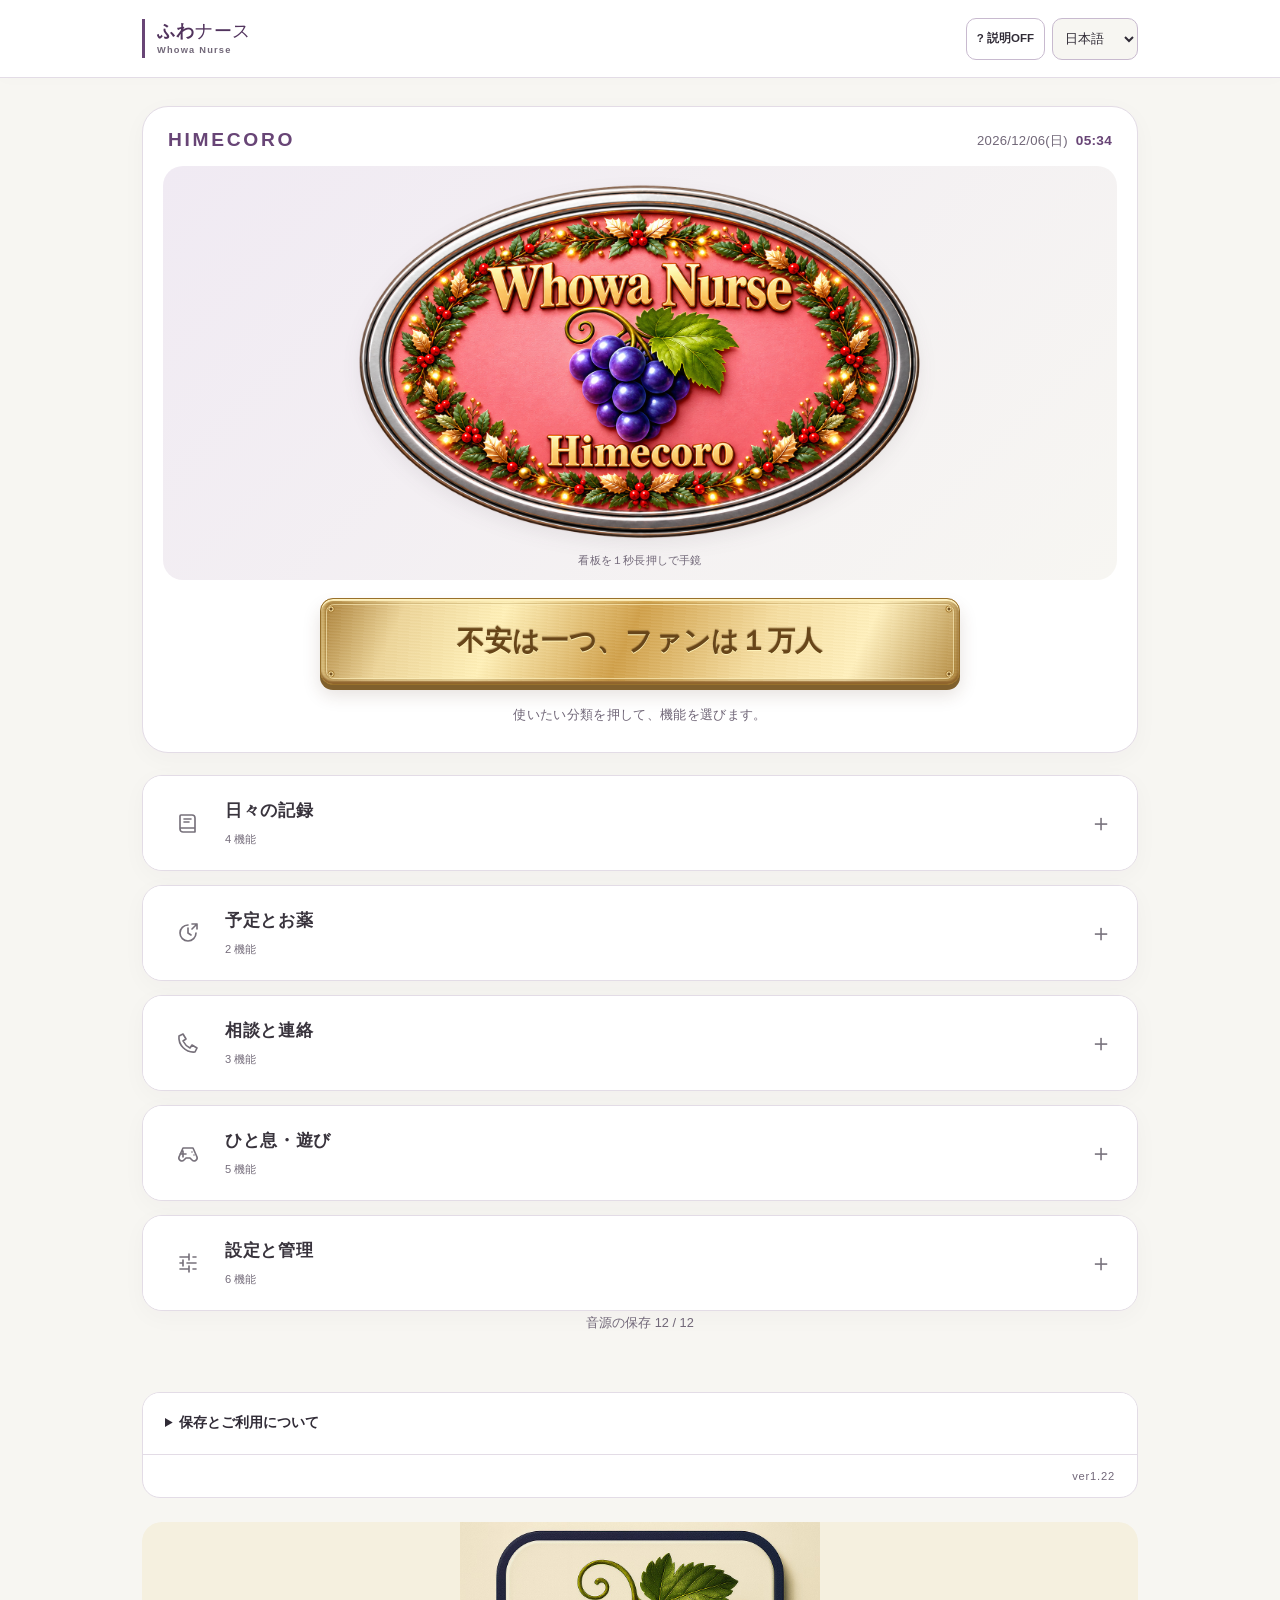
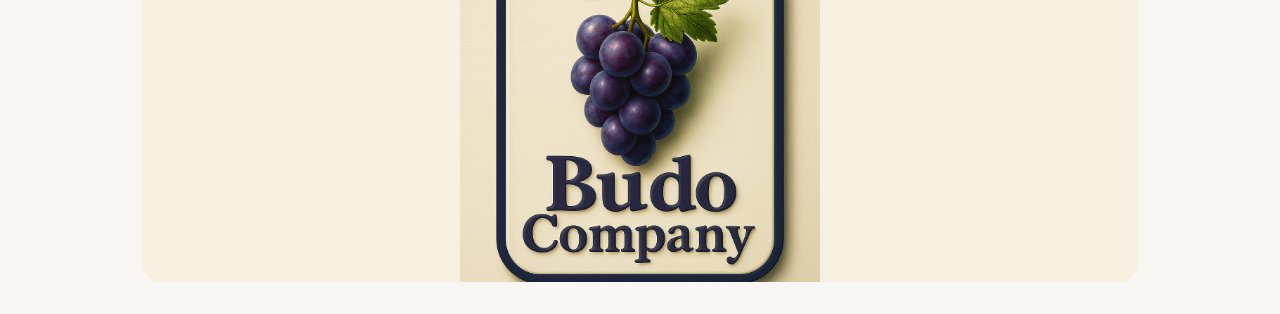
==== commit ae7e7275: "Add files via upload" ====
--- a/index.html
+++ b/index.html
@@ -1,4 +1,4 @@
-<!doctype html><html lang="ja"><head><meta charset="utf-8"><meta name="viewport" content="width=device-width,initial-scale=1,viewport-fit=cover"><meta name="description" content="健康記録、写真日記、自然音やゲームをひとつに。自分のペースで使う、ふわナース。"><meta name="robots" content="noindex,nofollow"><meta name="theme-color" content="#684576"><title>ふわナース</title><link rel="stylesheet" href="app-v1.21.css"></head><body><header><button id="homeBtn" data-help="home">⌂ <span data-key="home"></span></button><strong>ふわナース</strong><div class="row nostack" style="flex:0 0 auto"><button id="helpBtn" data-help="help">?</button><select id="lang" aria-label="Language"><option value="ja">日本語</option><option value="en">English</option><option value="fr">Français</option></select></div></header><div id="helpBanner" hidden></div><main id="app"></main><footer class="site-notice" aria-label="ご利用にあたって"><p>このウェブサイトは、女性向けの健康管理サイトです。どなたでも無料でご利用いただけます。</p><p>記録や写真は、ご利用の端末のブラウザ内に保存されます。機種変更の際は、事前にバックアップを保存し、新しい端末で復元してください。自動では引き継がれません。</p><p>ブラウザのデータ削除や端末の故障などで記録が消える場合がありますので、定期的なバックアップをお願いします。新しい端末で記録を確認できるまで、古い端末のデータは消さないでください。</p><p>本サイトは日々の記録を補助するもので、診断・治療を行うものではありません。動作やデータの保存を保証するものではありません。</p><p id="appVersion" style="text-align:right;margin-top:16px">読み込み中…</p></footer><div class="creator-credit" id="creatorCredit"><img src="budo-logo-v1.09.jpg" alt="Budo Company 葡萄のロゴ" width="160" height="160"></div><div class="progress" id="progress"></div><div id="toast" class="toast" role="status" hidden></div><dialog id="modal"></dialog><script>
+<!doctype html><html lang="ja"><head><meta charset="utf-8"><meta name="viewport" content="width=device-width,initial-scale=1,viewport-fit=cover"><meta name="description" content="健康記録、写真日記、自然音やゲームをひとつに。自分のペースで使う、ふわナース。"><meta name="robots" content="noindex,nofollow"><meta name="theme-color" content="#684576"><title>ふわナース</title><link rel="stylesheet" href="app-v1.22.css"></head><body><header><button id="homeBtn" data-help="home">⌂ <span data-key="home"></span></button><strong>ふわナース</strong><div class="row nostack" style="flex:0 0 auto"><button id="helpBtn" data-help="help">?</button><select id="lang" aria-label="Language"><option value="ja">日本語</option><option value="en">English</option><option value="fr">Français</option></select></div></header><div id="helpBanner" hidden></div><main id="app"></main><footer class="site-notice" aria-label="ご利用にあたって"><p>このウェブサイトは、女性向けの健康管理サイトです。どなたでも無料でご利用いただけます。</p><p>記録や写真は、ご利用の端末のブラウザ内に保存されます。機種変更の際は、事前にバックアップを保存し、新しい端末で復元してください。自動では引き継がれません。</p><p>ブラウザのデータ削除や端末の故障などで記録が消える場合がありますので、定期的なバックアップをお願いします。新しい端末で記録を確認できるまで、古い端末のデータは消さないでください。</p><p>本サイトは日々の記録を補助するもので、診断・治療を行うものではありません。動作やデータの保存を保証するものではありません。</p><p id="appVersion" style="text-align:right;margin-top:16px">読み込み中…</p></footer><div class="creator-credit" id="creatorCredit"><img src="budo-logo-v1.09.jpg" alt="Budo Company 葡萄のロゴ" width="160" height="160"></div><div class="progress" id="progress"></div><div id="toast" class="toast" role="status" hidden></div><dialog id="modal"></dialog><script>
 'use strict';
 
-</script><script src="last-call-catalog.js"></script><script src="reasoning-quiz-v1.12.js"></script><script src="word-games-v1.12.js"></script><script src="play-games-v1.15.js"></script><script src="game-aid-v1.18.js"></script><script src="quiz-formats-v1.18.js"></script><script src="frame-photos-v1.19.js"></script><script src="mini-games-v1.20.js"></script><script src="knowledge-quiz-v1.20.js"></script><script src="app-v1.21.js"></script></body></html>
+</script><script src="last-call-catalog.js"></script><script src="reasoning-quiz-v1.12.js"></script><script src="word-games-v1.12.js"></script><script src="play-games-v1.15.js"></script><script src="game-aid-v1.18.js"></script><script src="quiz-formats-v1.18.js"></script><script src="frame-photos-v1.19.js"></script><script src="mini-games-v1.20.js"></script><script src="knowledge-quiz-v1.20.js"></script><script src="app-v1.22.js"></script></body></html>
--- a/app-v1.22.css
+++ b/app-v1.22.css
@@ -0,0 +1,344 @@
+
+:root{--bg:#fff8f3;--panel:#ffffffd9;--ink:#4c302e;--muted:#826b65;--accent:#b84d66;--line:#e5cbb7;--shadow:0 5px 18px #76413b12;--scale:1}*{box-sizing:border-box}body{margin:0;background:radial-gradient(ellipse at top,#f4d9df,transparent 65%),var(--bg);color:var(--ink);font:calc(16px * var(--scale))/1.65 system-ui,-apple-system,sans-serif}body.dark{--bg:#211b21;--panel:#332b34;--ink:#fff0e7;--muted:#cab6b3;--line:#65505b;--accent:#ef9eb1}button,input,select,textarea{font:inherit;color:inherit}button,a,select{touch-action:manipulation}button{cursor:pointer;background:var(--panel);border:1px solid var(--line);border-radius:16px;padding:12px 16px;min-height:48px}button:hover{border-color:var(--accent)}button:disabled{opacity:.45;cursor:default}button.primary{background:var(--accent);color:white;border-color:var(--accent)}button.danger{color:#b52c3e}input,select,textarea{width:100%;background:var(--bg);border:1px solid var(--line);border-radius:12px;padding:11px;margin:5px 0 12px}textarea{min-height:140px;resize:vertical}label{display:block}small,.muted{color:var(--muted)}h1,h2,h3,p{margin:0 0 12px}h1{font:700 1.65em/1.4 Georgia,serif}h2{font-size:1.2em;margin-top:20px}h3{font-size:1.05em}main{max-width:860px;margin:auto;padding:16px 16px 80px}header{position:sticky;top:0;z-index:20;background:var(--bg);border-bottom:1px solid var(--line);padding:9px 15px;display:flex;gap:8px;align-items:center;justify-content:space-between}header button{padding:7px 12px;min-height:42px}header .nostack>*{flex:0 0 auto}header select{width:105px;margin:0;padding:7px;max-width:125px}.row{display:flex;align-items:center;gap:10px;flex-wrap:wrap}.row>*{flex:1}.grid{display:grid;grid-template-columns:repeat(2,minmax(0,1fr));gap:12px}.card{background:var(--panel);border:1px solid var(--line);border-radius:22px;box-shadow:var(--shadow);padding:19px;margin-bottom:15px}.tile{display:flex;gap:12px;align-items:center;text-align:left;min-height:108px;box-shadow:var(--shadow);width:100%;padding:17px}.tile .icon{font-size:30px;flex:0 0 40px}.tile strong{display:block;font-size:1.08em}.tile small{display:block;font-size:.78em;margin-top:4px}.hero{background:linear-gradient(110deg,#ffefdf,var(--panel));border-color:#cda56e}.brand{text-align:center;padding:8px 0 15px}.brand img{width:100%;max-height:245px;object-fit:contain;border-radius:25px;user-select:none;-webkit-touch-callout:none}.chip{display:inline-block;padding:5px 12px;border-radius:20px;background:#b84d6614;font-size:.85em}.choice{display:flex;flex-wrap:wrap;gap:7px;margin-bottom:13px}.choice button{padding:9px 13px}.choice .selected{background:var(--accent);color:white}.photo-grid{display:grid;grid-template-columns:repeat(3,1fr);gap:9px}.photo-grid img{width:100%;height:120px;object-fit:cover;border-radius:12px}.avatar{width:92px;height:92px;border-radius:50%;object-fit:cover;background:#e8dada}.entry{border-bottom:1px solid var(--line);padding:16px 0}.entry:last-child{border:0}.entry .body{white-space:pre-wrap;overflow-wrap:anywhere}.entry img{cursor:zoom-in}.dial{display:flex;align-items:center;gap:8px;margin-bottom:13px}.dial select{margin:0;max-width:190px}.dial button{padding:8px 17px;font-size:1.3em}.dial .check{width:auto;margin:0}.tabs{display:flex;overflow:auto;gap:7px;margin-bottom:14px}.tabs button{white-space:nowrap}.slider{position:relative;background:linear-gradient(100deg,var(--panel),#bddde733);border:1px solid var(--line);border-radius:40px;height:82px;margin-bottom:12px;overflow:hidden;touch-action:pan-y}.slider .track{position:absolute;left:20px;right:25px;top:35px;height:12px;background:#a8cbee;border-radius:15px}.slider .handle{position:absolute;left:5px;top:5px;height:70px;width:70%;border-radius:35px;background:var(--panel);border:2px solid #abcce3;padding:9px 20px;z-index:2;line-height:1.35;user-select:none;-webkit-touch-callout:none;overflow:hidden}.slider .handle strong,.slider .handle small{display:block;overflow:hidden;text-overflow:ellipsis;white-space:nowrap}.slider .end{position:absolute;right:14px;top:19px;font-size:28px}.overlay{position:fixed;inset:0;z-index:80;background:var(--bg);padding:20px;overflow:auto;display:flex;flex-direction:column;align-items:stretch}.overlay .inner{max-width:760px;width:100%;margin:auto}.overlay video{position:absolute;inset:0;width:100%;height:100%;object-fit:contain;transform:scaleX(-1);background:#000}.overlay.frame{background:#090909;color:white;padding:0;touch-action:pan-y}.overlay.frame img{width:100%;height:100%;object-fit:contain;min-height:0;flex:1}.frame .controls{position:absolute;top:14px;left:14px;right:14px;z-index:2;display:flex;gap:10px}.frame .controls button{background:#222b;color:white;border-color:#aaa5}.mirror-note{position:absolute;bottom:20px;left:0;width:100%;text-align:center;color:white;text-shadow:0 1px 5px black;pointer-events:none}.toast{position:fixed;bottom:22px;left:50%;transform:translateX(-50%);z-index:150;background:#49332e;color:white;padding:12px 20px;border-radius:15px;max-width:92%;box-shadow:var(--shadow)}#helpBanner{background:#f3e1a7;color:#3a3025;padding:8px;text-align:center}dialog{border:1px solid var(--line);border-radius:22px;background:var(--bg);color:var(--ink);width:min(94vw,650px);max-height:92vh;padding:24px}dialog::backdrop{background:#24141a80}svg.chart{width:100%;height:auto;min-height:180px;overflow:visible}.legend{display:flex;gap:15px;font-size:.85em}.progress{position:fixed;top:0;left:0;height:4px;background:var(--accent);z-index:200;width:0}.game-board{font-size:1.1em;text-align:center;padding:18px;background:var(--bg);border-radius:18px;white-space:pre-wrap;overflow-wrap:anywhere}.answers{display:grid;gap:10px;margin-top:15px}.answers button{text-align:left}.success{color:#2b8065;font-weight:bold}.error{color:#b52c3e}.board{display:grid;gap:6px;max-width:360px;margin:15px auto}.board button{padding:6px;aspect-ratio:1;min-height:48px;font-size:1.2em}.calendar{display:grid;grid-template-columns:repeat(7,1fr);gap:5px}.calendar button{padding:4px;min-height:58px;border-radius:8px;font-size:.85em}.calendar img{width:100%;height:38px;object-fit:cover}.checkrow{display:flex;gap:10px;align-items:center}.checkrow input{width:auto;margin:0}.badge{font-size:.8em;border-radius:8px;padding:2px 7px;background:#ac627321}.notice{padding:12px;border-left:4px solid var(--accent);background:#b84d660b}.owner-field{padding:12px;border-bottom:1px solid var(--line);overflow-wrap:anywhere}.owner-field:last-child{border:0}a{color:var(--accent)}footer{text-align:center;margin-top:25px;font-size:.8em;color:var(--muted)}.help-page{font-size:1.12em}.help-page p{margin-bottom:20px}.help-page h1{margin:20px 0}.sr{position:absolute;clip:rect(0,0,0,0)}@media(max-width:520px){main{padding:12px 12px 70px}.tile{padding:12px;min-height:104px;gap:7px}.tile .icon{font-size:25px;flex-basis:28px}.tile strong{font-size:.94em}.grid{gap:9px}.card{padding:15px}.brand img{max-height:210px}h1{font-size:1.4em}.row.nostack>*{min-width:0}header{padding:7px}.slider .handle{width:72%}.photo-grid img{height:95px}}body.large{--scale:1.18}
+.help-on{background:#326e60!important;color:white!important;border-color:#326e60!important}#helpBtn{font-size:.76em;white-space:nowrap}.modal-tools{position:sticky;top:-24px;background:var(--bg);z-index:8;display:flex;gap:8px;justify-content:space-between;padding:8px 0}.modal-tools button{font-size:.85em;padding:8px 12px}.modal-tools .help-on{box-shadow:0 0 0 2px #326e6030}#modalHelpNotice{position:relative}.dial-roll{flex:1;text-align:center;font-size:1.8em;font-weight:700;line-height:1.8;background:linear-gradient(var(--bg),var(--panel),var(--bg));border:1px solid var(--line);border-radius:12px;cursor:ns-resize;touch-action:none;user-select:none;min-width:90px}.dial-roll:focus{outline:3px solid var(--accent)}.dial-list{font-size:.82em;margin:0 0 16px}.dial-list summary{cursor:pointer}.dial-list select{max-width:260px}.month-scroll{overflow:auto;max-height:72vh;margin-top:14px;isolation:isolate;border:1px solid var(--line);border-radius:12px}.month-table{border-collapse:separate;border-spacing:0;font-size:.8em;width:max-content;min-width:100%}.month-table th,.month-table td{border-right:1px solid var(--line);border-bottom:1px solid var(--line);text-align:center;min-width:38px;height:39px}.month-table th:first-child{position:sticky;left:0;background:var(--bg);z-index:2;width:150px;min-width:150px;max-width:150px;text-align:left;padding:8px;font-size:.88em}.month-table thead th{position:sticky;top:0;background:var(--bg);z-index:3}.month-table thead th:first-child{z-index:4}.month-table td button{border:0;background:transparent;border-radius:0;width:100%;height:100%;padding:3px;min-height:38px;font-size:1em;white-space:nowrap}.month-table .good{background:#3a9d7d12;color:#267b65}.month-table .mild{background:#dfa8371b;color:#896215}.month-table .strong{background:#c258751f;color:#a13b59}.month-table .aux{background:#758fb414}.month-table .numeric{color:var(--ink)}.fit-month{overflow:auto}.fit-month .month-table{table-layout:fixed;width:100%;font-size:clamp(6px,.9vw,11px)}.fit-month .month-table th,.fit-month .month-table td{min-width:0}.fit-month .month-table th:first-child{width:65px;min-width:65px;font-size:8px}.fit-month .month-table td button{font-size:inherit;padding:0;overflow:hidden;text-overflow:clip}.fit-month .month-table td.numeric button{font-size:.8em}.official-link{display:block;border:1px solid var(--line);border-radius:14px;padding:13px;text-decoration:none;background:var(--panel)}.official-link:focus{outline:2px solid var(--accent)}header strong{white-space:nowrap;font-size:.9em}header .nostack{gap:5px}header select{width:86px!important}@media(max-width:380px){#helpBtn{font-size:.65em;padding:6px}header strong{font-size:.8em}header select{width:72px!important}header button{padding:6px 9px}}
+
+/* Keep the existing palette and silhouettes; emphasize actionable outlines. */
+button:not(:disabled),a.official-link,summary{border:2px solid #b99a8c}button:disabled{border:1px solid var(--line);opacity:.48;cursor:default}.month-table td button:not(:disabled){border:2px solid #b99a8c70;border-radius:5px}.tile:not(:disabled){border-width:2px}.dial-roll{border-width:2px}
+#homeBtn,[data-action="goTop"]{background:#fff0a6!important;color:#58441a!important;border:2px solid #c4a652!important;box-shadow:0 2px 5px #92762a22;font-weight:750}#homeBtn:focus-visible,[data-action="goTop"]:focus-visible{outline:3px solid #806312;outline-offset:3px}
+header{flex-wrap:wrap;gap:6px}header strong{flex:1;text-align:center}#backBtn{font-size:.83em;padding:7px 10px}header>.row{margin-left:auto}header #homeBtn{padding:7px 12px}.help-nav{position:sticky;top:0;display:flex;justify-content:space-between;gap:8px;background:var(--bg);padding:8px 0}.mirror-nav{position:absolute;top:15px;left:15px;right:15px;display:flex;justify-content:space-between;z-index:10}.modal-tools{flex-wrap:wrap}.transfer-simple{font-size:1.12em;line-height:2}details{margin:14px 0}summary{cursor:pointer;padding:10px 12px;border-radius:12px;background:var(--panel)}
+.week-scroll{overflow:auto;max-height:70vh;border:1px solid var(--line);border-radius:12px}.week-table{border-collapse:separate;border-spacing:0;min-width:100%;width:max-content;font-size:.85em}.week-table th,.week-table td{padding:5px;border-bottom:1px solid var(--line);border-right:1px solid var(--line);text-align:center;min-width:60px}.week-table th:first-child{position:sticky;left:0;z-index:2;background:var(--bg);text-align:left;min-width:132px;max-width:170px;overflow-wrap:anywhere}.week-table thead th{position:sticky;top:0;z-index:3;background:var(--bg)}.week-table thead th:first-child{z-index:4}.week-table td button{width:100%;padding:5px;min-height:46px;font-size:1.3em}.dose-taken{background:#dbeee2}.dose-unsure{background:#fff0cb}.dose-skipped{background:#eee7e5}.week-table .dose-taken button,.week-table .dose-unsure button,.week-table .dose-skipped button{color:#423b32}
+.season-canvas{height:clamp(230px,38vh,410px);position:relative;overflow:hidden;border-radius:22px;background:linear-gradient(130deg,var(--season0,#eef1ee),var(--season1,#dce2e5),var(--season2,#f7f5f0));isolation:isolate}.season-shape{position:absolute;width:110%;height:110%;border-radius:44% 56% 60% 40%;filter:blur(24px);opacity:.4;will-change:transform;animation:season-drift 38s ease-in-out infinite alternate;animation-play-state:paused;background:radial-gradient(ellipse,var(--season1,#dce2e5),transparent 66%)}.season-shape.one{left:-45%;top:-35%}.season-shape.two{left:35%;top:10%;animation-delay:-19s;animation-duration:47s;background:radial-gradient(ellipse,var(--season0,#eef1ee),transparent 70%)}.season-shape.three{left:-15%;top:45%;animation-delay:-9s;animation-duration:53s;background:radial-gradient(ellipse,var(--season2,#f7f5f0),transparent 70%)}.moving .season-shape{animation-play-state:running}.season-now{min-height:3em;text-align:center}.sound-grid{display:grid;grid-template-columns:repeat(3,minmax(0,1fr));gap:9px}.sound-choice{padding:10px 6px;font-size:.9em}.sound-choice strong,.sound-choice small{display:block}.sound-choice small{font-size:.8em}.sound-choice[aria-pressed="true"]{background:#e1ebdf;border-color:#597556}.sound-status{text-align:center;font-size:.8em;color:var(--muted)}@keyframes season-drift{from{transform:translate(-8%,-5%) rotate(-8deg) scale(1)}to{transform:translate(12%,9%) rotate(12deg) scale(1.18)}}@media(prefers-reduced-motion:reduce){.season-shape{animation:none!important}}@media(max-width:380px){header strong{display:none}.sound-grid{gap:6px}.sound-choice{font-size:.8em}}
+
+.fit-week .week-table{width:100%;table-layout:fixed}.fit-week .week-table th,.fit-week .week-table td{min-width:0;padding:2px;font-size:.8em}.fit-week .week-table th:first-child{width:85px;min-width:85px;max-width:85px;font-size:.82em}.fit-week .week-table td button{padding:0;min-height:40px;font-size:1.2em;overflow-wrap:anywhere}.fit-week .week-table thead th{font-size:.65em;white-space:nowrap}.fit-week .week-table td{vertical-align:middle}
+
+
+.site-notice{max-width:828px;margin:0 auto 32px;padding:20px;border:2px solid #555;border-radius:14px;background:#fff;color:#000;font-size:1rem;line-height:1.8;overflow-wrap:anywhere}.site-notice p:last-child{margin-bottom:0}@media(max-width:860px){.site-notice{margin:0 12px 24px}}
+.creator-credit{text-align:center;margin:24px auto 0}.creator-credit img{display:block;width:160px;max-width:100%;height:auto;margin:auto;border-radius:8px}
+.dial input{width:130px;text-align:center;font-size:28px;font-weight:700;margin:0}.dial button{min-width:64px;font-size:28px;touch-action:none}.clear-exit .controls{opacity:1!important;flex-wrap:wrap}.clear-exit .controls button:first-child{background:#fff9b5;color:#000;font-size:20px;border:3px solid #333;min-height:56px}.mirror-exit{position:absolute;top:15px;right:15px;z-index:4}.mirror-exit button{background:#fff9b5;color:#000;font-size:20px;border:3px solid #333}.season-canvas{filter:saturate(2.2) brightness(1.08);border:2px solid #77a49b}.season-shape{opacity:.85;filter:blur(9px);background:radial-gradient(ellipse,#f4ce52 10%,var(--season1) 50%,transparent 72%)}.season-shape.two{background:radial-gradient(ellipse,#64c4ab 10%,var(--season0) 55%,transparent 75%)}.season-shape.three{background:radial-gradient(ellipse,#ce95e0 10%,var(--season2) 55%,transparent 75%)}.meal-actions button{margin:5px;background:#e8f6d6;color:#172d16}.meal-drug{display:flex;gap:12px;align-items:center;flex-wrap:wrap;border:2px solid #acc6b5;border-radius:14px;padding:18px;margin:12px 0;font-size:20px}.meal-drug input,.checkrow input{width:26px;height:26px;flex-shrink:0}.colour-games{background:#fff8e2;color:#342947}.colour-games .board button,.colour-games .answers button{background:#e2f4ff;color:#2b2859;border-color:#7c9bd1}.colour-games .board button:nth-child(3n+1),.colour-games .answers button:nth-child(3n+1){background:#ffe1e9}.colour-games .board button:nth-child(3n+2),.colour-games .answers button:nth-child(3n+2){background:#def6ce}.colour-games .board button.primary{background:#ffd052}.game-assist button{background:#ffe88d;color:#302949}button[data-action^="game:"]:nth-child(4n+1){background:#ffe0e8}button[data-action^="game:"]:nth-child(4n+2){background:#e0f1ff}button[data-action^="game:"]:nth-child(4n+3){background:#e1f6d3}button[data-action^="game:"]:nth-child(4n){background:#fff0bc}
+.season-shape{animation-duration:12s}.season-shape.two{animation-duration:15s}.season-shape.three{animation-duration:18s}@media(prefers-reduced-motion:reduce){.season-canvas.motion-enabled .season-shape{animation:season-drift 14s ease-in-out infinite alternate!important}.season-canvas.motion-enabled .season-shape.two{animation-delay:-7s!important}.season-canvas.motion-enabled .season-shape.three{animation-delay:-3s!important}}
+.simple-home{display:grid;gap:12px;margin:20px 0}.simple-home .tile{font-size:1.2em;min-height:80px;background:#fff2cc;border:2px solid #c5a66e}.all-features{margin:20px 0}.all-features>summary{padding:18px;border:2px solid #aabb9c;border-radius:15px;background:#edf6e3;font-size:1.1em;font-weight:bold;cursor:pointer}.all-features .grid{margin-top:16px}.order-row{display:flex;align-items:center;gap:8px;margin:8px 0}.order-row span{flex:1}.order-row button{padding:8px;min-height:44px}.check-item{padding:15px;border-bottom:1px solid var(--line)}.check-item small{display:block}.check-item .checkrow{margin-bottom:10px}.previous-value{color:#777;background:#f7f7f7;font-weight:400}.cover-home105{position:fixed;right:12px;bottom:12px;z-index:75;background:#fff2a9;color:#111;border:3px solid #665b2b;font-weight:bold;box-shadow:0 3px 12px #0003}.save-confirmation{font-size:22px;font-weight:bold;background:#176441;color:white;min-width:240px;text-align:center}body:has(dialog[open])>.cover-home105{display:none}.modal-tools:has([data-action="cover105"]){position:sticky;top:-24px;z-index:10;background:var(--bg)}
+
+body.on-home106 #homeBtn,body.on-home106>.cover-home105{display:none!important}.voice-panel106{background:#fff;border:3px solid #506678;border-radius:16px;padding:16px;color:#17232e}.voice-buttons106{display:grid;grid-template-columns:repeat(3,minmax(0,1fr));gap:8px}.voice-buttons106 button{border:3px solid currentColor;border-radius:10px;min-height:60px;font-weight:800;padding:10px 4px;font-size:1.1em}.voice-record106{background:#b02235!important;color:white!important}.voice-stop106{background:#263445!important;color:white!important}.voice-listen106{background:#1268ad!important;color:white!important}.voice-buttons106 button:disabled{opacity:.35}.record-clock106{font-size:1.65em;font-weight:800;margin:15px 0 4px}#recordMeter106{width:100%;height:22px;accent-color:#b02235}#recordStatus{margin-top:12px;border:2px solid #506678;background:#f0f5fa;padding:12px;border-radius:8px;min-height:70px;font-weight:700}#recordStatus.record-error106{border-color:#b02235;background:#fff0f1;color:#8b1022}#memoSave106{color:var(--ink);font-weight:700;border:2px solid #26805c;padding:12px;margin:15px 0}.memo-close106{width:100%;background:#fff0aa!important;border:3px solid #7c6528;color:#312400!important;font-weight:700}.memo-body106{white-space:pre-wrap}
+
+.brand img{display:block;width:100%;max-width:760px;height:auto;margin:0 auto}.brand{padding:0;background:transparent}.preset-grid108{display:grid;grid-template-columns:repeat(2,minmax(0,1fr));gap:8px}.preset-grid108 button{font-size:1rem;white-space:normal}#entryBody{white-space:pre-wrap}label[hidden]{display:none!important}
+
+.creator-credit{width:100%;max-width:none;margin:0;padding:0;text-align:center}.creator-credit img{display:block;width:100%!important;max-width:none!important;height:auto!important;margin:0}
+.mirror-full109{position:fixed!important;inset:0!important;width:100vw!important;height:100dvh!important;padding:0!important;margin:0!important;background:#000;z-index:10000}.mirror-full109 video{display:block;width:100%!important;height:100%!important;max-width:none!important;max-height:none!important;object-fit:cover!important;transform:scaleX(-1)}.mirror-full109 .mirror-exit{position:absolute;top:max(12px,env(safe-area-inset-top));right:max(12px,env(safe-area-inset-right));z-index:2}
+.lc-start109{display:grid;grid-template-columns:1fr 1fr;gap:12px}.lc-start109 button{font-size:1.2em;min-height:78px}.lc-total109{display:flex;gap:12px;flex-wrap:wrap}.lc-total109 span{flex:1;font-size:1.8em;font-weight:bold;padding:14px;background:#f4e8f8;color:#482c56;border-radius:16px}.lc-total109 small{display:block;font-size:.5em}.lc-confirm109{padding:14px;border:2px solid #8c659d;border-radius:12px;background:#faf1ff;color:#36223d}.lc-chip109{display:flex;flex-wrap:wrap;gap:7px;margin:8px 0 18px}.lc-chip109 button{padding:8px;min-height:42px}.lc-art109{width:min(210px,70vw);aspect-ratio:1;background-image:url('last-call-art-v1.09.png');background-size:300% 200%;background-repeat:no-repeat;margin:8px auto}.lc-chart109{width:100%;height:auto;display:block;background:#fff;color:#302137;border-radius:12px}.lc-cancelled109{opacity:.65}.table-wrap{overflow-x:auto}.lc-choose109 label{font-weight:bold}.lc-choose109 select{min-height:52px}#lcCount109{max-width:160px}.lc-start109 button:disabled{opacity:.45}
+
+dialog.alarm-full110{position:fixed;inset:0;margin:0;width:100vw;max-width:none;height:100vh;height:100dvh;min-height:100dvh;max-height:100dvh;border:0;border-radius:0;padding:max(12px,env(safe-area-inset-top)) max(16px,env(safe-area-inset-right)) max(24px,env(safe-area-inset-bottom)) max(16px,env(safe-area-inset-left));background:var(--bg);overflow-y:auto;overscroll-behavior:contain}dialog.alarm-full110::backdrop{background:var(--bg)}.alarm-full110 .modal-tools{top:0;padding:8px 0;flex-wrap:wrap;background:var(--bg)}.clock-row110{display:flex;gap:12px;align-items:center;max-width:420px}.clock-row110 label{flex:1;min-width:0}.clock-row110 select{font-size:1.3em;min-height:58px;background:var(--bg);border:2px solid var(--accent)}.clock-row110>span{font-size:1.5em}.nav-back110{border:2px solid var(--line);border-radius:14px;min-height:48px;padding:10px 16px;font-weight:600}.lc-how110{background:var(--bg);border:2px solid var(--line);border-radius:18px;padding:18px;margin-bottom:18px}.lc-how110 li,.guide110 li{margin-bottom:12px}.guide110{line-height:1.9}.guide-intro110{padding:16px;border:2px solid var(--line);border-radius:18px;margin-bottom:20px}.guide110 ol,.lc-how110 ol{padding-left:1.5em}.alarm-clock110{padding:16px;border:2px solid var(--line);border-radius:16px;margin-bottom:20px}
+
+.time-dial111{flex:1;min-width:100px;text-align:center}.time-dial111>button{width:100%;padding:5px;min-height:40px}.wheel111{display:flex;flex-direction:column;align-items:center;justify-content:center;min-height:156px;border:2px solid var(--accent);border-radius:15px;touch-action:none;user-select:none;background:var(--bg);cursor:ns-resize}.wheel111 strong{font-size:2.2rem;border-top:1px solid var(--line);border-bottom:1px solid var(--line);width:100%}.wheel-prev111,.wheel-next111{color:var(--muted);font-size:1.1rem;opacity:.6}.wheel111:focus{outline:3px solid var(--accent)}.alarm-status111{padding:16px;border:2px solid var(--line);border-radius:16px;margin-bottom:18px}dialog.game-full111{position:fixed;inset:0;margin:0;width:100vw;max-width:none;height:100vh;height:100dvh;min-height:100dvh;max-height:100dvh;border:0;border-radius:0;padding:max(12px,env(safe-area-inset-top)) max(14px,env(safe-area-inset-right)) max(24px,env(safe-area-inset-bottom)) max(14px,env(safe-area-inset-left));background:var(--bg);overflow-y:auto}dialog.game-full111::backdrop{background:var(--bg)}.game-full111 .modal-tools{top:0;background:var(--bg);flex-wrap:wrap}.game-full111 .board{width:min(90vw,70dvh,720px);max-width:none;margin:20px auto;gap:8px}.game-full111 .board button{font-size:clamp(1.2rem,5vw,2.8rem);min-height:54px}.game-full111 .game-board{font-size:clamp(1.1rem,3.5vw,1.8rem);line-height:1.8;text-align:left;padding:20px}.game-full111 .answers{grid-template-columns:repeat(2,minmax(0,1fr));gap:12px}.game-full111 .answers button{min-height:76px;font-size:1.15rem;overflow-wrap:anywhere}.game-rules111{border:2px solid var(--line);border-radius:15px;padding:12px;margin:14px 0}.game-rules111 h2{margin-top:0}.quiz-courses111{display:grid;gap:16px;grid-template-columns:repeat(auto-fit,minmax(160px,1fr))}.quiz-courses111 button{min-height:90px;font-size:1.2rem}#reasonResult111{margin-top:18px;padding:10px}#reasonResult111:empty{display:none}@media(max-width:400px){.game-full111 .answers{grid-template-columns:1fr}}
+.game-full111 .board>div:not(.row){height:clamp(44px,10vw,100px)!important}.compact-note112{box-sizing:border-box;line-height:1.5;padding:.5em;overflow-y:auto;resize:vertical;font-size:1rem}.word-prompt112{white-space:pre-wrap;overflow-wrap:anywhere}.game-full111 .game-board{font-size:clamp(1.05rem,3.4vw,1.4rem);line-height:1.9;white-space:pre-wrap}.game-full111 .answers button{line-height:1.6;text-align:left}@media(max-width:600px){.game-full111 .answers{grid-template-columns:1fr}}
+
+/* ふわナース — 葡萄色と生成りの共通デザイン */
+:root{
+ --bg:#f7f6f2;--panel:#fff;--ink:#302b36;--muted:#716778;
+ --accent:#684576;--accent-strong:#51335d;--accent-soft:#f0eaf3;
+ --line:#e3dce6;--line-strong:#c8bacf;--sage:#526c5c;--sage-soft:#edf3ee;
+ --shadow:0 6px 24px #38263e08;--radius:22px;--content-width:1040px;
+ --scale:1;color-scheme:light;
+}
+body{background:var(--bg);color:var(--ink);font-family:-apple-system,BlinkMacSystemFont,"Hiragino Kaku Gothic ProN","Yu Gothic UI",Meiryo,sans-serif;font-size:calc(16px * var(--scale));line-height:1.8;-webkit-font-smoothing:antialiased;overflow-wrap:anywhere}
+body.dark{--bg:#211e25;--panel:#2b2630;--ink:#f4edf7;--muted:#c3b7ca;--accent:#d1acdf;--accent-strong:#edcef7;--accent-soft:#3a2e42;--line:#514458;--line-strong:#796483;--sage:#bdd4c3;--sage-soft:#2a3930;--shadow:0 8px 24px #0002;color-scheme:dark}
+[hidden]{display:none!important}
+h1,h2,h3{font-family:inherit;color:var(--ink);font-weight:750;letter-spacing:.025em;overflow-wrap:anywhere}
+h1{font-size:1.55em;line-height:1.5;margin:0 0 14px}
+h2{font-size:1.12em;line-height:1.6;margin:24px 0 12px}
+h3{font-size:1em;line-height:1.6;margin:0 0 12px}
+p{margin:0 0 14px}small{line-height:1.7}strong{font-weight:700}
+main{width:100%;max-width:var(--content-width);padding:28px 22px 44px}
+main>*,.row>*,.grid>*{min-width:0}
+body>header{min-height:78px;padding:12px max(20px,calc((100vw - var(--content-width))/2 + 22px));background:var(--panel);border-bottom:1px solid var(--line);gap:12px;box-shadow:0 2px 14px #39263e04;align-items:center;flex-wrap:wrap}
+body>header .app-wordmark113{display:flex!important;flex:1;flex-direction:column;align-items:flex-start;text-align:left;white-space:nowrap;min-width:100px;line-height:1.3;color:var(--accent-strong);font-size:1.15rem;letter-spacing:.06em;padding-left:12px;border-left:3px solid var(--accent)}
+.app-wordmark113 .wordmark-light113{font-weight:500;letter-spacing:.02em}
+.app-wordmark113 small{font-size:.58rem;font-weight:600;letter-spacing:.13em;line-height:1.7;color:var(--muted)}
+body>header .row{flex-wrap:nowrap;gap:7px}body>header select{width:86px!important;min-height:42px;padding:8px;font-size:.8rem;border-radius:10px;background:var(--bg)}
+button:not(:disabled),a.official-link,summary{border:1px solid var(--line-strong)}
+button{background:var(--panel);border-radius:12px;min-height:48px;padding:12px 17px;font-weight:600;line-height:1.6;box-shadow:none;transition:background-color .15s,border-color .15s,box-shadow .15s}
+button:hover:not(:disabled){background:var(--accent-soft);border-color:var(--accent)}
+button:active:not(:disabled){box-shadow:inset 0 1px 4px #35203e14}
+button:focus-visible,a:focus-visible,summary:focus-visible,input:focus-visible,select:focus-visible,textarea:focus-visible{outline:3px solid var(--accent);outline-offset:3px}
+button:disabled{opacity:.45;border:1px solid var(--line);cursor:default}
+button.primary,button.selected,.choice .selected{background:var(--accent)!important;color:var(--panel)!important;border-color:var(--accent)!important}
+body.dark button.primary,body.dark button.selected,body.dark .choice .selected{color:#281c30!important}
+button.primary:hover:not(:disabled){background:var(--accent-strong)!important}
+button.danger{color:#9c354d;border-color:#ddb8c2;background:var(--panel)}
+body.dark button.danger{color:#ffb5c8;border-color:#885469}
+#homeBtn,[data-action="goTop"],[data-action="cover105"],.memo-close106{background:#faf1dd!important;color:#624b22!important;border:1px solid #d4c096!important;box-shadow:none!important;font-weight:700}
+body.dark #homeBtn,body.dark [data-action="goTop"],body.dark [data-action="cover105"],body.dark .memo-close106{background:#473b27!important;color:#f6e0ad!important;border-color:#8b7954!important}
+header button,#backBtn{min-height:42px;border-radius:10px;font-size:.78rem;padding:8px 11px}
+#helpBtn{width:42px;min-width:42px;font-size:1rem;font-weight:750;padding:6px}
+.help-on{background:var(--sage)!important;color:var(--panel)!important;border-color:var(--sage)!important}
+#helpBanner{background:var(--sage-soft);color:var(--ink);border-bottom:1px solid var(--line);padding:12px 20px;font-size:.85rem}
+input,select,textarea{border:1px solid var(--line-strong);border-radius:11px;background:var(--bg);padding:12px;color:var(--ink);margin:7px 0 18px;line-height:1.6;max-width:100%}
+label{font-size:.94em;font-weight:600}input[type="checkbox"],input[type="radio"]{accent-color:var(--accent)}
+textarea{font-weight:400}.compact-note112{font-size:1rem;line-height:1.5;padding:.5em;resize:vertical}
+.checkrow{gap:12px;font-weight:500}.checkrow input{width:22px;height:22px;flex:none;margin:0}
+.row{gap:12px}.grid{gap:14px}
+.card,.page-surface113,.page-lead113,.all-features113,.all-features-open113,.home-daily113{background:var(--panel);border:1px solid var(--line);border-radius:var(--radius);box-shadow:var(--shadow);padding:24px;margin:0 0 20px}
+.card>:last-child,.page-surface113>:last-child,.hero-caption113>:last-child{margin-bottom:0}
+.card>h2:first-child{margin-top:0}
+.page-lead113{padding:26px 28px;border-top:3px solid var(--accent)}
+.page-lead113 h1{margin-bottom:12px}.page-lead113>p:not(.page-kicker113){font-size:.94em;color:var(--muted)}
+.page-lead113>.row{margin-top:18px}
+.page-kicker113{color:var(--accent)!important;font-size:.7rem!important;letter-spacing:.14em;font-weight:750;margin:0 0 8px!important}
+.page-surface113>h2:first-child{margin-top:0}
+.page-surface113>.grid{margin-top:14px}
+.chip,.badge{background:var(--accent-soft);color:var(--accent-strong);border:1px solid var(--line);border-radius:8px;padding:5px 10px;font-weight:600}
+.notice,.lc-how110,.guide-intro110{background:var(--accent-soft);border:1px solid var(--line);border-left:3px solid var(--accent);border-radius:12px;padding:16px;color:var(--ink)}
+.entry{border-color:var(--line);padding:20px 0}.entry .body{margin-top:12px}
+.entry>.row>strong{font-size:1.02em}.entry small{font-size:.78em}.entry>.row:last-child button{min-height:42px;padding:9px 14px;font-size:.86em}
+.tabs{padding-bottom:5px;gap:8px}.tabs button{border-radius:10px;min-height:44px;font-size:.9em}
+.tabs button.primary{box-shadow:none}
+details{margin:16px 0}summary{background:var(--panel);padding:15px 18px;border-radius:13px;font-weight:650}
+.home-shell113{display:flex;flex-direction:column;gap:22px}
+.home-shell113>section,.home-shell113>details{margin:0}
+.home-hero113{background:var(--panel);border:1px solid var(--line);border-radius:26px;overflow:hidden;box-shadow:var(--shadow)}
+.hero-top113{display:flex;justify-content:space-between;align-items:center;padding:20px 25px 0;gap:16px}
+.personal113{font-size:.65rem;letter-spacing:.22em;font-weight:750;color:var(--accent)}
+.hero-top113 time{font-size:.77rem;font-weight:500;color:var(--muted)}
+.brand.cover-stage113{margin:12px 20px 0;padding:18px 12px 10px;border-radius:20px;background:linear-gradient(135deg,var(--accent-soft),var(--bg));text-align:center;overflow:hidden}
+.brand.cover-stage113 img{display:block;width:100%;max-width:640px!important;max-height:none!important;height:auto;margin:0 auto;border-radius:0;filter:drop-shadow(0 7px 9px #39243e12)}
+.cover-stage113 small{display:block;margin-top:10px;color:var(--muted);font-size:.68rem;letter-spacing:.02em}
+.hero-caption113{padding:24px 26px 26px}
+.hero-caption113 h1{font-size:clamp(1.2rem,3.6vw,1.65rem);letter-spacing:.04em;margin:0 0 8px}
+.hero-caption113 p{font-size:.82rem;color:var(--muted);letter-spacing:.025em}
+.section-head113{display:flex;justify-content:space-between;gap:14px;align-items:baseline;margin:0 0 18px}
+.section-head113 h2{font-size:1.02em;letter-spacing:.06em;margin:0}
+.section-head113>span{font-size:.72rem;color:var(--muted)}
+.daily-grid113{display:grid;grid-template-columns:repeat(3,minmax(0,1fr));gap:12px}
+.feature113{width:100%;display:flex;align-items:center;gap:13px;text-align:left;border:1px solid var(--line)!important;background:var(--panel);padding:16px 15px;min-height:90px;border-radius:14px}
+.feature113:hover:not(:disabled){border-color:var(--accent)!important;background:var(--accent-soft)}
+.feature-icon113{display:grid;place-items:center;width:42px;height:42px;border-radius:12px;flex:0 0 42px;background:var(--accent-soft);color:var(--accent)}
+.feature-icon113 svg,.all-features113 summary svg{width:24px;height:24px;fill:none;stroke:currentColor;stroke-width:1.65;stroke-linecap:round;stroke-linejoin:round}
+.feature-copy113{display:flex;flex-direction:column;gap:5px;min-width:0;flex:1}
+.feature-copy113 strong{font-size:.92em;line-height:1.55;letter-spacing:.015em;font-weight:700}
+.feature-copy113 small{font-size:.7rem;color:var(--muted);line-height:1.65;font-weight:400}
+.feature-arrow113{font-size:1.5rem;line-height:1;color:var(--muted);font-weight:400;flex:0 0 8px}
+.feature-primary113{min-height:150px;align-items:flex-start;flex-wrap:wrap;background:var(--bg);position:relative;padding:18px}
+.feature-primary113 .feature-icon113{width:42px;flex-basis:42px}
+.feature-primary113 .feature-copy113{flex-basis:100%;padding-right:6px}
+.feature-primary113 .feature-arrow113{position:absolute;right:17px;top:29px}
+.feature-primary113 .feature-copy113 strong{font-size:1em}
+.all-features113{padding:0!important;overflow:hidden}
+.all-features113>summary{display:flex;align-items:center;justify-content:space-between;flex-wrap:wrap;gap:8px;border:0;border-radius:0;padding:21px 24px;list-style:none;background:var(--panel)}
+.all-features113>summary::-webkit-details-marker{display:none}
+.all-features113>summary>span{display:flex;align-items:center;gap:12px;color:var(--ink);font-size:1rem}
+.all-features113>summary svg{color:var(--accent);width:22px;height:22px}
+.all-features113>summary:after{content:'＋';font-size:1.1rem;color:var(--accent)}
+.all-features113[open]>summary:after{content:'−'}
+.all-features113>summary>small{font-size:.7rem;font-weight:400;color:var(--muted);margin-left:auto}
+.all-features113[open]>summary{border-bottom:1px solid var(--line)}
+.all-features-body113{padding:22px 24px 24px}.all-features-open113{padding:24px}
+.feature-group113{margin:0 0 26px}.feature-group113:last-child{margin-bottom:0}
+.feature-group113 h3{font-size:.8rem;color:var(--muted);letter-spacing:.08em;margin-bottom:12px}
+.feature-grid113{display:grid;grid-template-columns:repeat(2,minmax(0,1fr));gap:10px}
+.home-shell113>.card[data-help="owner"]{margin-top:0!important}
+.owner-field{padding:15px 0;border-color:var(--line);font-size:.92em}
+.owner-field strong{display:inline-block;margin-right:6px}
+.site-notice{max-width:calc(var(--content-width) - 44px);margin:0 auto 24px;padding:0;background:var(--panel);color:var(--ink);border:1px solid var(--line);border-radius:18px;font-size:.82rem;box-shadow:none;overflow:hidden;text-align:left}
+.site-notice details{margin:0}.site-notice summary{border:0;border-radius:0;background:var(--panel);font-size:.85rem;padding:18px 22px}
+.site-notice details p{margin:0;padding:0 22px 16px;color:var(--muted)}
+.site-notice #appVersion{border-top:1px solid var(--line);padding:11px 22px;margin:0!important;font-size:.7rem;letter-spacing:.07em;color:var(--muted)}
+.creator-credit{max-width:var(--content-width);padding:0 22px 32px;margin:0 auto}
+.creator-credit img{border-radius:20px;max-height:360px;object-fit:contain;background:#f5f0df}
+.photo-grid{gap:12px}.photo-grid img{border:1px solid var(--line);border-radius:12px}
+.official-link{border-radius:13px;padding:16px;background:var(--panel);border-color:var(--line)}
+.order-row,.check-item{padding:12px 0;border-bottom:1px solid var(--line)}
+.order-row button{min-height:42px;font-size:.82em}
+.meal-drug{border:1px solid var(--line);border-radius:14px;padding:18px;font-size:1em;background:var(--panel)}
+.meal-actions button{background:var(--sage-soft);color:var(--ink);border-color:var(--line-strong);border-radius:10px}
+.slider{background:var(--accent-soft);border:1px solid var(--line-strong);border-radius:16px}
+.slider .track{background:var(--line-strong)}.slider .handle{border:1px solid var(--line-strong);border-radius:12px;background:var(--panel)}
+.slider .end{color:var(--accent)}
+dialog{width:min(94vw,740px);border:1px solid var(--line);border-radius:24px;background:var(--panel);padding:24px;color:var(--ink);box-shadow:0 20px 80px #20162525;overscroll-behavior:contain}
+dialog::backdrop{background:#21192780;backdrop-filter:blur(3px)}
+dialog>.modal-tools{background:var(--panel)!important;top:-24px;border-bottom:1px solid var(--line);padding:12px 0 16px;margin-bottom:22px;gap:8px}
+.modal-tools button{font-size:.78rem;border-radius:10px;min-height:42px}
+dialog>h1{border-left:3px solid var(--accent);padding-left:14px;margin:0 0 18px}
+dialog>p:not(.game-board){font-size:.92em}
+dialog.alarm-full110,dialog.game-full111{background:var(--bg);padding:18px max(20px,calc((100vw - var(--content-width))/2 + 22px)) max(32px,env(safe-area-inset-bottom));padding-top:max(18px,env(safe-area-inset-top));overflow-x:hidden}
+dialog.alarm-full110::backdrop,dialog.game-full111::backdrop{background:var(--bg)}
+dialog.alarm-full110>.modal-tools,dialog.game-full111>.modal-tools{top:0;background:var(--bg)!important}
+.alarm-clock110,.alarm-status111,.alarm-presets108,.voice-panel106,.game-rules111,.lc-how110{background:var(--panel);color:var(--ink);border:1px solid var(--line);border-radius:18px;padding:20px;margin:0 0 20px}
+.alarm-presets108>p:first-child{color:var(--muted);font-size:.85em}
+.preset-grid108{gap:10px;margin-bottom:15px}.preset-grid108 button{font-size:.9em;background:var(--bg);min-height:52px;border-radius:11px}
+.clock-row110{max-width:400px;gap:16px}.wheel111{background:var(--bg);border:1px solid var(--line-strong);border-radius:14px}
+.wheel111 strong{border-color:var(--line);background:var(--panel);font-variant-numeric:tabular-nums;color:var(--accent-strong)}
+.time-dial111>button{border-color:transparent;background:transparent;color:var(--accent);min-height:44px;font-size:1.05rem}
+.voice-panel106 h2{font-size:1rem;margin-top:0}
+.voice-buttons106{gap:10px}.voice-buttons106 button{border:1px solid transparent;border-radius:12px;min-height:56px;font-size:.95em;font-weight:700}
+.voice-record106{background:#994158!important;color:#fff!important}.voice-stop106{background:#554b5d!important;color:#fff!important}.voice-listen106{background:#526c5c!important;color:#fff!important}
+#recordMeter106{height:12px;accent-color:var(--accent)}
+#recordStatus{border:1px solid var(--line);border-radius:12px;background:var(--bg);color:var(--ink);font-size:.9em;min-height:0;padding:14px;font-weight:500}
+#recordStatus.record-error106{background:#fff0f3;color:#8c2943;border-color:#ddadb9}
+#memoSave106{border:1px solid var(--line);border-left:3px solid var(--sage);border-radius:12px;background:var(--sage-soft);padding:14px 16px;color:var(--ink);font-size:.9em}
+.record-clock106{font-size:1.4em;color:var(--accent-strong)}
+.lc-start109{gap:14px}.lc-start109 button{border-radius:15px;min-height:76px;font-size:1.05em}
+.lc-total109 span{background:var(--accent-soft);color:var(--accent-strong);border:1px solid var(--line);border-radius:14px;font-variant-numeric:tabular-nums;font-size:1.6em}
+.lc-confirm109{background:var(--sage-soft);color:var(--ink);border:1px solid var(--line);border-radius:14px;padding:18px}
+.lc-chip109 button{border-radius:9px;font-size:.82em;background:var(--bg)}
+.lc-how110 h2{margin-top:0}.lc-how110 li{font-size:.92em}
+.lc-chart109{background:var(--panel);color:var(--ink);border:1px solid var(--line);border-radius:14px}
+.lc-chart109 text{fill:var(--ink)}
+.lc-art109{border-radius:18px;background-color:#f5f0e9}
+.colour-games{background:var(--bg);color:var(--ink)}
+button[data-action^="game:"],.colour-games .answers button,.colour-games .board button{background:var(--panel)!important;color:var(--ink);border-color:var(--line-strong)}
+.grid>button.tile{display:flex;flex-direction:column;align-items:flex-start;justify-content:center;gap:9px;border:1px solid var(--line);border-radius:15px;min-height:108px;background:var(--panel);padding:19px;box-shadow:var(--shadow)}
+.grid>button.tile small{font-size:.65rem;letter-spacing:.09em;color:var(--accent);background:var(--accent-soft);border-radius:6px;padding:2px 7px}
+.grid>button.tile strong{font-size:1em;line-height:1.65}
+.grid>button.tile:hover:not(:disabled){background:var(--accent-soft)!important;border-color:var(--accent)}
+.game-full111 .game-board{background:var(--panel);border:1px solid var(--line);border-radius:20px;padding:24px;font-size:clamp(1.05rem,3.4vw,1.35rem);line-height:2;box-shadow:var(--shadow);margin-bottom:18px}
+.game-full111 .answers{gap:12px;margin:20px 0}
+.game-full111 .answers button{background:var(--panel)!important;color:var(--ink);border:1px solid var(--line-strong);border-radius:14px;padding:17px 20px;min-height:70px;line-height:1.75;font-size:1rem}
+.game-full111 .answers button:hover:not(:disabled){background:var(--accent-soft)!important}
+.game-full111 .board button{background:var(--panel)!important;color:var(--ink);border-radius:14px;border:1px solid var(--line-strong)}
+.game-full111 .board button.primary{background:var(--accent)!important;color:var(--panel)!important}
+.game-rules111{font-size:.9em}.game-rules111 h2{font-size:1em;margin-top:0}
+.game-assist button{background:var(--accent-soft);color:var(--ink);border:1px solid var(--line-strong)}
+#reasonResult111:not(:empty),#gameResult:not(:empty){background:var(--sage-soft);border:1px solid var(--line);border-radius:15px;padding:20px;line-height:1.85;margin-top:20px}
+.quiz-courses111{gap:14px;margin:20px 0}.quiz-courses111 button{border-radius:16px;min-height:84px;font-size:1.05rem}
+.month-scroll,.week-scroll{border-color:var(--line);border-radius:14px}
+.month-table th,.week-table th{background:var(--panel)!important;color:var(--muted)}
+.month-table td button:not(:disabled){border-color:var(--line)!important;border-radius:4px;background:transparent}
+.week-table td button{border-radius:8px;background:transparent}
+.month-table .good{background:var(--sage-soft);color:var(--sage)}
+.month-table .mild{background:#fbf1d8;color:#735a24}.month-table .strong{background:#f6e4ed;color:#923e62}
+.dose-taken{background:var(--sage-soft)}.dose-unsure{background:#fbf1d8}.dose-skipped{background:var(--accent-soft)}
+.dial input{border-color:var(--line-strong);background:var(--panel);border-radius:12px}
+.dial button{border-color:var(--line-strong);background:var(--accent-soft);color:var(--accent-strong);border-radius:10px}
+.dial-roll{border:1px solid var(--line-strong);background:linear-gradient(var(--bg),var(--panel),var(--bg));border-radius:13px;color:var(--accent-strong)}
+.season-canvas{filter:none;border:1px solid var(--line);border-radius:20px}
+.sound-choice{border-radius:12px;background:var(--panel);padding:14px 8px}
+.sound-choice[aria-pressed="true"]{background:var(--sage-soft);border:2px solid var(--sage);color:var(--ink)}
+.sound-choice strong{font-size:.94em}.sound-choice small{color:var(--muted)}
+.season-shape{opacity:.5;filter:blur(18px)}
+.toast{background:var(--accent-strong);color:var(--panel);border-radius:13px;font-size:.9em;box-shadow:0 8px 30px #24162d26;padding:14px 20px}
+.save-confirmation{background:#3e6651;color:#fff;font-size:1.05em}
+.clear-exit .controls button:first-child,.mirror-exit button{background:#faf1dd;color:#624b22;border:1px solid #d4c096;border-radius:12px;font-size:1rem;min-height:48px;box-shadow:0 3px 14px #0003}
+.help-page{font-size:1em}.help-page p{line-height:1.9}.guide110{font-size:1em}
+@media(min-width:780px){.home-hero113{display:grid;grid-template-columns:1.15fr 1fr;align-items:center}.hero-top113{grid-column:1/-1}.cover-stage113{grid-column:1;grid-row:2}.hero-caption113{grid-column:2;grid-row:2;padding-left:12px}.home-hero113 .brand{margin-bottom:24px}.hero-caption113 h1{font-size:1.4rem;line-height:1.8}.hero-caption113 p{max-width:19em}.feature-grid113{grid-template-columns:repeat(2,minmax(0,1fr))}}
+@media(max-width:650px){main{padding:18px 14px 30px}body>header{min-height:69px;padding:10px 14px;gap:8px}.app-wordmark113{font-size:1rem!important}body>header .row{gap:5px}header #homeBtn{padding:8px 9px}.home-shell113{gap:16px}.home-hero113{border-radius:22px}.hero-top113{padding:17px 19px 0}.brand.cover-stage113{margin:12px 12px 0;padding:15px 5px 10px;border-radius:16px}.hero-caption113{padding:20px}.hero-caption113 h1{font-size:1.22rem}.hero-caption113 p{font-size:.76rem}.home-daily113,.all-features-open113{padding:20px 16px}.daily-grid113{grid-template-columns:1fr;gap:10px}.feature-primary113{flex-wrap:nowrap;align-items:center;min-height:90px;padding:16px}.feature-primary113 .feature-copy113{flex-basis:auto}.feature-primary113 .feature-arrow113{position:static}.feature-primary113 .feature-copy113 strong{font-size:.95em}.feature-grid113{grid-template-columns:1fr}.feature-copy113 small{font-size:.72rem}.section-head113{gap:8px;margin-bottom:15px}.section-head113>span{font-size:.65rem}.all-features113>summary{padding:19px 17px}.all-features-body113{padding:20px 16px}.all-features113>summary>small{display:none}.page-lead113,.page-surface113,.card{padding:20px 18px;border-radius:18px;margin-bottom:16px}.page-lead113{padding-top:22px}.page-lead113 h1{font-size:1.35em}.site-notice{max-width:none;margin:0 14px 18px}.creator-credit{padding:0 14px 24px}.creator-credit img{border-radius:16px}.grid{gap:10px}.grid>button.tile{padding:16px;min-height:100px}.grid>button.tile strong{font-size:.9em}.row:not(.nostack)>button{min-width:100px}.modal-tools>button{flex:0 1 auto}dialog{padding:20px 16px;border-radius:20px}dialog>.modal-tools{top:-20px}.game-full111 .game-board{padding:20px 18px}.game-full111 .answers{grid-template-columns:1fr}.game-full111 .answers button{padding:16px;min-height:64px}dialog.alarm-full110,dialog.game-full111{padding-left:max(14px,env(safe-area-inset-left));padding-right:max(14px,env(safe-area-inset-right))}.alarm-clock110,.alarm-status111,.alarm-presets108,.voice-panel106,.game-rules111,.lc-how110{padding:18px 16px;border-radius:16px}.preset-grid108 button{font-size:.82em;padding:12px 8px}.voice-buttons106 button{font-size:.88em;padding:12px 5px}.tile .icon{font-size:1.2rem}.sound-grid{grid-template-columns:repeat(3,minmax(0,1fr))}}
+@media(max-width:380px){body>header{gap:6px;padding-left:10px;padding-right:10px}body>header .app-wordmark113{font-size:.9rem!important;min-width:80px;padding-left:8px}body>header select{width:72px!important;font-size:.72rem}header #homeBtn,#backBtn{font-size:.69rem;padding:7px;min-height:42px}#helpBtn{width:36px;min-width:36px}.feature-icon113{width:38px;flex-basis:38px;height:38px}.hero-caption113 h1{font-size:1.1rem}.hero-top113 time{font-size:.69rem}.feature113{gap:11px}.section-head113>span{display:none}.clock-row110{gap:9px}.time-dial111{min-width:0}}
+@media(prefers-reduced-motion:reduce){*,*::before,*::after{scroll-behavior:auto!important;transition:none!important}.season-shape,.season-canvas.motion-enabled .season-shape,.season-canvas.motion-enabled .season-shape.two,.season-canvas.motion-enabled .season-shape.three{animation:none!important}}
+
+/* 説明ボタンの文字が言語欄へ重ならないよう幅を確保する。 */
+body>header #helpBtn{width:auto;min-width:76px;max-width:none;font-size:.72rem;white-space:nowrap;padding:8px 10px;flex:0 0 auto}
+.startup-error114 details p{font-family:inherit;overflow-wrap:anywhere;font-size:.9em}.startup-error114>p:last-child{margin-top:16px}
+@media(max-width:380px){body>header #helpBtn{min-width:70px;font-size:.67rem;padding:8px}}
+
+.women-switch115{display:grid;grid-template-columns:1fr 1fr;gap:12px;margin:16px 0}.women-switch115 button{font-size:1.05rem;min-height:62px;border-radius:14px}
+.women-month115{margin-bottom:20px;padding:18px;background:var(--bg);border:1px solid var(--line);border-radius:16px}
+.women-month-title115{display:grid;grid-template-columns:48px minmax(0,1fr) 48px;gap:12px;align-items:center;margin-bottom:18px}
+.women-month-title115>div{text-align:center;min-width:0}.women-month-title115 small{display:block;color:var(--muted);font-size:.76rem}.women-month-title115 strong{display:block;font-size:clamp(1.1rem,5vw,1.5rem);white-space:nowrap;font-variant-numeric:tabular-nums;color:var(--accent-strong)}
+.women-month-title115 button{padding:8px;min-width:0;font-size:1.5rem;min-height:48px}
+.women-month-select115{display:grid;grid-template-columns:minmax(0,1fr) minmax(0,1fr);gap:16px}.women-month-select115 label{min-width:0}.women-month-select115 select{width:100%;min-width:0;font-size:1.05rem;margin-bottom:0}
+#womenForm115{max-width:720px}#womenForm115>label{margin-bottom:8px}#womenForm115>button{width:100%;margin-top:12px}#womenDate115{min-width:0;max-width:100%;font-size:1.05rem}#womenError115:empty{display:none}#womenError115{color:#9c354d;font-weight:600}
+.play-board115{max-width:660px;margin:22px auto;overflow-x:auto;padding:3px}.play-grid115{display:grid;grid-template-columns:repeat(var(--play-cols),minmax(0,1fr));gap:7px;margin:16px auto;max-width:580px;width:100%}
+.play-grid115>.play-cell115,.play-tile115{aspect-ratio:1;min-width:0;min-height:44px;border:1px solid var(--line-strong);border-radius:11px;padding:4px;display:flex;align-items:center;justify-content:center;font-size:clamp(1rem,5.5vw,2rem);line-height:1.25;text-align:center;background:var(--panel);color:var(--ink);overflow-wrap:anywhere}
+.play-grid115>.play-cell115:disabled{opacity:.65}.play-grid115>.play-cell115:disabled:empty{background:var(--bg);border-style:dashed;opacity:1}
+.play-grid115 .play-selected115,.play-line-controls115 .play-selected115,.play-vessels115 .play-selected115,.play-color-choices115 .play-selected115{outline:3px solid var(--accent);outline-offset:-3px;background:var(--accent-soft)!important;color:var(--ink)!important}
+.play-grid115>.play-lit115,.play-grid115>.play-filled115{background:var(--accent-soft);color:var(--accent-strong);border-color:var(--accent)}
+.play-grid115>.play-wall115{background:#514653;color:#fff;border-color:#514653;opacity:1}
+.play-grid115>.play-player115{color:var(--accent-strong);background:var(--accent-soft);font-weight:800}
+.play-grid115>.play-goal115{background:var(--sage-soft);border:2px dashed var(--sage)}
+.play-grid115>.play-fixed115:disabled{background:var(--sage-soft);color:var(--sage);border-color:var(--sage);opacity:1}
+.play-grid115>.play-matched115{background:var(--sage-soft);border-color:var(--sage);opacity:1}
+.play-grid115>.play-open115{background:var(--bg);color:var(--muted);opacity:1!important;font-size:clamp(.7rem,2.7vw,1.1rem);letter-spacing:-1px}
+.play-grid115>.play-behind115{opacity:.35}.play-grid115>.play-pipe115{font-family:monospace;font-size:clamp(2.5rem,13vw,4rem);line-height:1;min-height:70px}
+.play-grid115>.play-word115{font-size:1.1rem;aspect-ratio:auto;min-height:64px;padding:12px}
+.play-grid115>.play-frog115{font-size:clamp(.9rem,3.7vw,1.5rem)}
+.play-line-controls115{display:flex;justify-content:center;gap:9px;flex-wrap:wrap;margin:16px 0}.play-line-controls115>button{flex:1;min-width:70px;min-height:48px;font-size:.85rem}
+.play-arrows115{display:grid;grid-template-columns:repeat(3,64px);gap:10px;justify-content:center;margin:22px auto}.play-arrows115 button{font-size:1.6rem;min-height:58px}.play-arrows115 button:first-child{grid-column:2}.play-arrows115 button:nth-child(2){grid-column:1;grid-row:2}.play-arrows115 button:nth-child(3){grid-column:2;grid-row:2}.play-arrows115 button:nth-child(4){grid-column:3;grid-row:2}
+.play-banner115,.play-status115{border:1px solid var(--line);border-radius:14px;padding:16px;background:var(--accent-soft);line-height:1.9}.play-status115{background:var(--panel);max-width:660px;margin:18px auto}.play-status115.success{background:var(--sage-soft);border-color:var(--sage);color:var(--sage)}
+.play-controls115{max-width:660px;margin:18px auto}.play-controls115 button{min-height:50px}.play-reference115{max-width:300px;margin:18px auto}.play-reference115 .play-grid115>span{border:1px solid var(--line);border-radius:6px;text-align:center;padding:6px;font-size:1rem;background:var(--panel)}
+.play-vessels115{display:grid;grid-template-columns:repeat(3,minmax(0,1fr));gap:16px;margin:30px auto;max-width:500px}.play-vessels115>button{padding:12px 5px;min-width:0;border-radius:14px;border:2px solid var(--line-strong)}
+.play-stack115,.play-tower115{display:flex;flex-direction:column;justify-content:flex-end;align-items:center;min-height:150px;gap:8px}.play-stack115>span{height:38px;font-size:1.6rem}.play-tower115{background:linear-gradient(90deg,transparent 48%,var(--line-strong) 48%,var(--line-strong) 52%,transparent 52%);border-bottom:4px solid var(--line-strong)}
+.play-ring115{display:block;height:26px;border-radius:8px;background:var(--accent);color:var(--panel);font-size:.7rem;line-height:26px}.play-ring115.play-size-0{background:transparent;color:var(--line-strong);width:12px}.play-size-1{width:38%}.play-size-2{width:65%}.play-size-3{width:94%}.play-vessels115 small{display:block;font-size:.7rem;margin-top:14px}
+.play-banks115{display:grid;grid-template-columns:1fr 1fr;gap:30px;background:linear-gradient(90deg,transparent 44%,#bfd6df55 44%,#bfd6df55 56%,transparent 56%);padding:16px 0}.play-banks115>section{background:var(--panel);border:1px solid var(--line);border-radius:14px;padding:16px;min-height:180px}.play-banks115 h3{font-size:.86rem}.play-banks115 p{font-size:.95rem;line-height:2.2}
+.play-color-choices115{display:grid;grid-template-columns:repeat(4,minmax(0,1fr));gap:8px}.play-color-choices115 button{padding:10px 4px;min-width:0;font-size:.85rem}
+.play-path-color115-0{background:#e9def1!important}.play-path-color115-1{background:#f6dfe9!important}.play-path-color115-2{background:#dceee1!important}.play-path-color115-3{background:#f5eacb!important}
+body.dark .play-path-color115-0{background:#573b64!important}body.dark .play-path-color115-1{background:#623848!important}body.dark .play-path-color115-2{background:#344e3f!important}body.dark .play-path-color115-3{background:#5c4e2e!important}
+.play-star-wrap115{position:relative;max-width:500px;margin:auto}.play-star-wrap115>.play-grid115{margin:0;position:relative;z-index:1;gap:0;background:transparent}.play-star-wrap115 .play-cell115{border-radius:50%;width:54px;height:54px;min-height:54px;margin:auto;aspect-ratio:1}.play-star-wrap115 .play-grid115>span{aspect-ratio:1}
+.play-constellation115{position:absolute;inset:0;width:100%;height:100%;z-index:0}.play-constellation115 line{stroke:var(--line-strong);stroke-width:4}.play-constellation115 .play-line-used115{stroke:var(--accent);stroke-width:7}
+@media(max-width:380px){.women-month115{padding:12px}.women-month-title115{grid-template-columns:44px minmax(0,1fr) 44px;gap:7px}.women-month-select115{gap:12px}.play-grid115{gap:5px}.play-grid115>.play-cell115,.play-tile115{border-radius:8px;min-height:39px}.play-vessels115{gap:10px}.play-arrows115{grid-template-columns:repeat(3,58px)}.play-star-wrap115 .play-cell115{width:44px;height:44px;min-height:44px}}
+
+.play-grid115.play-pipes115{gap:2px}.play-grid115>.play-pipe115{padding:0;border-radius:6px;overflow:hidden}.play-pipe115 svg{display:block;width:100%;height:100%;stroke:var(--accent);fill:var(--accent);stroke-width:8;stroke-linecap:round}
+
+.diary-dates116{display:grid;grid-template-columns:repeat(2,minmax(0,1fr));gap:16px}.diary-dates116 label,.diary-dates116 input{min-width:0;max-width:100%}
+
+.diary-find116>summary{border:0;padding:0;background:transparent;min-height:36px}.diary-find116[open]>summary{margin-bottom:18px}@media(max-width:560px){.diary-dates116{grid-template-columns:1fr;gap:0}}
+
+.categories117{display:grid;gap:14px}.category117{border:1px solid var(--line);border-radius:20px;background:var(--panel);box-shadow:var(--shadow);overflow:hidden}.category117>h2{margin:0;font-size:1rem}.category-trigger117{display:flex;align-items:center;gap:16px;width:100%;min-height:94px;padding:20px 24px;border:0!important;border-radius:0;background:var(--panel);text-align:left}.category-trigger117:hover{background:var(--accent-soft)}.category-copy117{display:flex;flex-direction:column;gap:5px;flex:1;min-width:0}.category-copy117 strong{font-size:1.08rem;letter-spacing:.04em}.category-copy117 small{font-size:.7rem;font-weight:400;color:var(--muted)}.category-sign117{font-size:1.5rem;font-weight:400;color:var(--accent)}.category-panel117{padding:20px 24px 24px;border-top:1px solid var(--line)}.category117.is-open117 .category-trigger117{background:var(--accent-soft)}#ownerPanel117>.card{margin-bottom:0!important}.category117 [hidden]{display:none!important}@media(max-width:650px){.categories117{gap:12px}.category-trigger117{padding:18px 17px;min-height:86px;gap:14px}.category-copy117 strong{font-size:1rem}.category-panel117{padding:17px 14px 20px}.category117{border-radius:17px}}
+/* v1.18：白紙から記録し、操作の位置を見つけやすくする */
+input::placeholder,textarea::placeholder{color:#776e7c;opacity:1;font-size:.88em;font-weight:400}
+.blank-dial118{display:grid;grid-template-columns:48px minmax(0,1fr) 48px;gap:8px;align-items:center;margin:6px 0}
+.blank-dial118 input{width:100%;min-width:0;max-width:none;background:#faf7fc;border:1.5px solid #b9a9c1;text-align:center;font-size:1.18rem;min-height:52px;color:#322c37}
+.blank-dial118 input:focus{outline:3px solid #cdb5dd;outline-offset:2px;background:#fff}
+.input-example118{font-size:.8rem;color:var(--muted,#706575);margin:4px 0 20px}
+.game-controls118{display:grid;grid-template-columns:repeat(2,minmax(0,1fr));gap:8px;margin:16px 0}
+.game-controls118 button{margin:0;min-height:48px;white-space:normal;line-height:1.4}
+.game-controls118 button:last-child{grid-column:1/-1}
+#gameDemo118[hidden]{display:none!important}
+#gameDemo118{border:2px solid #b7a4c3;margin-top:24px}
+.play-demo-board118{max-width:460px;margin:auto;pointer-events:none}
+.play-demo-board118 button:disabled{opacity:1;color:inherit;filter:none}
+.play-hint118{outline:4px solid #dba736!important;outline-offset:-3px;box-shadow:0 0 0 2px #fff!important}
+.quiz-answer118{margin:18px 0;padding:18px;border-radius:18px;border:1px solid #c7b5d1;background:#f7f0fa}
+.quiz-answer118 h2{margin-top:0;font-size:1.05rem}
+.quiz-short-answer118{font-size:1.3rem;font-weight:700;line-height:1.6;color:#563b64}
+.quiz-answer118 summary{min-height:44px;padding:10px 0;cursor:pointer}
+.quiz-nav118{margin-top:20px;gap:8px}.quiz-nav118 button{min-height:48px}
+.contact-row118{display:grid;grid-template-columns:minmax(0,1fr) auto;align-items:center;gap:8px;margin:12px 0}
+.contact-row118 .slider{margin:0;min-width:0}.contact-row118>button{margin:0;min-width:56px}
+.order-group118{padding:12px 0;border-bottom:1px solid #ded6e2}.order-group118 h3{font-size:1rem}
+.order-group118 .order-row{gap:5px}.order-group118 .order-row span{min-width:0;overflow-wrap:anywhere}
+body.dark .blank-dial118 input{background:#302936;color:#f7f2fa}body.dark .quiz-answer118{background:#302638}body.dark .quiz-short-answer118{color:#e8d4f3}
+/* v1.19 深夜でも眺められる、四季の光粒 */
+.season-canvas.particle-field119{height:clamp(340px,62svh,590px);background:radial-gradient(ellipse at 35% 10%,#25203b 0,#101323 52%,#090d18 100%);border:1px solid #414454;filter:none;overflow:hidden;position:relative;contain:layout paint;--particle0:#f5a3d2;--particle1:#9de0bd;--particle2:#ffceae}
+.season-dot119{display:block;position:absolute;left:var(--x119);top:-8%;width:var(--size119);height:var(--size119);border-radius:50%;background:var(--tone119);opacity:var(--opacity119);box-shadow:0 0 8px 1px var(--tone119);animation:particle-rain119 var(--duration119) linear infinite;animation-delay:var(--delay119);animation-play-state:paused;pointer-events:none}
+.particles-running119 .season-dot119{animation-play-state:running}
+@keyframes particle-rain119{0%{transform:translate3d(-18px,-12px,0)}50%{transform:translate3d(calc(var(--drift119) * .5),34svh,0)}100%{transform:translate3d(var(--drift119),75svh,0)}}
+.particle-caption119{margin-top:12px;text-align:center;font-size:.9em;color:var(--muted)}
+.frame-actions119{display:flex;flex-wrap:wrap;gap:16px;align-items:center;margin:12px 0}.frame-actions119 .checkrow{margin:0}.frame-actions119 input{margin:0}
+.frame-grid119{display:grid;grid-template-columns:repeat(2,minmax(0,1fr));gap:14px}.frame-slot119{min-width:0;padding:12px;background:var(--bg);border:1px solid var(--line);border-radius:16px}.frame-slot119 h2{font-size:.9rem;margin:0 0 10px}.frame-slot119 label{font-size:.85rem}.frame-slot119 input{font-size:.78rem;min-width:0;padding:7px}
+.frame-thumb119{display:block;width:100%;height:190px;padding:0;overflow:hidden;background:#151322;border-radius:12px}.frame-thumb119 img{display:block;width:100%;height:100%;object-fit:contain}.frame-empty119{height:190px;display:grid;place-items:center;color:var(--muted);font-size:.8rem;border:1px dashed var(--line-strong);border-radius:12px;margin-bottom:8px}
+.overlay.frame-viewer119{position:fixed;inset:0;z-index:140;background:#080a11;color:#ece9f2;display:grid;grid-template-rows:auto minmax(0,1fr) auto;padding:env(safe-area-inset-top) 0 env(safe-area-inset-bottom);overflow:hidden}
+.frame-bar119{display:flex;justify-content:space-between;align-items:center;gap:6px;padding:10px;z-index:2;background:#11131e}.frame-bar119 button,.frame-bottom119 button{color:#f2ecf8;background:#282333;border:1px solid #74637d;min-height:48px;font-size:.9rem;padding:9px 12px}.frame-bar119 button:first-child{background:#eee3c8;color:#342c23;border-color:#d1be8d}.frame-bar119 span{white-space:nowrap;font-size:.85rem}.frame-display119{display:grid;place-items:center;overflow:hidden;min-height:0;width:100%}.frame-display119 img{width:100%;height:100%;max-width:100%;max-height:100%;object-fit:contain;min-height:0}.frame-bottom119{padding:9px 12px;background:#11131e}.frame-bottom119 .row{flex-wrap:nowrap;max-width:560px;margin:auto}.frame-bottom119 p{font-size:.77rem;text-align:center;color:#c8bed4;margin:6px 0 0}.frame-bar119 button:focus-visible,.frame-bottom119 button:focus-visible{outline:3px solid #edd99b;outline-offset:2px}
+@media(max-width:400px){.frame-grid119{gap:8px}.frame-slot119{padding:8px}.frame-thumb119,.frame-empty119{height:150px}.frame-bar119 button{padding:8px;font-size:.82rem}}
+@media(prefers-reduced-motion:reduce){.season-dot119{animation:none!important;top:calc(var(--x119) * .7);transform:none}}
+
+/* v1.20：日本でなじみのある札・牌と、短時間の遊び */
+.mini-grid120{display:grid;grid-template-columns:repeat(var(--mini-cols120,4),minmax(0,1fr));gap:8px;margin:14px 0}.mini-cell120{min-height:72px;min-width:0;margin:0;padding:6px;border:1.5px solid var(--line-strong,#9b87a8);border-radius:12px;background:var(--panel);display:grid;place-items:center;font-size:clamp(1rem,4.7vw,1.6rem);line-height:1.3;color:var(--ink);touch-action:manipulation;overflow-wrap:anywhere}.mini-face120{display:flex;flex-direction:column;align-items:center;justify-content:center;gap:4px;width:100%;min-height:58px;border-radius:8px;padding:5px;line-height:1.3}.mini-face120 strong{font-weight:700}.mini-face120 small{font-size:.62em;color:inherit}.mini-kind-card120{font-family:Georgia,serif;color:#243145;background:#fffaf1;min-height:70px;border:1px solid #d8cbb2}.mini-kind-card120.is-red120{color:#b42f4c}.mini-kind-tile120{font-family:serif;color:#255c4c;background:linear-gradient(#fffdf1,#eee7cf);min-height:68px;border:1px solid #beb18e;border-bottom:5px solid #3e8065;box-shadow:0 2px 3px #0002}.mini-kind-hana120{background:linear-gradient(#faf5e8,#ebdfc2);color:#55383d;border:2px solid #4b4141;min-height:76px;font-size:.85em}.mini-kind-color120{background:var(--face-color120);color:#15101d;border:1px solid #514454;min-height:58px;text-shadow:0 1px 2px #fff7}.mini-kind-color120 strong{background:#fff9;border-radius:6px;padding:2px 5px;font-size:.72em}.mini-back120{display:grid;place-items:center;width:100%;min-height:68px;background:repeating-linear-gradient(45deg,#58406c,#58406c 6px,#6b507e 6px,#6b507e 12px);border-radius:8px;color:white}.mini-selected120{outline:3px solid #b68d34;outline-offset:1px;background:#f7e9bf!important}.mini-hint120{outline:4px solid #bd8e28;outline-offset:1px}.mini-taken120{visibility:hidden}.mini-static120,.mini-gap120{display:grid;place-items:center;min-height:58px;border:1px solid var(--line);border-radius:10px;background:var(--bg)}.mini-gap120{background:var(--accent-soft);border-style:dashed}.mini-current120{max-width:155px;margin:15px auto;font-size:1.7rem}.mini-target120{max-width:135px;margin:auto;font-size:1.2rem}.mini-buckets120{display:grid;grid-template-columns:repeat(2,minmax(0,1fr));gap:12px}.mini-buckets120 button{min-height:70px;font-size:1.05em}.mini-pattern120{display:grid;grid-template-columns:repeat(6,minmax(0,1fr));gap:5px;font-size:.85rem}.mini-instruction120,.mini-status120{padding:12px;border-left:4px solid var(--accent);background:var(--accent-soft);border-radius:8px}.mini-status120{min-height:54px;font-weight:600}.mini-course120{font-size:.85em;color:var(--muted)}.mini-hole120{border-radius:50%;font-size:2em;background:var(--sage-soft);aspect-ratio:1}.mini-seven120{padding:14px;border-radius:12px;background:var(--sage-soft);color:var(--ink);font-size:1.1rem}.mini-sample-board120{pointer-events:none}.mini-sample-board120 button:disabled{opacity:1}.quiz-courses111 button small{display:block;font-size:.78em;margin-top:6px;color:inherit}
+/* 写真を選ぶ欄は１か所。横方向はブラウザーの標準スクロール。 */
+.frame-picker120{position:relative;display:flex;align-items:center;justify-content:center;min-height:52px;background:var(--accent);color:var(--bg);padding:12px;border-radius:14px;font-weight:600;font-size:.95rem;overflow:hidden;margin-bottom:10px}.frame-picker120 input{position:absolute;inset:0;width:100%;height:100%;margin:0;padding:0;opacity:0;cursor:pointer}.frame-picker120:focus-within{outline:3px solid #b99842;outline-offset:3px}.frame-slot119>button:last-child{width:100%;font-size:.8rem;padding:8px;margin-top:10px}
+.frame-display119.frame-strip120{display:flex;overflow-x:auto;overflow-y:hidden;scroll-snap-type:x mandatory;scrollbar-width:none;touch-action:pan-x pinch-zoom;overscroll-behavior-x:contain;scroll-behavior:smooth;align-items:stretch;min-height:0}.frame-strip120::-webkit-scrollbar{display:none}.frame-slide120{flex:0 0 100%;width:100%;height:100%;min-width:0;margin:0;display:flex;align-items:center;justify-content:center;scroll-snap-align:start;scroll-snap-stop:always}.frame-slide120 img{display:block;width:100%;height:100%;object-fit:contain;user-select:none;-webkit-user-select:none;-webkit-user-drag:none}
+.overlay.frame-viewer119 .frame-bar119 button,.overlay.frame-viewer119 .frame-bottom119 button,.overlay.frame-viewer119 .frame-bar119 button:hover,.overlay.frame-viewer119 .frame-bottom119 button:hover,.overlay.frame-viewer119 .frame-bar119 button:active,.overlay.frame-viewer119 .frame-bottom119 button:active{background:#efe3c8!important;color:#30251d!important;-webkit-text-fill-color:#30251d!important;border:2px solid #b6a174!important;opacity:1!important;font-weight:700}.overlay.frame-viewer119 .frame-bottom119 button{font-size:1rem;min-height:52px}
+@media(max-width:400px){.mini-grid120{gap:6px}.mini-cell120{padding:4px;min-height:65px}.mini-kind-card120{min-height:62px}.mini-kind-tile120{font-size:.88em}.mini-pattern120{gap:3px;font-size:.72rem}.frame-picker120{font-size:.88rem}}
+@media(prefers-reduced-motion:reduce){.frame-display119.frame-strip120{scroll-behavior:auto}}
+
+/* v1.22 未選択のhoverやfocusに選択色を使わない。着色の基準はaria-expandedだけ。 */
+.category117 .category-trigger117[aria-expanded="false"],.category117 .category-trigger117[aria-expanded="false"]:hover,.category117 .category-trigger117[aria-expanded="false"]:focus,.category117 .category-trigger117[aria-expanded="false"]:active{background:#fff!important;background-image:none!important;color:#39343d!important;box-shadow:none!important}
+.category117 .category-trigger117[aria-expanded="false"] .feature-icon113{background:transparent!important;color:#77717b!important;box-shadow:none!important}
+.category117 .category-trigger117[aria-expanded="false"] .category-sign117{color:#77717b!important}
+.category117 .category-trigger117[aria-expanded="true"],.category117 .category-trigger117[aria-expanded="true"]:hover,.category117 .category-trigger117[aria-expanded="true"]:focus,.category117 .category-trigger117[aria-expanded="true"]:active{background:#ede3f2!important;background-image:none!important;color:#3b2946!important}
+.category117 .category-trigger117[aria-expanded="true"] .feature-icon113{background:#dfcce9!important;color:#674276!important}
+.category117 .category-trigger117[aria-expanded="true"] .category-sign117{color:#674276!important}
+.category-trigger117:focus-visible{outline:3px solid #947a9d;outline-offset:-5px}
+.category-trigger117[aria-expanded="false"] .category-copy117 small{color:#766e7c}
+/* 表紙は看板と金属プレートを上下にそろえ、両方の最大幅を640pxにする。 */
+.home-hero113{display:block!important}.home-hero113 .hero-top113{display:flex;align-items:center;justify-content:space-between;padding:20px 25px 0;gap:10px}
+.home-hero113 .personal113{font-size:clamp(.95rem,3.8vw,1.2rem);letter-spacing:.14em;line-height:1.4;font-weight:750;flex:0 0 auto}
+.home-hero113 #homeClock122{display:flex;align-items:flex-end;gap:8px;flex-wrap:wrap;justify-content:flex-end;text-align:right;font-size:.82rem;line-height:1.45;letter-spacing:.02em;color:var(--muted);font-variant-numeric:tabular-nums}
+.home-time122{font-size:1.04em;font-weight:700;color:var(--accent)}
+.home-hero113 .brand.cover-stage113{margin:12px 20px 0;padding:18px 12px 10px;grid-area:auto}
+.home-hero113 .hero-caption113{padding:18px 32px 26px;grid-area:auto;text-align:center}
+.home-hero113 .hero-caption113 h1.gold-plaque122{position:relative;display:flex;align-items:center;justify-content:center;width:100%;max-width:640px;min-height:86px;margin:0 auto 15px;padding:22px 18px;border-radius:13px;border:1px solid #98702b;background-color:#d9b15c;background-image:radial-gradient(circle at 10px 10px,#765321 0 1px,#f9e3a2 2px,#a67a32 3px,transparent 4px),radial-gradient(circle at calc(100% - 10px) 10px,#765321 0 1px,#f9e3a2 2px,#a67a32 3px,transparent 4px),radial-gradient(circle at 10px calc(100% - 10px),#765321 0 1px,#f9e3a2 2px,#a67a32 3px,transparent 4px),radial-gradient(circle at calc(100% - 10px) calc(100% - 10px),#765321 0 1px,#f9e3a2 2px,#a67a32 3px,transparent 4px),repeating-linear-gradient(5deg,#ffffff0d 0px,#ffffff0d 1px,#5e3a0c05 2px,#5e3a0c05 3px),linear-gradient(115deg,#a87d35 0%,#edd599 13%,#fff0b8 28%,#d0a04a 48%,#f5dda0 68%,#fff0bd 83%,#b38a40 100%);box-shadow:inset 0 2px 1px #fff2bf,inset 0 -3px 2px #8f642d,inset 3px 0 3px #fff0b178,inset -3px 0 3px #80561d55,0 5px 0 #80602d,0 10px 18px #4e321c26;font-size:clamp(1rem,4.6vw,1.7rem);font-family:'Yu Mincho','Hiragino Mincho ProN','Noto Serif JP',serif;letter-spacing:.025em;line-height:1.5;white-space:nowrap;color:#674519}
+.gold-plaque122::before{content:"";position:absolute;inset:5px;border:1px solid #fff2bf9c;border-radius:8px;pointer-events:none;box-shadow:0 0 0 1px #8b67253b}
+.gold-engraving122{position:relative;display:block;font-weight:800;color:#674519;text-shadow:0 1px 0 #fff3ba,0 -1px 1px #5c390f8c}
+.home-hero113 .hero-caption113 p{max-width:none;margin:18px 0 0}
+@media(max-width:650px){.home-hero113 .hero-top113{padding:17px 17px 0;gap:8px}.home-hero113 #homeClock122{flex-direction:column;gap:0;font-size:.74rem}.home-hero113 .brand.cover-stage113{margin:12px 12px 0;padding:15px 5px 10px}.home-hero113 .hero-caption113{padding:16px 17px 23px}.home-hero113 .hero-caption113 h1.gold-plaque122{min-height:76px;padding:20px 16px;border-radius:11px}.home-hero113 .hero-caption113 p{font-size:.76rem}}
+@media(forced-colors:active){.gold-plaque122{border:2px solid ButtonText!important;background:ButtonFace!important;color:ButtonText!important;box-shadow:none!important}.gold-engraving122{color:ButtonText!important;text-shadow:none!important}}
+
+.category117 .category-trigger117,.category117 .category-trigger117 .feature-icon113,.category117 .category-trigger117 .category-sign117{transition:none!important}
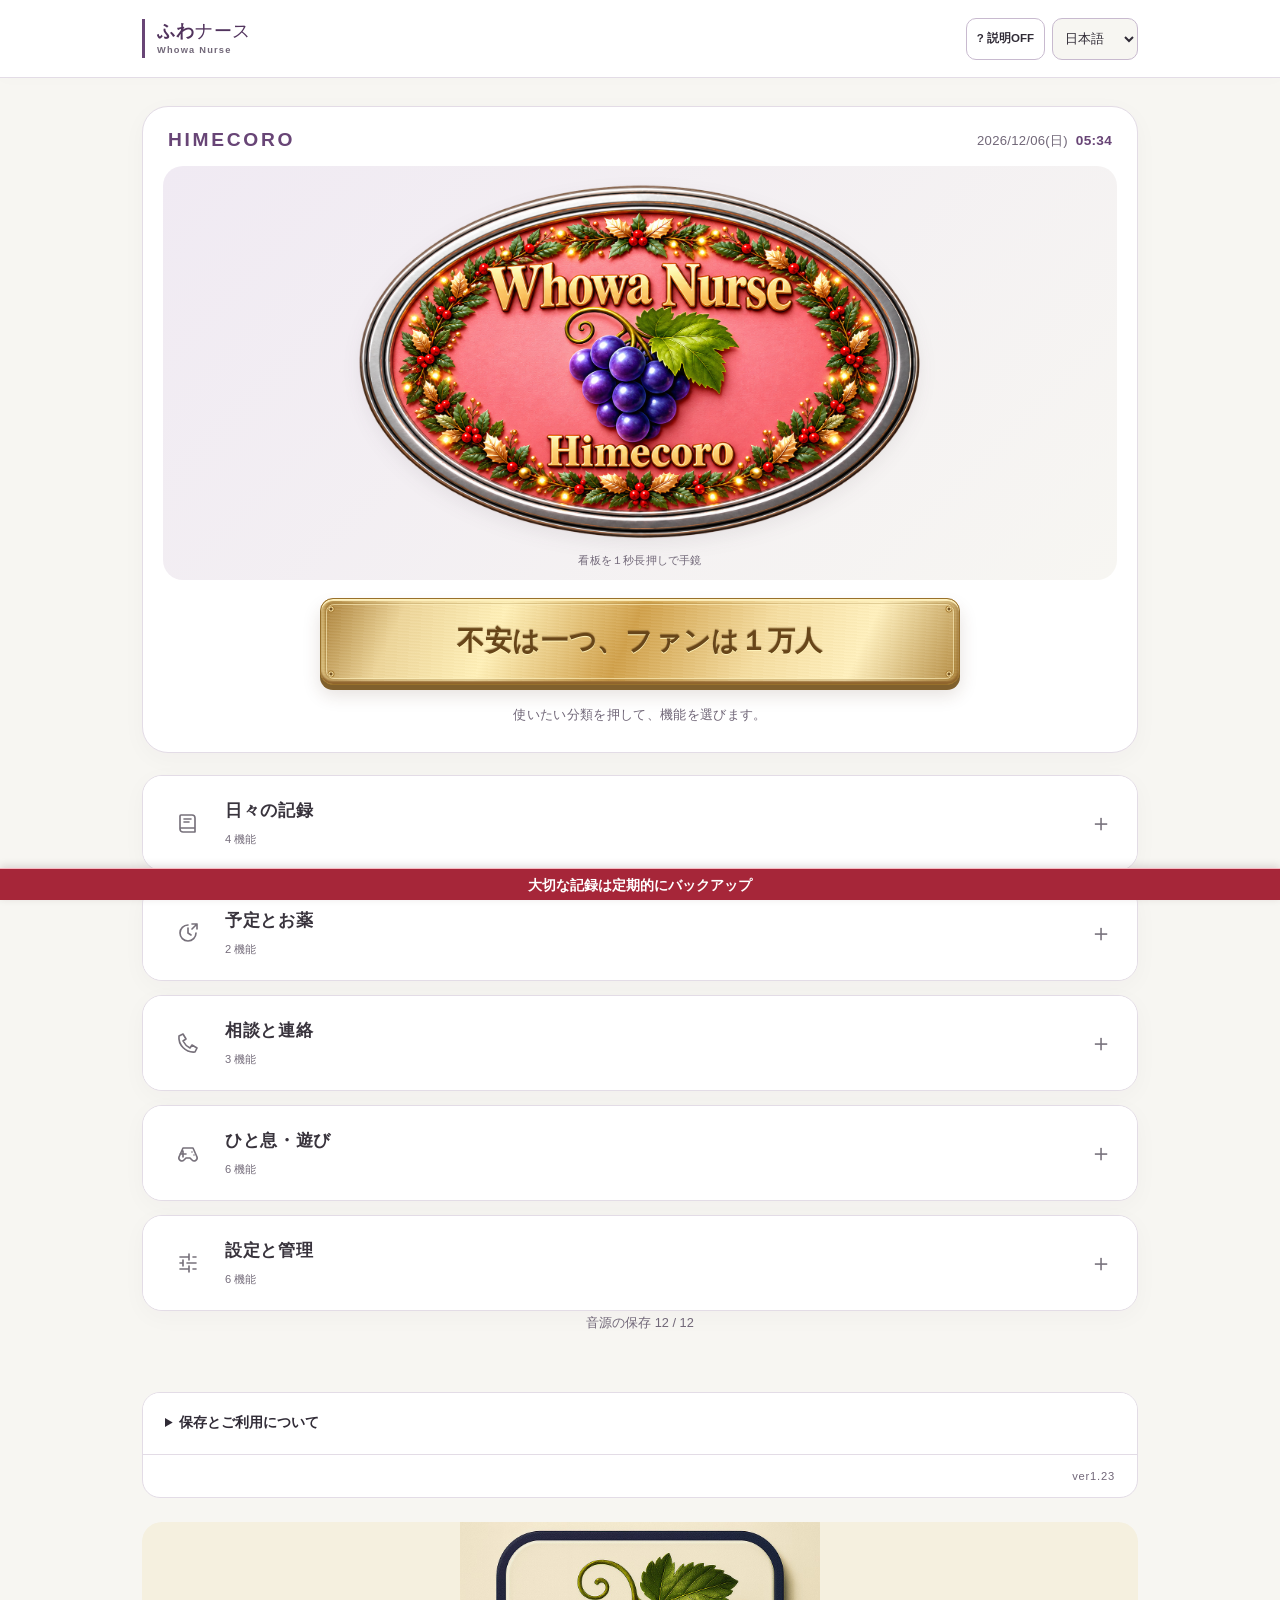
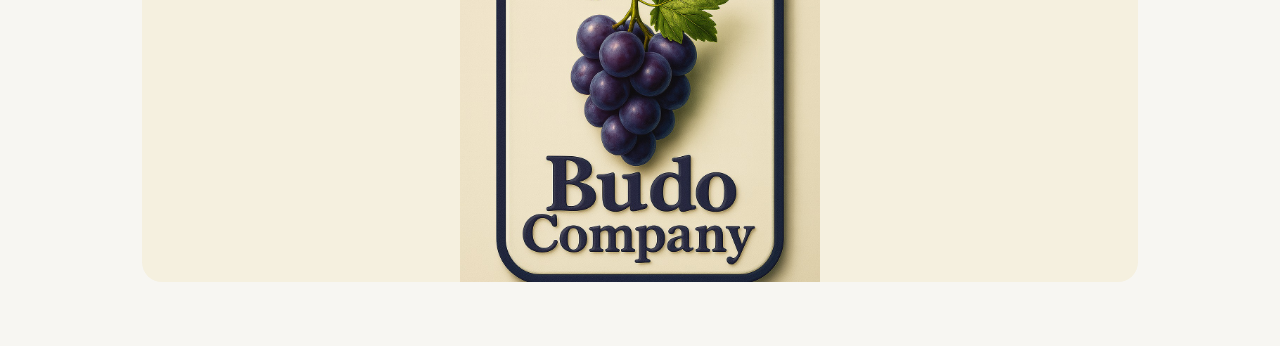
==== commit a8667cad: "Add files via upload" ====
--- a/index.html
+++ b/index.html
@@ -1,4 +1,4 @@
-<!doctype html><html lang="ja"><head><meta charset="utf-8"><meta name="viewport" content="width=device-width,initial-scale=1,viewport-fit=cover"><meta name="description" content="健康記録、写真日記、自然音やゲームをひとつに。自分のペースで使う、ふわナース。"><meta name="robots" content="noindex,nofollow"><meta name="theme-color" content="#684576"><title>ふわナース</title><link rel="stylesheet" href="app-v1.22.css"></head><body><header><button id="homeBtn" data-help="home">⌂ <span data-key="home"></span></button><strong>ふわナース</strong><div class="row nostack" style="flex:0 0 auto"><button id="helpBtn" data-help="help">?</button><select id="lang" aria-label="Language"><option value="ja">日本語</option><option value="en">English</option><option value="fr">Français</option></select></div></header><div id="helpBanner" hidden></div><main id="app"></main><footer class="site-notice" aria-label="ご利用にあたって"><p>このウェブサイトは、女性向けの健康管理サイトです。どなたでも無料でご利用いただけます。</p><p>記録や写真は、ご利用の端末のブラウザ内に保存されます。機種変更の際は、事前にバックアップを保存し、新しい端末で復元してください。自動では引き継がれません。</p><p>ブラウザのデータ削除や端末の故障などで記録が消える場合がありますので、定期的なバックアップをお願いします。新しい端末で記録を確認できるまで、古い端末のデータは消さないでください。</p><p>本サイトは日々の記録を補助するもので、診断・治療を行うものではありません。動作やデータの保存を保証するものではありません。</p><p id="appVersion" style="text-align:right;margin-top:16px">読み込み中…</p></footer><div class="creator-credit" id="creatorCredit"><img src="budo-logo-v1.09.jpg" alt="Budo Company 葡萄のロゴ" width="160" height="160"></div><div class="progress" id="progress"></div><div id="toast" class="toast" role="status" hidden></div><dialog id="modal"></dialog><script>
+<!doctype html><html lang="ja"><head><meta charset="utf-8"><meta name="viewport" content="width=device-width,initial-scale=1,viewport-fit=cover"><meta name="description" content="健康記録、写真日記、自然音やゲームをひとつに。自分のペースで使う、ふわナース。"><meta name="robots" content="noindex,nofollow"><meta name="theme-color" content="#684576"><title>ふわナース</title><link rel="stylesheet" href="app-v1.23.css"></head><body><header><button id="homeBtn" data-help="home">⌂ <span data-key="home"></span></button><strong>ふわナース</strong><div class="row nostack" style="flex:0 0 auto"><button id="helpBtn" data-help="help">?</button><select id="lang" aria-label="Language"><option value="ja">日本語</option><option value="en">English</option><option value="fr">Français</option></select></div></header><div id="helpBanner" hidden></div><main id="app"></main><footer class="site-notice" aria-label="ご利用にあたって"><p>このウェブサイトは、女性向けの健康管理サイトです。どなたでも無料でご利用いただけます。</p><p>記録や写真は、ご利用の端末のブラウザ内に保存されます。機種変更の際は、事前にバックアップを保存し、新しい端末で復元してください。自動では引き継がれません。</p><p>ブラウザのデータ削除や端末の故障などで記録が消える場合がありますので、定期的なバックアップをお願いします。新しい端末で記録を確認できるまで、古い端末のデータは消さないでください。</p><p>本サイトは日々の記録を補助するもので、診断・治療を行うものではありません。動作やデータの保存を保証するものではありません。</p><p id="appVersion" style="text-align:right;margin-top:16px">読み込み中…</p></footer><div class="creator-credit" id="creatorCredit"><img src="budo-logo-v1.09.jpg" alt="Budo Company 葡萄のロゴ" width="160" height="160"></div><div class="progress" id="progress"></div><div id="toast" class="toast" role="status" hidden></div><dialog id="modal"></dialog><script>
 'use strict';
 
-</script><script src="last-call-catalog.js"></script><script src="reasoning-quiz-v1.12.js"></script><script src="word-games-v1.12.js"></script><script src="play-games-v1.15.js"></script><script src="game-aid-v1.18.js"></script><script src="quiz-formats-v1.18.js"></script><script src="frame-photos-v1.19.js"></script><script src="mini-games-v1.20.js"></script><script src="knowledge-quiz-v1.20.js"></script><script src="app-v1.22.js"></script></body></html>
+</script><script src="last-call-catalog.js"></script><script src="reasoning-quiz-v1.12.js"></script><script src="word-games-v1.12.js"></script><script src="play-games-v1.15.js"></script><script src="game-aid-v1.18.js"></script><script src="quiz-formats-v1.18.js"></script><script src="frame-photos-v1.19.js"></script><script src="mini-games-v1.20.js"></script><script src="knowledge-quiz-v1.20.js"></script><script src="knowledge-extra-v1.23.js"></script><script src="app-v1.23.js"></script></body></html>
--- a/app-v1.23.css
+++ b/app-v1.23.css
@@ -0,0 +1,354 @@
+
+:root{--bg:#fff8f3;--panel:#ffffffd9;--ink:#4c302e;--muted:#826b65;--accent:#b84d66;--line:#e5cbb7;--shadow:0 5px 18px #76413b12;--scale:1}*{box-sizing:border-box}body{margin:0;background:radial-gradient(ellipse at top,#f4d9df,transparent 65%),var(--bg);color:var(--ink);font:calc(16px * var(--scale))/1.65 system-ui,-apple-system,sans-serif}body.dark{--bg:#211b21;--panel:#332b34;--ink:#fff0e7;--muted:#cab6b3;--line:#65505b;--accent:#ef9eb1}button,input,select,textarea{font:inherit;color:inherit}button,a,select{touch-action:manipulation}button{cursor:pointer;background:var(--panel);border:1px solid var(--line);border-radius:16px;padding:12px 16px;min-height:48px}button:hover{border-color:var(--accent)}button:disabled{opacity:.45;cursor:default}button.primary{background:var(--accent);color:white;border-color:var(--accent)}button.danger{color:#b52c3e}input,select,textarea{width:100%;background:var(--bg);border:1px solid var(--line);border-radius:12px;padding:11px;margin:5px 0 12px}textarea{min-height:140px;resize:vertical}label{display:block}small,.muted{color:var(--muted)}h1,h2,h3,p{margin:0 0 12px}h1{font:700 1.65em/1.4 Georgia,serif}h2{font-size:1.2em;margin-top:20px}h3{font-size:1.05em}main{max-width:860px;margin:auto;padding:16px 16px 80px}header{position:sticky;top:0;z-index:20;background:var(--bg);border-bottom:1px solid var(--line);padding:9px 15px;display:flex;gap:8px;align-items:center;justify-content:space-between}header button{padding:7px 12px;min-height:42px}header .nostack>*{flex:0 0 auto}header select{width:105px;margin:0;padding:7px;max-width:125px}.row{display:flex;align-items:center;gap:10px;flex-wrap:wrap}.row>*{flex:1}.grid{display:grid;grid-template-columns:repeat(2,minmax(0,1fr));gap:12px}.card{background:var(--panel);border:1px solid var(--line);border-radius:22px;box-shadow:var(--shadow);padding:19px;margin-bottom:15px}.tile{display:flex;gap:12px;align-items:center;text-align:left;min-height:108px;box-shadow:var(--shadow);width:100%;padding:17px}.tile .icon{font-size:30px;flex:0 0 40px}.tile strong{display:block;font-size:1.08em}.tile small{display:block;font-size:.78em;margin-top:4px}.hero{background:linear-gradient(110deg,#ffefdf,var(--panel));border-color:#cda56e}.brand{text-align:center;padding:8px 0 15px}.brand img{width:100%;max-height:245px;object-fit:contain;border-radius:25px;user-select:none;-webkit-touch-callout:none}.chip{display:inline-block;padding:5px 12px;border-radius:20px;background:#b84d6614;font-size:.85em}.choice{display:flex;flex-wrap:wrap;gap:7px;margin-bottom:13px}.choice button{padding:9px 13px}.choice .selected{background:var(--accent);color:white}.photo-grid{display:grid;grid-template-columns:repeat(3,1fr);gap:9px}.photo-grid img{width:100%;height:120px;object-fit:cover;border-radius:12px}.avatar{width:92px;height:92px;border-radius:50%;object-fit:cover;background:#e8dada}.entry{border-bottom:1px solid var(--line);padding:16px 0}.entry:last-child{border:0}.entry .body{white-space:pre-wrap;overflow-wrap:anywhere}.entry img{cursor:zoom-in}.dial{display:flex;align-items:center;gap:8px;margin-bottom:13px}.dial select{margin:0;max-width:190px}.dial button{padding:8px 17px;font-size:1.3em}.dial .check{width:auto;margin:0}.tabs{display:flex;overflow:auto;gap:7px;margin-bottom:14px}.tabs button{white-space:nowrap}.slider{position:relative;background:linear-gradient(100deg,var(--panel),#bddde733);border:1px solid var(--line);border-radius:40px;height:82px;margin-bottom:12px;overflow:hidden;touch-action:pan-y}.slider .track{position:absolute;left:20px;right:25px;top:35px;height:12px;background:#a8cbee;border-radius:15px}.slider .handle{position:absolute;left:5px;top:5px;height:70px;width:70%;border-radius:35px;background:var(--panel);border:2px solid #abcce3;padding:9px 20px;z-index:2;line-height:1.35;user-select:none;-webkit-touch-callout:none;overflow:hidden}.slider .handle strong,.slider .handle small{display:block;overflow:hidden;text-overflow:ellipsis;white-space:nowrap}.slider .end{position:absolute;right:14px;top:19px;font-size:28px}.overlay{position:fixed;inset:0;z-index:80;background:var(--bg);padding:20px;overflow:auto;display:flex;flex-direction:column;align-items:stretch}.overlay .inner{max-width:760px;width:100%;margin:auto}.overlay video{position:absolute;inset:0;width:100%;height:100%;object-fit:contain;transform:scaleX(-1);background:#000}.overlay.frame{background:#090909;color:white;padding:0;touch-action:pan-y}.overlay.frame img{width:100%;height:100%;object-fit:contain;min-height:0;flex:1}.frame .controls{position:absolute;top:14px;left:14px;right:14px;z-index:2;display:flex;gap:10px}.frame .controls button{background:#222b;color:white;border-color:#aaa5}.mirror-note{position:absolute;bottom:20px;left:0;width:100%;text-align:center;color:white;text-shadow:0 1px 5px black;pointer-events:none}.toast{position:fixed;bottom:22px;left:50%;transform:translateX(-50%);z-index:150;background:#49332e;color:white;padding:12px 20px;border-radius:15px;max-width:92%;box-shadow:var(--shadow)}#helpBanner{background:#f3e1a7;color:#3a3025;padding:8px;text-align:center}dialog{border:1px solid var(--line);border-radius:22px;background:var(--bg);color:var(--ink);width:min(94vw,650px);max-height:92vh;padding:24px}dialog::backdrop{background:#24141a80}svg.chart{width:100%;height:auto;min-height:180px;overflow:visible}.legend{display:flex;gap:15px;font-size:.85em}.progress{position:fixed;top:0;left:0;height:4px;background:var(--accent);z-index:200;width:0}.game-board{font-size:1.1em;text-align:center;padding:18px;background:var(--bg);border-radius:18px;white-space:pre-wrap;overflow-wrap:anywhere}.answers{display:grid;gap:10px;margin-top:15px}.answers button{text-align:left}.success{color:#2b8065;font-weight:bold}.error{color:#b52c3e}.board{display:grid;gap:6px;max-width:360px;margin:15px auto}.board button{padding:6px;aspect-ratio:1;min-height:48px;font-size:1.2em}.calendar{display:grid;grid-template-columns:repeat(7,1fr);gap:5px}.calendar button{padding:4px;min-height:58px;border-radius:8px;font-size:.85em}.calendar img{width:100%;height:38px;object-fit:cover}.checkrow{display:flex;gap:10px;align-items:center}.checkrow input{width:auto;margin:0}.badge{font-size:.8em;border-radius:8px;padding:2px 7px;background:#ac627321}.notice{padding:12px;border-left:4px solid var(--accent);background:#b84d660b}.owner-field{padding:12px;border-bottom:1px solid var(--line);overflow-wrap:anywhere}.owner-field:last-child{border:0}a{color:var(--accent)}footer{text-align:center;margin-top:25px;font-size:.8em;color:var(--muted)}.help-page{font-size:1.12em}.help-page p{margin-bottom:20px}.help-page h1{margin:20px 0}.sr{position:absolute;clip:rect(0,0,0,0)}@media(max-width:520px){main{padding:12px 12px 70px}.tile{padding:12px;min-height:104px;gap:7px}.tile .icon{font-size:25px;flex-basis:28px}.tile strong{font-size:.94em}.grid{gap:9px}.card{padding:15px}.brand img{max-height:210px}h1{font-size:1.4em}.row.nostack>*{min-width:0}header{padding:7px}.slider .handle{width:72%}.photo-grid img{height:95px}}body.large{--scale:1.18}
+.help-on{background:#326e60!important;color:white!important;border-color:#326e60!important}#helpBtn{font-size:.76em;white-space:nowrap}.modal-tools{position:sticky;top:-24px;background:var(--bg);z-index:8;display:flex;gap:8px;justify-content:space-between;padding:8px 0}.modal-tools button{font-size:.85em;padding:8px 12px}.modal-tools .help-on{box-shadow:0 0 0 2px #326e6030}#modalHelpNotice{position:relative}.dial-roll{flex:1;text-align:center;font-size:1.8em;font-weight:700;line-height:1.8;background:linear-gradient(var(--bg),var(--panel),var(--bg));border:1px solid var(--line);border-radius:12px;cursor:ns-resize;touch-action:none;user-select:none;min-width:90px}.dial-roll:focus{outline:3px solid var(--accent)}.dial-list{font-size:.82em;margin:0 0 16px}.dial-list summary{cursor:pointer}.dial-list select{max-width:260px}.month-scroll{overflow:auto;max-height:72vh;margin-top:14px;isolation:isolate;border:1px solid var(--line);border-radius:12px}.month-table{border-collapse:separate;border-spacing:0;font-size:.8em;width:max-content;min-width:100%}.month-table th,.month-table td{border-right:1px solid var(--line);border-bottom:1px solid var(--line);text-align:center;min-width:38px;height:39px}.month-table th:first-child{position:sticky;left:0;background:var(--bg);z-index:2;width:150px;min-width:150px;max-width:150px;text-align:left;padding:8px;font-size:.88em}.month-table thead th{position:sticky;top:0;background:var(--bg);z-index:3}.month-table thead th:first-child{z-index:4}.month-table td button{border:0;background:transparent;border-radius:0;width:100%;height:100%;padding:3px;min-height:38px;font-size:1em;white-space:nowrap}.month-table .good{background:#3a9d7d12;color:#267b65}.month-table .mild{background:#dfa8371b;color:#896215}.month-table .strong{background:#c258751f;color:#a13b59}.month-table .aux{background:#758fb414}.month-table .numeric{color:var(--ink)}.fit-month{overflow:auto}.fit-month .month-table{table-layout:fixed;width:100%;font-size:clamp(6px,.9vw,11px)}.fit-month .month-table th,.fit-month .month-table td{min-width:0}.fit-month .month-table th:first-child{width:65px;min-width:65px;font-size:8px}.fit-month .month-table td button{font-size:inherit;padding:0;overflow:hidden;text-overflow:clip}.fit-month .month-table td.numeric button{font-size:.8em}.official-link{display:block;border:1px solid var(--line);border-radius:14px;padding:13px;text-decoration:none;background:var(--panel)}.official-link:focus{outline:2px solid var(--accent)}header strong{white-space:nowrap;font-size:.9em}header .nostack{gap:5px}header select{width:86px!important}@media(max-width:380px){#helpBtn{font-size:.65em;padding:6px}header strong{font-size:.8em}header select{width:72px!important}header button{padding:6px 9px}}
+
+/* Keep the existing palette and silhouettes; emphasize actionable outlines. */
+button:not(:disabled),a.official-link,summary{border:2px solid #b99a8c}button:disabled{border:1px solid var(--line);opacity:.48;cursor:default}.month-table td button:not(:disabled){border:2px solid #b99a8c70;border-radius:5px}.tile:not(:disabled){border-width:2px}.dial-roll{border-width:2px}
+#homeBtn,[data-action="goTop"]{background:#fff0a6!important;color:#58441a!important;border:2px solid #c4a652!important;box-shadow:0 2px 5px #92762a22;font-weight:750}#homeBtn:focus-visible,[data-action="goTop"]:focus-visible{outline:3px solid #806312;outline-offset:3px}
+header{flex-wrap:wrap;gap:6px}header strong{flex:1;text-align:center}#backBtn{font-size:.83em;padding:7px 10px}header>.row{margin-left:auto}header #homeBtn{padding:7px 12px}.help-nav{position:sticky;top:0;display:flex;justify-content:space-between;gap:8px;background:var(--bg);padding:8px 0}.mirror-nav{position:absolute;top:15px;left:15px;right:15px;display:flex;justify-content:space-between;z-index:10}.modal-tools{flex-wrap:wrap}.transfer-simple{font-size:1.12em;line-height:2}details{margin:14px 0}summary{cursor:pointer;padding:10px 12px;border-radius:12px;background:var(--panel)}
+.week-scroll{overflow:auto;max-height:70vh;border:1px solid var(--line);border-radius:12px}.week-table{border-collapse:separate;border-spacing:0;min-width:100%;width:max-content;font-size:.85em}.week-table th,.week-table td{padding:5px;border-bottom:1px solid var(--line);border-right:1px solid var(--line);text-align:center;min-width:60px}.week-table th:first-child{position:sticky;left:0;z-index:2;background:var(--bg);text-align:left;min-width:132px;max-width:170px;overflow-wrap:anywhere}.week-table thead th{position:sticky;top:0;z-index:3;background:var(--bg)}.week-table thead th:first-child{z-index:4}.week-table td button{width:100%;padding:5px;min-height:46px;font-size:1.3em}.dose-taken{background:#dbeee2}.dose-unsure{background:#fff0cb}.dose-skipped{background:#eee7e5}.week-table .dose-taken button,.week-table .dose-unsure button,.week-table .dose-skipped button{color:#423b32}
+.season-canvas{height:clamp(230px,38vh,410px);position:relative;overflow:hidden;border-radius:22px;background:linear-gradient(130deg,var(--season0,#eef1ee),var(--season1,#dce2e5),var(--season2,#f7f5f0));isolation:isolate}.season-shape{position:absolute;width:110%;height:110%;border-radius:44% 56% 60% 40%;filter:blur(24px);opacity:.4;will-change:transform;animation:season-drift 38s ease-in-out infinite alternate;animation-play-state:paused;background:radial-gradient(ellipse,var(--season1,#dce2e5),transparent 66%)}.season-shape.one{left:-45%;top:-35%}.season-shape.two{left:35%;top:10%;animation-delay:-19s;animation-duration:47s;background:radial-gradient(ellipse,var(--season0,#eef1ee),transparent 70%)}.season-shape.three{left:-15%;top:45%;animation-delay:-9s;animation-duration:53s;background:radial-gradient(ellipse,var(--season2,#f7f5f0),transparent 70%)}.moving .season-shape{animation-play-state:running}.season-now{min-height:3em;text-align:center}.sound-grid{display:grid;grid-template-columns:repeat(3,minmax(0,1fr));gap:9px}.sound-choice{padding:10px 6px;font-size:.9em}.sound-choice strong,.sound-choice small{display:block}.sound-choice small{font-size:.8em}.sound-choice[aria-pressed="true"]{background:#e1ebdf;border-color:#597556}.sound-status{text-align:center;font-size:.8em;color:var(--muted)}@keyframes season-drift{from{transform:translate(-8%,-5%) rotate(-8deg) scale(1)}to{transform:translate(12%,9%) rotate(12deg) scale(1.18)}}@media(prefers-reduced-motion:reduce){.season-shape{animation:none!important}}@media(max-width:380px){header strong{display:none}.sound-grid{gap:6px}.sound-choice{font-size:.8em}}
+
+.fit-week .week-table{width:100%;table-layout:fixed}.fit-week .week-table th,.fit-week .week-table td{min-width:0;padding:2px;font-size:.8em}.fit-week .week-table th:first-child{width:85px;min-width:85px;max-width:85px;font-size:.82em}.fit-week .week-table td button{padding:0;min-height:40px;font-size:1.2em;overflow-wrap:anywhere}.fit-week .week-table thead th{font-size:.65em;white-space:nowrap}.fit-week .week-table td{vertical-align:middle}
+
+
+.site-notice{max-width:828px;margin:0 auto 32px;padding:20px;border:2px solid #555;border-radius:14px;background:#fff;color:#000;font-size:1rem;line-height:1.8;overflow-wrap:anywhere}.site-notice p:last-child{margin-bottom:0}@media(max-width:860px){.site-notice{margin:0 12px 24px}}
+.creator-credit{text-align:center;margin:24px auto 0}.creator-credit img{display:block;width:160px;max-width:100%;height:auto;margin:auto;border-radius:8px}
+.dial input{width:130px;text-align:center;font-size:28px;font-weight:700;margin:0}.dial button{min-width:64px;font-size:28px;touch-action:none}.clear-exit .controls{opacity:1!important;flex-wrap:wrap}.clear-exit .controls button:first-child{background:#fff9b5;color:#000;font-size:20px;border:3px solid #333;min-height:56px}.mirror-exit{position:absolute;top:15px;right:15px;z-index:4}.mirror-exit button{background:#fff9b5;color:#000;font-size:20px;border:3px solid #333}.season-canvas{filter:saturate(2.2) brightness(1.08);border:2px solid #77a49b}.season-shape{opacity:.85;filter:blur(9px);background:radial-gradient(ellipse,#f4ce52 10%,var(--season1) 50%,transparent 72%)}.season-shape.two{background:radial-gradient(ellipse,#64c4ab 10%,var(--season0) 55%,transparent 75%)}.season-shape.three{background:radial-gradient(ellipse,#ce95e0 10%,var(--season2) 55%,transparent 75%)}.meal-actions button{margin:5px;background:#e8f6d6;color:#172d16}.meal-drug{display:flex;gap:12px;align-items:center;flex-wrap:wrap;border:2px solid #acc6b5;border-radius:14px;padding:18px;margin:12px 0;font-size:20px}.meal-drug input,.checkrow input{width:26px;height:26px;flex-shrink:0}.colour-games{background:#fff8e2;color:#342947}.colour-games .board button,.colour-games .answers button{background:#e2f4ff;color:#2b2859;border-color:#7c9bd1}.colour-games .board button:nth-child(3n+1),.colour-games .answers button:nth-child(3n+1){background:#ffe1e9}.colour-games .board button:nth-child(3n+2),.colour-games .answers button:nth-child(3n+2){background:#def6ce}.colour-games .board button.primary{background:#ffd052}.game-assist button{background:#ffe88d;color:#302949}button[data-action^="game:"]:nth-child(4n+1){background:#ffe0e8}button[data-action^="game:"]:nth-child(4n+2){background:#e0f1ff}button[data-action^="game:"]:nth-child(4n+3){background:#e1f6d3}button[data-action^="game:"]:nth-child(4n){background:#fff0bc}
+.season-shape{animation-duration:12s}.season-shape.two{animation-duration:15s}.season-shape.three{animation-duration:18s}@media(prefers-reduced-motion:reduce){.season-canvas.motion-enabled .season-shape{animation:season-drift 14s ease-in-out infinite alternate!important}.season-canvas.motion-enabled .season-shape.two{animation-delay:-7s!important}.season-canvas.motion-enabled .season-shape.three{animation-delay:-3s!important}}
+.simple-home{display:grid;gap:12px;margin:20px 0}.simple-home .tile{font-size:1.2em;min-height:80px;background:#fff2cc;border:2px solid #c5a66e}.all-features{margin:20px 0}.all-features>summary{padding:18px;border:2px solid #aabb9c;border-radius:15px;background:#edf6e3;font-size:1.1em;font-weight:bold;cursor:pointer}.all-features .grid{margin-top:16px}.order-row{display:flex;align-items:center;gap:8px;margin:8px 0}.order-row span{flex:1}.order-row button{padding:8px;min-height:44px}.check-item{padding:15px;border-bottom:1px solid var(--line)}.check-item small{display:block}.check-item .checkrow{margin-bottom:10px}.previous-value{color:#777;background:#f7f7f7;font-weight:400}.cover-home105{position:fixed;right:12px;bottom:12px;z-index:75;background:#fff2a9;color:#111;border:3px solid #665b2b;font-weight:bold;box-shadow:0 3px 12px #0003}.save-confirmation{font-size:22px;font-weight:bold;background:#176441;color:white;min-width:240px;text-align:center}body:has(dialog[open])>.cover-home105{display:none}.modal-tools:has([data-action="cover105"]){position:sticky;top:-24px;z-index:10;background:var(--bg)}
+
+body.on-home106 #homeBtn,body.on-home106>.cover-home105{display:none!important}.voice-panel106{background:#fff;border:3px solid #506678;border-radius:16px;padding:16px;color:#17232e}.voice-buttons106{display:grid;grid-template-columns:repeat(3,minmax(0,1fr));gap:8px}.voice-buttons106 button{border:3px solid currentColor;border-radius:10px;min-height:60px;font-weight:800;padding:10px 4px;font-size:1.1em}.voice-record106{background:#b02235!important;color:white!important}.voice-stop106{background:#263445!important;color:white!important}.voice-listen106{background:#1268ad!important;color:white!important}.voice-buttons106 button:disabled{opacity:.35}.record-clock106{font-size:1.65em;font-weight:800;margin:15px 0 4px}#recordMeter106{width:100%;height:22px;accent-color:#b02235}#recordStatus{margin-top:12px;border:2px solid #506678;background:#f0f5fa;padding:12px;border-radius:8px;min-height:70px;font-weight:700}#recordStatus.record-error106{border-color:#b02235;background:#fff0f1;color:#8b1022}#memoSave106{color:var(--ink);font-weight:700;border:2px solid #26805c;padding:12px;margin:15px 0}.memo-close106{width:100%;background:#fff0aa!important;border:3px solid #7c6528;color:#312400!important;font-weight:700}.memo-body106{white-space:pre-wrap}
+
+.brand img{display:block;width:100%;max-width:760px;height:auto;margin:0 auto}.brand{padding:0;background:transparent}.preset-grid108{display:grid;grid-template-columns:repeat(2,minmax(0,1fr));gap:8px}.preset-grid108 button{font-size:1rem;white-space:normal}#entryBody{white-space:pre-wrap}label[hidden]{display:none!important}
+
+.creator-credit{width:100%;max-width:none;margin:0;padding:0;text-align:center}.creator-credit img{display:block;width:100%!important;max-width:none!important;height:auto!important;margin:0}
+.mirror-full109{position:fixed!important;inset:0!important;width:100vw!important;height:100dvh!important;padding:0!important;margin:0!important;background:#000;z-index:10000}.mirror-full109 video{display:block;width:100%!important;height:100%!important;max-width:none!important;max-height:none!important;object-fit:cover!important;transform:scaleX(-1)}.mirror-full109 .mirror-exit{position:absolute;top:max(12px,env(safe-area-inset-top));right:max(12px,env(safe-area-inset-right));z-index:2}
+.lc-start109{display:grid;grid-template-columns:1fr 1fr;gap:12px}.lc-start109 button{font-size:1.2em;min-height:78px}.lc-total109{display:flex;gap:12px;flex-wrap:wrap}.lc-total109 span{flex:1;font-size:1.8em;font-weight:bold;padding:14px;background:#f4e8f8;color:#482c56;border-radius:16px}.lc-total109 small{display:block;font-size:.5em}.lc-confirm109{padding:14px;border:2px solid #8c659d;border-radius:12px;background:#faf1ff;color:#36223d}.lc-chip109{display:flex;flex-wrap:wrap;gap:7px;margin:8px 0 18px}.lc-chip109 button{padding:8px;min-height:42px}.lc-art109{width:min(210px,70vw);aspect-ratio:1;background-image:url('last-call-art-v1.09.png');background-size:300% 200%;background-repeat:no-repeat;margin:8px auto}.lc-chart109{width:100%;height:auto;display:block;background:#fff;color:#302137;border-radius:12px}.lc-cancelled109{opacity:.65}.table-wrap{overflow-x:auto}.lc-choose109 label{font-weight:bold}.lc-choose109 select{min-height:52px}#lcCount109{max-width:160px}.lc-start109 button:disabled{opacity:.45}
+
+dialog.alarm-full110{position:fixed;inset:0;margin:0;width:100vw;max-width:none;height:100vh;height:100dvh;min-height:100dvh;max-height:100dvh;border:0;border-radius:0;padding:max(12px,env(safe-area-inset-top)) max(16px,env(safe-area-inset-right)) max(24px,env(safe-area-inset-bottom)) max(16px,env(safe-area-inset-left));background:var(--bg);overflow-y:auto;overscroll-behavior:contain}dialog.alarm-full110::backdrop{background:var(--bg)}.alarm-full110 .modal-tools{top:0;padding:8px 0;flex-wrap:wrap;background:var(--bg)}.clock-row110{display:flex;gap:12px;align-items:center;max-width:420px}.clock-row110 label{flex:1;min-width:0}.clock-row110 select{font-size:1.3em;min-height:58px;background:var(--bg);border:2px solid var(--accent)}.clock-row110>span{font-size:1.5em}.nav-back110{border:2px solid var(--line);border-radius:14px;min-height:48px;padding:10px 16px;font-weight:600}.lc-how110{background:var(--bg);border:2px solid var(--line);border-radius:18px;padding:18px;margin-bottom:18px}.lc-how110 li,.guide110 li{margin-bottom:12px}.guide110{line-height:1.9}.guide-intro110{padding:16px;border:2px solid var(--line);border-radius:18px;margin-bottom:20px}.guide110 ol,.lc-how110 ol{padding-left:1.5em}.alarm-clock110{padding:16px;border:2px solid var(--line);border-radius:16px;margin-bottom:20px}
+
+.time-dial111{flex:1;min-width:100px;text-align:center}.time-dial111>button{width:100%;padding:5px;min-height:40px}.wheel111{display:flex;flex-direction:column;align-items:center;justify-content:center;min-height:156px;border:2px solid var(--accent);border-radius:15px;touch-action:none;user-select:none;background:var(--bg);cursor:ns-resize}.wheel111 strong{font-size:2.2rem;border-top:1px solid var(--line);border-bottom:1px solid var(--line);width:100%}.wheel-prev111,.wheel-next111{color:var(--muted);font-size:1.1rem;opacity:.6}.wheel111:focus{outline:3px solid var(--accent)}.alarm-status111{padding:16px;border:2px solid var(--line);border-radius:16px;margin-bottom:18px}dialog.game-full111{position:fixed;inset:0;margin:0;width:100vw;max-width:none;height:100vh;height:100dvh;min-height:100dvh;max-height:100dvh;border:0;border-radius:0;padding:max(12px,env(safe-area-inset-top)) max(14px,env(safe-area-inset-right)) max(24px,env(safe-area-inset-bottom)) max(14px,env(safe-area-inset-left));background:var(--bg);overflow-y:auto}dialog.game-full111::backdrop{background:var(--bg)}.game-full111 .modal-tools{top:0;background:var(--bg);flex-wrap:wrap}.game-full111 .board{width:min(90vw,70dvh,720px);max-width:none;margin:20px auto;gap:8px}.game-full111 .board button{font-size:clamp(1.2rem,5vw,2.8rem);min-height:54px}.game-full111 .game-board{font-size:clamp(1.1rem,3.5vw,1.8rem);line-height:1.8;text-align:left;padding:20px}.game-full111 .answers{grid-template-columns:repeat(2,minmax(0,1fr));gap:12px}.game-full111 .answers button{min-height:76px;font-size:1.15rem;overflow-wrap:anywhere}.game-rules111{border:2px solid var(--line);border-radius:15px;padding:12px;margin:14px 0}.game-rules111 h2{margin-top:0}.quiz-courses111{display:grid;gap:16px;grid-template-columns:repeat(auto-fit,minmax(160px,1fr))}.quiz-courses111 button{min-height:90px;font-size:1.2rem}#reasonResult111{margin-top:18px;padding:10px}#reasonResult111:empty{display:none}@media(max-width:400px){.game-full111 .answers{grid-template-columns:1fr}}
+.game-full111 .board>div:not(.row){height:clamp(44px,10vw,100px)!important}.compact-note112{box-sizing:border-box;line-height:1.5;padding:.5em;overflow-y:auto;resize:vertical;font-size:1rem}.word-prompt112{white-space:pre-wrap;overflow-wrap:anywhere}.game-full111 .game-board{font-size:clamp(1.05rem,3.4vw,1.4rem);line-height:1.9;white-space:pre-wrap}.game-full111 .answers button{line-height:1.6;text-align:left}@media(max-width:600px){.game-full111 .answers{grid-template-columns:1fr}}
+
+/* ふわナース — 葡萄色と生成りの共通デザイン */
+:root{
+ --bg:#f7f6f2;--panel:#fff;--ink:#302b36;--muted:#716778;
+ --accent:#684576;--accent-strong:#51335d;--accent-soft:#f0eaf3;
+ --line:#e3dce6;--line-strong:#c8bacf;--sage:#526c5c;--sage-soft:#edf3ee;
+ --shadow:0 6px 24px #38263e08;--radius:22px;--content-width:1040px;
+ --scale:1;color-scheme:light;
+}
+body{background:var(--bg);color:var(--ink);font-family:-apple-system,BlinkMacSystemFont,"Hiragino Kaku Gothic ProN","Yu Gothic UI",Meiryo,sans-serif;font-size:calc(16px * var(--scale));line-height:1.8;-webkit-font-smoothing:antialiased;overflow-wrap:anywhere}
+body.dark{--bg:#211e25;--panel:#2b2630;--ink:#f4edf7;--muted:#c3b7ca;--accent:#d1acdf;--accent-strong:#edcef7;--accent-soft:#3a2e42;--line:#514458;--line-strong:#796483;--sage:#bdd4c3;--sage-soft:#2a3930;--shadow:0 8px 24px #0002;color-scheme:dark}
+[hidden]{display:none!important}
+h1,h2,h3{font-family:inherit;color:var(--ink);font-weight:750;letter-spacing:.025em;overflow-wrap:anywhere}
+h1{font-size:1.55em;line-height:1.5;margin:0 0 14px}
+h2{font-size:1.12em;line-height:1.6;margin:24px 0 12px}
+h3{font-size:1em;line-height:1.6;margin:0 0 12px}
+p{margin:0 0 14px}small{line-height:1.7}strong{font-weight:700}
+main{width:100%;max-width:var(--content-width);padding:28px 22px 44px}
+main>*,.row>*,.grid>*{min-width:0}
+body>header{min-height:78px;padding:12px max(20px,calc((100vw - var(--content-width))/2 + 22px));background:var(--panel);border-bottom:1px solid var(--line);gap:12px;box-shadow:0 2px 14px #39263e04;align-items:center;flex-wrap:wrap}
+body>header .app-wordmark113{display:flex!important;flex:1;flex-direction:column;align-items:flex-start;text-align:left;white-space:nowrap;min-width:100px;line-height:1.3;color:var(--accent-strong);font-size:1.15rem;letter-spacing:.06em;padding-left:12px;border-left:3px solid var(--accent)}
+.app-wordmark113 .wordmark-light113{font-weight:500;letter-spacing:.02em}
+.app-wordmark113 small{font-size:.58rem;font-weight:600;letter-spacing:.13em;line-height:1.7;color:var(--muted)}
+body>header .row{flex-wrap:nowrap;gap:7px}body>header select{width:86px!important;min-height:42px;padding:8px;font-size:.8rem;border-radius:10px;background:var(--bg)}
+button:not(:disabled),a.official-link,summary{border:1px solid var(--line-strong)}
+button{background:var(--panel);border-radius:12px;min-height:48px;padding:12px 17px;font-weight:600;line-height:1.6;box-shadow:none;transition:background-color .15s,border-color .15s,box-shadow .15s}
+button:hover:not(:disabled){background:var(--accent-soft);border-color:var(--accent)}
+button:active:not(:disabled){box-shadow:inset 0 1px 4px #35203e14}
+button:focus-visible,a:focus-visible,summary:focus-visible,input:focus-visible,select:focus-visible,textarea:focus-visible{outline:3px solid var(--accent);outline-offset:3px}
+button:disabled{opacity:.45;border:1px solid var(--line);cursor:default}
+button.primary,button.selected,.choice .selected{background:var(--accent)!important;color:var(--panel)!important;border-color:var(--accent)!important}
+body.dark button.primary,body.dark button.selected,body.dark .choice .selected{color:#281c30!important}
+button.primary:hover:not(:disabled){background:var(--accent-strong)!important}
+button.danger{color:#9c354d;border-color:#ddb8c2;background:var(--panel)}
+body.dark button.danger{color:#ffb5c8;border-color:#885469}
+#homeBtn,[data-action="goTop"],[data-action="cover105"],.memo-close106{background:#faf1dd!important;color:#624b22!important;border:1px solid #d4c096!important;box-shadow:none!important;font-weight:700}
+body.dark #homeBtn,body.dark [data-action="goTop"],body.dark [data-action="cover105"],body.dark .memo-close106{background:#473b27!important;color:#f6e0ad!important;border-color:#8b7954!important}
+header button,#backBtn{min-height:42px;border-radius:10px;font-size:.78rem;padding:8px 11px}
+#helpBtn{width:42px;min-width:42px;font-size:1rem;font-weight:750;padding:6px}
+.help-on{background:var(--sage)!important;color:var(--panel)!important;border-color:var(--sage)!important}
+#helpBanner{background:var(--sage-soft);color:var(--ink);border-bottom:1px solid var(--line);padding:12px 20px;font-size:.85rem}
+input,select,textarea{border:1px solid var(--line-strong);border-radius:11px;background:var(--bg);padding:12px;color:var(--ink);margin:7px 0 18px;line-height:1.6;max-width:100%}
+label{font-size:.94em;font-weight:600}input[type="checkbox"],input[type="radio"]{accent-color:var(--accent)}
+textarea{font-weight:400}.compact-note112{font-size:1rem;line-height:1.5;padding:.5em;resize:vertical}
+.checkrow{gap:12px;font-weight:500}.checkrow input{width:22px;height:22px;flex:none;margin:0}
+.row{gap:12px}.grid{gap:14px}
+.card,.page-surface113,.page-lead113,.all-features113,.all-features-open113,.home-daily113{background:var(--panel);border:1px solid var(--line);border-radius:var(--radius);box-shadow:var(--shadow);padding:24px;margin:0 0 20px}
+.card>:last-child,.page-surface113>:last-child,.hero-caption113>:last-child{margin-bottom:0}
+.card>h2:first-child{margin-top:0}
+.page-lead113{padding:26px 28px;border-top:3px solid var(--accent)}
+.page-lead113 h1{margin-bottom:12px}.page-lead113>p:not(.page-kicker113){font-size:.94em;color:var(--muted)}
+.page-lead113>.row{margin-top:18px}
+.page-kicker113{color:var(--accent)!important;font-size:.7rem!important;letter-spacing:.14em;font-weight:750;margin:0 0 8px!important}
+.page-surface113>h2:first-child{margin-top:0}
+.page-surface113>.grid{margin-top:14px}
+.chip,.badge{background:var(--accent-soft);color:var(--accent-strong);border:1px solid var(--line);border-radius:8px;padding:5px 10px;font-weight:600}
+.notice,.lc-how110,.guide-intro110{background:var(--accent-soft);border:1px solid var(--line);border-left:3px solid var(--accent);border-radius:12px;padding:16px;color:var(--ink)}
+.entry{border-color:var(--line);padding:20px 0}.entry .body{margin-top:12px}
+.entry>.row>strong{font-size:1.02em}.entry small{font-size:.78em}.entry>.row:last-child button{min-height:42px;padding:9px 14px;font-size:.86em}
+.tabs{padding-bottom:5px;gap:8px}.tabs button{border-radius:10px;min-height:44px;font-size:.9em}
+.tabs button.primary{box-shadow:none}
+details{margin:16px 0}summary{background:var(--panel);padding:15px 18px;border-radius:13px;font-weight:650}
+.home-shell113{display:flex;flex-direction:column;gap:22px}
+.home-shell113>section,.home-shell113>details{margin:0}
+.home-hero113{background:var(--panel);border:1px solid var(--line);border-radius:26px;overflow:hidden;box-shadow:var(--shadow)}
+.hero-top113{display:flex;justify-content:space-between;align-items:center;padding:20px 25px 0;gap:16px}
+.personal113{font-size:.65rem;letter-spacing:.22em;font-weight:750;color:var(--accent)}
+.hero-top113 time{font-size:.77rem;font-weight:500;color:var(--muted)}
+.brand.cover-stage113{margin:12px 20px 0;padding:18px 12px 10px;border-radius:20px;background:linear-gradient(135deg,var(--accent-soft),var(--bg));text-align:center;overflow:hidden}
+.brand.cover-stage113 img{display:block;width:100%;max-width:640px!important;max-height:none!important;height:auto;margin:0 auto;border-radius:0;filter:drop-shadow(0 7px 9px #39243e12)}
+.cover-stage113 small{display:block;margin-top:10px;color:var(--muted);font-size:.68rem;letter-spacing:.02em}
+.hero-caption113{padding:24px 26px 26px}
+.hero-caption113 h1{font-size:clamp(1.2rem,3.6vw,1.65rem);letter-spacing:.04em;margin:0 0 8px}
+.hero-caption113 p{font-size:.82rem;color:var(--muted);letter-spacing:.025em}
+.section-head113{display:flex;justify-content:space-between;gap:14px;align-items:baseline;margin:0 0 18px}
+.section-head113 h2{font-size:1.02em;letter-spacing:.06em;margin:0}
+.section-head113>span{font-size:.72rem;color:var(--muted)}
+.daily-grid113{display:grid;grid-template-columns:repeat(3,minmax(0,1fr));gap:12px}
+.feature113{width:100%;display:flex;align-items:center;gap:13px;text-align:left;border:1px solid var(--line)!important;background:var(--panel);padding:16px 15px;min-height:90px;border-radius:14px}
+.feature113:hover:not(:disabled){border-color:var(--accent)!important;background:var(--accent-soft)}
+.feature-icon113{display:grid;place-items:center;width:42px;height:42px;border-radius:12px;flex:0 0 42px;background:var(--accent-soft);color:var(--accent)}
+.feature-icon113 svg,.all-features113 summary svg{width:24px;height:24px;fill:none;stroke:currentColor;stroke-width:1.65;stroke-linecap:round;stroke-linejoin:round}
+.feature-copy113{display:flex;flex-direction:column;gap:5px;min-width:0;flex:1}
+.feature-copy113 strong{font-size:.92em;line-height:1.55;letter-spacing:.015em;font-weight:700}
+.feature-copy113 small{font-size:.7rem;color:var(--muted);line-height:1.65;font-weight:400}
+.feature-arrow113{font-size:1.5rem;line-height:1;color:var(--muted);font-weight:400;flex:0 0 8px}
+.feature-primary113{min-height:150px;align-items:flex-start;flex-wrap:wrap;background:var(--bg);position:relative;padding:18px}
+.feature-primary113 .feature-icon113{width:42px;flex-basis:42px}
+.feature-primary113 .feature-copy113{flex-basis:100%;padding-right:6px}
+.feature-primary113 .feature-arrow113{position:absolute;right:17px;top:29px}
+.feature-primary113 .feature-copy113 strong{font-size:1em}
+.all-features113{padding:0!important;overflow:hidden}
+.all-features113>summary{display:flex;align-items:center;justify-content:space-between;flex-wrap:wrap;gap:8px;border:0;border-radius:0;padding:21px 24px;list-style:none;background:var(--panel)}
+.all-features113>summary::-webkit-details-marker{display:none}
+.all-features113>summary>span{display:flex;align-items:center;gap:12px;color:var(--ink);font-size:1rem}
+.all-features113>summary svg{color:var(--accent);width:22px;height:22px}
+.all-features113>summary:after{content:'＋';font-size:1.1rem;color:var(--accent)}
+.all-features113[open]>summary:after{content:'−'}
+.all-features113>summary>small{font-size:.7rem;font-weight:400;color:var(--muted);margin-left:auto}
+.all-features113[open]>summary{border-bottom:1px solid var(--line)}
+.all-features-body113{padding:22px 24px 24px}.all-features-open113{padding:24px}
+.feature-group113{margin:0 0 26px}.feature-group113:last-child{margin-bottom:0}
+.feature-group113 h3{font-size:.8rem;color:var(--muted);letter-spacing:.08em;margin-bottom:12px}
+.feature-grid113{display:grid;grid-template-columns:repeat(2,minmax(0,1fr));gap:10px}
+.home-shell113>.card[data-help="owner"]{margin-top:0!important}
+.owner-field{padding:15px 0;border-color:var(--line);font-size:.92em}
+.owner-field strong{display:inline-block;margin-right:6px}
+.site-notice{max-width:calc(var(--content-width) - 44px);margin:0 auto 24px;padding:0;background:var(--panel);color:var(--ink);border:1px solid var(--line);border-radius:18px;font-size:.82rem;box-shadow:none;overflow:hidden;text-align:left}
+.site-notice details{margin:0}.site-notice summary{border:0;border-radius:0;background:var(--panel);font-size:.85rem;padding:18px 22px}
+.site-notice details p{margin:0;padding:0 22px 16px;color:var(--muted)}
+.site-notice #appVersion{border-top:1px solid var(--line);padding:11px 22px;margin:0!important;font-size:.7rem;letter-spacing:.07em;color:var(--muted)}
+.creator-credit{max-width:var(--content-width);padding:0 22px 32px;margin:0 auto}
+.creator-credit img{border-radius:20px;max-height:360px;object-fit:contain;background:#f5f0df}
+.photo-grid{gap:12px}.photo-grid img{border:1px solid var(--line);border-radius:12px}
+.official-link{border-radius:13px;padding:16px;background:var(--panel);border-color:var(--line)}
+.order-row,.check-item{padding:12px 0;border-bottom:1px solid var(--line)}
+.order-row button{min-height:42px;font-size:.82em}
+.meal-drug{border:1px solid var(--line);border-radius:14px;padding:18px;font-size:1em;background:var(--panel)}
+.meal-actions button{background:var(--sage-soft);color:var(--ink);border-color:var(--line-strong);border-radius:10px}
+.slider{background:var(--accent-soft);border:1px solid var(--line-strong);border-radius:16px}
+.slider .track{background:var(--line-strong)}.slider .handle{border:1px solid var(--line-strong);border-radius:12px;background:var(--panel)}
+.slider .end{color:var(--accent)}
+dialog{width:min(94vw,740px);border:1px solid var(--line);border-radius:24px;background:var(--panel);padding:24px;color:var(--ink);box-shadow:0 20px 80px #20162525;overscroll-behavior:contain}
+dialog::backdrop{background:#21192780;backdrop-filter:blur(3px)}
+dialog>.modal-tools{background:var(--panel)!important;top:-24px;border-bottom:1px solid var(--line);padding:12px 0 16px;margin-bottom:22px;gap:8px}
+.modal-tools button{font-size:.78rem;border-radius:10px;min-height:42px}
+dialog>h1{border-left:3px solid var(--accent);padding-left:14px;margin:0 0 18px}
+dialog>p:not(.game-board){font-size:.92em}
+dialog.alarm-full110,dialog.game-full111{background:var(--bg);padding:18px max(20px,calc((100vw - var(--content-width))/2 + 22px)) max(32px,env(safe-area-inset-bottom));padding-top:max(18px,env(safe-area-inset-top));overflow-x:hidden}
+dialog.alarm-full110::backdrop,dialog.game-full111::backdrop{background:var(--bg)}
+dialog.alarm-full110>.modal-tools,dialog.game-full111>.modal-tools{top:0;background:var(--bg)!important}
+.alarm-clock110,.alarm-status111,.alarm-presets108,.voice-panel106,.game-rules111,.lc-how110{background:var(--panel);color:var(--ink);border:1px solid var(--line);border-radius:18px;padding:20px;margin:0 0 20px}
+.alarm-presets108>p:first-child{color:var(--muted);font-size:.85em}
+.preset-grid108{gap:10px;margin-bottom:15px}.preset-grid108 button{font-size:.9em;background:var(--bg);min-height:52px;border-radius:11px}
+.clock-row110{max-width:400px;gap:16px}.wheel111{background:var(--bg);border:1px solid var(--line-strong);border-radius:14px}
+.wheel111 strong{border-color:var(--line);background:var(--panel);font-variant-numeric:tabular-nums;color:var(--accent-strong)}
+.time-dial111>button{border-color:transparent;background:transparent;color:var(--accent);min-height:44px;font-size:1.05rem}
+.voice-panel106 h2{font-size:1rem;margin-top:0}
+.voice-buttons106{gap:10px}.voice-buttons106 button{border:1px solid transparent;border-radius:12px;min-height:56px;font-size:.95em;font-weight:700}
+.voice-record106{background:#994158!important;color:#fff!important}.voice-stop106{background:#554b5d!important;color:#fff!important}.voice-listen106{background:#526c5c!important;color:#fff!important}
+#recordMeter106{height:12px;accent-color:var(--accent)}
+#recordStatus{border:1px solid var(--line);border-radius:12px;background:var(--bg);color:var(--ink);font-size:.9em;min-height:0;padding:14px;font-weight:500}
+#recordStatus.record-error106{background:#fff0f3;color:#8c2943;border-color:#ddadb9}
+#memoSave106{border:1px solid var(--line);border-left:3px solid var(--sage);border-radius:12px;background:var(--sage-soft);padding:14px 16px;color:var(--ink);font-size:.9em}
+.record-clock106{font-size:1.4em;color:var(--accent-strong)}
+.lc-start109{gap:14px}.lc-start109 button{border-radius:15px;min-height:76px;font-size:1.05em}
+.lc-total109 span{background:var(--accent-soft);color:var(--accent-strong);border:1px solid var(--line);border-radius:14px;font-variant-numeric:tabular-nums;font-size:1.6em}
+.lc-confirm109{background:var(--sage-soft);color:var(--ink);border:1px solid var(--line);border-radius:14px;padding:18px}
+.lc-chip109 button{border-radius:9px;font-size:.82em;background:var(--bg)}
+.lc-how110 h2{margin-top:0}.lc-how110 li{font-size:.92em}
+.lc-chart109{background:var(--panel);color:var(--ink);border:1px solid var(--line);border-radius:14px}
+.lc-chart109 text{fill:var(--ink)}
+.lc-art109{border-radius:18px;background-color:#f5f0e9}
+.colour-games{background:var(--bg);color:var(--ink)}
+button[data-action^="game:"],.colour-games .answers button,.colour-games .board button{background:var(--panel)!important;color:var(--ink);border-color:var(--line-strong)}
+.grid>button.tile{display:flex;flex-direction:column;align-items:flex-start;justify-content:center;gap:9px;border:1px solid var(--line);border-radius:15px;min-height:108px;background:var(--panel);padding:19px;box-shadow:var(--shadow)}
+.grid>button.tile small{font-size:.65rem;letter-spacing:.09em;color:var(--accent);background:var(--accent-soft);border-radius:6px;padding:2px 7px}
+.grid>button.tile strong{font-size:1em;line-height:1.65}
+.grid>button.tile:hover:not(:disabled){background:var(--accent-soft)!important;border-color:var(--accent)}
+.game-full111 .game-board{background:var(--panel);border:1px solid var(--line);border-radius:20px;padding:24px;font-size:clamp(1.05rem,3.4vw,1.35rem);line-height:2;box-shadow:var(--shadow);margin-bottom:18px}
+.game-full111 .answers{gap:12px;margin:20px 0}
+.game-full111 .answers button{background:var(--panel)!important;color:var(--ink);border:1px solid var(--line-strong);border-radius:14px;padding:17px 20px;min-height:70px;line-height:1.75;font-size:1rem}
+.game-full111 .answers button:hover:not(:disabled){background:var(--accent-soft)!important}
+.game-full111 .board button{background:var(--panel)!important;color:var(--ink);border-radius:14px;border:1px solid var(--line-strong)}
+.game-full111 .board button.primary{background:var(--accent)!important;color:var(--panel)!important}
+.game-rules111{font-size:.9em}.game-rules111 h2{font-size:1em;margin-top:0}
+.game-assist button{background:var(--accent-soft);color:var(--ink);border:1px solid var(--line-strong)}
+#reasonResult111:not(:empty),#gameResult:not(:empty){background:var(--sage-soft);border:1px solid var(--line);border-radius:15px;padding:20px;line-height:1.85;margin-top:20px}
+.quiz-courses111{gap:14px;margin:20px 0}.quiz-courses111 button{border-radius:16px;min-height:84px;font-size:1.05rem}
+.month-scroll,.week-scroll{border-color:var(--line);border-radius:14px}
+.month-table th,.week-table th{background:var(--panel)!important;color:var(--muted)}
+.month-table td button:not(:disabled){border-color:var(--line)!important;border-radius:4px;background:transparent}
+.week-table td button{border-radius:8px;background:transparent}
+.month-table .good{background:var(--sage-soft);color:var(--sage)}
+.month-table .mild{background:#fbf1d8;color:#735a24}.month-table .strong{background:#f6e4ed;color:#923e62}
+.dose-taken{background:var(--sage-soft)}.dose-unsure{background:#fbf1d8}.dose-skipped{background:var(--accent-soft)}
+.dial input{border-color:var(--line-strong);background:var(--panel);border-radius:12px}
+.dial button{border-color:var(--line-strong);background:var(--accent-soft);color:var(--accent-strong);border-radius:10px}
+.dial-roll{border:1px solid var(--line-strong);background:linear-gradient(var(--bg),var(--panel),var(--bg));border-radius:13px;color:var(--accent-strong)}
+.season-canvas{filter:none;border:1px solid var(--line);border-radius:20px}
+.sound-choice{border-radius:12px;background:var(--panel);padding:14px 8px}
+.sound-choice[aria-pressed="true"]{background:var(--sage-soft);border:2px solid var(--sage);color:var(--ink)}
+.sound-choice strong{font-size:.94em}.sound-choice small{color:var(--muted)}
+.season-shape{opacity:.5;filter:blur(18px)}
+.toast{background:var(--accent-strong);color:var(--panel);border-radius:13px;font-size:.9em;box-shadow:0 8px 30px #24162d26;padding:14px 20px}
+.save-confirmation{background:#3e6651;color:#fff;font-size:1.05em}
+.clear-exit .controls button:first-child,.mirror-exit button{background:#faf1dd;color:#624b22;border:1px solid #d4c096;border-radius:12px;font-size:1rem;min-height:48px;box-shadow:0 3px 14px #0003}
+.help-page{font-size:1em}.help-page p{line-height:1.9}.guide110{font-size:1em}
+@media(min-width:780px){.home-hero113{display:grid;grid-template-columns:1.15fr 1fr;align-items:center}.hero-top113{grid-column:1/-1}.cover-stage113{grid-column:1;grid-row:2}.hero-caption113{grid-column:2;grid-row:2;padding-left:12px}.home-hero113 .brand{margin-bottom:24px}.hero-caption113 h1{font-size:1.4rem;line-height:1.8}.hero-caption113 p{max-width:19em}.feature-grid113{grid-template-columns:repeat(2,minmax(0,1fr))}}
+@media(max-width:650px){main{padding:18px 14px 30px}body>header{min-height:69px;padding:10px 14px;gap:8px}.app-wordmark113{font-size:1rem!important}body>header .row{gap:5px}header #homeBtn{padding:8px 9px}.home-shell113{gap:16px}.home-hero113{border-radius:22px}.hero-top113{padding:17px 19px 0}.brand.cover-stage113{margin:12px 12px 0;padding:15px 5px 10px;border-radius:16px}.hero-caption113{padding:20px}.hero-caption113 h1{font-size:1.22rem}.hero-caption113 p{font-size:.76rem}.home-daily113,.all-features-open113{padding:20px 16px}.daily-grid113{grid-template-columns:1fr;gap:10px}.feature-primary113{flex-wrap:nowrap;align-items:center;min-height:90px;padding:16px}.feature-primary113 .feature-copy113{flex-basis:auto}.feature-primary113 .feature-arrow113{position:static}.feature-primary113 .feature-copy113 strong{font-size:.95em}.feature-grid113{grid-template-columns:1fr}.feature-copy113 small{font-size:.72rem}.section-head113{gap:8px;margin-bottom:15px}.section-head113>span{font-size:.65rem}.all-features113>summary{padding:19px 17px}.all-features-body113{padding:20px 16px}.all-features113>summary>small{display:none}.page-lead113,.page-surface113,.card{padding:20px 18px;border-radius:18px;margin-bottom:16px}.page-lead113{padding-top:22px}.page-lead113 h1{font-size:1.35em}.site-notice{max-width:none;margin:0 14px 18px}.creator-credit{padding:0 14px 24px}.creator-credit img{border-radius:16px}.grid{gap:10px}.grid>button.tile{padding:16px;min-height:100px}.grid>button.tile strong{font-size:.9em}.row:not(.nostack)>button{min-width:100px}.modal-tools>button{flex:0 1 auto}dialog{padding:20px 16px;border-radius:20px}dialog>.modal-tools{top:-20px}.game-full111 .game-board{padding:20px 18px}.game-full111 .answers{grid-template-columns:1fr}.game-full111 .answers button{padding:16px;min-height:64px}dialog.alarm-full110,dialog.game-full111{padding-left:max(14px,env(safe-area-inset-left));padding-right:max(14px,env(safe-area-inset-right))}.alarm-clock110,.alarm-status111,.alarm-presets108,.voice-panel106,.game-rules111,.lc-how110{padding:18px 16px;border-radius:16px}.preset-grid108 button{font-size:.82em;padding:12px 8px}.voice-buttons106 button{font-size:.88em;padding:12px 5px}.tile .icon{font-size:1.2rem}.sound-grid{grid-template-columns:repeat(3,minmax(0,1fr))}}
+@media(max-width:380px){body>header{gap:6px;padding-left:10px;padding-right:10px}body>header .app-wordmark113{font-size:.9rem!important;min-width:80px;padding-left:8px}body>header select{width:72px!important;font-size:.72rem}header #homeBtn,#backBtn{font-size:.69rem;padding:7px;min-height:42px}#helpBtn{width:36px;min-width:36px}.feature-icon113{width:38px;flex-basis:38px;height:38px}.hero-caption113 h1{font-size:1.1rem}.hero-top113 time{font-size:.69rem}.feature113{gap:11px}.section-head113>span{display:none}.clock-row110{gap:9px}.time-dial111{min-width:0}}
+@media(prefers-reduced-motion:reduce){*,*::before,*::after{scroll-behavior:auto!important;transition:none!important}.season-shape,.season-canvas.motion-enabled .season-shape,.season-canvas.motion-enabled .season-shape.two,.season-canvas.motion-enabled .season-shape.three{animation:none!important}}
+
+/* 説明ボタンの文字が言語欄へ重ならないよう幅を確保する。 */
+body>header #helpBtn{width:auto;min-width:76px;max-width:none;font-size:.72rem;white-space:nowrap;padding:8px 10px;flex:0 0 auto}
+.startup-error114 details p{font-family:inherit;overflow-wrap:anywhere;font-size:.9em}.startup-error114>p:last-child{margin-top:16px}
+@media(max-width:380px){body>header #helpBtn{min-width:70px;font-size:.67rem;padding:8px}}
+
+.women-switch115{display:grid;grid-template-columns:1fr 1fr;gap:12px;margin:16px 0}.women-switch115 button{font-size:1.05rem;min-height:62px;border-radius:14px}
+.women-month115{margin-bottom:20px;padding:18px;background:var(--bg);border:1px solid var(--line);border-radius:16px}
+.women-month-title115{display:grid;grid-template-columns:48px minmax(0,1fr) 48px;gap:12px;align-items:center;margin-bottom:18px}
+.women-month-title115>div{text-align:center;min-width:0}.women-month-title115 small{display:block;color:var(--muted);font-size:.76rem}.women-month-title115 strong{display:block;font-size:clamp(1.1rem,5vw,1.5rem);white-space:nowrap;font-variant-numeric:tabular-nums;color:var(--accent-strong)}
+.women-month-title115 button{padding:8px;min-width:0;font-size:1.5rem;min-height:48px}
+.women-month-select115{display:grid;grid-template-columns:minmax(0,1fr) minmax(0,1fr);gap:16px}.women-month-select115 label{min-width:0}.women-month-select115 select{width:100%;min-width:0;font-size:1.05rem;margin-bottom:0}
+#womenForm115{max-width:720px}#womenForm115>label{margin-bottom:8px}#womenForm115>button{width:100%;margin-top:12px}#womenDate115{min-width:0;max-width:100%;font-size:1.05rem}#womenError115:empty{display:none}#womenError115{color:#9c354d;font-weight:600}
+.play-board115{max-width:660px;margin:22px auto;overflow-x:auto;padding:3px}.play-grid115{display:grid;grid-template-columns:repeat(var(--play-cols),minmax(0,1fr));gap:7px;margin:16px auto;max-width:580px;width:100%}
+.play-grid115>.play-cell115,.play-tile115{aspect-ratio:1;min-width:0;min-height:44px;border:1px solid var(--line-strong);border-radius:11px;padding:4px;display:flex;align-items:center;justify-content:center;font-size:clamp(1rem,5.5vw,2rem);line-height:1.25;text-align:center;background:var(--panel);color:var(--ink);overflow-wrap:anywhere}
+.play-grid115>.play-cell115:disabled{opacity:.65}.play-grid115>.play-cell115:disabled:empty{background:var(--bg);border-style:dashed;opacity:1}
+.play-grid115 .play-selected115,.play-line-controls115 .play-selected115,.play-vessels115 .play-selected115,.play-color-choices115 .play-selected115{outline:3px solid var(--accent);outline-offset:-3px;background:var(--accent-soft)!important;color:var(--ink)!important}
+.play-grid115>.play-lit115,.play-grid115>.play-filled115{background:var(--accent-soft);color:var(--accent-strong);border-color:var(--accent)}
+.play-grid115>.play-wall115{background:#514653;color:#fff;border-color:#514653;opacity:1}
+.play-grid115>.play-player115{color:var(--accent-strong);background:var(--accent-soft);font-weight:800}
+.play-grid115>.play-goal115{background:var(--sage-soft);border:2px dashed var(--sage)}
+.play-grid115>.play-fixed115:disabled{background:var(--sage-soft);color:var(--sage);border-color:var(--sage);opacity:1}
+.play-grid115>.play-matched115{background:var(--sage-soft);border-color:var(--sage);opacity:1}
+.play-grid115>.play-open115{background:var(--bg);color:var(--muted);opacity:1!important;font-size:clamp(.7rem,2.7vw,1.1rem);letter-spacing:-1px}
+.play-grid115>.play-behind115{opacity:.35}.play-grid115>.play-pipe115{font-family:monospace;font-size:clamp(2.5rem,13vw,4rem);line-height:1;min-height:70px}
+.play-grid115>.play-word115{font-size:1.1rem;aspect-ratio:auto;min-height:64px;padding:12px}
+.play-grid115>.play-frog115{font-size:clamp(.9rem,3.7vw,1.5rem)}
+.play-line-controls115{display:flex;justify-content:center;gap:9px;flex-wrap:wrap;margin:16px 0}.play-line-controls115>button{flex:1;min-width:70px;min-height:48px;font-size:.85rem}
+.play-arrows115{display:grid;grid-template-columns:repeat(3,64px);gap:10px;justify-content:center;margin:22px auto}.play-arrows115 button{font-size:1.6rem;min-height:58px}.play-arrows115 button:first-child{grid-column:2}.play-arrows115 button:nth-child(2){grid-column:1;grid-row:2}.play-arrows115 button:nth-child(3){grid-column:2;grid-row:2}.play-arrows115 button:nth-child(4){grid-column:3;grid-row:2}
+.play-banner115,.play-status115{border:1px solid var(--line);border-radius:14px;padding:16px;background:var(--accent-soft);line-height:1.9}.play-status115{background:var(--panel);max-width:660px;margin:18px auto}.play-status115.success{background:var(--sage-soft);border-color:var(--sage);color:var(--sage)}
+.play-controls115{max-width:660px;margin:18px auto}.play-controls115 button{min-height:50px}.play-reference115{max-width:300px;margin:18px auto}.play-reference115 .play-grid115>span{border:1px solid var(--line);border-radius:6px;text-align:center;padding:6px;font-size:1rem;background:var(--panel)}
+.play-vessels115{display:grid;grid-template-columns:repeat(3,minmax(0,1fr));gap:16px;margin:30px auto;max-width:500px}.play-vessels115>button{padding:12px 5px;min-width:0;border-radius:14px;border:2px solid var(--line-strong)}
+.play-stack115,.play-tower115{display:flex;flex-direction:column;justify-content:flex-end;align-items:center;min-height:150px;gap:8px}.play-stack115>span{height:38px;font-size:1.6rem}.play-tower115{background:linear-gradient(90deg,transparent 48%,var(--line-strong) 48%,var(--line-strong) 52%,transparent 52%);border-bottom:4px solid var(--line-strong)}
+.play-ring115{display:block;height:26px;border-radius:8px;background:var(--accent);color:var(--panel);font-size:.7rem;line-height:26px}.play-ring115.play-size-0{background:transparent;color:var(--line-strong);width:12px}.play-size-1{width:38%}.play-size-2{width:65%}.play-size-3{width:94%}.play-vessels115 small{display:block;font-size:.7rem;margin-top:14px}
+.play-banks115{display:grid;grid-template-columns:1fr 1fr;gap:30px;background:linear-gradient(90deg,transparent 44%,#bfd6df55 44%,#bfd6df55 56%,transparent 56%);padding:16px 0}.play-banks115>section{background:var(--panel);border:1px solid var(--line);border-radius:14px;padding:16px;min-height:180px}.play-banks115 h3{font-size:.86rem}.play-banks115 p{font-size:.95rem;line-height:2.2}
+.play-color-choices115{display:grid;grid-template-columns:repeat(4,minmax(0,1fr));gap:8px}.play-color-choices115 button{padding:10px 4px;min-width:0;font-size:.85rem}
+.play-path-color115-0{background:#e9def1!important}.play-path-color115-1{background:#f6dfe9!important}.play-path-color115-2{background:#dceee1!important}.play-path-color115-3{background:#f5eacb!important}
+body.dark .play-path-color115-0{background:#573b64!important}body.dark .play-path-color115-1{background:#623848!important}body.dark .play-path-color115-2{background:#344e3f!important}body.dark .play-path-color115-3{background:#5c4e2e!important}
+.play-star-wrap115{position:relative;max-width:500px;margin:auto}.play-star-wrap115>.play-grid115{margin:0;position:relative;z-index:1;gap:0;background:transparent}.play-star-wrap115 .play-cell115{border-radius:50%;width:54px;height:54px;min-height:54px;margin:auto;aspect-ratio:1}.play-star-wrap115 .play-grid115>span{aspect-ratio:1}
+.play-constellation115{position:absolute;inset:0;width:100%;height:100%;z-index:0}.play-constellation115 line{stroke:var(--line-strong);stroke-width:4}.play-constellation115 .play-line-used115{stroke:var(--accent);stroke-width:7}
+@media(max-width:380px){.women-month115{padding:12px}.women-month-title115{grid-template-columns:44px minmax(0,1fr) 44px;gap:7px}.women-month-select115{gap:12px}.play-grid115{gap:5px}.play-grid115>.play-cell115,.play-tile115{border-radius:8px;min-height:39px}.play-vessels115{gap:10px}.play-arrows115{grid-template-columns:repeat(3,58px)}.play-star-wrap115 .play-cell115{width:44px;height:44px;min-height:44px}}
+
+.play-grid115.play-pipes115{gap:2px}.play-grid115>.play-pipe115{padding:0;border-radius:6px;overflow:hidden}.play-pipe115 svg{display:block;width:100%;height:100%;stroke:var(--accent);fill:var(--accent);stroke-width:8;stroke-linecap:round}
+
+.diary-dates116{display:grid;grid-template-columns:repeat(2,minmax(0,1fr));gap:16px}.diary-dates116 label,.diary-dates116 input{min-width:0;max-width:100%}
+
+.diary-find116>summary{border:0;padding:0;background:transparent;min-height:36px}.diary-find116[open]>summary{margin-bottom:18px}@media(max-width:560px){.diary-dates116{grid-template-columns:1fr;gap:0}}
+
+.categories117{display:grid;gap:14px}.category117{border:1px solid var(--line);border-radius:20px;background:var(--panel);box-shadow:var(--shadow);overflow:hidden}.category117>h2{margin:0;font-size:1rem}.category-trigger117{display:flex;align-items:center;gap:16px;width:100%;min-height:94px;padding:20px 24px;border:0!important;border-radius:0;background:var(--panel);text-align:left}.category-trigger117:hover{background:var(--accent-soft)}.category-copy117{display:flex;flex-direction:column;gap:5px;flex:1;min-width:0}.category-copy117 strong{font-size:1.08rem;letter-spacing:.04em}.category-copy117 small{font-size:.7rem;font-weight:400;color:var(--muted)}.category-sign117{font-size:1.5rem;font-weight:400;color:var(--accent)}.category-panel117{padding:20px 24px 24px;border-top:1px solid var(--line)}.category117.is-open117 .category-trigger117{background:var(--accent-soft)}#ownerPanel117>.card{margin-bottom:0!important}.category117 [hidden]{display:none!important}@media(max-width:650px){.categories117{gap:12px}.category-trigger117{padding:18px 17px;min-height:86px;gap:14px}.category-copy117 strong{font-size:1rem}.category-panel117{padding:17px 14px 20px}.category117{border-radius:17px}}
+/* v1.18：白紙から記録し、操作の位置を見つけやすくする */
+input::placeholder,textarea::placeholder{color:#776e7c;opacity:1;font-size:.88em;font-weight:400}
+.blank-dial118{display:grid;grid-template-columns:48px minmax(0,1fr) 48px;gap:8px;align-items:center;margin:6px 0}
+.blank-dial118 input{width:100%;min-width:0;max-width:none;background:#faf7fc;border:1.5px solid #b9a9c1;text-align:center;font-size:1.18rem;min-height:52px;color:#322c37}
+.blank-dial118 input:focus{outline:3px solid #cdb5dd;outline-offset:2px;background:#fff}
+.input-example118{font-size:.8rem;color:var(--muted,#706575);margin:4px 0 20px}
+.game-controls118{display:grid;grid-template-columns:repeat(2,minmax(0,1fr));gap:8px;margin:16px 0}
+.game-controls118 button{margin:0;min-height:48px;white-space:normal;line-height:1.4}
+.game-controls118 button:last-child{grid-column:1/-1}
+#gameDemo118[hidden]{display:none!important}
+#gameDemo118{border:2px solid #b7a4c3;margin-top:24px}
+.play-demo-board118{max-width:460px;margin:auto;pointer-events:none}
+.play-demo-board118 button:disabled{opacity:1;color:inherit;filter:none}
+.play-hint118{outline:4px solid #dba736!important;outline-offset:-3px;box-shadow:0 0 0 2px #fff!important}
+.quiz-answer118{margin:18px 0;padding:18px;border-radius:18px;border:1px solid #c7b5d1;background:#f7f0fa}
+.quiz-answer118 h2{margin-top:0;font-size:1.05rem}
+.quiz-short-answer118{font-size:1.3rem;font-weight:700;line-height:1.6;color:#563b64}
+.quiz-answer118 summary{min-height:44px;padding:10px 0;cursor:pointer}
+.quiz-nav118{margin-top:20px;gap:8px}.quiz-nav118 button{min-height:48px}
+.contact-row118{display:grid;grid-template-columns:minmax(0,1fr) auto;align-items:center;gap:8px;margin:12px 0}
+.contact-row118 .slider{margin:0;min-width:0}.contact-row118>button{margin:0;min-width:56px}
+.order-group118{padding:12px 0;border-bottom:1px solid #ded6e2}.order-group118 h3{font-size:1rem}
+.order-group118 .order-row{gap:5px}.order-group118 .order-row span{min-width:0;overflow-wrap:anywhere}
+body.dark .blank-dial118 input{background:#302936;color:#f7f2fa}body.dark .quiz-answer118{background:#302638}body.dark .quiz-short-answer118{color:#e8d4f3}
+/* v1.19 深夜でも眺められる、四季の光粒 */
+.season-canvas.particle-field119{height:clamp(340px,62svh,590px);background:radial-gradient(ellipse at 35% 10%,#25203b 0,#101323 52%,#090d18 100%);border:1px solid #414454;filter:none;overflow:hidden;position:relative;contain:layout paint;--particle0:#f5a3d2;--particle1:#9de0bd;--particle2:#ffceae}
+.season-dot119{display:block;position:absolute;left:var(--x119);top:-8%;width:var(--size119);height:var(--size119);border-radius:50%;background:var(--tone119);opacity:var(--opacity119);box-shadow:0 0 8px 1px var(--tone119);animation:particle-rain119 var(--duration119) linear infinite;animation-delay:var(--delay119);animation-play-state:paused;pointer-events:none}
+.particles-running119 .season-dot119{animation-play-state:running}
+@keyframes particle-rain119{0%{transform:translate3d(-18px,-12px,0)}50%{transform:translate3d(calc(var(--drift119) * .5),34svh,0)}100%{transform:translate3d(var(--drift119),75svh,0)}}
+.particle-caption119{margin-top:12px;text-align:center;font-size:.9em;color:var(--muted)}
+.frame-actions119{display:flex;flex-wrap:wrap;gap:16px;align-items:center;margin:12px 0}.frame-actions119 .checkrow{margin:0}.frame-actions119 input{margin:0}
+.frame-grid119{display:grid;grid-template-columns:repeat(2,minmax(0,1fr));gap:14px}.frame-slot119{min-width:0;padding:12px;background:var(--bg);border:1px solid var(--line);border-radius:16px}.frame-slot119 h2{font-size:.9rem;margin:0 0 10px}.frame-slot119 label{font-size:.85rem}.frame-slot119 input{font-size:.78rem;min-width:0;padding:7px}
+.frame-thumb119{display:block;width:100%;height:190px;padding:0;overflow:hidden;background:#151322;border-radius:12px}.frame-thumb119 img{display:block;width:100%;height:100%;object-fit:contain}.frame-empty119{height:190px;display:grid;place-items:center;color:var(--muted);font-size:.8rem;border:1px dashed var(--line-strong);border-radius:12px;margin-bottom:8px}
+.overlay.frame-viewer119{position:fixed;inset:0;z-index:140;background:#080a11;color:#ece9f2;display:grid;grid-template-rows:auto minmax(0,1fr) auto;padding:env(safe-area-inset-top) 0 env(safe-area-inset-bottom);overflow:hidden}
+.frame-bar119{display:flex;justify-content:space-between;align-items:center;gap:6px;padding:10px;z-index:2;background:#11131e}.frame-bar119 button,.frame-bottom119 button{color:#f2ecf8;background:#282333;border:1px solid #74637d;min-height:48px;font-size:.9rem;padding:9px 12px}.frame-bar119 button:first-child{background:#eee3c8;color:#342c23;border-color:#d1be8d}.frame-bar119 span{white-space:nowrap;font-size:.85rem}.frame-display119{display:grid;place-items:center;overflow:hidden;min-height:0;width:100%}.frame-display119 img{width:100%;height:100%;max-width:100%;max-height:100%;object-fit:contain;min-height:0}.frame-bottom119{padding:9px 12px;background:#11131e}.frame-bottom119 .row{flex-wrap:nowrap;max-width:560px;margin:auto}.frame-bottom119 p{font-size:.77rem;text-align:center;color:#c8bed4;margin:6px 0 0}.frame-bar119 button:focus-visible,.frame-bottom119 button:focus-visible{outline:3px solid #edd99b;outline-offset:2px}
+@media(max-width:400px){.frame-grid119{gap:8px}.frame-slot119{padding:8px}.frame-thumb119,.frame-empty119{height:150px}.frame-bar119 button{padding:8px;font-size:.82rem}}
+@media(prefers-reduced-motion:reduce){.season-dot119{animation:none!important;top:calc(var(--x119) * .7);transform:none}}
+
+/* v1.20：日本でなじみのある札・牌と、短時間の遊び */
+.mini-grid120{display:grid;grid-template-columns:repeat(var(--mini-cols120,4),minmax(0,1fr));gap:8px;margin:14px 0}.mini-cell120{min-height:72px;min-width:0;margin:0;padding:6px;border:1.5px solid var(--line-strong,#9b87a8);border-radius:12px;background:var(--panel);display:grid;place-items:center;font-size:clamp(1rem,4.7vw,1.6rem);line-height:1.3;color:var(--ink);touch-action:manipulation;overflow-wrap:anywhere}.mini-face120{display:flex;flex-direction:column;align-items:center;justify-content:center;gap:4px;width:100%;min-height:58px;border-radius:8px;padding:5px;line-height:1.3}.mini-face120 strong{font-weight:700}.mini-face120 small{font-size:.62em;color:inherit}.mini-kind-card120{font-family:Georgia,serif;color:#243145;background:#fffaf1;min-height:70px;border:1px solid #d8cbb2}.mini-kind-card120.is-red120{color:#b42f4c}.mini-kind-tile120{font-family:serif;color:#255c4c;background:linear-gradient(#fffdf1,#eee7cf);min-height:68px;border:1px solid #beb18e;border-bottom:5px solid #3e8065;box-shadow:0 2px 3px #0002}.mini-kind-hana120{background:linear-gradient(#faf5e8,#ebdfc2);color:#55383d;border:2px solid #4b4141;min-height:76px;font-size:.85em}.mini-kind-color120{background:var(--face-color120);color:#15101d;border:1px solid #514454;min-height:58px;text-shadow:0 1px 2px #fff7}.mini-kind-color120 strong{background:#fff9;border-radius:6px;padding:2px 5px;font-size:.72em}.mini-back120{display:grid;place-items:center;width:100%;min-height:68px;background:repeating-linear-gradient(45deg,#58406c,#58406c 6px,#6b507e 6px,#6b507e 12px);border-radius:8px;color:white}.mini-selected120{outline:3px solid #b68d34;outline-offset:1px;background:#f7e9bf!important}.mini-hint120{outline:4px solid #bd8e28;outline-offset:1px}.mini-taken120{visibility:hidden}.mini-static120,.mini-gap120{display:grid;place-items:center;min-height:58px;border:1px solid var(--line);border-radius:10px;background:var(--bg)}.mini-gap120{background:var(--accent-soft);border-style:dashed}.mini-current120{max-width:155px;margin:15px auto;font-size:1.7rem}.mini-target120{max-width:135px;margin:auto;font-size:1.2rem}.mini-buckets120{display:grid;grid-template-columns:repeat(2,minmax(0,1fr));gap:12px}.mini-buckets120 button{min-height:70px;font-size:1.05em}.mini-pattern120{display:grid;grid-template-columns:repeat(6,minmax(0,1fr));gap:5px;font-size:.85rem}.mini-instruction120,.mini-status120{padding:12px;border-left:4px solid var(--accent);background:var(--accent-soft);border-radius:8px}.mini-status120{min-height:54px;font-weight:600}.mini-course120{font-size:.85em;color:var(--muted)}.mini-hole120{border-radius:50%;font-size:2em;background:var(--sage-soft);aspect-ratio:1}.mini-seven120{padding:14px;border-radius:12px;background:var(--sage-soft);color:var(--ink);font-size:1.1rem}.mini-sample-board120{pointer-events:none}.mini-sample-board120 button:disabled{opacity:1}.quiz-courses111 button small{display:block;font-size:.78em;margin-top:6px;color:inherit}
+/* 写真を選ぶ欄は１か所。横方向はブラウザーの標準スクロール。 */
+.frame-picker120{position:relative;display:flex;align-items:center;justify-content:center;min-height:52px;background:var(--accent);color:var(--bg);padding:12px;border-radius:14px;font-weight:600;font-size:.95rem;overflow:hidden;margin-bottom:10px}.frame-picker120 input{position:absolute;inset:0;width:100%;height:100%;margin:0;padding:0;opacity:0;cursor:pointer}.frame-picker120:focus-within{outline:3px solid #b99842;outline-offset:3px}.frame-slot119>button:last-child{width:100%;font-size:.8rem;padding:8px;margin-top:10px}
+.frame-display119.frame-strip120{display:flex;overflow-x:auto;overflow-y:hidden;scroll-snap-type:x mandatory;scrollbar-width:none;touch-action:pan-x pinch-zoom;overscroll-behavior-x:contain;scroll-behavior:smooth;align-items:stretch;min-height:0}.frame-strip120::-webkit-scrollbar{display:none}.frame-slide120{flex:0 0 100%;width:100%;height:100%;min-width:0;margin:0;display:flex;align-items:center;justify-content:center;scroll-snap-align:start;scroll-snap-stop:always}.frame-slide120 img{display:block;width:100%;height:100%;object-fit:contain;user-select:none;-webkit-user-select:none;-webkit-user-drag:none}
+.overlay.frame-viewer119 .frame-bar119 button,.overlay.frame-viewer119 .frame-bottom119 button,.overlay.frame-viewer119 .frame-bar119 button:hover,.overlay.frame-viewer119 .frame-bottom119 button:hover,.overlay.frame-viewer119 .frame-bar119 button:active,.overlay.frame-viewer119 .frame-bottom119 button:active{background:#efe3c8!important;color:#30251d!important;-webkit-text-fill-color:#30251d!important;border:2px solid #b6a174!important;opacity:1!important;font-weight:700}.overlay.frame-viewer119 .frame-bottom119 button{font-size:1rem;min-height:52px}
+@media(max-width:400px){.mini-grid120{gap:6px}.mini-cell120{padding:4px;min-height:65px}.mini-kind-card120{min-height:62px}.mini-kind-tile120{font-size:.88em}.mini-pattern120{gap:3px;font-size:.72rem}.frame-picker120{font-size:.88rem}}
+@media(prefers-reduced-motion:reduce){.frame-display119.frame-strip120{scroll-behavior:auto}}
+
+/* v1.22 未選択のhoverやfocusに選択色を使わない。着色の基準はaria-expandedだけ。 */
+.category117 .category-trigger117[aria-expanded="false"],.category117 .category-trigger117[aria-expanded="false"]:hover,.category117 .category-trigger117[aria-expanded="false"]:focus,.category117 .category-trigger117[aria-expanded="false"]:active{background:#fff!important;background-image:none!important;color:#39343d!important;box-shadow:none!important}
+.category117 .category-trigger117[aria-expanded="false"] .feature-icon113{background:transparent!important;color:#77717b!important;box-shadow:none!important}
+.category117 .category-trigger117[aria-expanded="false"] .category-sign117{color:#77717b!important}
+.category117 .category-trigger117[aria-expanded="true"],.category117 .category-trigger117[aria-expanded="true"]:hover,.category117 .category-trigger117[aria-expanded="true"]:focus,.category117 .category-trigger117[aria-expanded="true"]:active{background:#ede3f2!important;background-image:none!important;color:#3b2946!important}
+.category117 .category-trigger117[aria-expanded="true"] .feature-icon113{background:#dfcce9!important;color:#674276!important}
+.category117 .category-trigger117[aria-expanded="true"] .category-sign117{color:#674276!important}
+.category-trigger117:focus-visible{outline:3px solid #947a9d;outline-offset:-5px}
+.category-trigger117[aria-expanded="false"] .category-copy117 small{color:#766e7c}
+/* 表紙は看板と金属プレートを上下にそろえ、両方の最大幅を640pxにする。 */
+.home-hero113{display:block!important}.home-hero113 .hero-top113{display:flex;align-items:center;justify-content:space-between;padding:20px 25px 0;gap:10px}
+.home-hero113 .personal113{font-size:clamp(.95rem,3.8vw,1.2rem);letter-spacing:.14em;line-height:1.4;font-weight:750;flex:0 0 auto}
+.home-hero113 #homeClock122{display:flex;align-items:flex-end;gap:8px;flex-wrap:wrap;justify-content:flex-end;text-align:right;font-size:.82rem;line-height:1.45;letter-spacing:.02em;color:var(--muted);font-variant-numeric:tabular-nums}
+.home-time122{font-size:1.04em;font-weight:700;color:var(--accent)}
+.home-hero113 .brand.cover-stage113{margin:12px 20px 0;padding:18px 12px 10px;grid-area:auto}
+.home-hero113 .hero-caption113{padding:18px 32px 26px;grid-area:auto;text-align:center}
+.home-hero113 .hero-caption113 h1.gold-plaque122{position:relative;display:flex;align-items:center;justify-content:center;width:100%;max-width:640px;min-height:86px;margin:0 auto 15px;padding:22px 18px;border-radius:13px;border:1px solid #98702b;background-color:#d9b15c;background-image:radial-gradient(circle at 10px 10px,#765321 0 1px,#f9e3a2 2px,#a67a32 3px,transparent 4px),radial-gradient(circle at calc(100% - 10px) 10px,#765321 0 1px,#f9e3a2 2px,#a67a32 3px,transparent 4px),radial-gradient(circle at 10px calc(100% - 10px),#765321 0 1px,#f9e3a2 2px,#a67a32 3px,transparent 4px),radial-gradient(circle at calc(100% - 10px) calc(100% - 10px),#765321 0 1px,#f9e3a2 2px,#a67a32 3px,transparent 4px),repeating-linear-gradient(5deg,#ffffff0d 0px,#ffffff0d 1px,#5e3a0c05 2px,#5e3a0c05 3px),linear-gradient(115deg,#a87d35 0%,#edd599 13%,#fff0b8 28%,#d0a04a 48%,#f5dda0 68%,#fff0bd 83%,#b38a40 100%);box-shadow:inset 0 2px 1px #fff2bf,inset 0 -3px 2px #8f642d,inset 3px 0 3px #fff0b178,inset -3px 0 3px #80561d55,0 5px 0 #80602d,0 10px 18px #4e321c26;font-size:clamp(1rem,4.6vw,1.7rem);font-family:'Yu Mincho','Hiragino Mincho ProN','Noto Serif JP',serif;letter-spacing:.025em;line-height:1.5;white-space:nowrap;color:#674519}
+.gold-plaque122::before{content:"";position:absolute;inset:5px;border:1px solid #fff2bf9c;border-radius:8px;pointer-events:none;box-shadow:0 0 0 1px #8b67253b}
+.gold-engraving122{position:relative;display:block;font-weight:800;color:#674519;text-shadow:0 1px 0 #fff3ba,0 -1px 1px #5c390f8c}
+.home-hero113 .hero-caption113 p{max-width:none;margin:18px 0 0}
+@media(max-width:650px){.home-hero113 .hero-top113{padding:17px 17px 0;gap:8px}.home-hero113 #homeClock122{flex-direction:column;gap:0;font-size:.74rem}.home-hero113 .brand.cover-stage113{margin:12px 12px 0;padding:15px 5px 10px}.home-hero113 .hero-caption113{padding:16px 17px 23px}.home-hero113 .hero-caption113 h1.gold-plaque122{min-height:76px;padding:20px 16px;border-radius:11px}.home-hero113 .hero-caption113 p{font-size:.76rem}}
+@media(forced-colors:active){.gold-plaque122{border:2px solid ButtonText!important;background:ButtonFace!important;color:ButtonText!important;box-shadow:none!important}.gold-engraving122{color:ButtonText!important;text-shadow:none!important}}
+
+.category117 .category-trigger117,.category117 .category-trigger117 .feature-icon113,.category117 .category-trigger117 .category-sign117{transition:none!important}
+
+/* Constant, single-line reminder; reserve space so controls stay accessible. */
+:root{--backup-height123:calc(32px + env(safe-area-inset-bottom,0px))}
+.backup-label123{position:fixed;left:0;right:0;bottom:0;z-index:500;display:flex;justify-content:center;align-items:center;box-sizing:border-box;height:var(--backup-height123);padding:5px 6px calc(5px + env(safe-area-inset-bottom,0px));margin:0;background:#a62639;color:#fff;font:700 clamp(11px,3.5vw,14px)/22px system-ui,sans-serif;letter-spacing:0;white-space:nowrap;text-align:center;border-top:1px solid #f8b8c1;box-shadow:0 -2px 8px #36151c26}
+body{padding-bottom:var(--backup-height123)}body:has(dialog[open])>.backup-label123,body:has(.overlay)>.backup-label123{display:none}
+dialog[open]{padding-bottom:calc(30px + var(--backup-height123))!important}
+.overlay{padding-bottom:var(--backup-height123)!important}.toast{bottom:calc(12px + var(--backup-height123))}
+.mirror123 video{height:calc(100% - var(--backup-height123));bottom:auto;object-fit:contain}.mirror-resolution123{position:absolute;bottom:var(--backup-height123);left:0;right:0;margin:0;padding:5px 10px;background:#0009;color:white;font-size:11px;text-align:center;pointer-events:none}
+a.feature113.whowatch123{display:flex;align-items:center;text-decoration:none;border:2px solid #c5723e;background:linear-gradient(120deg,#fff7e7,#f7e9f4);color:#563547;box-shadow:0 3px 9px #713e6320}
+.whowatch123 .feature-icon113{background:#f4d3b4;color:#86461f}.whowatch123 .feature-copy113 strong{color:#713d55}.whowatch123 .feature-copy113 small{color:#745c69}.whowatch123:focus-visible{outline:3px solid #684576;outline-offset:3px}
